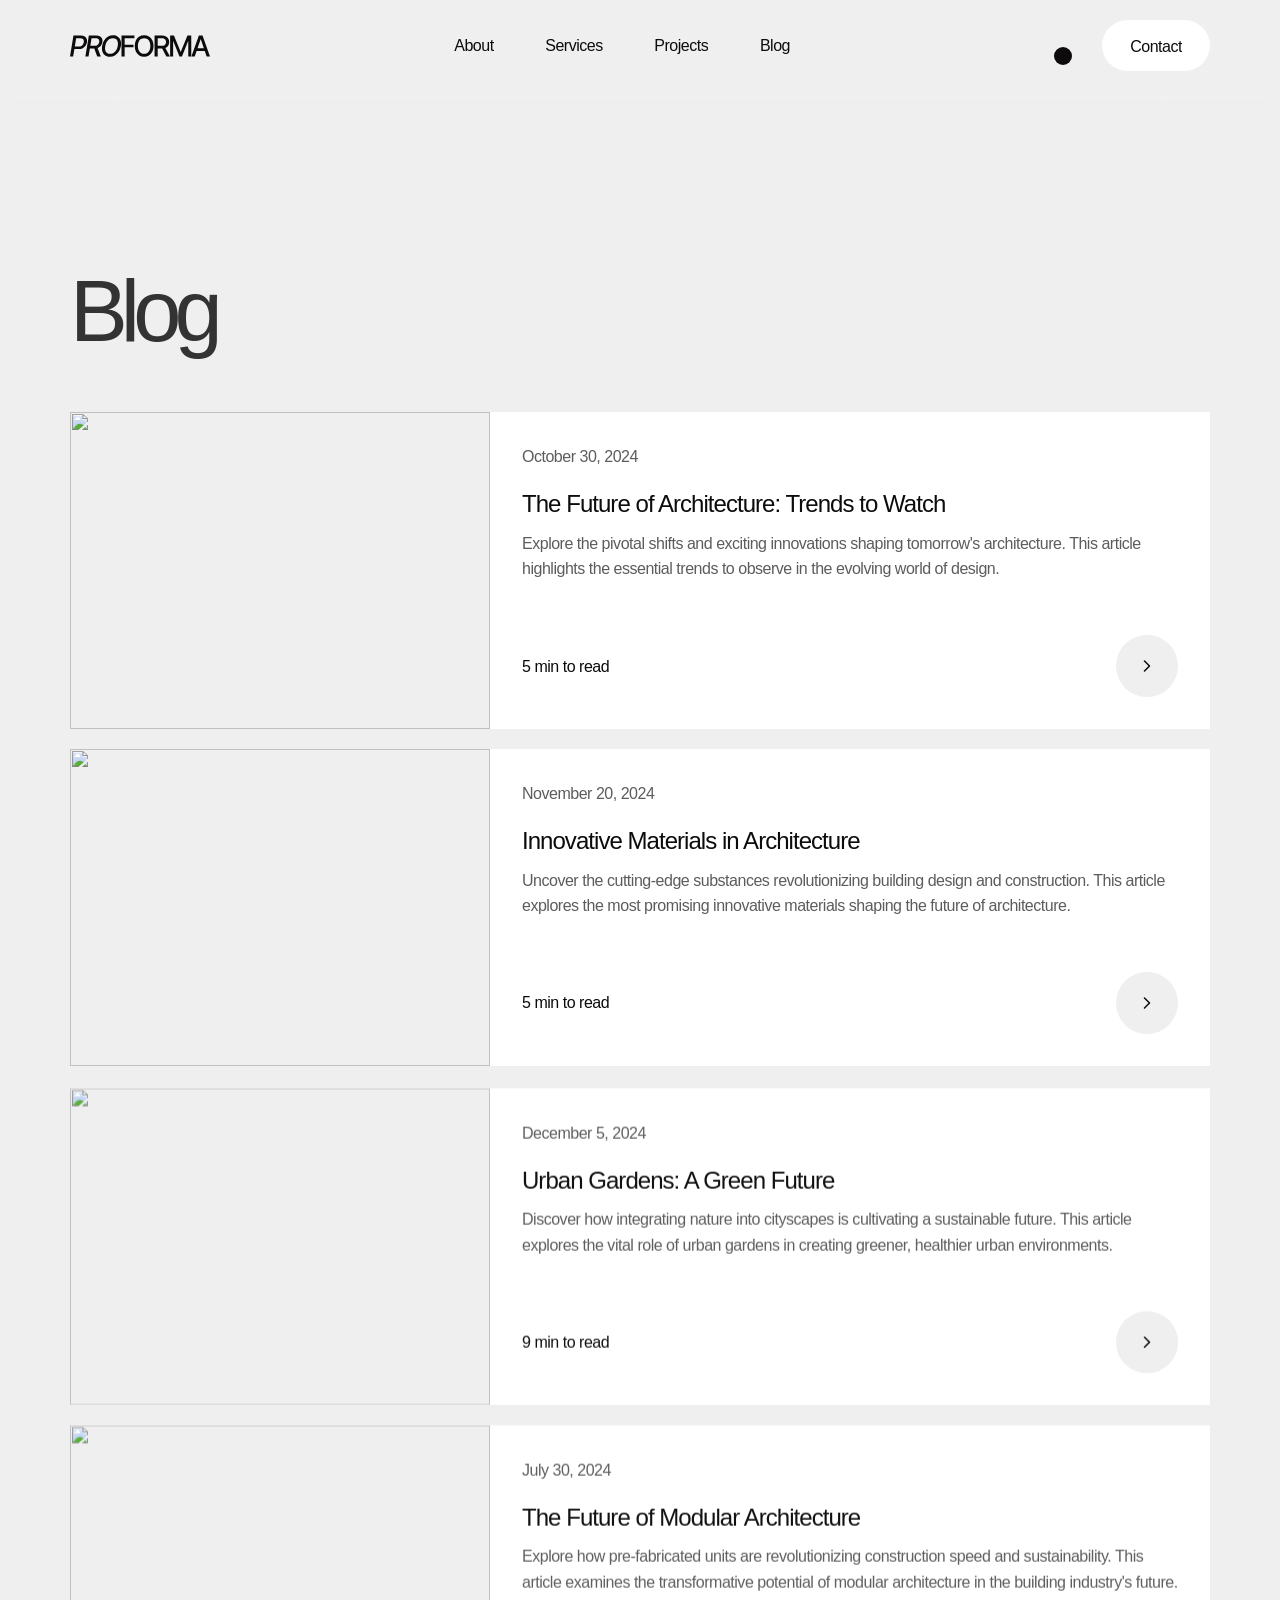
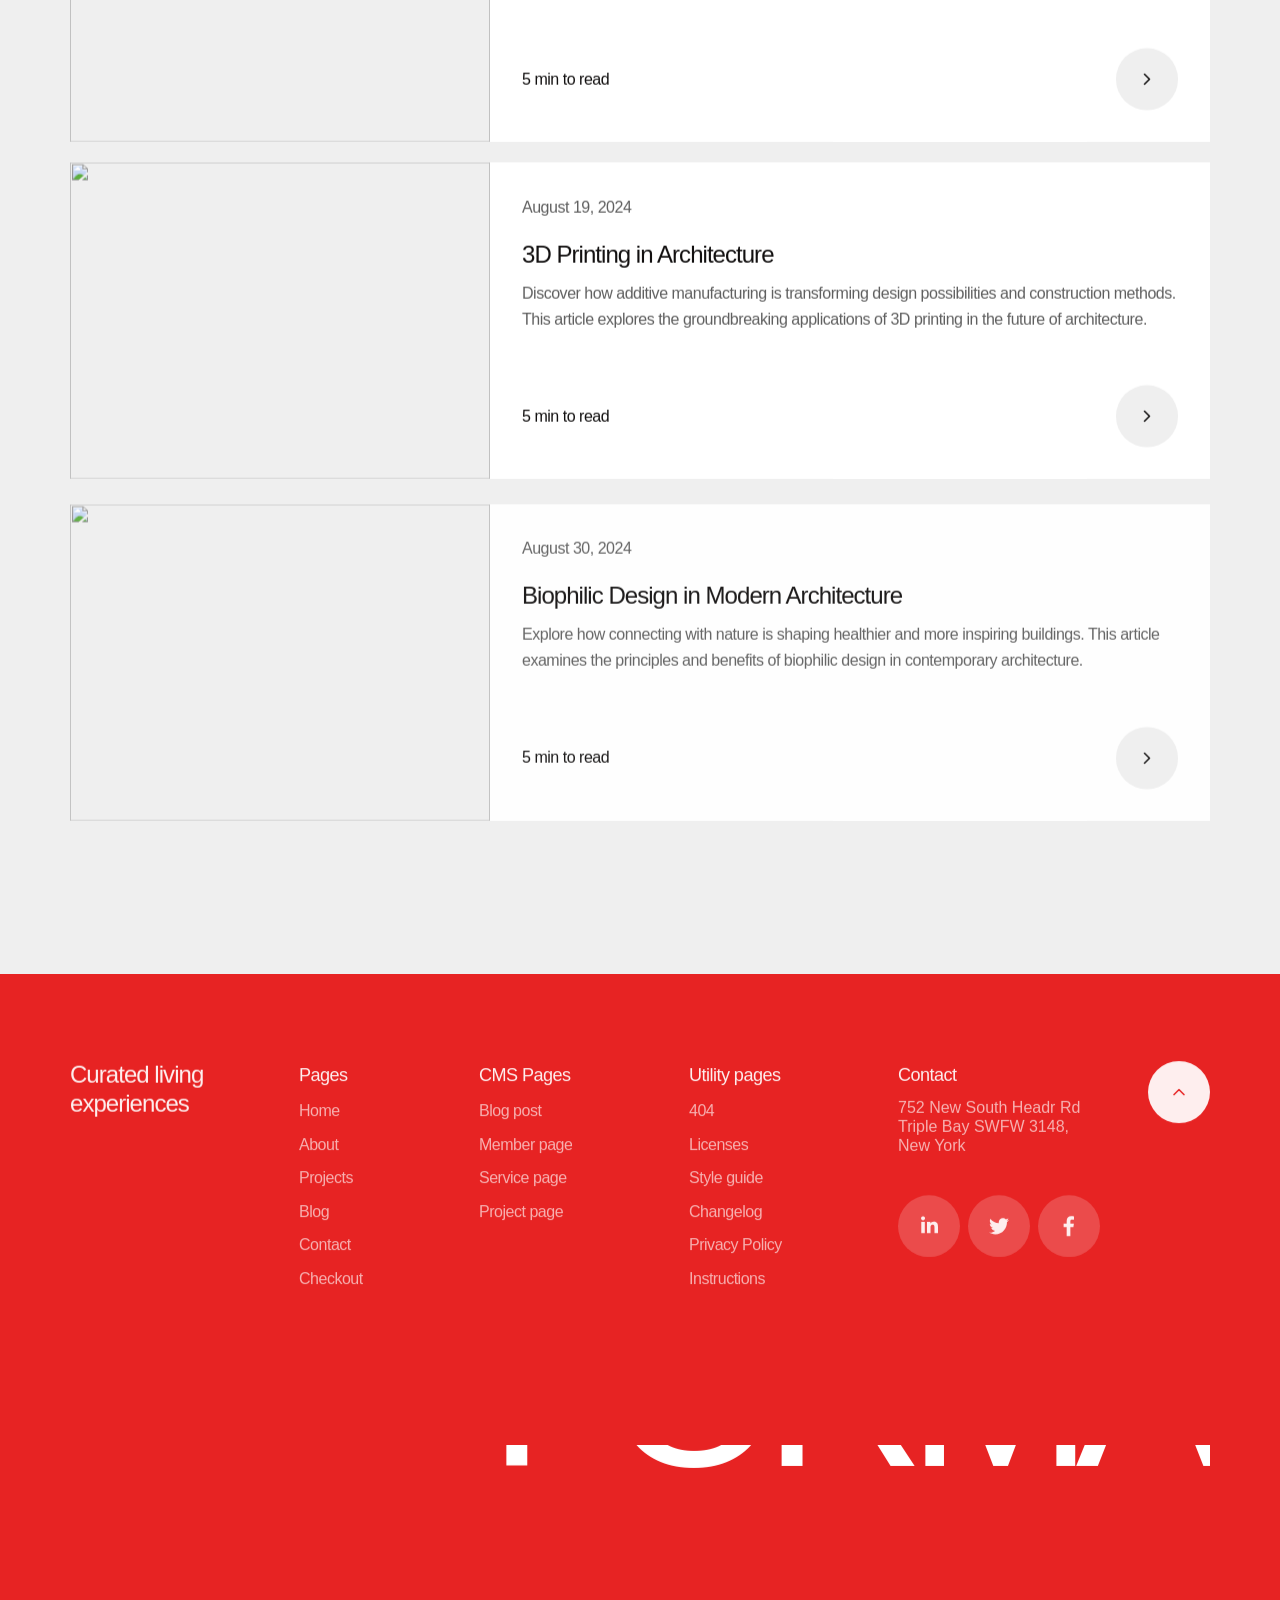
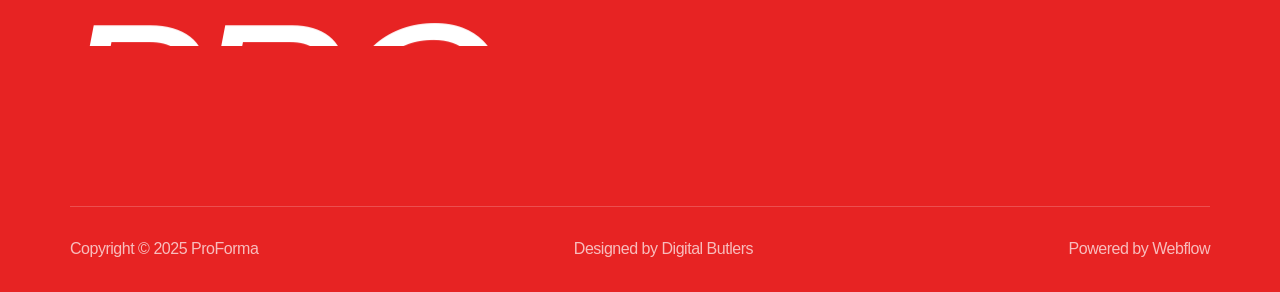
==== blog.html @ b8405033 "first commit" ====
<!DOCTYPE html><!-- Handled by Exflow.site --><html data-wf-page="678e13e45ba439bab9c09c2c" data-wf-site="67409478e7d06cee556594cb" lang="en"><head><meta charset="utf-8"/><title>Blog | ProForma DB - Webflow Ecommerce website template</title><meta content="Explore ProForma&#x27;s blog: dive into the world of architecture and interior design with our expert insights, articles, and tips. Find inspiration for creating your ideal space." name="description"/><meta content="Blog | ProForma DB - Webflow Ecommerce website template" property="og:title"/><meta content="Explore ProForma&#x27;s blog: dive into the world of architecture and interior design with our expert insights, articles, and tips. Find inspiration for creating your ideal space." property="og:description"/><meta content="https://cdn.prod.website-files.com/67409478e7d06cee556594cb/68cc054f35847d9ad9539ee2_Blog.png" property="og:image"/><meta content="Blog | ProForma DB - Webflow Ecommerce website template" property="twitter:title"/><meta content="Explore ProForma&#x27;s blog: dive into the world of architecture and interior design with our expert insights, articles, and tips. Find inspiration for creating your ideal space." property="twitter:description"/><meta property="og:type" content="website"/><meta content="summary_large_image" name="twitter:card"/><meta content="width=device-width, initial-scale=1" name="viewport"/><meta content="Webflow" name="generator"/><link href="css/proforma-db.webflow.shared.90198ef82.css" rel="stylesheet" type="text/css"/><style>html.w-mod-js:not(.w-mod-ix3) :is(.blog-posts-item, .about-card, .projects-item, .gallery-image-wrapper, .contact-card, .progects-tabs-item) {visibility: hidden !important;}</style><link href="https://fonts.googleapis.com" rel="preconnect"/><link href="https://fonts.gstatic.com" rel="preconnect" /><script src="https://ajax.googleapis.com/ajax/libs/webfont/1.6.26/webfont.js" type="text/javascript"></script><script type="text/javascript">WebFont.load({  google: {    families: ["Poppins:100,200,regular,italic,500,600,700","Inter:regular,500,italic,500italic"]  }});</script><script type="text/javascript">!function(o,c){var n=c.documentElement,t=" w-mod-";n.className+=t+"js",("ontouchstart"in o||o.DocumentTouch&&c instanceof DocumentTouch)&&(n.className+=t+"touch")}(window,document);</script><link href="https://cdn.prod.website-files.com/67409478e7d06cee556594cb/68d3eb33ae0a31ec18520a85_favicon.png" rel="shortcut icon" type="image/x-icon"/><link href="https://cdn.prod.website-files.com/67409478e7d06cee556594cb/68d3eb3468ed83cc11b43537_webclip.png" rel="apple-touch-icon"/><script type="text/javascript">window.__WEBFLOW_CURRENCY_SETTINGS = {"currencyCode":"USD","symbol":"$","decimal":".","fractionDigits":2,"group":",","template":"{{wf {\"path\":\"symbol\",\"type\":\"PlainText\"} }} {{wf {\"path\":\"amount\",\"type\":\"CommercePrice\"} }} {{wf {\"path\":\"currencyCode\",\"type\":\"PlainText\"} }}","hideDecimalForWholeNumbers":false};</script></head><body class="body"><div class="header header-dark-without-color"><div class="container container-header-inner"><div class="content-horizontal-flex-left header-content"><a href="/" class="header-logo-black w-inline-block"><div data-w-id="5fe4fe45-9efe-ce2a-b2d7-127deb7dd1ca" class="logo-dark-desktop w-embed"><svg width="140" height="22" viewBox="0 0 140 22" fill="none" xmlns="http://www.w3.org/2000/svg">
<path d="M0 21.4091L3.45615 0.590899H10.8767C12.4896 0.590899 13.7772 0.885688 14.7395 1.47527C15.7085 2.06484 16.3727 2.86789 16.7318 3.88441C17.0978 4.90092 17.1757 6.04958 16.9656 7.33039C16.7488 8.6112 16.288 9.76325 15.5832 10.7865C14.8852 11.8031 13.9534 12.6095 12.7878 13.2058C11.6222 13.7954 10.2363 14.0902 8.63021 14.0902H3.51714L3.95424 11.4269H8.77252C9.79581 11.4269 10.6565 11.2508 11.3545 10.8984C12.0593 10.5392 12.6116 10.0513 13.0114 9.43458C13.4112 8.81112 13.6721 8.10972 13.7941 7.33039C13.9229 6.53751 13.889 5.8395 13.6925 5.23637C13.4959 4.62646 13.1063 4.1487 12.5235 3.80309C11.9474 3.45747 11.141 3.28466 10.1042 3.28466H6.16008L3.14103 21.4091H0Z" fill="#0D0B0B"/>
<path d="M15.3916 21.4091L18.8477 0.590899H26.2683C27.8811 0.590899 29.1721 0.868746 30.1412 1.42444C31.117 1.97336 31.7879 2.73913 32.1539 3.72176C32.5266 4.69762 32.6079 5.82934 32.3978 7.11692C32.181 8.39095 31.7236 9.50912 31.0256 10.4714C30.3343 11.4337 29.4093 12.1859 28.2505 12.7281C27.0984 13.2635 25.716 13.5311 24.1031 13.5311H18.4818L18.9494 10.8272H24.2861C25.3094 10.8272 26.1632 10.6815 26.8477 10.3901C27.5321 10.0987 28.0675 9.67515 28.4538 9.11946C28.8468 8.56376 29.1043 7.89625 29.2263 7.11692C29.3551 6.32404 29.3178 5.64298 29.1145 5.07373C28.9112 4.4977 28.5148 4.05721 27.9252 3.75226C27.3356 3.44053 26.5258 3.28466 25.4957 3.28466H21.5516L18.5326 21.4091H15.3916ZM27.2238 12.0165L30.8121 21.4091H27.234L23.7371 12.0165H27.2238Z" fill="#0D0B0B"/>
<path d="M50.844 11.2033C50.4781 13.3922 49.7665 15.2694 48.7094 16.8348C47.659 18.4002 46.3714 19.6031 44.8466 20.4434C43.3286 21.277 41.6886 21.6937 39.9267 21.6937C38.0902 21.6937 36.5213 21.2566 35.2202 20.3824C33.9258 19.5015 32.9974 18.2511 32.4349 16.6315C31.8725 15.0051 31.7776 13.0669 32.1503 10.817C32.5163 8.62814 33.2244 6.75098 34.2748 5.18555C35.332 3.61334 36.623 2.40707 38.1478 1.56675C39.6793 0.726434 41.3328 0.306274 43.1084 0.306274C44.9313 0.306274 46.4866 0.746764 47.7742 1.62774C49.0685 2.50195 49.9969 3.75565 50.5594 5.38885C51.1219 7.01527 51.2168 8.95343 50.844 11.2033ZM47.7843 10.817C48.0622 9.15673 48.0283 7.76072 47.6827 6.629C47.3438 5.4905 46.7644 4.62985 45.9444 4.04705C45.1244 3.46425 44.135 3.17285 42.9762 3.17285C41.7428 3.17285 40.5874 3.48458 39.5099 4.10804C38.4392 4.7315 37.5243 5.63959 36.7653 6.8323C36.0063 8.02501 35.4879 9.48201 35.21 11.2033C34.9254 12.8636 34.9559 14.2596 35.3015 15.3914C35.6471 16.5231 36.2299 17.3803 37.0499 17.9631C37.8767 18.5392 38.8695 18.8272 40.0283 18.8272C41.2549 18.8272 42.4036 18.5188 43.4743 17.9021C44.5518 17.2787 45.4701 16.374 46.2291 15.1881C46.9881 13.9953 47.5065 12.5383 47.7843 10.817Z" fill="#0D0B0B"/>
<path d="M51.5012 21.4091V0.590899H64.4109V3.29483H54.6422V9.63788H63.4859V12.3316H54.6422V21.4091H51.5012Z" fill="#0D0B0B"/>
<path d="M83.495 11C83.495 13.2228 83.0884 15.1338 82.2752 16.7332C81.462 18.3257 80.3472 19.5523 78.9308 20.4129C77.5213 21.2668 75.9186 21.6937 74.1227 21.6937C72.3201 21.6937 70.7106 21.2668 69.2943 20.4129C67.8847 19.5523 66.7733 18.3223 65.9601 16.723C65.1469 15.1237 64.7403 13.216 64.7403 11C64.7403 8.77723 65.1469 6.86957 65.9601 5.27703C66.7733 3.67771 67.8847 2.45112 69.2943 1.59725C70.7106 0.736599 72.3201 0.306274 74.1227 0.306274C75.9186 0.306274 77.5213 0.736599 78.9308 1.59725C80.3472 2.45112 81.462 3.67771 82.2752 5.27703C83.0884 6.86957 83.495 8.77723 83.495 11ZM80.3845 11C80.3845 9.30582 80.11 7.87931 79.5611 6.72048C79.0189 5.55488 78.2735 4.6739 77.3247 4.07754C76.3828 3.47441 75.3154 3.17285 74.1227 3.17285C72.9232 3.17285 71.8525 3.47441 70.9105 4.07754C69.9686 4.6739 69.2231 5.55488 68.6742 6.72048C68.1321 7.87931 67.861 9.30582 67.861 11C67.861 12.6942 68.1321 14.1241 68.6742 15.2897C69.2231 16.4485 69.9686 17.3295 70.9105 17.9326C71.8525 18.529 72.9232 18.8272 74.1227 18.8272C75.3154 18.8272 76.3828 18.529 77.3247 17.9326C78.2735 17.3295 79.0189 16.4485 79.5611 15.2897C80.11 14.1241 80.3845 12.6942 80.3845 11Z" fill="#0D0B0B"/>
<path d="M84.5486 21.4091V0.590899H91.9692C93.582 0.590899 94.9204 0.868746 95.9844 1.42444C97.0551 1.98014 97.8548 2.7493 98.3834 3.73193C98.912 4.70778 99.1763 5.83611 99.1763 7.11692C99.1763 8.39095 98.9086 9.51251 98.3732 10.4816C97.8446 11.4439 97.045 12.1927 95.9742 12.7281C94.9103 13.2635 93.5719 13.5311 91.959 13.5311H86.3377V10.8272H91.6744C92.6909 10.8272 93.5177 10.6815 94.1547 10.3901C94.7985 10.0987 95.2695 9.67515 95.5676 9.11946C95.8658 8.56376 96.0149 7.89625 96.0149 7.11692C96.0149 6.33082 95.8624 5.64975 95.5575 5.07373C95.2593 4.4977 94.7883 4.05721 94.1445 3.75226C93.5075 3.44053 92.6706 3.28466 91.6337 3.28466H87.6896V21.4091H84.5486ZM94.8256 12.0165L99.9691 21.4091H96.391L91.3491 12.0165H94.8256Z" fill="#0D0B0B"/>
<path d="M100.136 0.590899H103.948L110.575 16.7738H110.819L117.447 0.590899H121.259V21.4091H118.27V6.34437H118.077L111.938 21.3786H109.457L103.318 6.33421H103.124V21.4091H100.136V0.590899Z" fill="#0D0B0B"/>
<path d="M124.722 21.4091H121.388L128.879 0.590899H132.508L140 21.4091H136.666L130.78 4.37233H130.618L124.722 21.4091ZM125.281 13.2567H136.097V15.8996H125.281V13.2567Z" fill="#0D0B0B"/>
</svg></div><div data-w-id="78f4887c-2a87-e93b-c670-c245dfd58cdc" class="logo-white-mobile w-embed"><svg width="140" height="22" viewBox="0 0 140 22" fill="none" xmlns="http://www.w3.org/2000/svg">
<path d="M0 21.4091L3.45615 0.590899H10.8767C12.4896 0.590899 13.7772 0.885688 14.7395 1.47527C15.7085 2.06484 16.3727 2.86789 16.7318 3.88441C17.0978 4.90092 17.1757 6.04958 16.9656 7.33039C16.7488 8.6112 16.288 9.76325 15.5832 10.7865C14.8852 11.8031 13.9534 12.6095 12.7878 13.2058C11.6222 13.7954 10.2363 14.0902 8.63021 14.0902H3.51714L3.95424 11.4269H8.77252C9.79581 11.4269 10.6565 11.2508 11.3545 10.8984C12.0593 10.5392 12.6116 10.0513 13.0114 9.43458C13.4112 8.81112 13.6721 8.10972 13.7941 7.33039C13.9229 6.53751 13.889 5.8395 13.6925 5.23637C13.4959 4.62646 13.1063 4.1487 12.5235 3.80309C11.9474 3.45747 11.141 3.28466 10.1042 3.28466H6.16008L3.14103 21.4091H0Z" fill="white"/>
<path d="M15.3916 21.4091L18.8477 0.590899H26.2683C27.8811 0.590899 29.1721 0.868746 30.1412 1.42444C31.117 1.97336 31.7879 2.73913 32.1539 3.72176C32.5266 4.69762 32.6079 5.82934 32.3978 7.11692C32.181 8.39095 31.7236 9.50912 31.0256 10.4714C30.3343 11.4337 29.4093 12.1859 28.2505 12.7281C27.0984 13.2635 25.716 13.5311 24.1031 13.5311H18.4818L18.9494 10.8272H24.2861C25.3094 10.8272 26.1632 10.6815 26.8477 10.3901C27.5321 10.0987 28.0675 9.67515 28.4538 9.11946C28.8468 8.56376 29.1043 7.89625 29.2263 7.11692C29.3551 6.32404 29.3178 5.64298 29.1145 5.07373C28.9112 4.4977 28.5148 4.05721 27.9252 3.75226C27.3356 3.44053 26.5258 3.28466 25.4957 3.28466H21.5516L18.5326 21.4091H15.3916ZM27.2238 12.0165L30.8121 21.4091H27.234L23.7371 12.0165H27.2238Z" fill="white"/>
<path d="M50.844 11.2033C50.4781 13.3922 49.7665 15.2694 48.7094 16.8348C47.659 18.4002 46.3714 19.6031 44.8466 20.4434C43.3286 21.277 41.6886 21.6937 39.9267 21.6937C38.0902 21.6937 36.5213 21.2566 35.2202 20.3824C33.9258 19.5015 32.9974 18.2511 32.4349 16.6315C31.8725 15.0051 31.7776 13.0669 32.1503 10.817C32.5163 8.62814 33.2244 6.75098 34.2748 5.18555C35.332 3.61334 36.623 2.40707 38.1478 1.56675C39.6793 0.726434 41.3328 0.306274 43.1084 0.306274C44.9313 0.306274 46.4866 0.746764 47.7742 1.62774C49.0685 2.50195 49.9969 3.75565 50.5594 5.38885C51.1219 7.01527 51.2168 8.95343 50.844 11.2033ZM47.7843 10.817C48.0622 9.15673 48.0283 7.76072 47.6827 6.629C47.3438 5.4905 46.7644 4.62985 45.9444 4.04705C45.1244 3.46425 44.135 3.17285 42.9762 3.17285C41.7428 3.17285 40.5874 3.48458 39.5099 4.10804C38.4392 4.7315 37.5243 5.63959 36.7653 6.8323C36.0063 8.02501 35.4879 9.48201 35.21 11.2033C34.9254 12.8636 34.9559 14.2596 35.3015 15.3914C35.6471 16.5231 36.2299 17.3803 37.0499 17.9631C37.8767 18.5392 38.8695 18.8272 40.0283 18.8272C41.2549 18.8272 42.4036 18.5188 43.4743 17.9021C44.5518 17.2787 45.4701 16.374 46.2291 15.1881C46.9881 13.9953 47.5065 12.5383 47.7843 10.817Z" fill="white"/>
<path d="M51.5012 21.4091V0.590899H64.4109V3.29483H54.6422V9.63788H63.4859V12.3316H54.6422V21.4091H51.5012Z" fill="white"/>
<path d="M83.495 11C83.495 13.2228 83.0884 15.1338 82.2752 16.7332C81.462 18.3257 80.3472 19.5523 78.9308 20.4129C77.5213 21.2668 75.9186 21.6937 74.1227 21.6937C72.3201 21.6937 70.7106 21.2668 69.2943 20.4129C67.8847 19.5523 66.7733 18.3223 65.9601 16.723C65.1469 15.1237 64.7403 13.216 64.7403 11C64.7403 8.77723 65.1469 6.86957 65.9601 5.27703C66.7733 3.67771 67.8847 2.45112 69.2943 1.59725C70.7106 0.736599 72.3201 0.306274 74.1227 0.306274C75.9186 0.306274 77.5213 0.736599 78.9308 1.59725C80.3472 2.45112 81.462 3.67771 82.2752 5.27703C83.0884 6.86957 83.495 8.77723 83.495 11ZM80.3845 11C80.3845 9.30582 80.11 7.87931 79.5611 6.72048C79.0189 5.55488 78.2735 4.6739 77.3247 4.07754C76.3828 3.47441 75.3154 3.17285 74.1227 3.17285C72.9232 3.17285 71.8525 3.47441 70.9105 4.07754C69.9686 4.6739 69.2231 5.55488 68.6742 6.72048C68.1321 7.87931 67.861 9.30582 67.861 11C67.861 12.6942 68.1321 14.1241 68.6742 15.2897C69.2231 16.4485 69.9686 17.3295 70.9105 17.9326C71.8525 18.529 72.9232 18.8272 74.1227 18.8272C75.3154 18.8272 76.3828 18.529 77.3247 17.9326C78.2735 17.3295 79.0189 16.4485 79.5611 15.2897C80.11 14.1241 80.3845 12.6942 80.3845 11Z" fill="white"/>
<path d="M84.5486 21.4091V0.590899H91.9692C93.582 0.590899 94.9204 0.868746 95.9844 1.42444C97.0551 1.98014 97.8548 2.7493 98.3834 3.73193C98.912 4.70778 99.1763 5.83611 99.1763 7.11692C99.1763 8.39095 98.9086 9.51251 98.3732 10.4816C97.8446 11.4439 97.045 12.1927 95.9742 12.7281C94.9103 13.2635 93.5719 13.5311 91.959 13.5311H86.3377V10.8272H91.6744C92.6909 10.8272 93.5177 10.6815 94.1547 10.3901C94.7985 10.0987 95.2695 9.67515 95.5676 9.11946C95.8658 8.56376 96.0149 7.89625 96.0149 7.11692C96.0149 6.33082 95.8624 5.64975 95.5575 5.07373C95.2593 4.4977 94.7883 4.05721 94.1445 3.75226C93.5075 3.44053 92.6706 3.28466 91.6337 3.28466H87.6896V21.4091H84.5486ZM94.8256 12.0165L99.9691 21.4091H96.391L91.3491 12.0165H94.8256Z" fill="white"/>
<path d="M100.136 0.590899H103.948L110.575 16.7738H110.819L117.447 0.590899H121.259V21.4091H118.27V6.34437H118.077L111.938 21.3786H109.457L103.318 6.33421H103.124V21.4091H100.136V0.590899Z" fill="white"/>
<path d="M124.722 21.4091H121.388L128.879 0.590899H132.508L140 21.4091H136.666L130.78 4.37233H130.618L124.722 21.4091ZM125.281 13.2567H136.097V15.8996H125.281V13.2567Z" fill="white"/>
</svg></div></a><nav class="header-navigation"><ul role="list" class="header-list-black w-list-unstyled"><li class="header-item-black"><a href="/about-us" data-w-id="8104249b-ffb5-a43b-1b6a-8bbc064c31e9" class="nav-link nav-link-dark w-inline-block"><div class="navigation-link"><div class="nav-link-text upper">About</div><div class="nav-link-text lower">About</div><div class="nav-link-text mobile-menu-size">About</div></div></a></li><li class="header-item-black"><a href="/#services" data-w-id="8104249b-ffb5-a43b-1b6a-8bbc064c31f0" class="nav-link nav-link-dark w-inline-block"><div class="navigation-link"><div class="nav-link-text upper">Services</div><div class="nav-link-text lower">Services</div><div class="nav-link-text mobile-menu-size">Services</div></div></a></li><li class="header-item-black"><a href="/projects" data-w-id="8104249b-ffb5-a43b-1b6a-8bbc064c31f7" class="nav-link nav-link-dark w-inline-block"><div class="navigation-link"><div class="nav-link-text upper">Projects</div><div class="nav-link-text lower">Projects</div><div class="nav-link-text mobile-menu-size">Projects</div></div></a></li><li class="header-item-black"><a href="/blog" data-w-id="8104249b-ffb5-a43b-1b6a-8bbc064c31fe" aria-current="page" class="nav-link nav-link-dark w-inline-block w--current"><div class="navigation-link"><div class="nav-link-text upper">Blog</div><div class="nav-link-text lower">Blog</div><div class="nav-link-text mobile-menu-size">Blog</div></div></a></li><li class="header-item-black header-button-wrapper desktop-hidden"><a data-w-id="2fbbacb6-f81a-98c1-198c-7c89f5bf3dff" href="/contact" class="button-white button-white-with-top-margin w-inline-block"><div class="button-white-text"><div class="btn-text">Contact</div></div></a></li></ul></nav><div class="cart-flex-wrapper"><div data-open-product="" data-wf-cart-type="rightSidebar" data-wf-cart-query="query Dynamo3 {
  database {
    id
    commerceOrder {
      comment
      extraItems {
        name
        pluginId
        pluginName
        price {
          decimalValue
          string
          unit
          value
        }
      }
      id
      startedOn
      statusFlags {
        hasDownloads
        hasSubscription
        isFreeOrder
        requiresShipping
      }
      subtotal {
        decimalValue
        string
        unit
        value
      }
      total {
        decimalValue
        string
        unit
        value
      }
      updatedOn
      userItems {
        count
        id
        product {
          id
          cmsLocaleId
          draft
          archived
          f_ec_product_type_2dr10dr: productType {
            id
            name
          }
          f_name_: name
          f_sku_properties_3dr: skuProperties {
            id
            name
            enum {
              id
              name
              slug
            }
          }
        }
        rowTotal {
          decimalValue
          string
          unit
          value
        }
        sku {
          cmsLocaleId
          draft
          archived
          f_sku_values_3dr: skuValues {
            property {
              id
            }
            value {
              id
            }
          }
          id
        }
        subscriptionFrequency
        subscriptionInterval
        subscriptionTrial
      }
      userItemsCount
    }
  }
  site {
    commerce {
      id
      businessAddress {
        country
      }
      defaultCountry
      defaultCurrency
      quickCheckoutEnabled
    }
  }
}" data-wf-page-link-href-prefix="" data-wf-cart-easing="ease-in-out" class="w-commerce-commercecartwrapper cart" data-node-type="commerce-cart-wrapper"><a class="w-commerce-commercecartopenlink cart-open w-inline-block" role="button" aria-haspopup="dialog" aria-label="Open cart" data-node-type="commerce-cart-open-link" href="#"><svg data-w-id="4c26b552-e594-9a14-26f2-5e74facf0095" class="w-commerce-commercecartopenlinkicon icon-dark" width="17px" height="17px" viewBox="0 0 17 17"><g stroke="none" stroke-width="1" fill="none" fill-rule="evenodd"><path d="M2.60592789,2 L0,2 L0,0 L4.39407211,0 L4.84288393,4 L16,4 L16,9.93844589 L3.76940945,12.3694378 L2.60592789,2 Z M15.5,17 C14.6715729,17 14,16.3284271 14,15.5 C14,14.6715729 14.6715729,14 15.5,14 C16.3284271,14 17,14.6715729 17,15.5 C17,16.3284271 16.3284271,17 15.5,17 Z M5.5,17 C4.67157288,17 4,16.3284271 4,15.5 C4,14.6715729 4.67157288,14 5.5,14 C6.32842712,14 7,14.6715729 7,15.5 C7,16.3284271 6.32842712,17 5.5,17 Z" fill="currentColor" fill-rule="nonzero"></path></g></svg><svg data-w-id="db94f8ca-3f40-4032-1052-21e33e1562e4" class="w-commerce-commercecartopenlinkicon icon desktop-hidden" width="17px" height="17px" viewBox="0 0 17 17"><g stroke="none" stroke-width="1" fill="none" fill-rule="evenodd"><path d="M2.60592789,2 L0,2 L0,0 L4.39407211,0 L4.84288393,4 L16,4 L16,9.93844589 L3.76940945,12.3694378 L2.60592789,2 Z M15.5,17 C14.6715729,17 14,16.3284271 14,15.5 C14,14.6715729 14.6715729,14 15.5,14 C16.3284271,14 17,14.6715729 17,15.5 C17,16.3284271 16.3284271,17 15.5,17 Z M5.5,17 C4.67157288,17 4,16.3284271 4,15.5 C4,14.6715729 4.67157288,14 5.5,14 C6.32842712,14 7,14.6715729 7,15.5 C7,16.3284271 6.32842712,17 5.5,17 Z" fill="currentColor" fill-rule="nonzero"></path></g></svg><div data-wf-bindings="%5B%7B%22innerHTML%22%3A%7B%22type%22%3A%22Number%22%2C%22filter%22%3A%7B%22type%22%3A%22numberPrecision%22%2C%22params%22%3A%5B%220%22%2C%22numberPrecision%22%5D%7D%2C%22dataPath%22%3A%22database.commerceOrder.userItemsCount%22%7D%7D%5D" data-w-id="4c26b552-e594-9a14-26f2-5e74facf0096" class="w-commerce-commercecartopenlinkcount cart-quantity-dark">0</div></a><div style="display:none" class="w-commerce-commercecartcontainerwrapper w-commerce-commercecartcontainerwrapper--cartType-rightSidebar services-cart" data-node-type="commerce-cart-container-wrapper"><div data-node-type="commerce-cart-container" role="dialog" class="w-commerce-commercecartcontainer cart-container"><div class="w-commerce-commercecartheader cart-header"><div class="heading-m">Cart</div><a class="w-commerce-commercecartcloselink close-button w-inline-block" role="button" aria-label="Close cart" data-node-type="commerce-cart-close-link"><div class="service-close-button"></div></a></div><div class="w-commerce-commercecartformwrapper"><form style="display:none" class="w-commerce-commercecartform" data-node-type="commerce-cart-form"><script type="text/x-wf-template" id="wf-template-4c26b552-e594-9a14-26f2-5e74facf00a0">%3Cdiv%20class%3D%22w-commerce-commercecartitem%20cart-item%22%3E%3Cdiv%20class%3D%22w-commerce-commercecartiteminfo%20flex-block%22%3E%3Cdiv%20data-wf-bindings%3D%22%255B%257B%2522innerHTML%2522%253A%257B%2522type%2522%253A%2522PlainText%2522%252C%2522filter%2522%253A%257B%2522type%2522%253A%2522identity%2522%252C%2522params%2522%253A%255B%255D%257D%252C%2522dataPath%2522%253A%2522database.commerceOrder.userItems%255B%255D.product.f_name_%2522%257D%257D%255D%22%20class%3D%22w-commerce-commercecartproductname%20heading-s%20w-dyn-bind-empty%22%3E%3C%2Fdiv%3E%3Cscript%20type%3D%22text%2Fx-wf-template%22%20id%3D%22wf-template-4c26b552-e594-9a14-26f2-5e74facf00a4%22%3E%253Cli%253E%253Cspan%2520data-wf-bindings%253D%2522%25255B%25257B%252522innerHTML%252522%25253A%25257B%252522type%252522%25253A%252522PlainText%252522%25252C%252522filter%252522%25253A%25257B%252522type%252522%25253A%252522identity%252522%25252C%252522params%252522%25253A%25255B%25255D%25257D%25252C%252522dataPath%252522%25253A%252522database.commerceOrder.userItems%25255B%25255D.product.f_sku_properties_3dr%25255B%25255D.name%252522%25257D%25257D%25255D%2522%2520class%253D%2522w-dyn-bind-empty%2522%253E%253C%252Fspan%253E%253Cspan%253E%253A%2520%253C%252Fspan%253E%253Cspan%2520data-wf-bindings%253D%2522%25255B%25257B%252522innerHTML%252522%25253A%25257B%252522type%252522%25253A%252522CommercePropValues%252522%25252C%252522filter%252522%25253A%25257B%252522type%252522%25253A%252522identity%252522%25252C%252522params%252522%25253A%25255B%25255D%25257D%25252C%252522dataPath%252522%25253A%252522database.commerceOrder.userItems%25255B%25255D.product.f_sku_properties_3dr%25255B%25255D%252522%25257D%25257D%25255D%2522%2520class%253D%2522w-dyn-bind-empty%2522%253E%253C%252Fspan%253E%253C%252Fli%253E%3C%2Fscript%3E%3Cul%20data-wf-bindings%3D%22%255B%257B%2522optionSets%2522%253A%257B%2522type%2522%253A%2522CommercePropTable%2522%252C%2522filter%2522%253A%257B%2522type%2522%253A%2522identity%2522%252C%2522params%2522%253A%255B%255D%257D%252C%2522dataPath%2522%253A%2522database.commerceOrder.userItems%255B%255D.product.f_sku_properties_3dr%5B%5D%2522%257D%257D%252C%257B%2522optionValues%2522%253A%257B%2522type%2522%253A%2522CommercePropValues%2522%252C%2522filter%2522%253A%257B%2522type%2522%253A%2522identity%2522%252C%2522params%2522%253A%255B%255D%257D%252C%2522dataPath%2522%253A%2522database.commerceOrder.userItems%255B%255D.sku.f_sku_values_3dr%2522%257D%257D%255D%22%20class%3D%22w-commerce-commercecartoptionlist%22%20data-wf-collection%3D%22database.commerceOrder.userItems%255B%255D.product.f_sku_properties_3dr%22%20data-wf-template-id%3D%22wf-template-4c26b552-e594-9a14-26f2-5e74facf00a4%22%3E%3Cli%3E%3Cspan%20data-wf-bindings%3D%22%255B%257B%2522innerHTML%2522%253A%257B%2522type%2522%253A%2522PlainText%2522%252C%2522filter%2522%253A%257B%2522type%2522%253A%2522identity%2522%252C%2522params%2522%253A%255B%255D%257D%252C%2522dataPath%2522%253A%2522database.commerceOrder.userItems%255B%255D.product.f_sku_properties_3dr%255B%255D.name%2522%257D%257D%255D%22%20class%3D%22w-dyn-bind-empty%22%3E%3C%2Fspan%3E%3Cspan%3E%3A%20%3C%2Fspan%3E%3Cspan%20data-wf-bindings%3D%22%255B%257B%2522innerHTML%2522%253A%257B%2522type%2522%253A%2522CommercePropValues%2522%252C%2522filter%2522%253A%257B%2522type%2522%253A%2522identity%2522%252C%2522params%2522%253A%255B%255D%257D%252C%2522dataPath%2522%253A%2522database.commerceOrder.userItems%255B%255D.product.f_sku_properties_3dr%255B%255D%2522%257D%257D%255D%22%20class%3D%22w-dyn-bind-empty%22%3E%3C%2Fspan%3E%3C%2Fli%3E%3C%2Ful%3E%3Cinput%20aria-label%3D%22Update%20quantity%22%20data-wf-bindings%3D%22%255B%257B%2522value%2522%253A%257B%2522type%2522%253A%2522Number%2522%252C%2522filter%2522%253A%257B%2522type%2522%253A%2522numberPrecision%2522%252C%2522params%2522%253A%255B%25220%2522%252C%2522numberPrecision%2522%255D%257D%252C%2522dataPath%2522%253A%2522database.commerceOrder.userItems%255B%255D.count%2522%257D%257D%252C%257B%2522data-commerce-sku-id%2522%253A%257B%2522type%2522%253A%2522ItemRef%2522%252C%2522filter%2522%253A%257B%2522type%2522%253A%2522identity%2522%252C%2522params%2522%253A%255B%255D%257D%252C%2522dataPath%2522%253A%2522database.commerceOrder.userItems%255B%255D.sku.id%2522%257D%257D%255D%22%20data-wf-conditions%3D%22%257B%2522condition%2522%253A%257B%2522fields%2522%253A%257B%2522product%253Aec-product-type%2522%253A%257B%2522ne%2522%253A%2522e348fd487d0102946c9179d2a94bb613%2522%252C%2522type%2522%253A%2522Option%2522%257D%257D%257D%252C%2522dataPath%2522%253A%2522database.commerceOrder.userItems%255B%255D%2522%257D%22%20class%3D%22w-commerce-commercecartquantity%20cart-quantity-black%22%20required%3D%22%22%20pattern%3D%22%5E%5B0-9%5D%2B%24%22%20inputMode%3D%22numeric%22%20type%3D%22number%22%20name%3D%22quantity%22%20autoComplete%3D%22off%22%20data-wf-cart-action%3D%22update-item-quantity%22%20data-commerce-sku-id%3D%22%22%20value%3D%221%22%2F%3E%3C%2Fdiv%3E%3Ca%20href%3D%22%23%22%20role%3D%22button%22%20data-wf-bindings%3D%22%255B%257B%2522data-commerce-sku-id%2522%253A%257B%2522type%2522%253A%2522ItemRef%2522%252C%2522filter%2522%253A%257B%2522type%2522%253A%2522identity%2522%252C%2522params%2522%253A%255B%255D%257D%252C%2522dataPath%2522%253A%2522database.commerceOrder.userItems%255B%255D.sku.id%2522%257D%257D%255D%22%20class%3D%22remove-button%20w-inline-block%22%20data-wf-cart-action%3D%22remove-item%22%20data-commerce-sku-id%3D%22%22%20aria-label%3D%22Remove%20item%20from%20cart%22%3E%3Cimg%20src%3D%22https%3A%2F%2Fcdn.prod.website-files.com%2F67409478e7d06cee556594cb%2F67e4114e1cfd16cbc43a9ec3_Frame%2520117.svg%22%20loading%3D%22lazy%22%20alt%3D%22icon%22%2F%3E%3C%2Fa%3E%3C%2Fdiv%3E</script><div class="w-commerce-commercecartlist cart-list" data-wf-collection="database.commerceOrder.userItems" data-wf-template-id="wf-template-4c26b552-e594-9a14-26f2-5e74facf00a0"><div class="w-commerce-commercecartitem cart-item"><div class="w-commerce-commercecartiteminfo flex-block"><div data-wf-bindings="%5B%7B%22innerHTML%22%3A%7B%22type%22%3A%22PlainText%22%2C%22filter%22%3A%7B%22type%22%3A%22identity%22%2C%22params%22%3A%5B%5D%7D%2C%22dataPath%22%3A%22database.commerceOrder.userItems%5B%5D.product.f_name_%22%7D%7D%5D" class="w-commerce-commercecartproductname heading-s w-dyn-bind-empty"></div><script type="text/x-wf-template" id="wf-template-4c26b552-e594-9a14-26f2-5e74facf00a4">%3Cli%3E%3Cspan%20data-wf-bindings%3D%22%255B%257B%2522innerHTML%2522%253A%257B%2522type%2522%253A%2522PlainText%2522%252C%2522filter%2522%253A%257B%2522type%2522%253A%2522identity%2522%252C%2522params%2522%253A%255B%255D%257D%252C%2522dataPath%2522%253A%2522database.commerceOrder.userItems%255B%255D.product.f_sku_properties_3dr%255B%255D.name%2522%257D%257D%255D%22%20class%3D%22w-dyn-bind-empty%22%3E%3C%2Fspan%3E%3Cspan%3E%3A%20%3C%2Fspan%3E%3Cspan%20data-wf-bindings%3D%22%255B%257B%2522innerHTML%2522%253A%257B%2522type%2522%253A%2522CommercePropValues%2522%252C%2522filter%2522%253A%257B%2522type%2522%253A%2522identity%2522%252C%2522params%2522%253A%255B%255D%257D%252C%2522dataPath%2522%253A%2522database.commerceOrder.userItems%255B%255D.product.f_sku_properties_3dr%255B%255D%2522%257D%257D%255D%22%20class%3D%22w-dyn-bind-empty%22%3E%3C%2Fspan%3E%3C%2Fli%3E</script><ul data-wf-bindings="%5B%7B%22optionSets%22%3A%7B%22type%22%3A%22CommercePropTable%22%2C%22filter%22%3A%7B%22type%22%3A%22identity%22%2C%22params%22%3A%5B%5D%7D%2C%22dataPath%22%3A%22database.commerceOrder.userItems%5B%5D.product.f_sku_properties_3dr[]%22%7D%7D%2C%7B%22optionValues%22%3A%7B%22type%22%3A%22CommercePropValues%22%2C%22filter%22%3A%7B%22type%22%3A%22identity%22%2C%22params%22%3A%5B%5D%7D%2C%22dataPath%22%3A%22database.commerceOrder.userItems%5B%5D.sku.f_sku_values_3dr%22%7D%7D%5D" class="w-commerce-commercecartoptionlist" data-wf-collection="database.commerceOrder.userItems%5B%5D.product.f_sku_properties_3dr" data-wf-template-id="wf-template-4c26b552-e594-9a14-26f2-5e74facf00a4"><li><span data-wf-bindings="%5B%7B%22innerHTML%22%3A%7B%22type%22%3A%22PlainText%22%2C%22filter%22%3A%7B%22type%22%3A%22identity%22%2C%22params%22%3A%5B%5D%7D%2C%22dataPath%22%3A%22database.commerceOrder.userItems%5B%5D.product.f_sku_properties_3dr%5B%5D.name%22%7D%7D%5D" class="w-dyn-bind-empty"></span><span>: </span><span data-wf-bindings="%5B%7B%22innerHTML%22%3A%7B%22type%22%3A%22CommercePropValues%22%2C%22filter%22%3A%7B%22type%22%3A%22identity%22%2C%22params%22%3A%5B%5D%7D%2C%22dataPath%22%3A%22database.commerceOrder.userItems%5B%5D.product.f_sku_properties_3dr%5B%5D%22%7D%7D%5D" class="w-dyn-bind-empty"></span></li></ul><input aria-label="Update quantity" data-wf-bindings="%5B%7B%22value%22%3A%7B%22type%22%3A%22Number%22%2C%22filter%22%3A%7B%22type%22%3A%22numberPrecision%22%2C%22params%22%3A%5B%220%22%2C%22numberPrecision%22%5D%7D%2C%22dataPath%22%3A%22database.commerceOrder.userItems%5B%5D.count%22%7D%7D%2C%7B%22data-commerce-sku-id%22%3A%7B%22type%22%3A%22ItemRef%22%2C%22filter%22%3A%7B%22type%22%3A%22identity%22%2C%22params%22%3A%5B%5D%7D%2C%22dataPath%22%3A%22database.commerceOrder.userItems%5B%5D.sku.id%22%7D%7D%5D" data-wf-conditions="%7B%22condition%22%3A%7B%22fields%22%3A%7B%22product%3Aec-product-type%22%3A%7B%22ne%22%3A%22e348fd487d0102946c9179d2a94bb613%22%2C%22type%22%3A%22Option%22%7D%7D%7D%2C%22dataPath%22%3A%22database.commerceOrder.userItems%5B%5D%22%7D" class="w-commerce-commercecartquantity cart-quantity-black" required="" pattern="^[0-9]+$" inputMode="numeric" type="number" name="quantity" autoComplete="off" data-wf-cart-action="update-item-quantity" data-commerce-sku-id="" value="1"/></div><a href="#" role="button" data-wf-bindings="%5B%7B%22data-commerce-sku-id%22%3A%7B%22type%22%3A%22ItemRef%22%2C%22filter%22%3A%7B%22type%22%3A%22identity%22%2C%22params%22%3A%5B%5D%7D%2C%22dataPath%22%3A%22database.commerceOrder.userItems%5B%5D.sku.id%22%7D%7D%5D" class="remove-button w-inline-block" data-wf-cart-action="remove-item" data-commerce-sku-id="" aria-label="Remove item from cart"><img src="https://cdn.prod.website-files.com/67409478e7d06cee556594cb/67e4114e1cfd16cbc43a9ec3_Frame%20117.svg" loading="lazy" alt="icon"/></a></div></div><div class="w-commerce-commercecartfooter cart-footer"><div aria-atomic="true" aria-live="polite" class="w-commerce-commercecartlineitem cart-line-item"><div class="heading-m">Total</div><div data-wf-bindings="%5B%7B%22innerHTML%22%3A%7B%22type%22%3A%22CommercePrice%22%2C%22filter%22%3A%7B%22type%22%3A%22price%22%2C%22params%22%3A%5B%5D%7D%2C%22dataPath%22%3A%22database.commerceOrder.subtotal%22%7D%7D%5D" class="w-commerce-commercecartordervalue heading-m"></div></div><div class="checkout-actions"><div data-node-type="commerce-cart-quick-checkout-actions" style="display:none"><a data-node-type="commerce-cart-apple-pay-button" role="button" aria-label="Apple Pay" aria-haspopup="dialog" style="background-image:-webkit-named-image(apple-pay-logo-white);background-size:100% 50%;background-position:50% 50%;background-repeat:no-repeat" class="w-commerce-commercecartapplepaybutton" tabindex="0"><div></div></a><a data-node-type="commerce-cart-quick-checkout-button" role="button" tabindex="0" aria-haspopup="dialog" style="display:none" class="w-commerce-commercecartquickcheckoutbutton"><svg class="w-commerce-commercequickcheckoutgoogleicon" xmlns="http://www.w3.org/2000/svg" xmlns:xlink="http://www.w3.org/1999/xlink" width="16" height="16" viewBox="0 0 16 16"><defs><polygon id="google-mark-a" points="0 .329 3.494 .329 3.494 7.649 0 7.649"></polygon><polygon id="google-mark-c" points=".894 0 13.169 0 13.169 6.443 .894 6.443"></polygon></defs><g fill="none" fill-rule="evenodd"><path fill="#4285F4" d="M10.5967,12.0469 L10.5967,14.0649 L13.1167,14.0649 C14.6047,12.6759 15.4577,10.6209 15.4577,8.1779 C15.4577,7.6339 15.4137,7.0889 15.3257,6.5559 L7.8887,6.5559 L7.8887,9.6329 L12.1507,9.6329 C11.9767,10.6119 11.4147,11.4899 10.5967,12.0469"></path><path fill="#34A853" d="M7.8887,16 C10.0137,16 11.8107,15.289 13.1147,14.067 C13.1147,14.066 13.1157,14.065 13.1167,14.064 L10.5967,12.047 C10.5877,12.053 10.5807,12.061 10.5727,12.067 C9.8607,12.556 8.9507,12.833 7.8887,12.833 C5.8577,12.833 4.1387,11.457 3.4937,9.605 L0.8747,9.605 L0.8747,11.648 C2.2197,14.319 4.9287,16 7.8887,16"></path><g transform="translate(0 4)"><mask id="google-mark-b" fill="#fff"><use xlink:href="#google-mark-a"></use></mask><path fill="#FBBC04" d="M3.4639,5.5337 C3.1369,4.5477 3.1359,3.4727 3.4609,2.4757 L3.4639,2.4777 C3.4679,2.4657 3.4749,2.4547 3.4789,2.4427 L3.4939,0.3287 L0.8939,0.3287 C0.8799,0.3577 0.8599,0.3827 0.8459,0.4117 C-0.2821,2.6667 -0.2821,5.3337 0.8459,7.5887 L0.8459,7.5997 C0.8549,7.6167 0.8659,7.6317 0.8749,7.6487 L3.4939,5.6057 C3.4849,5.5807 3.4729,5.5587 3.4639,5.5337" mask="url(#google-mark-b)"></path></g><mask id="google-mark-d" fill="#fff"><use xlink:href="#google-mark-c"></use></mask><path fill="#EA4335" d="M0.894,4.3291 L3.478,6.4431 C4.113,4.5611 5.843,3.1671 7.889,3.1671 C9.018,3.1451 10.102,3.5781 10.912,4.3671 L13.169,2.0781 C11.733,0.7231 9.85,-0.0219 7.889,0.0001 C4.941,0.0001 2.245,1.6791 0.894,4.3291" mask="url(#google-mark-d)"></path></g></svg><svg class="w-commerce-commercequickcheckoutmicrosofticon" xmlns="http://www.w3.org/2000/svg" width="16" height="16" viewBox="0 0 16 16"><g fill="none" fill-rule="evenodd"><polygon fill="#F05022" points="7 7 1 7 1 1 7 1"></polygon><polygon fill="#7DB902" points="15 7 9 7 9 1 15 1"></polygon><polygon fill="#00A4EE" points="7 15 1 15 1 9 7 9"></polygon><polygon fill="#FFB700" points="15 15 9 15 9 9 15 9"></polygon></g></svg><div>Pay with browser.</div></a></div><a href="/checkout" value="Checkout now" class="w-commerce-commercecartcheckoutbutton button-white" data-loading-text="Hang Tight..." data-node-type="cart-checkout-button">Checkout now</a></div></div></form><div class="w-commerce-commercecartemptystate"><div aria-label="This cart is empty" aria-live="polite">No items found.</div></div><div aria-live="assertive" style="display:none" data-node-type="commerce-cart-error" class="w-commerce-commercecarterrorstate error-state-card"><div class="w-cart-error-msg" data-w-cart-quantity-error="Product is not available in this quantity." data-w-cart-general-error="Something went wrong when adding this item to the cart." data-w-cart-checkout-error="Checkout is disabled on this site." data-w-cart-cart_order_min-error="The order minimum was not met. Add more items to your cart to continue." data-w-cart-subscription_error-error="Before you purchase, please use your email invite to verify your address so we can send order updates.">Product is not available in this quantity.</div></div></div></div></div></div></div><div class="burger-wrapper tablet-visible"><button data-w-id="8104249b-ffb5-a43b-1b6a-8bbc064c320d" type="button" aria-label="open menu" class="burger"><span class="burger-line burger-line-top burger-line-top-dark"></span><span class="burger-line burger-line-middle burger-line-middle-dark"></span><span class="burger-line burger-line-bottom burger-line-bottom-dark"></span></button><button type="button" aria-label="close menu" class="burger-close"></button></div><div class="header-blur-background hidden"></div><a data-w-id="534a1712-f052-8e3e-f317-0954a80a199e" href="/contact" class="button-white mobile-hidden w-inline-block"><div class="button-text-wrapper"><div class="btn-text upper">Contact</div><div class="btn-text lower">Contact</div></div></a></div></div></div><div class="main"><section id="hero" class="section section-margin section-long-bottom"><div class="container"><div class="content-vertical-left full-width"><h1 data-w-id="bb14b44a-d21c-d73c-c0a2-82a7684093e5" style="opacity:0">Blog</h1><div class="blog-content-flex-wrapper"><div class="w-dyn-list"><div role="list" class="blog-collection-list w-dyn-items"><div data-roll-animation="fade-in" data-w-id="1c466403-632e-4a8e-9014-e5acaf9a848d" style="opacity:0" role="listitem" class="blog-collection-item w-dyn-item"><a aria-label="blog card" data-w-id="176e59bb-96de-b9a7-3358-ec53bb3bbda5" href="/blog/the-future-of-architecture-trends-to-watch" class="blog-card-wrapper w-inline-block"><div id="w-node-_512589b0-e0dd-24c7-23c4-b070b28b7745-b9c09c2c" class="blog-card-image-wrapper"><img src="https://cdn.prod.website-files.com/676011e38753f7d22eefbfdf/6874b1f87d199e1c9937c4d7_0021.webp" loading="lazy" alt="" class="image-full-width"/></div><div id="w-node-_7d42d0e1-e71e-0d17-0588-724aed76ddbc-b9c09c2c" class="blog-card-content-wrapper"><div class="blog-card-content"><div class="text-gray"><div class="text-s">October 30, 2024</div></div><div class="heading-block-with-top-padding"><div class="heading-s">The Future of Architecture: Trends to Watch</div></div><div class="text-overflow-wrapper"><div class="text-gray"><div class="text-s">Explore the pivotal shifts and exciting innovations shaping tomorrow&#x27;s architecture. This article highlights the essential trends to observe in the evolving world of design.</div></div></div></div><div class="blog-card-inner"><div class="text-s"> 5 min to read</div><div class="round-button"><div class="arrow w-embed"><svg width="8" height="12" viewBox="0 0 8 12" fill="none" xmlns="http://www.w3.org/2000/svg">
<path d="M1.5 11L6.5 6L1.5 1" stroke="currentColor" stroke-width="1.5" stroke-linecap="round" stroke-linejoin="round"/>
</svg></div></div></div></div></a></div><div data-roll-animation="fade-in" data-w-id="1c466403-632e-4a8e-9014-e5acaf9a848d" style="opacity:0" role="listitem" class="blog-collection-item w-dyn-item"><a aria-label="blog card" data-w-id="176e59bb-96de-b9a7-3358-ec53bb3bbda5" href="/blog/innovative-materials-in-architecture" class="blog-card-wrapper w-inline-block"><div id="w-node-_512589b0-e0dd-24c7-23c4-b070b28b7745-b9c09c2c" class="blog-card-image-wrapper"><img src="https://cdn.prod.website-files.com/676011e38753f7d22eefbfdf/6874b21e2f8c8e53bbed046c_0011.webp" loading="lazy" alt="" sizes="100vw" srcset="https://cdn.prod.website-files.com/676011e38753f7d22eefbfdf/6874b21e2f8c8e53bbed046c_0011-p-500.webp 500w, https://cdn.prod.website-files.com/676011e38753f7d22eefbfdf/6874b21e2f8c8e53bbed046c_0011-p-800.webp 800w, https://cdn.prod.website-files.com/676011e38753f7d22eefbfdf/6874b21e2f8c8e53bbed046c_0011-p-1080.webp 1080w, https://cdn.prod.website-files.com/676011e38753f7d22eefbfdf/6874b21e2f8c8e53bbed046c_0011-p-1600.webp 1600w, https://cdn.prod.website-files.com/676011e38753f7d22eefbfdf/6874b21e2f8c8e53bbed046c_0011-p-2000.webp 2000w, https://cdn.prod.website-files.com/676011e38753f7d22eefbfdf/6874b21e2f8c8e53bbed046c_0011.webp 2464w" class="image-full-width"/></div><div id="w-node-_7d42d0e1-e71e-0d17-0588-724aed76ddbc-b9c09c2c" class="blog-card-content-wrapper"><div class="blog-card-content"><div class="text-gray"><div class="text-s">November 20, 2024</div></div><div class="heading-block-with-top-padding"><div class="heading-s">Innovative Materials in Architecture</div></div><div class="text-overflow-wrapper"><div class="text-gray"><div class="text-s">Uncover the cutting-edge substances revolutionizing building design and construction. This article explores the most promising innovative materials shaping the future of architecture.</div></div></div></div><div class="blog-card-inner"><div class="text-s"> 5 min to read</div><div class="round-button"><div class="arrow w-embed"><svg width="8" height="12" viewBox="0 0 8 12" fill="none" xmlns="http://www.w3.org/2000/svg">
<path d="M1.5 11L6.5 6L1.5 1" stroke="currentColor" stroke-width="1.5" stroke-linecap="round" stroke-linejoin="round"/>
</svg></div></div></div></div></a></div><div data-roll-animation="fade-in" data-w-id="1c466403-632e-4a8e-9014-e5acaf9a848d" style="opacity:0" role="listitem" class="blog-collection-item w-dyn-item"><a aria-label="blog card" data-w-id="176e59bb-96de-b9a7-3358-ec53bb3bbda5" href="/blog/urban-gardens-a-green-future" class="blog-card-wrapper w-inline-block"><div id="w-node-_512589b0-e0dd-24c7-23c4-b070b28b7745-b9c09c2c" class="blog-card-image-wrapper"><img src="https://cdn.prod.website-files.com/676011e38753f7d22eefbfdf/6874b2995ed7074873d575a3_0041.webp" loading="lazy" alt="" sizes="100vw" srcset="https://cdn.prod.website-files.com/676011e38753f7d22eefbfdf/6874b2995ed7074873d575a3_0041-p-500.webp 500w, https://cdn.prod.website-files.com/676011e38753f7d22eefbfdf/6874b2995ed7074873d575a3_0041-p-800.webp 800w, https://cdn.prod.website-files.com/676011e38753f7d22eefbfdf/6874b2995ed7074873d575a3_0041-p-1080.webp 1080w, https://cdn.prod.website-files.com/676011e38753f7d22eefbfdf/6874b2995ed7074873d575a3_0041-p-1600.webp 1600w, https://cdn.prod.website-files.com/676011e38753f7d22eefbfdf/6874b2995ed7074873d575a3_0041-p-2000.webp 2000w, https://cdn.prod.website-files.com/676011e38753f7d22eefbfdf/6874b2995ed7074873d575a3_0041.webp 2464w" class="image-full-width"/></div><div id="w-node-_7d42d0e1-e71e-0d17-0588-724aed76ddbc-b9c09c2c" class="blog-card-content-wrapper"><div class="blog-card-content"><div class="text-gray"><div class="text-s">December 5, 2024</div></div><div class="heading-block-with-top-padding"><div class="heading-s">Urban Gardens: A Green Future</div></div><div class="text-overflow-wrapper"><div class="text-gray"><div class="text-s">Discover how integrating nature into cityscapes is cultivating a sustainable future. This article explores the vital role of urban gardens in creating greener, healthier urban environments.</div></div></div></div><div class="blog-card-inner"><div class="text-s"> 9 min to read</div><div class="round-button"><div class="arrow w-embed"><svg width="8" height="12" viewBox="0 0 8 12" fill="none" xmlns="http://www.w3.org/2000/svg">
<path d="M1.5 11L6.5 6L1.5 1" stroke="currentColor" stroke-width="1.5" stroke-linecap="round" stroke-linejoin="round"/>
</svg></div></div></div></div></a></div><div data-roll-animation="fade-in" data-w-id="1c466403-632e-4a8e-9014-e5acaf9a848d" style="opacity:0" role="listitem" class="blog-collection-item w-dyn-item"><a aria-label="blog card" data-w-id="176e59bb-96de-b9a7-3358-ec53bb3bbda5" href="/blog/the-future-of-modular-architecture" class="blog-card-wrapper w-inline-block"><div id="w-node-_512589b0-e0dd-24c7-23c4-b070b28b7745-b9c09c2c" class="blog-card-image-wrapper"><img src="https://cdn.prod.website-files.com/676011e38753f7d22eefbfdf/6874b2745001139fbf8e5b4b_0031.webp" loading="lazy" alt="" sizes="100vw" srcset="https://cdn.prod.website-files.com/676011e38753f7d22eefbfdf/6874b2745001139fbf8e5b4b_0031-p-500.webp 500w, https://cdn.prod.website-files.com/676011e38753f7d22eefbfdf/6874b2745001139fbf8e5b4b_0031-p-800.webp 800w, https://cdn.prod.website-files.com/676011e38753f7d22eefbfdf/6874b2745001139fbf8e5b4b_0031-p-1080.webp 1080w, https://cdn.prod.website-files.com/676011e38753f7d22eefbfdf/6874b2745001139fbf8e5b4b_0031-p-1600.webp 1600w, https://cdn.prod.website-files.com/676011e38753f7d22eefbfdf/6874b2745001139fbf8e5b4b_0031-p-2000.webp 2000w, https://cdn.prod.website-files.com/676011e38753f7d22eefbfdf/6874b2745001139fbf8e5b4b_0031.webp 2496w" class="image-full-width"/></div><div id="w-node-_7d42d0e1-e71e-0d17-0588-724aed76ddbc-b9c09c2c" class="blog-card-content-wrapper"><div class="blog-card-content"><div class="text-gray"><div class="text-s">July 30, 2024</div></div><div class="heading-block-with-top-padding"><div class="heading-s">The Future of Modular Architecture</div></div><div class="text-overflow-wrapper"><div class="text-gray"><div class="text-s">Explore how pre-fabricated units are revolutionizing construction speed and sustainability. This article examines the transformative potential of modular architecture in the building industry&#x27;s future.</div></div></div></div><div class="blog-card-inner"><div class="text-s"> 5 min to read</div><div class="round-button"><div class="arrow w-embed"><svg width="8" height="12" viewBox="0 0 8 12" fill="none" xmlns="http://www.w3.org/2000/svg">
<path d="M1.5 11L6.5 6L1.5 1" stroke="currentColor" stroke-width="1.5" stroke-linecap="round" stroke-linejoin="round"/>
</svg></div></div></div></div></a></div><div data-roll-animation="fade-in" data-w-id="1c466403-632e-4a8e-9014-e5acaf9a848d" style="opacity:0" role="listitem" class="blog-collection-item w-dyn-item"><a aria-label="blog card" data-w-id="176e59bb-96de-b9a7-3358-ec53bb3bbda5" href="/blog/3d-printing-in-architecture" class="blog-card-wrapper w-inline-block"><div id="w-node-_512589b0-e0dd-24c7-23c4-b070b28b7745-b9c09c2c" class="blog-card-image-wrapper"><img src="https://cdn.prod.website-files.com/676011e38753f7d22eefbfdf/68763f07a8769168f2894756_00111.webp" loading="lazy" alt="" sizes="100vw" srcset="https://cdn.prod.website-files.com/676011e38753f7d22eefbfdf/68763f07a8769168f2894756_00111-p-500.webp 500w, https://cdn.prod.website-files.com/676011e38753f7d22eefbfdf/68763f07a8769168f2894756_00111-p-800.webp 800w, https://cdn.prod.website-files.com/676011e38753f7d22eefbfdf/68763f07a8769168f2894756_00111-p-1080.webp 1080w, https://cdn.prod.website-files.com/676011e38753f7d22eefbfdf/68763f07a8769168f2894756_00111-p-1600.webp 1600w, https://cdn.prod.website-files.com/676011e38753f7d22eefbfdf/68763f07a8769168f2894756_00111-p-2000.webp 2000w, https://cdn.prod.website-files.com/676011e38753f7d22eefbfdf/68763f07a8769168f2894756_00111.webp 2464w" class="image-full-width"/></div><div id="w-node-_7d42d0e1-e71e-0d17-0588-724aed76ddbc-b9c09c2c" class="blog-card-content-wrapper"><div class="blog-card-content"><div class="text-gray"><div class="text-s">August 19, 2024</div></div><div class="heading-block-with-top-padding"><div class="heading-s">3D Printing in Architecture</div></div><div class="text-overflow-wrapper"><div class="text-gray"><div class="text-s">Discover how additive manufacturing is transforming design possibilities and construction methods. This article explores the groundbreaking applications of 3D printing in the future of architecture.</div></div></div></div><div class="blog-card-inner"><div class="text-s"> 5 min to read</div><div class="round-button"><div class="arrow w-embed"><svg width="8" height="12" viewBox="0 0 8 12" fill="none" xmlns="http://www.w3.org/2000/svg">
<path d="M1.5 11L6.5 6L1.5 1" stroke="currentColor" stroke-width="1.5" stroke-linecap="round" stroke-linejoin="round"/>
</svg></div></div></div></div></a></div><div data-roll-animation="fade-in" data-w-id="1c466403-632e-4a8e-9014-e5acaf9a848d" style="opacity:0" role="listitem" class="blog-collection-item w-dyn-item"><a aria-label="blog card" data-w-id="176e59bb-96de-b9a7-3358-ec53bb3bbda5" href="/blog/biophilic-design-in-modern-architecture" class="blog-card-wrapper w-inline-block"><div id="w-node-_512589b0-e0dd-24c7-23c4-b070b28b7745-b9c09c2c" class="blog-card-image-wrapper"><img src="https://cdn.prod.website-files.com/676011e38753f7d22eefbfdf/6874b32a60dd7413c3d21e87_0061.webp" loading="lazy" alt="" sizes="100vw" srcset="https://cdn.prod.website-files.com/676011e38753f7d22eefbfdf/6874b32a60dd7413c3d21e87_0061-p-500.webp 500w, https://cdn.prod.website-files.com/676011e38753f7d22eefbfdf/6874b32a60dd7413c3d21e87_0061-p-800.webp 800w, https://cdn.prod.website-files.com/676011e38753f7d22eefbfdf/6874b32a60dd7413c3d21e87_0061-p-1080.webp 1080w, https://cdn.prod.website-files.com/676011e38753f7d22eefbfdf/6874b32a60dd7413c3d21e87_0061-p-1600.webp 1600w, https://cdn.prod.website-files.com/676011e38753f7d22eefbfdf/6874b32a60dd7413c3d21e87_0061-p-2000.webp 2000w, https://cdn.prod.website-files.com/676011e38753f7d22eefbfdf/6874b32a60dd7413c3d21e87_0061.webp 2496w" class="image-full-width"/></div><div id="w-node-_7d42d0e1-e71e-0d17-0588-724aed76ddbc-b9c09c2c" class="blog-card-content-wrapper"><div class="blog-card-content"><div class="text-gray"><div class="text-s">August 30, 2024</div></div><div class="heading-block-with-top-padding"><div class="heading-s">Biophilic Design in Modern Architecture</div></div><div class="text-overflow-wrapper"><div class="text-gray"><div class="text-s">Explore how connecting with nature is shaping healthier and more inspiring buildings. This article examines the principles and benefits of biophilic design in contemporary architecture.</div></div></div></div><div class="blog-card-inner"><div class="text-s"> 5 min to read</div><div class="round-button"><div class="arrow w-embed"><svg width="8" height="12" viewBox="0 0 8 12" fill="none" xmlns="http://www.w3.org/2000/svg">
<path d="M1.5 11L6.5 6L1.5 1" stroke="currentColor" stroke-width="1.5" stroke-linecap="round" stroke-linejoin="round"/>
</svg></div></div></div></div></a></div></div></div></div></div></div></section></div><footer class="footer-dark"><div class="container"><div class="footer-wrapper"><div data-w-id="fc6da1df-19e8-74af-4cd6-25cc9585d182" class="footer-brand"><div class="logo-footer">Curated living experiences</div></div><div id="w-node-fc6da1df-19e8-74af-4cd6-25cc9585d187-9585d17f" class="footer-content"><div id="w-node-fc6da1df-19e8-74af-4cd6-25cc9585d188-9585d17f" data-w-id="fc6da1df-19e8-74af-4cd6-25cc9585d188" class="footer-block"><div class="text-white"><div class="text-m">Pages</div></div><a data-w-id="db322f48-2f23-09d6-d09f-b7b811dc6d54" href="/" class="footer-link w-inline-block"><div class="nav-link-text upper mobile-visible">Home</div><div class="nav-link-text lower">Home</div></a><a data-w-id="97e2a259-96b8-570c-baa6-52f69743e600" href="/about-us" class="footer-link w-inline-block"><div class="nav-link-text upper mobile-visible">About</div><div class="nav-link-text lower">About</div></a><a data-w-id="4c916a70-5a82-558c-a210-0459777aa03e" href="/projects" class="footer-link w-inline-block"><div class="nav-link-text upper mobile-visible">Projects</div><div class="nav-link-text lower">Projects</div></a><a data-w-id="eabe04e6-d3b3-c434-027a-9ed272998fd5" href="/blog" aria-current="page" class="footer-link w-inline-block w--current"><div class="nav-link-text upper mobile-visible">Blog</div><div class="nav-link-text lower">Blog</div></a><a data-w-id="0d376108-b82b-8050-9881-839ab6a524cc" href="/contact" class="footer-link w-inline-block"><div class="nav-link-text upper mobile-visible">Contact</div><div class="nav-link-text lower">Contact</div></a><a data-w-id="b12c76c2-1134-2367-74c5-651a78a998ab" href="/checkout" class="footer-link w-inline-block"><div class="nav-link-text upper mobile-visible">Checkout</div><div class="nav-link-text lower">Checkout</div></a></div><div id="w-node-fc6da1df-19e8-74af-4cd6-25cc9585d197-9585d17f" data-w-id="fc6da1df-19e8-74af-4cd6-25cc9585d197" class="footer-block"><div class="text-white"><div class="text-m">CMS Pages</div></div><a data-w-id="e8bee4e6-5b22-96da-7260-2d72c507b5c7" href="/blog/the-future-of-architecture-trends-to-watch" class="footer-link w-inline-block"><div class="nav-link-text upper mobile-visible">Blog post</div><div class="nav-link-text lower">Blog post</div></a><a data-w-id="5649e10c-5a72-1e57-f6b3-a65caa2a93bf" href="/teams/customer-manager" class="footer-link w-inline-block"><div class="nav-link-text upper mobile-visible">Member page</div><div class="nav-link-text lower">Member page</div></a><a data-w-id="8b1dfa91-98f2-e2b5-b2ce-f69af243aaa3" href="/product/space-planning" class="footer-link w-inline-block"><div class="nav-link-text upper mobile-visible">Service page</div><div class="nav-link-text lower">Service page</div></a><a data-w-id="988fbe74-ce01-426d-71ef-949542a86ddd" href="/project/the-garden-initiative" class="footer-link w-inline-block"><div class="nav-link-text upper mobile-visible">Project page</div><div class="nav-link-text lower">Project page</div></a></div><div data-w-id="d6c8f2ef-8989-c432-fcae-7f41c54c9bba" class="footer-block"><div class="text-white"><div class="text-m">Utility pages</div></div><a data-w-id="d6c8f2ef-8989-c432-fcae-7f41c54c9bbd" href="/404" class="footer-link w-inline-block"><div class="nav-link-text upper mobile-visible">404</div><div class="nav-link-text lower">404</div></a><a data-w-id="d6c8f2ef-8989-c432-fcae-7f41c54c9bc2" href="/licenses" class="footer-link w-inline-block"><div class="nav-link-text upper mobile-visible">Licenses</div><div class="nav-link-text lower">Licenses</div></a><a data-w-id="d6c8f2ef-8989-c432-fcae-7f41c54c9bc7" href="/style-guide" class="footer-link w-inline-block"><div class="nav-link-text upper mobile-visible">Style guide</div><div class="nav-link-text lower">Style guide</div></a><a data-w-id="d6c8f2ef-8989-c432-fcae-7f41c54c9bcc" href="/changelog" class="footer-link w-inline-block"><div class="nav-link-text upper mobile-visible">Changelog</div><div class="nav-link-text lower">Changelog</div></a><a data-w-id="d6c8f2ef-8989-c432-fcae-7f41c54c9bd1" href="/privacy-policy" class="footer-link w-inline-block"><div class="nav-link-text upper mobile-visible">Privacy Policy</div><div class="nav-link-text lower">Privacy Policy</div></a><a data-w-id="5db0b405-4d79-489c-faaa-b15790c3b16f" href="/instructions" class="footer-link w-inline-block"><div class="nav-link-text upper mobile-visible">Instructions</div><div class="nav-link-text lower">Instructions</div></a></div><div data-w-id="fc6da1df-19e8-74af-4cd6-25cc9585d1a2" class="footer-block"><div class="text-white"><div class="text-m">Contact</div></div><div class="footer-link">752 New South Headr Rd<br/>Triple Bay SWFW 3148,  <br/>New York<br/>‍</div><div class="footer-social-block"><a href="https://www.linkedin.com/company/digitalbutlers/" target="_blank" class="footer-social-link w-inline-block"><div class="svg w-embed"><svg width="20" height="20" viewBox="0 0 20 20" fill="none" xmlns="http://www.w3.org/2000/svg">
<path d="M5.80527 17H2.2808V5.64997H5.80527V17ZM4.04114 4.10172C2.91413 4.10172 2 3.16822 2 2.04118C2 1.49983 2.21505 0.980645 2.59784 0.597849C2.98062 0.215053 3.49979 0 4.04114 0C4.58248 0 5.10165 0.215053 5.48444 0.597849C5.86723 0.980645 6.08228 1.49983 6.08228 2.04118C6.08228 3.16822 5.16777 4.10172 4.04114 4.10172ZM18.9962 17H15.4793V11.4749C15.4793 10.1581 15.4528 8.46945 13.6469 8.46945C11.8145 8.46945 11.5337 9.90006 11.5337 11.38V17H8.01299V5.64997H11.3933V7.19822H11.4426C11.9131 6.30646 13.0625 5.36537 14.7773 5.36537C18.3443 5.36537 19 7.7143 19 10.7653V17H18.9962Z" fill="currentColor"/>
</svg></div></a><a href="https://twitter.com/Digital_Butlers" target="_blank" class="footer-social-link w-inline-block"><div class="svg w-embed"><svg width="20" height="20" viewBox="0 0 20 20" fill="none" xmlns="http://www.w3.org/2000/svg">
<path d="M17.9441 5.92613C17.9568 6.10379 17.9568 6.28148 17.9568 6.45914C17.9568 11.8779 13.8325 18.1216 6.29441 18.1216C3.97207 18.1216 1.81473 17.4489 0 16.2815C0.329961 16.3195 0.647187 16.3322 0.989844 16.3322C2.90605 16.3322 4.67004 15.685 6.07867 14.581C4.27664 14.5429 2.76648 13.3627 2.24617 11.7383C2.5 11.7764 2.75379 11.8018 3.02031 11.8018C3.38832 11.8018 3.75637 11.751 4.09898 11.6622C2.22082 11.2814 0.812148 9.63172 0.812148 7.63934V7.58859C1.35781 7.89316 1.99238 8.08352 2.66492 8.10887C1.56086 7.37281 0.837539 6.11648 0.837539 4.69516C0.837539 3.93375 1.04055 3.23578 1.3959 2.62664C3.41367 5.11395 6.44668 6.73828 9.84766 6.91598C9.78422 6.61141 9.74613 6.29418 9.74613 5.97691C9.74613 3.71801 11.5736 1.87793 13.8451 1.87793C15.0253 1.87793 16.0913 2.37285 16.84 3.17234C17.7664 2.99469 18.6547 2.65203 19.4416 2.1825C19.137 3.1343 18.4898 3.93379 17.6395 4.44137C18.4644 4.35258 19.2639 4.1241 19.9999 3.80687C19.4416 4.61902 18.7436 5.34234 17.9441 5.92613Z" fill="currentColor"/>
</svg></div></a><a href="https://www.facebook.com/people/Digital-Butlers-Studio/100090264223869/" target="_blank" class="footer-social-link w-inline-block"><div class="svg w-embed"><svg width="24" height="24" viewBox="0 0 24 24" fill="none" xmlns="http://www.w3.org/2000/svg">
<path d="M15.1194 5.32003H16.9994V2.14003C16.0891 2.04538 15.1745 1.99865 14.2594 2.00003C11.5394 2.00003 9.67938 3.66003 9.67938 6.70003V9.32003H6.60938V12.88H9.67938V22H13.3594V12.88H16.4194L16.8794 9.32003H13.3594V7.05003C13.3594 6.00003 13.6394 5.32003 15.1194 5.32003Z" fill="currentColor"/>
</svg></div></a></div></div><a aria-label="" data-w-id="b985d35f-2682-80bb-8b36-d251bb2a659e" href="#hero" class="link-to-top desktop-hidden w-inline-block"><div class="code-embed w-embed"><svg width="12" height="8" viewBox="0 0 12 8" fill="none" xmlns="http://www.w3.org/2000/svg">
<path d="M11 6.5L6 1.5L1 6.5" stroke="currentColor" stroke-width="1.5" stroke-linecap="round" stroke-linejoin="round"/>
</svg></div></a></div><a aria-label="" data-w-id="fc6da1df-19e8-74af-4cd6-25cc9585d1ae" href="#hero" class="link-to-top mobile-hidden w-inline-block"><div class="code-embed w-embed"><svg width="12" height="8" viewBox="0 0 12 8" fill="none" xmlns="http://www.w3.org/2000/svg">
<path d="M11 6.5L6 1.5L1 6.5" stroke="currentColor" stroke-width="1.5" stroke-linecap="round" stroke-linejoin="round"/>
</svg></div></a></div><div class="footer-logo-wrapper"><div data-w-id="5b270bc5-e1e3-6a2c-aea9-4ea8d0bc7d2c" class="footer-logo"><div class="footer-logo-text one"><em class="italic-text">pro</em></div><div class="footer-logo-text two">forma</div></div></div><div class="footer-divider"></div><div class="footer-wrapper mobile-copiwrite"><div id="w-node-fc6da1df-19e8-74af-4cd6-25cc9585d1b7-9585d17f" class="footer-copyright-center">Copyright © 2025 ProForma</div><div id="w-node-fc6da1df-19e8-74af-4cd6-25cc9585d1b9-9585d17f" class="copyright-wrapper-left"><div class="footer-copyright-center">Designed by </div><a data-w-id="2acd32f9-01d5-3afc-323c-f62bcdedf132" href="https://www.digitalbutlers.team/?utm_source=template&amp;utm_medium=site&amp;utm_campaign=arhispace+db" class="footer-link copyright w-inline-block"><div class="nav-link-text upper mobile-visible">Digital Butlers</div><div class="nav-link-text lower">Digital Butlers</div></a></div><div id="w-node-c2440809-85ee-9325-36a4-63a715b9eef1-9585d17f" class="copyright-wrapper-right"><div class="footer-copyright-center left">Powered by </div><a data-w-id="0e6eb9d1-aaaf-0006-53f0-37b642b430a0" href="https://webflow.com/" class="footer-link copyright w-inline-block"><div class="nav-link-text upper mobile-visible">Webflow</div><div class="nav-link-text lower">Webflow</div></a></div></div></div></footer><script src="js/jquery.js?site=67409478e7d06cee556594cb" type="text/javascript"  ></script><script src="js/webflow.schunk.0e77e8610c42c2bf.js" type="text/javascript"></script><script src="js/webflow.schunk.0ffefc9e7e1d66c9.js" type="text/javascript"></script><script src="js/webflow-script.js" type="text/javascript"></script><script src="js/gsap.min.js" type="text/javascript"></script><script src="js/scrolltrigger.min.js" type="text/javascript"></script><script src="js/splittext.min.js" type="text/javascript"></script><script type="text/javascript">gsap.registerPlugin(ScrollTrigger,SplitText);</script></body></html>
---- css/proforma-db.webflow.shared.90198ef82.css ----
html {
  -webkit-text-size-adjust: 100%;
  -ms-text-size-adjust: 100%;
  font-family: sans-serif;
}

body {
  margin: 0;
}

article, aside, details, figcaption, figure, footer, header, hgroup, main, menu, nav, section, summary {
  display: block;
}

audio, canvas, progress, video {
  vertical-align: baseline;
  display: inline-block;
}

audio:not([controls]) {
  height: 0;
  display: none;
}

[hidden], template {
  display: none;
}

a {
  background-color: #0000;
}

a:active, a:hover {
  outline: 0;
}

abbr[title] {
  border-bottom: 1px dotted;
}

b, strong {
  font-weight: bold;
}

dfn {
  font-style: italic;
}

h1 {
  margin: .67em 0;
  font-size: 2em;
}

mark {
  color: #000;
  background: #ff0;
}

small {
  font-size: 80%;
}

sub, sup {
  vertical-align: baseline;
  font-size: 75%;
  line-height: 0;
  position: relative;
}

sup {
  top: -.5em;
}

sub {
  bottom: -.25em;
}

img {
  border: 0;
}

svg:not(:root) {
  overflow: hidden;
}

hr {
  box-sizing: content-box;
  height: 0;
}

pre {
  overflow: auto;
}

code, kbd, pre, samp {
  font-family: monospace;
  font-size: 1em;
}

button, input, optgroup, select, textarea {
  color: inherit;
  font: inherit;
  margin: 0;
}

button {
  overflow: visible;
}

button, select {
  text-transform: none;
}

button, html input[type="button"], input[type="reset"] {
  -webkit-appearance: button;
  cursor: pointer;
}

button[disabled], html input[disabled] {
  cursor: default;
}

button::-moz-focus-inner, input::-moz-focus-inner {
  border: 0;
  padding: 0;
}

input {
  line-height: normal;
}

input[type="checkbox"], input[type="radio"] {
  box-sizing: border-box;
  padding: 0;
}

input[type="number"]::-webkit-inner-spin-button, input[type="number"]::-webkit-outer-spin-button {
  height: auto;
}

input[type="search"] {
  -webkit-appearance: none;
}

input[type="search"]::-webkit-search-cancel-button, input[type="search"]::-webkit-search-decoration {
  -webkit-appearance: none;
}

legend {
  border: 0;
  padding: 0;
}

textarea {
  overflow: auto;
}

optgroup {
  font-weight: bold;
}

table {
  border-collapse: collapse;
  border-spacing: 0;
}

td, th {
  padding: 0;
}

@font-face {
  font-family: webflow-icons;
  src: url("[data-uri]") format("truetype");
  font-weight: normal;
  font-style: normal;
}

[class^="w-icon-"], [class*=" w-icon-"] {
  speak: none;
  font-variant: normal;
  text-transform: none;
  -webkit-font-smoothing: antialiased;
  -moz-osx-font-smoothing: grayscale;
  font-style: normal;
  font-weight: normal;
  line-height: 1;
  font-family: webflow-icons !important;
}

.w-icon-slider-right:before {
  content: "";
}

.w-icon-slider-left:before {
  content: "";
}

.w-icon-nav-menu:before {
  content: "";
}

.w-icon-arrow-down:before, .w-icon-dropdown-toggle:before {
  content: "";
}

.w-icon-file-upload-remove:before {
  content: "";
}

.w-icon-file-upload-icon:before {
  content: "";
}

* {
  box-sizing: border-box;
}

html {
  height: 100%;
}

body {
  color: #333;
  background-color: #fff;
  min-height: 100%;
  margin: 0;
  font-family: Arial, sans-serif;
  font-size: 14px;
  line-height: 20px;
}

img {
  vertical-align: middle;
  max-width: 100%;
  display: inline-block;
}

html.w-mod-touch * {
  background-attachment: scroll !important;
}

.w-block {
  display: block;
}

.w-inline-block {
  max-width: 100%;
  display: inline-block;
}

.w-clearfix:before, .w-clearfix:after {
  content: " ";
  grid-area: 1 / 1 / 2 / 2;
  display: table;
}

.w-clearfix:after {
  clear: both;
}

.w-hidden {
  display: none;
}

.w-button {
  color: #fff;
  line-height: inherit;
  cursor: pointer;
  background-color: #3898ec;
  border: 0;
  border-radius: 0;
  padding: 9px 15px;
  text-decoration: none;
  display: inline-block;
}

input.w-button {
  -webkit-appearance: button;
}

html[data-w-dynpage] [data-w-cloak] {
  color: #0000 !important;
}

.w-code-block {
  margin: unset;
}

pre.w-code-block code {
  all: inherit;
}

.w-optimization {
  display: contents;
}

.w-webflow-badge, .w-webflow-badge > img {
  box-sizing: unset;
  width: unset;
  height: unset;
  max-height: unset;
  max-width: unset;
  min-height: unset;
  min-width: unset;
  margin: unset;
  padding: unset;
  float: unset;
  clear: unset;
  border: unset;
  border-radius: unset;
  background: unset;
  background-image: unset;
  background-position: unset;
  background-size: unset;
  background-repeat: unset;
  background-origin: unset;
  background-clip: unset;
  background-attachment: unset;
  background-color: unset;
  box-shadow: unset;
  transform: unset;
  direction: unset;
  font-family: unset;
  font-weight: unset;
  color: unset;
  font-size: unset;
  line-height: unset;
  font-style: unset;
  font-variant: unset;
  text-align: unset;
  letter-spacing: unset;
  -webkit-text-decoration: unset;
  text-decoration: unset;
  text-indent: unset;
  text-transform: unset;
  list-style-type: unset;
  text-shadow: unset;
  vertical-align: unset;
  cursor: unset;
  white-space: unset;
  word-break: unset;
  word-spacing: unset;
  word-wrap: unset;
  transition: unset;
}

.w-webflow-badge {
  white-space: nowrap;
  cursor: pointer;
  box-shadow: 0 0 0 1px #0000001a, 0 1px 3px #0000001a;
  visibility: visible !important;
  opacity: 1 !important;
  z-index: 2147483647 !important;
  color: #aaadb0 !important;
  overflow: unset !important;
  background-color: #fff !important;
  border-radius: 3px !important;
  width: auto !important;
  height: auto !important;
  margin: 0 !important;
  padding: 6px !important;
  font-size: 12px !important;
  line-height: 14px !important;
  text-decoration: none !important;
  display: inline-block !important;
  position: fixed !important;
  inset: auto 12px 12px auto !important;
  transform: none !important;
}

.w-webflow-badge > img {
  position: unset;
  visibility: unset !important;
  opacity: 1 !important;
  vertical-align: middle !important;
  display: inline-block !important;
}

h1, h2, h3, h4, h5, h6 {
  margin-bottom: 10px;
  font-weight: bold;
}

h1 {
  margin-top: 20px;
  font-size: 38px;
  line-height: 44px;
}

h2 {
  margin-top: 20px;
  font-size: 32px;
  line-height: 36px;
}

h3 {
  margin-top: 20px;
  font-size: 24px;
  line-height: 30px;
}

h4 {
  margin-top: 10px;
  font-size: 18px;
  line-height: 24px;
}

h5 {
  margin-top: 10px;
  font-size: 14px;
  line-height: 20px;
}

h6 {
  margin-top: 10px;
  font-size: 12px;
  line-height: 18px;
}

p {
  margin-top: 0;
  margin-bottom: 10px;
}

blockquote {
  border-left: 5px solid #e2e2e2;
  margin: 0 0 10px;
  padding: 10px 20px;
  font-size: 18px;
  line-height: 22px;
}

figure {
  margin: 0 0 10px;
}

figcaption {
  text-align: center;
  margin-top: 5px;
}

ul, ol {
  margin-top: 0;
  margin-bottom: 10px;
  padding-left: 40px;
}

.w-list-unstyled {
  padding-left: 0;
  list-style: none;
}

.w-embed:before, .w-embed:after {
  content: " ";
  grid-area: 1 / 1 / 2 / 2;
  display: table;
}

.w-embed:after {
  clear: both;
}

.w-video {
  width: 100%;
  padding: 0;
  position: relative;
}

.w-video iframe, .w-video object, .w-video embed {
  border: none;
  width: 100%;
  height: 100%;
  position: absolute;
  top: 0;
  left: 0;
}

fieldset {
  border: 0;
  margin: 0;
  padding: 0;
}

button, [type="button"], [type="reset"] {
  cursor: pointer;
  -webkit-appearance: button;
  border: 0;
}

.w-form {
  margin: 0 0 15px;
}

.w-form-done {
  text-align: center;
  background-color: #ddd;
  padding: 20px;
  display: none;
}

.w-form-fail {
  background-color: #ffdede;
  margin-top: 10px;
  padding: 10px;
  display: none;
}

label {
  margin-bottom: 5px;
  font-weight: bold;
  display: block;
}

.w-input, .w-select {
  color: #333;
  vertical-align: middle;
  background-color: #fff;
  border: 1px solid #ccc;
  width: 100%;
  height: 38px;
  margin-bottom: 10px;
  padding: 8px 12px;
  font-size: 14px;
  line-height: 1.42857;
  display: block;
}

.w-input::placeholder, .w-select::placeholder {
  color: #999;
}

.w-input:focus, .w-select:focus {
  border-color: #3898ec;
  outline: 0;
}

.w-input[disabled], .w-select[disabled], .w-input[readonly], .w-select[readonly], fieldset[disabled] .w-input, fieldset[disabled] .w-select {
  cursor: not-allowed;
}

.w-input[disabled]:not(.w-input-disabled), .w-select[disabled]:not(.w-input-disabled), .w-input[readonly], .w-select[readonly], fieldset[disabled]:not(.w-input-disabled) .w-input, fieldset[disabled]:not(.w-input-disabled) .w-select {
  background-color: #eee;
}

textarea.w-input, textarea.w-select {
  height: auto;
}

.w-select {
  background-color: #f3f3f3;
}

.w-select[multiple] {
  height: auto;
}

.w-form-label {
  cursor: pointer;
  margin-bottom: 0;
  font-weight: normal;
  display: inline-block;
}

.w-radio {
  margin-bottom: 5px;
  padding-left: 20px;
  display: block;
}

.w-radio:before, .w-radio:after {
  content: " ";
  grid-area: 1 / 1 / 2 / 2;
  display: table;
}

.w-radio:after {
  clear: both;
}

.w-radio-input {
  float: left;
  margin: 3px 0 0 -20px;
  line-height: normal;
}

.w-file-upload {
  margin-bottom: 10px;
  display: block;
}

.w-file-upload-input {
  opacity: 0;
  z-index: -100;
  width: .1px;
  height: .1px;
  position: absolute;
  overflow: hidden;
}

.w-file-upload-default, .w-file-upload-uploading, .w-file-upload-success {
  color: #333;
  display: inline-block;
}

.w-file-upload-error {
  margin-top: 10px;
  display: block;
}

.w-file-upload-default.w-hidden, .w-file-upload-uploading.w-hidden, .w-file-upload-error.w-hidden, .w-file-upload-success.w-hidden {
  display: none;
}

.w-file-upload-uploading-btn {
  cursor: pointer;
  background-color: #fafafa;
  border: 1px solid #ccc;
  margin: 0;
  padding: 8px 12px;
  font-size: 14px;
  font-weight: normal;
  display: flex;
}

.w-file-upload-file {
  background-color: #fafafa;
  border: 1px solid #ccc;
  flex-grow: 1;
  justify-content: space-between;
  margin: 0;
  padding: 8px 9px 8px 11px;
  display: flex;
}

.w-file-upload-file-name {
  font-size: 14px;
  font-weight: normal;
  display: block;
}

.w-file-remove-link {
  cursor: pointer;
  width: auto;
  height: auto;
  margin-top: 3px;
  margin-left: 10px;
  padding: 3px;
  display: block;
}

.w-icon-file-upload-remove {
  margin: auto;
  font-size: 10px;
}

.w-file-upload-error-msg {
  color: #ea384c;
  padding: 2px 0;
  display: inline-block;
}

.w-file-upload-info {
  padding: 0 12px;
  line-height: 38px;
  display: inline-block;
}

.w-file-upload-label {
  cursor: pointer;
  background-color: #fafafa;
  border: 1px solid #ccc;
  margin: 0;
  padding: 8px 12px;
  font-size: 14px;
  font-weight: normal;
  display: inline-block;
}

.w-icon-file-upload-icon, .w-icon-file-upload-uploading {
  width: 20px;
  margin-right: 8px;
  display: inline-block;
}

.w-icon-file-upload-uploading {
  height: 20px;
}

.w-container {
  max-width: 940px;
  margin-left: auto;
  margin-right: auto;
}

.w-container:before, .w-container:after {
  content: " ";
  grid-area: 1 / 1 / 2 / 2;
  display: table;
}

.w-container:after {
  clear: both;
}

.w-container .w-row {
  margin-left: -10px;
  margin-right: -10px;
}

.w-row:before, .w-row:after {
  content: " ";
  grid-area: 1 / 1 / 2 / 2;
  display: table;
}

.w-row:after {
  clear: both;
}

.w-row .w-row {
  margin-left: 0;
  margin-right: 0;
}

.w-col {
  float: left;
  width: 100%;
  min-height: 1px;
  padding-left: 10px;
  padding-right: 10px;
  position: relative;
}

.w-col .w-col {
  padding-left: 0;
  padding-right: 0;
}

.w-col-1 {
  width: 8.33333%;
}

.w-col-2 {
  width: 16.6667%;
}

.w-col-3 {
  width: 25%;
}

.w-col-4 {
  width: 33.3333%;
}

.w-col-5 {
  width: 41.6667%;
}

.w-col-6 {
  width: 50%;
}

.w-col-7 {
  width: 58.3333%;
}

.w-col-8 {
  width: 66.6667%;
}

.w-col-9 {
  width: 75%;
}

.w-col-10 {
  width: 83.3333%;
}

.w-col-11 {
  width: 91.6667%;
}

.w-col-12 {
  width: 100%;
}

.w-hidden-main {
  display: none !important;
}

@media screen and (max-width: 991px) {
  .w-container {
    max-width: 728px;
  }

  .w-hidden-main {
    display: inherit !important;
  }

  .w-hidden-medium {
    display: none !important;
  }

  .w-col-medium-1 {
    width: 8.33333%;
  }

  .w-col-medium-2 {
    width: 16.6667%;
  }

  .w-col-medium-3 {
    width: 25%;
  }

  .w-col-medium-4 {
    width: 33.3333%;
  }

  .w-col-medium-5 {
    width: 41.6667%;
  }

  .w-col-medium-6 {
    width: 50%;
  }

  .w-col-medium-7 {
    width: 58.3333%;
  }

  .w-col-medium-8 {
    width: 66.6667%;
  }

  .w-col-medium-9 {
    width: 75%;
  }

  .w-col-medium-10 {
    width: 83.3333%;
  }

  .w-col-medium-11 {
    width: 91.6667%;
  }

  .w-col-medium-12 {
    width: 100%;
  }

  .w-col-stack {
    width: 100%;
    left: auto;
    right: auto;
  }
}

@media screen and (max-width: 767px) {
  .w-hidden-main, .w-hidden-medium {
    display: inherit !important;
  }

  .w-hidden-small {
    display: none !important;
  }

  .w-row, .w-container .w-row {
    margin-left: 0;
    margin-right: 0;
  }

  .w-col {
    width: 100%;
    left: auto;
    right: auto;
  }

  .w-col-small-1 {
    width: 8.33333%;
  }

  .w-col-small-2 {
    width: 16.6667%;
  }

  .w-col-small-3 {
    width: 25%;
  }

  .w-col-small-4 {
    width: 33.3333%;
  }

  .w-col-small-5 {
    width: 41.6667%;
  }

  .w-col-small-6 {
    width: 50%;
  }

  .w-col-small-7 {
    width: 58.3333%;
  }

  .w-col-small-8 {
    width: 66.6667%;
  }

  .w-col-small-9 {
    width: 75%;
  }

  .w-col-small-10 {
    width: 83.3333%;
  }

  .w-col-small-11 {
    width: 91.6667%;
  }

  .w-col-small-12 {
    width: 100%;
  }
}

@media screen and (max-width: 479px) {
  .w-container {
    max-width: none;
  }

  .w-hidden-main, .w-hidden-medium, .w-hidden-small {
    display: inherit !important;
  }

  .w-hidden-tiny {
    display: none !important;
  }

  .w-col {
    width: 100%;
  }

  .w-col-tiny-1 {
    width: 8.33333%;
  }

  .w-col-tiny-2 {
    width: 16.6667%;
  }

  .w-col-tiny-3 {
    width: 25%;
  }

  .w-col-tiny-4 {
    width: 33.3333%;
  }

  .w-col-tiny-5 {
    width: 41.6667%;
  }

  .w-col-tiny-6 {
    width: 50%;
  }

  .w-col-tiny-7 {
    width: 58.3333%;
  }

  .w-col-tiny-8 {
    width: 66.6667%;
  }

  .w-col-tiny-9 {
    width: 75%;
  }

  .w-col-tiny-10 {
    width: 83.3333%;
  }

  .w-col-tiny-11 {
    width: 91.6667%;
  }

  .w-col-tiny-12 {
    width: 100%;
  }
}

.w-widget {
  position: relative;
}

.w-widget-map {
  width: 100%;
  height: 400px;
}

.w-widget-map label {
  width: auto;
  display: inline;
}

.w-widget-map img {
  max-width: inherit;
}

.w-widget-map .gm-style-iw {
  text-align: center;
}

.w-widget-map .gm-style-iw > button {
  display: none !important;
}

.w-widget-twitter {
  overflow: hidden;
}

.w-widget-twitter-count-shim {
  vertical-align: top;
  text-align: center;
  background: #fff;
  border: 1px solid #758696;
  border-radius: 3px;
  width: 28px;
  height: 20px;
  display: inline-block;
  position: relative;
}

.w-widget-twitter-count-shim * {
  pointer-events: none;
  -webkit-user-select: none;
  user-select: none;
}

.w-widget-twitter-count-shim .w-widget-twitter-count-inner {
  text-align: center;
  color: #999;
  font-family: serif;
  font-size: 15px;
  line-height: 12px;
  position: relative;
}

.w-widget-twitter-count-shim .w-widget-twitter-count-clear {
  display: block;
  position: relative;
}

.w-widget-twitter-count-shim.w--large {
  width: 36px;
  height: 28px;
}

.w-widget-twitter-count-shim.w--large .w-widget-twitter-count-inner {
  font-size: 18px;
  line-height: 18px;
}

.w-widget-twitter-count-shim:not(.w--vertical) {
  margin-left: 5px;
  margin-right: 8px;
}

.w-widget-twitter-count-shim:not(.w--vertical).w--large {
  margin-left: 6px;
}

.w-widget-twitter-count-shim:not(.w--vertical):before, .w-widget-twitter-count-shim:not(.w--vertical):after {
  content: " ";
  pointer-events: none;
  border: solid #0000;
  width: 0;
  height: 0;
  position: absolute;
  top: 50%;
  left: 0;
}

.w-widget-twitter-count-shim:not(.w--vertical):before {
  border-width: 4px;
  border-color: #75869600 #5d6c7b #75869600 #75869600;
  margin-top: -4px;
  margin-left: -9px;
}

.w-widget-twitter-count-shim:not(.w--vertical).w--large:before {
  border-width: 5px;
  margin-top: -5px;
  margin-left: -10px;
}

.w-widget-twitter-count-shim:not(.w--vertical):after {
  border-width: 4px;
  border-color: #fff0 #fff #fff0 #fff0;
  margin-top: -4px;
  margin-left: -8px;
}

.w-widget-twitter-count-shim:not(.w--vertical).w--large:after {
  border-width: 5px;
  margin-top: -5px;
  margin-left: -9px;
}

.w-widget-twitter-count-shim.w--vertical {
  width: 61px;
  height: 33px;
  margin-bottom: 8px;
}

.w-widget-twitter-count-shim.w--vertical:before, .w-widget-twitter-count-shim.w--vertical:after {
  content: " ";
  pointer-events: none;
  border: solid #0000;
  width: 0;
  height: 0;
  position: absolute;
  top: 100%;
  left: 50%;
}

.w-widget-twitter-count-shim.w--vertical:before {
  border-width: 5px;
  border-color: #5d6c7b #75869600 #75869600;
  margin-left: -5px;
}

.w-widget-twitter-count-shim.w--vertical:after {
  border-width: 4px;
  border-color: #fff #fff0 #fff0;
  margin-left: -4px;
}

.w-widget-twitter-count-shim.w--vertical .w-widget-twitter-count-inner {
  font-size: 18px;
  line-height: 22px;
}

.w-widget-twitter-count-shim.w--vertical.w--large {
  width: 76px;
}

.w-background-video {
  color: #fff;
  height: 500px;
  position: relative;
  overflow: hidden;
}

.w-background-video > video {
  object-fit: cover;
  z-index: -100;
  background-position: 50%;
  background-size: cover;
  width: 100%;
  height: 100%;
  margin: auto;
  position: absolute;
  inset: -100%;
}

.w-background-video > video::-webkit-media-controls-start-playback-button {
  -webkit-appearance: none;
  display: none !important;
}

.w-background-video--control {
  background-color: #0000;
  padding: 0;
  position: absolute;
  bottom: 1em;
  right: 1em;
}

.w-background-video--control > [hidden] {
  display: none !important;
}

.w-slider {
  text-align: center;
  clear: both;
  -webkit-tap-highlight-color: #0000;
  tap-highlight-color: #0000;
  background: #ddd;
  height: 300px;
  position: relative;
}

.w-slider-mask {
  z-index: 1;
  white-space: nowrap;
  height: 100%;
  display: block;
  position: relative;
  left: 0;
  right: 0;
  overflow: hidden;
}

.w-slide {
  vertical-align: top;
  white-space: normal;
  text-align: left;
  width: 100%;
  height: 100%;
  display: inline-block;
  position: relative;
}

.w-slider-nav {
  z-index: 2;
  text-align: center;
  -webkit-tap-highlight-color: #0000;
  tap-highlight-color: #0000;
  height: 40px;
  margin: auto;
  padding-top: 10px;
  position: absolute;
  inset: auto 0 0;
}

.w-slider-nav.w-round > div {
  border-radius: 100%;
}

.w-slider-nav.w-num > div {
  font-size: inherit;
  line-height: inherit;
  width: auto;
  height: auto;
  padding: .2em .5em;
}

.w-slider-nav.w-shadow > div {
  box-shadow: 0 0 3px #3336;
}

.w-slider-nav-invert {
  color: #fff;
}

.w-slider-nav-invert > div {
  background-color: #2226;
}

.w-slider-nav-invert > div.w-active {
  background-color: #222;
}

.w-slider-dot {
  cursor: pointer;
  background-color: #fff6;
  width: 1em;
  height: 1em;
  margin: 0 3px .5em;
  transition: background-color .1s, color .1s;
  display: inline-block;
  position: relative;
}

.w-slider-dot.w-active {
  background-color: #fff;
}

.w-slider-dot:focus {
  outline: none;
  box-shadow: 0 0 0 2px #fff;
}

.w-slider-dot:focus.w-active {
  box-shadow: none;
}

.w-slider-arrow-left, .w-slider-arrow-right {
  cursor: pointer;
  color: #fff;
  -webkit-tap-highlight-color: #0000;
  tap-highlight-color: #0000;
  -webkit-user-select: none;
  user-select: none;
  width: 80px;
  margin: auto;
  font-size: 40px;
  position: absolute;
  inset: 0;
  overflow: hidden;
}

.w-slider-arrow-left [class^="w-icon-"], .w-slider-arrow-right [class^="w-icon-"], .w-slider-arrow-left [class*=" w-icon-"], .w-slider-arrow-right [class*=" w-icon-"] {
  position: absolute;
}

.w-slider-arrow-left:focus, .w-slider-arrow-right:focus {
  outline: 0;
}

.w-slider-arrow-left {
  z-index: 3;
  right: auto;
}

.w-slider-arrow-right {
  z-index: 4;
  left: auto;
}

.w-icon-slider-left, .w-icon-slider-right {
  width: 1em;
  height: 1em;
  margin: auto;
  inset: 0;
}

.w-slider-aria-label {
  clip: rect(0 0 0 0);
  border: 0;
  width: 1px;
  height: 1px;
  margin: -1px;
  padding: 0;
  position: absolute;
  overflow: hidden;
}

.w-slider-force-show {
  display: block !important;
}

.w-dropdown {
  text-align: left;
  z-index: 900;
  margin-left: auto;
  margin-right: auto;
  display: inline-block;
  position: relative;
}

.w-dropdown-btn, .w-dropdown-toggle, .w-dropdown-link {
  vertical-align: top;
  color: #222;
  text-align: left;
  white-space: nowrap;
  margin-left: auto;
  margin-right: auto;
  padding: 20px;
  text-decoration: none;
  position: relative;
}

.w-dropdown-toggle {
  -webkit-user-select: none;
  user-select: none;
  cursor: pointer;
  padding-right: 40px;
  display: inline-block;
}

.w-dropdown-toggle:focus {
  outline: 0;
}

.w-icon-dropdown-toggle {
  width: 1em;
  height: 1em;
  margin: auto 20px auto auto;
  position: absolute;
  top: 0;
  bottom: 0;
  right: 0;
}

.w-dropdown-list {
  background: #ddd;
  min-width: 100%;
  display: none;
  position: absolute;
}

.w-dropdown-list.w--open {
  display: block;
}

.w-dropdown-link {
  color: #222;
  padding: 10px 20px;
  display: block;
}

.w-dropdown-link.w--current {
  color: #0082f3;
}

.w-dropdown-link:focus {
  outline: 0;
}

@media screen and (max-width: 767px) {
  .w-nav-brand {
    padding-left: 10px;
  }
}

.w-lightbox-backdrop {
  cursor: auto;
  letter-spacing: normal;
  text-indent: 0;
  text-shadow: none;
  text-transform: none;
  visibility: visible;
  white-space: normal;
  word-break: normal;
  word-spacing: normal;
  word-wrap: normal;
  color: #fff;
  text-align: center;
  z-index: 2000;
  opacity: 0;
  -webkit-user-select: none;
  -moz-user-select: none;
  -webkit-tap-highlight-color: transparent;
  background: #000000e6;
  outline: 0;
  font-family: Helvetica Neue, Helvetica, Ubuntu, Segoe UI, Verdana, sans-serif;
  font-size: 17px;
  font-style: normal;
  font-weight: 300;
  line-height: 1.2;
  list-style: disc;
  position: fixed;
  inset: 0;
  -webkit-transform: translate(0);
}

.w-lightbox-backdrop, .w-lightbox-container {
  -webkit-overflow-scrolling: touch;
  height: 100%;
  overflow: auto;
}

.w-lightbox-content {
  height: 100vh;
  position: relative;
  overflow: hidden;
}

.w-lightbox-view {
  opacity: 0;
  width: 100vw;
  height: 100vh;
  position: absolute;
}

.w-lightbox-view:before {
  content: "";
  height: 100vh;
}

.w-lightbox-group, .w-lightbox-group .w-lightbox-view, .w-lightbox-group .w-lightbox-view:before {
  height: 86vh;
}

.w-lightbox-frame, .w-lightbox-view:before {
  vertical-align: middle;
  display: inline-block;
}

.w-lightbox-figure {
  margin: 0;
  position: relative;
}

.w-lightbox-group .w-lightbox-figure {
  cursor: pointer;
}

.w-lightbox-img {
  width: auto;
  max-width: none;
  height: auto;
}

.w-lightbox-image {
  float: none;
  max-width: 100vw;
  max-height: 100vh;
  display: block;
}

.w-lightbox-group .w-lightbox-image {
  max-height: 86vh;
}

.w-lightbox-caption {
  text-align: left;
  text-overflow: ellipsis;
  white-space: nowrap;
  background: #0006;
  padding: .5em 1em;
  position: absolute;
  bottom: 0;
  left: 0;
  right: 0;
  overflow: hidden;
}

.w-lightbox-embed {
  width: 100%;
  height: 100%;
  position: absolute;
  inset: 0;
}

.w-lightbox-control {
  cursor: pointer;
  background-position: center;
  background-repeat: no-repeat;
  background-size: 24px;
  width: 4em;
  transition: all .3s;
  position: absolute;
  top: 0;
}

.w-lightbox-left {
  background-image: url("[data-uri]");
  display: none;
  bottom: 0;
  left: 0;
}

.w-lightbox-right {
  background-image: url("[data-uri]");
  display: none;
  bottom: 0;
  right: 0;
}

.w-lightbox-close {
  background-image: url("[data-uri]");
  background-size: 18px;
  height: 2.6em;
  right: 0;
}

.w-lightbox-strip {
  white-space: nowrap;
  padding: 0 1vh;
  line-height: 0;
  position: absolute;
  bottom: 0;
  left: 0;
  right: 0;
  overflow: auto hidden;
}

.w-lightbox-item {
  box-sizing: content-box;
  cursor: pointer;
  width: 10vh;
  padding: 2vh 1vh;
  display: inline-block;
  -webkit-transform: translate3d(0, 0, 0);
}

.w-lightbox-active {
  opacity: .3;
}

.w-lightbox-thumbnail {
  background: #222;
  height: 10vh;
  position: relative;
  overflow: hidden;
}

.w-lightbox-thumbnail-image {
  position: absolute;
  top: 0;
  left: 0;
}

.w-lightbox-thumbnail .w-lightbox-tall {
  width: 100%;
  top: 50%;
  transform: translate(0, -50%);
}

.w-lightbox-thumbnail .w-lightbox-wide {
  height: 100%;
  left: 50%;
  transform: translate(-50%);
}

.w-lightbox-spinner {
  box-sizing: border-box;
  border: 5px solid #0006;
  border-radius: 50%;
  width: 40px;
  height: 40px;
  margin-top: -20px;
  margin-left: -20px;
  animation: .8s linear infinite spin;
  position: absolute;
  top: 50%;
  left: 50%;
}

.w-lightbox-spinner:after {
  content: "";
  border: 3px solid #0000;
  border-bottom-color: #fff;
  border-radius: 50%;
  position: absolute;
  inset: -4px;
}

.w-lightbox-hide {
  display: none;
}

.w-lightbox-noscroll {
  overflow: hidden;
}

@media (min-width: 768px) {
  .w-lightbox-content {
    height: 96vh;
    margin-top: 2vh;
  }

  .w-lightbox-view, .w-lightbox-view:before {
    height: 96vh;
  }

  .w-lightbox-group, .w-lightbox-group .w-lightbox-view, .w-lightbox-group .w-lightbox-view:before {
    height: 84vh;
  }

  .w-lightbox-image {
    max-width: 96vw;
    max-height: 96vh;
  }

  .w-lightbox-group .w-lightbox-image {
    max-width: 82.3vw;
    max-height: 84vh;
  }

  .w-lightbox-left, .w-lightbox-right {
    opacity: .5;
    display: block;
  }

  .w-lightbox-close {
    opacity: .8;
  }

  .w-lightbox-control:hover {
    opacity: 1;
  }
}

.w-lightbox-inactive, .w-lightbox-inactive:hover {
  opacity: 0;
}

.w-richtext:before, .w-richtext:after {
  content: " ";
  grid-area: 1 / 1 / 2 / 2;
  display: table;
}

.w-richtext:after {
  clear: both;
}

.w-richtext[contenteditable="true"]:before, .w-richtext[contenteditable="true"]:after {
  white-space: initial;
}

.w-richtext ol, .w-richtext ul {
  overflow: hidden;
}

.w-richtext .w-richtext-figure-selected.w-richtext-figure-type-video div:after, .w-richtext .w-richtext-figure-selected[data-rt-type="video"] div:after, .w-richtext .w-richtext-figure-selected.w-richtext-figure-type-image div, .w-richtext .w-richtext-figure-selected[data-rt-type="image"] div {
  outline: 2px solid #2895f7;
}

.w-richtext figure.w-richtext-figure-type-video > div:after, .w-richtext figure[data-rt-type="video"] > div:after {
  content: "";
  display: none;
  position: absolute;
  inset: 0;
}

.w-richtext figure {
  max-width: 60%;
  position: relative;
}

.w-richtext figure > div:before {
  cursor: default !important;
}

.w-richtext figure img {
  width: 100%;
}

.w-richtext figure figcaption.w-richtext-figcaption-placeholder {
  opacity: .6;
}

.w-richtext figure div {
  color: #0000;
  font-size: 0;
}

.w-richtext figure.w-richtext-figure-type-image, .w-richtext figure[data-rt-type="image"] {
  display: table;
}

.w-richtext figure.w-richtext-figure-type-image > div, .w-richtext figure[data-rt-type="image"] > div {
  display: inline-block;
}

.w-richtext figure.w-richtext-figure-type-image > figcaption, .w-richtext figure[data-rt-type="image"] > figcaption {
  caption-side: bottom;
  display: table-caption;
}

.w-richtext figure.w-richtext-figure-type-video, .w-richtext figure[data-rt-type="video"] {
  width: 60%;
  height: 0;
}

.w-richtext figure.w-richtext-figure-type-video iframe, .w-richtext figure[data-rt-type="video"] iframe {
  width: 100%;
  height: 100%;
  position: absolute;
  top: 0;
  left: 0;
}

.w-richtext figure.w-richtext-figure-type-video > div, .w-richtext figure[data-rt-type="video"] > div {
  width: 100%;
}

.w-richtext figure.w-richtext-align-center {
  clear: both;
  margin-left: auto;
  margin-right: auto;
}

.w-richtext figure.w-richtext-align-center.w-richtext-figure-type-image > div, .w-richtext figure.w-richtext-align-center[data-rt-type="image"] > div {
  max-width: 100%;
}

.w-richtext figure.w-richtext-align-normal {
  clear: both;
}

.w-richtext figure.w-richtext-align-fullwidth {
  text-align: center;
  clear: both;
  width: 100%;
  max-width: 100%;
  margin-left: auto;
  margin-right: auto;
  display: block;
}

.w-richtext figure.w-richtext-align-fullwidth > div {
  padding-bottom: inherit;
  display: inline-block;
}

.w-richtext figure.w-richtext-align-fullwidth > figcaption {
  display: block;
}

.w-richtext figure.w-richtext-align-floatleft {
  float: left;
  clear: none;
  margin-right: 15px;
}

.w-richtext figure.w-richtext-align-floatright {
  float: right;
  clear: none;
  margin-left: 15px;
}

.w-nav {
  z-index: 1000;
  background: #ddd;
  position: relative;
}

.w-nav:before, .w-nav:after {
  content: " ";
  grid-area: 1 / 1 / 2 / 2;
  display: table;
}

.w-nav:after {
  clear: both;
}

.w-nav-brand {
  float: left;
  color: #333;
  text-decoration: none;
  position: relative;
}

.w-nav-link {
  vertical-align: top;
  color: #222;
  text-align: left;
  margin-left: auto;
  margin-right: auto;
  padding: 20px;
  text-decoration: none;
  display: inline-block;
  position: relative;
}

.w-nav-link.w--current {
  color: #0082f3;
}

.w-nav-menu {
  float: right;
  position: relative;
}

[data-nav-menu-open] {
  text-align: center;
  background: #c8c8c8;
  min-width: 200px;
  position: absolute;
  top: 100%;
  left: 0;
  right: 0;
  overflow: visible;
  display: block !important;
}

.w--nav-link-open {
  display: block;
  position: relative;
}

.w-nav-overlay {
  width: 100%;
  display: none;
  position: absolute;
  top: 100%;
  left: 0;
  right: 0;
  overflow: hidden;
}

.w-nav-overlay [data-nav-menu-open] {
  top: 0;
}

.w-nav[data-animation="over-left"] .w-nav-overlay {
  width: auto;
}

.w-nav[data-animation="over-left"] .w-nav-overlay, .w-nav[data-animation="over-left"] [data-nav-menu-open] {
  z-index: 1;
  top: 0;
  right: auto;
}

.w-nav[data-animation="over-right"] .w-nav-overlay {
  width: auto;
}

.w-nav[data-animation="over-right"] .w-nav-overlay, .w-nav[data-animation="over-right"] [data-nav-menu-open] {
  z-index: 1;
  top: 0;
  left: auto;
}

.w-nav-button {
  float: right;
  cursor: pointer;
  -webkit-tap-highlight-color: #0000;
  tap-highlight-color: #0000;
  -webkit-user-select: none;
  user-select: none;
  padding: 18px;
  font-size: 24px;
  display: none;
  position: relative;
}

.w-nav-button:focus {
  outline: 0;
}

.w-nav-button.w--open {
  color: #fff;
  background-color: #c8c8c8;
}

.w-nav[data-collapse="all"] .w-nav-menu {
  display: none;
}

.w-nav[data-collapse="all"] .w-nav-button, .w--nav-dropdown-open, .w--nav-dropdown-toggle-open {
  display: block;
}

.w--nav-dropdown-list-open {
  position: static;
}

@media screen and (max-width: 991px) {
  .w-nav[data-collapse="medium"] .w-nav-menu {
    display: none;
  }

  .w-nav[data-collapse="medium"] .w-nav-button {
    display: block;
  }
}

@media screen and (max-width: 767px) {
  .w-nav[data-collapse="small"] .w-nav-menu {
    display: none;
  }

  .w-nav[data-collapse="small"] .w-nav-button {
    display: block;
  }

  .w-nav-brand {
    padding-left: 10px;
  }
}

@media screen and (max-width: 479px) {
  .w-nav[data-collapse="tiny"] .w-nav-menu {
    display: none;
  }

  .w-nav[data-collapse="tiny"] .w-nav-button {
    display: block;
  }
}

.w-tabs {
  position: relative;
}

.w-tabs:before, .w-tabs:after {
  content: " ";
  grid-area: 1 / 1 / 2 / 2;
  display: table;
}

.w-tabs:after {
  clear: both;
}

.w-tab-menu {
  position: relative;
}

.w-tab-link {
  vertical-align: top;
  text-align: left;
  cursor: pointer;
  color: #222;
  background-color: #ddd;
  padding: 9px 30px;
  text-decoration: none;
  display: inline-block;
  position: relative;
}

.w-tab-link.w--current {
  background-color: #c8c8c8;
}

.w-tab-link:focus {
  outline: 0;
}

.w-tab-content {
  display: block;
  position: relative;
  overflow: hidden;
}

.w-tab-pane {
  display: none;
  position: relative;
}

.w--tab-active {
  display: block;
}

@media screen and (max-width: 479px) {
  .w-tab-link {
    display: block;
  }
}

.w-ix-emptyfix:after {
  content: "";
}

@keyframes spin {
  0% {
    transform: rotate(0);
  }

  100% {
    transform: rotate(360deg);
  }
}

.w-dyn-empty {
  background-color: #ddd;
  padding: 10px;
}

.w-dyn-hide, .w-dyn-bind-empty, .w-condition-invisible {
  display: none !important;
}

.wf-layout-layout {
  display: grid;
}

:root {
  --palette-2--gray-50: #efefef;
  --fonts--poppins: Poppins, sans-serif;
  --text-size--text-s: 1rem;
  --line-height--line-height-1-2: 120%;
  --fonts--normal: 400;
  --text-size--h1-xl: clamp(3rem, 2.194rem + 4.03vw, 6.88rem);
  --line-height--line-height-0-95: 95%;
  --letter-spacing--letter-spacing-8: -.08em;
  --text-size--h2-l: 4.375rem;
  --line-height--line-height-1-1: 110%;
  --letter-spacing--letter-spacing-6: -.06em;
  --text-size--h4-s: 1.5rem;
  --letter-spacing--letter-spacing-4: -.04em;
  --line-height--line-height-1-6: 160%;
  --palette-4--white-default: white;
  --palette-3--black-default: #0d0b0b;
  --indentation--section: 5rem;
  --indentation--slong: 10rem;
  --indentation--s7-5: 7.5rem;
  --indentation--sm: 16.88rem;
  --palette-3--black-light-50: #00000080;
  --sv: 6.25rem;
  --indentation--szero: 0rem;
  --palette-1--accent-red: #e72323;
  --indentation--70: 70%;
  --palette-4--white-20: #fff3;
  --letter-spacing--letter-spacing-3: -.03em;
  --indentation--2rem: 2rem;
  --palette-2--grey-transparent: #efefef80;
  --palette-2--gray-100: #dbdbdb;
  --palette-2--gray-200: #bdbdbd;
  --palette-2--gray-300: #5c5c5c;
  --text-size--h404: clamp(11rem, 8.048rem + 14.76vw, 18.75rem);
  --letter-spacing--letter-spacing-2: -.02em;
  --palette-1--transparent: #fff0;
  --palette-4--white-50: #ffffff80;
  --text-size--text-m: 1.13rem;
  --palette-1--dark-red: #b91c1c;
  --palette-1--burgundi-red: #8b1515;
  --text-size--h3-m: 2.25rem;
  --line-height--line-height-0-9: 90%;
  --palette-3--black-light-20: #0d0b0d33;
  --palette-4--white-80: #fffc;
  --palette-4--white-70: #ffffffb3;
  --palette-4--white-40: #fff6;
  --fonts--medium: 500;
  --palette-3--black-light-30: #0d0b0d4d;
}

.w-commerce-commercecartwrapper {
  display: inline-block;
  position: relative;
}

.w-commerce-commercecartopenlink {
  color: #fff;
  cursor: pointer;
  -webkit-appearance: none;
  appearance: none;
  background-color: #3898ec;
  border-width: 0;
  border-radius: 0;
  align-items: center;
  padding: 9px 15px;
  text-decoration: none;
  display: flex;
}

.w-commerce-commercecartopenlinkicon {
  margin-right: 8px;
}

.w-commerce-commercecartopenlinkcount {
  color: #3898ec;
  text-align: center;
  background-color: #fff;
  border-radius: 9px;
  min-width: 18px;
  height: 18px;
  margin-left: 8px;
  padding-left: 6px;
  padding-right: 6px;
  font-size: 11px;
  font-weight: 700;
  line-height: 18px;
  display: inline-block;
}

.w-commerce-commercecartcontainerwrapper {
  z-index: 1001;
  background-color: #000c;
  position: fixed;
  inset: 0;
}

.w-commerce-commercecartcontainerwrapper--cartType-modal {
  flex-direction: column;
  justify-content: center;
  align-items: center;
  display: flex;
}

.w-commerce-commercecartcontainerwrapper--cartType-leftSidebar {
  flex-direction: row;
  justify-content: flex-start;
  align-items: stretch;
  display: flex;
}

.w-commerce-commercecartcontainerwrapper--cartType-rightSidebar {
  flex-direction: row;
  justify-content: flex-end;
  align-items: stretch;
  display: flex;
}

.w-commerce-commercecartcontainerwrapper--cartType-leftDropdown {
  background-color: #0000;
  position: absolute;
  inset: 100% auto auto 0;
}

.w-commerce-commercecartcontainerwrapper--cartType-rightDropdown {
  background-color: #0000;
  position: absolute;
  inset: 100% 0 auto auto;
}

.w-commerce-commercecartcontainer {
  background-color: #fff;
  flex-direction: column;
  width: 100%;
  min-width: 320px;
  max-width: 480px;
  display: flex;
  overflow: auto;
  box-shadow: 0 5px 25px #00000040;
}

.w-commerce-commercecartheader {
  border-bottom: 1px solid #e6e6e6;
  flex: none;
  justify-content: space-between;
  align-items: center;
  padding: 16px 24px;
  display: flex;
  position: relative;
}

.w-commerce-commercecartcloselink {
  width: 16px;
  height: 16px;
}

.w-commerce-commercecartformwrapper {
  flex-direction: column;
  flex: 1;
  display: flex;
}

.w-commerce-commercecartform {
  flex-direction: column;
  flex: 1;
  justify-content: flex-start;
  display: flex;
}

.w-commerce-commercecartlist {
  -webkit-overflow-scrolling: touch;
  flex: 1;
  padding: 12px 24px;
  overflow: auto;
}

.w-commerce-commercecartitem {
  align-items: flex-start;
  padding-top: 12px;
  padding-bottom: 12px;
  display: flex;
}

.w-commerce-commercecartiteminfo {
  flex-direction: column;
  flex: 1;
  margin-left: 16px;
  margin-right: 16px;
  display: flex;
}

.w-commerce-commercecartproductname {
  font-weight: 700;
}

.w-commerce-commercecartoptionlist {
  margin-bottom: 0;
  padding-left: 0;
  text-decoration: none;
  list-style-type: none;
}

.w-commerce-commercecartquantity {
  -webkit-appearance: none;
  appearance: none;
  background-color: #fafafa;
  border: 1px solid #ddd;
  border-radius: 3px;
  width: 60px;
  height: 38px;
  margin-bottom: 10px;
  padding: 8px 6px 8px 12px;
  line-height: 20px;
  display: block;
}

.w-commerce-commercecartquantity::placeholder {
  color: #999;
}

.w-commerce-commercecartquantity:focus {
  border-color: #3898ec;
  outline-style: none;
}

.w-commerce-commercecartfooter {
  border-top: 1px solid #e6e6e6;
  flex-direction: column;
  flex: none;
  padding: 16px 24px 24px;
  display: flex;
}

.w-commerce-commercecartlineitem {
  flex: none;
  justify-content: space-between;
  align-items: baseline;
  margin-bottom: 16px;
  display: flex;
}

.w-commerce-commercecartordervalue {
  font-weight: 700;
}

.w-commerce-commercecartapplepaybutton {
  color: #fff;
  cursor: pointer;
  -webkit-appearance: none;
  appearance: none;
  background-color: #000;
  border-width: 0;
  border-radius: 2px;
  align-items: center;
  height: 38px;
  min-height: 30px;
  margin-bottom: 8px;
  padding: 0;
  text-decoration: none;
  display: flex;
}

.w-commerce-commercecartapplepayicon {
  width: 100%;
  height: 50%;
  min-height: 20px;
}

.w-commerce-commercecartquickcheckoutbutton {
  color: #fff;
  cursor: pointer;
  -webkit-appearance: none;
  appearance: none;
  background-color: #000;
  border-width: 0;
  border-radius: 2px;
  justify-content: center;
  align-items: center;
  height: 38px;
  margin-bottom: 8px;
  padding: 0 15px;
  text-decoration: none;
  display: flex;
}

.w-commerce-commercequickcheckoutgoogleicon, .w-commerce-commercequickcheckoutmicrosofticon {
  margin-right: 8px;
  display: block;
}

.w-commerce-commercecartcheckoutbutton {
  color: #fff;
  cursor: pointer;
  -webkit-appearance: none;
  appearance: none;
  text-align: center;
  background-color: #3898ec;
  border-width: 0;
  border-radius: 2px;
  align-items: center;
  padding: 9px 15px;
  text-decoration: none;
  display: block;
}

.w-commerce-commercecartemptystate {
  flex: 1;
  justify-content: center;
  align-items: center;
  padding-top: 100px;
  padding-bottom: 100px;
  display: flex;
}

.w-commerce-commercecarterrorstate {
  background-color: #ffdede;
  flex: none;
  margin: 0 24px 24px;
  padding: 10px;
}

.w-commerce-commerceaddtocartform {
  margin: 0 0 15px;
}

.w-commerce-commerceaddtocartoptionpillgroup {
  margin-bottom: 10px;
  display: flex;
}

.w-commerce-commerceaddtocartoptionpill {
  color: #000;
  cursor: pointer;
  background-color: #fff;
  border: 1px solid #000;
  margin-right: 10px;
  padding: 8px 15px;
}

.w-commerce-commerceaddtocartoptionpill.w--ecommerce-pill-selected {
  color: #fff;
  background-color: #000;
}

.w-commerce-commerceaddtocartoptionpill.w--ecommerce-pill-disabled {
  color: #666;
  cursor: not-allowed;
  background-color: #e6e6e6;
  border-color: #e6e6e6;
  outline-style: none;
}

.w-commerce-commerceaddtocartquantityinput {
  -webkit-appearance: none;
  appearance: none;
  background-color: #fafafa;
  border: 1px solid #ddd;
  border-radius: 3px;
  width: 60px;
  height: 38px;
  margin-bottom: 10px;
  padding: 8px 6px 8px 12px;
  line-height: 20px;
  display: block;
}

.w-commerce-commerceaddtocartquantityinput::placeholder {
  color: #999;
}

.w-commerce-commerceaddtocartquantityinput:focus {
  border-color: #3898ec;
  outline-style: none;
}

.w-commerce-commerceaddtocartbutton {
  color: #fff;
  cursor: pointer;
  -webkit-appearance: none;
  appearance: none;
  background-color: #3898ec;
  border-width: 0;
  border-radius: 0;
  align-items: center;
  padding: 9px 15px;
  text-decoration: none;
  display: flex;
}

.w-commerce-commerceaddtocartbutton.w--ecommerce-add-to-cart-disabled {
  color: #666;
  cursor: not-allowed;
  background-color: #e6e6e6;
  border-color: #e6e6e6;
  outline-style: none;
}

.w-commerce-commerceaddtocartoutofstock {
  background-color: #ddd;
  margin-top: 10px;
  padding: 10px;
}

.w-commerce-commerceaddtocarterror {
  background-color: #ffdede;
  margin-top: 10px;
  padding: 10px;
}

.w-commerce-commercecheckoutformcontainer {
  background-color: #f5f5f5;
  width: 100%;
  min-height: 100vh;
  padding: 20px;
}

.w-commerce-commercelayoutmain {
  flex: 0 800px;
  margin-right: 20px;
}

.w-commerce-commercecheckoutcustomerinfowrapper {
  margin-bottom: 20px;
}

.w-commerce-commercecheckoutblockheader {
  background-color: #fff;
  border: 1px solid #e6e6e6;
  justify-content: space-between;
  align-items: baseline;
  padding: 4px 20px;
  display: flex;
}

.w-commerce-commercecheckoutblockcontent {
  background-color: #fff;
  border-bottom: 1px solid #e6e6e6;
  border-left: 1px solid #e6e6e6;
  border-right: 1px solid #e6e6e6;
  padding: 20px;
}

.w-commerce-commercecheckoutlabel {
  margin-bottom: 8px;
}

.w-commerce-commercecheckoutemailinput {
  -webkit-appearance: none;
  appearance: none;
  background-color: #fafafa;
  border: 1px solid #ddd;
  border-radius: 3px;
  width: 100%;
  height: 38px;
  margin-bottom: 0;
  padding: 8px 12px;
  line-height: 20px;
  display: block;
}

.w-commerce-commercecheckoutemailinput::placeholder {
  color: #999;
}

.w-commerce-commercecheckoutemailinput:focus {
  border-color: #3898ec;
  outline-style: none;
}

.w-commerce-commercecheckoutshippingaddresswrapper {
  margin-bottom: 20px;
}

.w-commerce-commercecheckoutshippingfullname {
  -webkit-appearance: none;
  appearance: none;
  background-color: #fafafa;
  border: 1px solid #ddd;
  border-radius: 3px;
  width: 100%;
  height: 38px;
  margin-bottom: 16px;
  padding: 8px 12px;
  line-height: 20px;
  display: block;
}

.w-commerce-commercecheckoutshippingfullname::placeholder {
  color: #999;
}

.w-commerce-commercecheckoutshippingfullname:focus {
  border-color: #3898ec;
  outline-style: none;
}

.w-commerce-commercecheckoutshippingstreetaddress {
  -webkit-appearance: none;
  appearance: none;
  background-color: #fafafa;
  border: 1px solid #ddd;
  border-radius: 3px;
  width: 100%;
  height: 38px;
  margin-bottom: 16px;
  padding: 8px 12px;
  line-height: 20px;
  display: block;
}

.w-commerce-commercecheckoutshippingstreetaddress::placeholder {
  color: #999;
}

.w-commerce-commercecheckoutshippingstreetaddress:focus {
  border-color: #3898ec;
  outline-style: none;
}

.w-commerce-commercecheckoutshippingstreetaddressoptional {
  -webkit-appearance: none;
  appearance: none;
  background-color: #fafafa;
  border: 1px solid #ddd;
  border-radius: 3px;
  width: 100%;
  height: 38px;
  margin-bottom: 16px;
  padding: 8px 12px;
  line-height: 20px;
  display: block;
}

.w-commerce-commercecheckoutshippingstreetaddressoptional::placeholder {
  color: #999;
}

.w-commerce-commercecheckoutshippingstreetaddressoptional:focus {
  border-color: #3898ec;
  outline-style: none;
}

.w-commerce-commercecheckoutrow {
  margin-left: -8px;
  margin-right: -8px;
  display: flex;
}

.w-commerce-commercecheckoutcolumn {
  flex: 1;
  padding-left: 8px;
  padding-right: 8px;
}

.w-commerce-commercecheckoutshippingcity {
  -webkit-appearance: none;
  appearance: none;
  background-color: #fafafa;
  border: 1px solid #ddd;
  border-radius: 3px;
  width: 100%;
  height: 38px;
  margin-bottom: 16px;
  padding: 8px 12px;
  line-height: 20px;
  display: block;
}

.w-commerce-commercecheckoutshippingcity::placeholder {
  color: #999;
}

.w-commerce-commercecheckoutshippingcity:focus {
  border-color: #3898ec;
  outline-style: none;
}

.w-commerce-commercecheckoutshippingstateprovince {
  -webkit-appearance: none;
  appearance: none;
  background-color: #fafafa;
  border: 1px solid #ddd;
  border-radius: 3px;
  width: 100%;
  height: 38px;
  margin-bottom: 16px;
  padding: 8px 12px;
  line-height: 20px;
  display: block;
}

.w-commerce-commercecheckoutshippingstateprovince::placeholder {
  color: #999;
}

.w-commerce-commercecheckoutshippingstateprovince:focus {
  border-color: #3898ec;
  outline-style: none;
}

.w-commerce-commercecheckoutshippingzippostalcode {
  -webkit-appearance: none;
  appearance: none;
  background-color: #fafafa;
  border: 1px solid #ddd;
  border-radius: 3px;
  width: 100%;
  height: 38px;
  margin-bottom: 16px;
  padding: 8px 12px;
  line-height: 20px;
  display: block;
}

.w-commerce-commercecheckoutshippingzippostalcode::placeholder {
  color: #999;
}

.w-commerce-commercecheckoutshippingzippostalcode:focus {
  border-color: #3898ec;
  outline-style: none;
}

.w-commerce-commercecheckoutshippingcountryselector {
  -webkit-appearance: none;
  appearance: none;
  background-color: #fafafa;
  border: 1px solid #ddd;
  border-radius: 3px;
  width: 100%;
  height: 38px;
  margin-bottom: 0;
  padding: 8px 12px;
  line-height: 20px;
  display: block;
}

.w-commerce-commercecheckoutshippingcountryselector::placeholder {
  color: #999;
}

.w-commerce-commercecheckoutshippingcountryselector:focus {
  border-color: #3898ec;
  outline-style: none;
}

.w-commerce-commercecheckoutshippingmethodswrapper {
  margin-bottom: 20px;
}

.w-commerce-commercecheckoutshippingmethodslist {
  border-left: 1px solid #e6e6e6;
  border-right: 1px solid #e6e6e6;
}

.w-commerce-commercecheckoutshippingmethoditem {
  background-color: #fff;
  border-bottom: 1px solid #e6e6e6;
  flex-direction: row;
  align-items: baseline;
  margin-bottom: 0;
  padding: 16px;
  font-weight: 400;
  display: flex;
}

.w-commerce-commercecheckoutshippingmethoddescriptionblock {
  flex-direction: column;
  flex-grow: 1;
  margin-left: 12px;
  margin-right: 12px;
  display: flex;
}

.w-commerce-commerceboldtextblock {
  font-weight: 700;
}

.w-commerce-commercecheckoutshippingmethodsemptystate {
  text-align: center;
  background-color: #fff;
  border-bottom: 1px solid #e6e6e6;
  border-left: 1px solid #e6e6e6;
  border-right: 1px solid #e6e6e6;
  padding: 64px 16px;
}

.w-commerce-commercecheckoutpaymentinfowrapper {
  margin-bottom: 20px;
}

.w-commerce-commercecheckoutcardnumber {
  -webkit-appearance: none;
  appearance: none;
  cursor: text;
  background-color: #fafafa;
  border: 1px solid #ddd;
  border-radius: 3px;
  width: 100%;
  height: 38px;
  margin-bottom: 16px;
  padding: 8px 12px;
  line-height: 20px;
  display: block;
}

.w-commerce-commercecheckoutcardnumber::placeholder {
  color: #999;
}

.w-commerce-commercecheckoutcardnumber:focus, .w-commerce-commercecheckoutcardnumber.-wfp-focus {
  border-color: #3898ec;
  outline-style: none;
}

.w-commerce-commercecheckoutcardexpirationdate {
  -webkit-appearance: none;
  appearance: none;
  cursor: text;
  background-color: #fafafa;
  border: 1px solid #ddd;
  border-radius: 3px;
  width: 100%;
  height: 38px;
  margin-bottom: 16px;
  padding: 8px 12px;
  line-height: 20px;
  display: block;
}

.w-commerce-commercecheckoutcardexpirationdate::placeholder {
  color: #999;
}

.w-commerce-commercecheckoutcardexpirationdate:focus, .w-commerce-commercecheckoutcardexpirationdate.-wfp-focus {
  border-color: #3898ec;
  outline-style: none;
}

.w-commerce-commercecheckoutcardsecuritycode {
  -webkit-appearance: none;
  appearance: none;
  cursor: text;
  background-color: #fafafa;
  border: 1px solid #ddd;
  border-radius: 3px;
  width: 100%;
  height: 38px;
  margin-bottom: 16px;
  padding: 8px 12px;
  line-height: 20px;
  display: block;
}

.w-commerce-commercecheckoutcardsecuritycode::placeholder {
  color: #999;
}

.w-commerce-commercecheckoutcardsecuritycode:focus, .w-commerce-commercecheckoutcardsecuritycode.-wfp-focus {
  border-color: #3898ec;
  outline-style: none;
}

.w-commerce-commercecheckoutbillingaddresstogglewrapper {
  flex-direction: row;
  display: flex;
}

.w-commerce-commercecheckoutbillingaddresstogglecheckbox {
  margin-top: 4px;
}

.w-commerce-commercecheckoutbillingaddresstogglelabel {
  margin-left: 8px;
  font-weight: 400;
}

.w-commerce-commercecheckoutbillingaddresswrapper {
  margin-top: 16px;
  margin-bottom: 20px;
}

.w-commerce-commercecheckoutbillingfullname {
  -webkit-appearance: none;
  appearance: none;
  background-color: #fafafa;
  border: 1px solid #ddd;
  border-radius: 3px;
  width: 100%;
  height: 38px;
  margin-bottom: 16px;
  padding: 8px 12px;
  line-height: 20px;
  display: block;
}

.w-commerce-commercecheckoutbillingfullname::placeholder {
  color: #999;
}

.w-commerce-commercecheckoutbillingfullname:focus {
  border-color: #3898ec;
  outline-style: none;
}

.w-commerce-commercecheckoutbillingstreetaddress {
  -webkit-appearance: none;
  appearance: none;
  background-color: #fafafa;
  border: 1px solid #ddd;
  border-radius: 3px;
  width: 100%;
  height: 38px;
  margin-bottom: 16px;
  padding: 8px 12px;
  line-height: 20px;
  display: block;
}

.w-commerce-commercecheckoutbillingstreetaddress::placeholder {
  color: #999;
}

.w-commerce-commercecheckoutbillingstreetaddress:focus {
  border-color: #3898ec;
  outline-style: none;
}

.w-commerce-commercecheckoutbillingstreetaddressoptional {
  -webkit-appearance: none;
  appearance: none;
  background-color: #fafafa;
  border: 1px solid #ddd;
  border-radius: 3px;
  width: 100%;
  height: 38px;
  margin-bottom: 16px;
  padding: 8px 12px;
  line-height: 20px;
  display: block;
}

.w-commerce-commercecheckoutbillingstreetaddressoptional::placeholder {
  color: #999;
}

.w-commerce-commercecheckoutbillingstreetaddressoptional:focus {
  border-color: #3898ec;
  outline-style: none;
}

.w-commerce-commercecheckoutbillingcity {
  -webkit-appearance: none;
  appearance: none;
  background-color: #fafafa;
  border: 1px solid #ddd;
  border-radius: 3px;
  width: 100%;
  height: 38px;
  margin-bottom: 16px;
  padding: 8px 12px;
  line-height: 20px;
  display: block;
}

.w-commerce-commercecheckoutbillingcity::placeholder {
  color: #999;
}

.w-commerce-commercecheckoutbillingcity:focus {
  border-color: #3898ec;
  outline-style: none;
}

.w-commerce-commercecheckoutbillingstateprovince {
  -webkit-appearance: none;
  appearance: none;
  background-color: #fafafa;
  border: 1px solid #ddd;
  border-radius: 3px;
  width: 100%;
  height: 38px;
  margin-bottom: 16px;
  padding: 8px 12px;
  line-height: 20px;
  display: block;
}

.w-commerce-commercecheckoutbillingstateprovince::placeholder {
  color: #999;
}

.w-commerce-commercecheckoutbillingstateprovince:focus {
  border-color: #3898ec;
  outline-style: none;
}

.w-commerce-commercecheckoutbillingzippostalcode {
  -webkit-appearance: none;
  appearance: none;
  background-color: #fafafa;
  border: 1px solid #ddd;
  border-radius: 3px;
  width: 100%;
  height: 38px;
  margin-bottom: 16px;
  padding: 8px 12px;
  line-height: 20px;
  display: block;
}

.w-commerce-commercecheckoutbillingzippostalcode::placeholder {
  color: #999;
}

.w-commerce-commercecheckoutbillingzippostalcode:focus {
  border-color: #3898ec;
  outline-style: none;
}

.w-commerce-commercecheckoutbillingcountryselector {
  -webkit-appearance: none;
  appearance: none;
  background-color: #fafafa;
  border: 1px solid #ddd;
  border-radius: 3px;
  width: 100%;
  height: 38px;
  margin-bottom: 0;
  padding: 8px 12px;
  line-height: 20px;
  display: block;
}

.w-commerce-commercecheckoutbillingcountryselector::placeholder {
  color: #999;
}

.w-commerce-commercecheckoutbillingcountryselector:focus {
  border-color: #3898ec;
  outline-style: none;
}

.w-commerce-commercelayoutsidebar {
  flex: 0 0 320px;
  position: sticky;
  top: 20px;
}

.w-commerce-commercecheckoutorderitemswrapper {
  margin-bottom: 20px;
}

.w-commerce-commercecheckoutsummaryblockheader {
  background-color: #fff;
  border: 1px solid #e6e6e6;
  justify-content: space-between;
  align-items: baseline;
  padding: 4px 20px;
  display: flex;
}

.w-commerce-commercecheckoutorderitemslist {
  margin-bottom: -20px;
}

.w-commerce-commercecheckoutorderitem {
  margin-bottom: 20px;
  display: flex;
}

.w-commerce-commercecheckoutorderitemdescriptionwrapper {
  flex-grow: 1;
  margin-left: 16px;
  margin-right: 16px;
}

.w-commerce-commercecheckoutorderitemoptionlist {
  margin-bottom: 0;
  padding-left: 0;
  text-decoration: none;
  list-style-type: none;
}

.w-commerce-commercecheckoutordersummarywrapper {
  margin-bottom: 20px;
}

.w-commerce-commercecheckoutdiscounts {
  background-color: #fff;
  border: 1px solid #e6e6e6;
  flex-wrap: wrap;
  padding: 20px;
  display: flex;
}

.w-commerce-commercecheckoutdiscountsinput {
  -webkit-appearance: none;
  appearance: none;
  background-color: #fafafa;
  border: 1px solid #ddd;
  border-radius: 3px;
  flex: 1;
  width: auto;
  min-width: 0;
  height: 38px;
  margin-bottom: 0;
  padding: 8px 12px;
  line-height: 20px;
  display: block;
}

.w-commerce-commercecheckoutdiscountsinput::placeholder {
  color: #999;
}

.w-commerce-commercecheckoutdiscountsinput:focus {
  border-color: #3898ec;
  outline-style: none;
}

.w-commerce-commercecheckoutdiscountsbutton {
  color: #fff;
  cursor: pointer;
  -webkit-appearance: none;
  appearance: none;
  background-color: #3898ec;
  border-width: 0;
  border-radius: 3px;
  flex-grow: 0;
  flex-shrink: 0;
  align-items: center;
  height: 38px;
  margin-left: 8px;
  padding: 9px 15px;
  text-decoration: none;
  display: flex;
}

.w-commerce-commercecheckoutordersummaryextraitemslistitem, .w-commerce-commercecheckoutsummarylineitem {
  flex-direction: row;
  justify-content: space-between;
  margin-bottom: 8px;
  display: flex;
}

.w-commerce-commercecheckoutsummarytotal {
  font-weight: 700;
}

.w-commerce-commercecheckouterrorstate {
  background-color: #ffdede;
  margin-top: 16px;
  margin-bottom: 16px;
  padding: 10px 16px;
}

.w-commerce-commercecheckoutplaceorderbutton {
  color: #fff;
  cursor: pointer;
  -webkit-appearance: none;
  appearance: none;
  text-align: center;
  background-color: #3898ec;
  border-width: 0;
  border-radius: 3px;
  align-items: center;
  margin-bottom: 20px;
  padding: 9px 15px;
  text-decoration: none;
  display: block;
}

.w-commerce-commercepaypalcheckoutformcontainer {
  background-color: #f5f5f5;
  width: 100%;
  min-height: 100vh;
  padding: 20px;
}

.w-commerce-commercecheckoutcustomerinfosummarywrapper {
  margin-bottom: 20px;
}

.w-commerce-commercecheckoutsummarylabel, .w-commerce-commercecheckoutsummaryitem {
  margin-bottom: 8px;
}

.w-commerce-commercecheckoutsummaryflexboxdiv {
  flex-direction: row;
  justify-content: flex-start;
  display: flex;
}

.w-commerce-commercecheckoutsummarytextspacingondiv {
  margin-right: .33em;
}

.w-commerce-commercecheckoutpaymentsummarywrapper {
  margin-bottom: 20px;
}

.w-commerce-commercepaypalcheckouterrorstate {
  background-color: #ffdede;
  margin-top: 16px;
  margin-bottom: 16px;
  padding: 10px 16px;
}

.w-commerce-commerceorderconfirmationcontainer {
  background-color: #f5f5f5;
  width: 100%;
  min-height: 100vh;
  padding: 20px;
}

.w-commerce-commercecheckoutorderitemquantitywrapper {
  white-space: pre-wrap;
  display: flex;
}

@media screen and (max-width: 767px) {
  .w-commerce-commercelayoutmain {
    flex-basis: auto;
    margin-right: 0;
  }

  .w-commerce-commercelayoutsidebar {
    flex-basis: auto;
  }
}

@media screen and (max-width: 479px) {
  .w-commerce-commercecartcontainerwrapper--cartType-modal {
    flex-direction: row;
    justify-content: center;
    align-items: stretch;
  }

  .w-commerce-commercecartcontainerwrapper--cartType-leftDropdown, .w-commerce-commercecartcontainerwrapper--cartType-rightDropdown {
    flex-direction: row;
    justify-content: center;
    align-items: stretch;
    display: flex;
    position: fixed;
    inset: 0;
  }

  .w-commerce-commercecartquantity, .w-commerce-commerceaddtocartquantityinput, .w-commerce-commercecheckoutemailinput, .w-commerce-commercecheckoutshippingfullname, .w-commerce-commercecheckoutshippingstreetaddress, .w-commerce-commercecheckoutshippingstreetaddressoptional {
    font-size: 16px;
  }

  .w-commerce-commercecheckoutrow {
    flex-direction: column;
  }

  .w-commerce-commercecheckoutshippingcity, .w-commerce-commercecheckoutshippingstateprovince, .w-commerce-commercecheckoutshippingzippostalcode, .w-commerce-commercecheckoutshippingcountryselector, .w-commerce-commercecheckoutcardnumber, .w-commerce-commercecheckoutcardexpirationdate, .w-commerce-commercecheckoutcardsecuritycode, .w-commerce-commercecheckoutbillingfullname, .w-commerce-commercecheckoutbillingstreetaddress, .w-commerce-commercecheckoutbillingstreetaddressoptional, .w-commerce-commercecheckoutbillingcity, .w-commerce-commercecheckoutbillingstateprovince, .w-commerce-commercecheckoutbillingzippostalcode, .w-commerce-commercecheckoutbillingcountryselector, .w-commerce-commercecheckoutdiscountsinput {
    font-size: 16px;
  }
}

body {
  background-color: var(--palette-2--gray-50);
  font-family: var(--fonts--poppins);
  font-size: var(--text-size--text-s);
  line-height: var(--line-height--line-height-1-2);
  font-weight: var(--fonts--normal);
  flex-flow: column;
  justify-content: flex-start;
  align-items: stretch;
  display: flex;
}

h1 {
  font-size: var(--text-size--h1-xl);
  line-height: var(--line-height--line-height-0-95);
  font-weight: var(--fonts--normal);
  letter-spacing: var(--letter-spacing--letter-spacing-8);
  margin-top: 0;
  margin-bottom: 0;
}

h2 {
  font-family: var(--fonts--poppins);
  font-size: var(--text-size--h2-l);
  line-height: var(--line-height--line-height-1-1);
  font-weight: var(--fonts--normal);
  letter-spacing: var(--letter-spacing--letter-spacing-6);
  margin-top: 0;
  margin-bottom: 0;
}

h3 {
  letter-spacing: -.04em;
  margin-top: 20px;
  margin-bottom: 10px;
  font-size: 2.25rem;
  font-weight: 400;
  line-height: 1.1em;
}

h4 {
  font-size: var(--text-size--h4-s);
  line-height: var(--line-height--line-height-1-2);
  font-weight: var(--fonts--normal);
  letter-spacing: var(--letter-spacing--letter-spacing-4);
  margin-top: 0;
  margin-bottom: 0;
}

p {
  line-height: var(--line-height--line-height-1-6);
  margin-bottom: 10px;
}

a {
  font-weight: var(--fonts--normal);
  text-decoration: none;
}

ul, ol {
  margin-top: 0;
  margin-bottom: 10px;
  padding-left: 40px;
}

blockquote {
  border-left: 5px solid #e2e2e2;
  margin-bottom: 10px;
  padding: 10px 20px;
  font-size: 18px;
  line-height: 22px;
}

.nav-menu {
  z-index: 10;
  background-color: #161616;
  align-items: stretch;
  height: 100vh;
  display: flex;
  position: fixed;
  inset: 0%;
  overflow: hidden;
}

.navbar {
  z-index: 10;
  background-color: #eef0f4;
  justify-content: center;
  align-items: stretch;
  padding-top: 1.75rem;
  padding-bottom: 1.75rem;
  display: flex;
  position: sticky;
  top: 0;
}

.container {
  width: 100%;
  max-width: 81.25rem;
  height: 100%;
  margin-left: auto;
  margin-right: auto;
  padding-left: 4.375rem;
  padding-right: 4.375rem;
}

.container.container-flex-center {
  justify-content: center;
  align-items: center;
  display: flex;
}

.container.container-relative {
  z-index: 1;
  z-index: 1;
  position: relative;
}

.nav-link {
  color: var(--palette-4--white-default);
  flex-flow: column;
  justify-content: center;
  align-items: center;
  margin-left: 5px;
  margin-right: 5px;
  padding-top: 0;
  padding-bottom: 0;
  text-decoration: none;
  display: flex;
  position: relative;
  overflow: hidden;
}

.nav-link:focus-visible, .nav-link[data-wf-focus-visible] {
  outline-color: var(--palette-4--white-default);
  outline-offset: 0px;
  outline-width: 1px;
  outline-style: solid;
}

.nav-link.nav-link-dark {
  color: var(--palette-3--black-default);
  mix-blend-mode: difference;
}

.section {
  z-index: 1;
  padding-top: var(--indentation--section);
  padding-bottom: var(--indentation--section);
  position: relative;
  overflow: hidden;
}

.section.hero-section {
  padding-top: var(--indentation--slong);
  padding-bottom: var(--indentation--s7-5);
  flex-flow: column;
  justify-content: flex-end;
  align-items: stretch;
  height: 100vh;
  display: flex;
}

.section.section-margin {
  padding-top: var(--indentation--sm);
  padding-bottom: var(--indentation--section);
  overflow: visible;
}

.section.section-margin.section-long-bottom {
  padding-bottom: var(--indentation--slong);
}

.section.section-inner {
  padding-top: 5rem;
  padding-bottom: 5rem;
}

.section.cta {
  z-index: 0;
  background-image: linear-gradient(to bottom, var(--palette-3--black-light-50), var(--palette-3--black-light-50)), url("https://cdn.prod.website-files.com/67409478e7d06cee556594cb/686fae0a49f3d6062a09c27f_cta.webp");
  background-position: 0 0, 50% 100%;
  background-repeat: repeat, no-repeat;
  background-size: auto, cover;
  background-attachment: scroll, fixed;
  justify-content: center;
  align-items: center;
  height: 50rem;
  display: flex;
}

.section.reviews {
  z-index: 0;
  background-image: linear-gradient(to bottom, var(--palette-3--black-light-50), var(--palette-3--black-light-50)), url("https://cdn.prod.website-files.com/67409478e7d06cee556594cb/6876462e38be354c9648481c_0001111.webp");
  background-position: 0 0, 50%;
  background-repeat: repeat, no-repeat;
  background-size: auto, cover;
  background-attachment: scroll, fixed;
  justify-content: center;
  align-items: center;
  height: 50rem;
  padding-top: 7.5rem;
  padding-bottom: 7.5rem;
  display: block;
}

.section.section-visible {
  padding-top: var(--sv);
  padding-bottom: var(--indentation--section);
  position: static;
  overflow: visible;
}

.section.advantages {
  z-index: 0;
  padding-top: var(--indentation--s7-5);
  padding-bottom: var(--indentation--s7-5);
  background-image: linear-gradient(to bottom, var(--palette-3--black-light-50), var(--palette-3--black-light-50)), url("https://cdn.prod.website-files.com/67409478e7d06cee556594cb/6876391540ae940b8926594d_red%20place.webp");
  background-position: 0 0, 50%;
  background-repeat: repeat, no-repeat;
  background-size: auto, cover;
  background-attachment: scroll, fixed;
  justify-content: center;
  align-items: center;
  display: block;
  overflow: clip;
}

.section.about {
  padding-top: var(--indentation--szero);
  padding-bottom: var(--indentation--szero);
  overflow: clip;
}

.section.no-top-padding {
  padding-top: 5px;
}

.section.section-long-bottom-pading {
  padding-bottom: var(--indentation--slong);
}

.section.section-long-top-padding {
  padding-top: var(--indentation--slong);
}

.section.section-long-padding {
  padding-top: var(--indentation--slong);
  padding-bottom: var(--indentation--slong);
}

.section.section-long-padding.section-desktop-visible {
  overflow: clip visible;
}

.section.hero-section-product {
  padding-top: var(--indentation--sm);
  flex-flow: column;
  justify-content: flex-end;
  align-items: stretch;
  height: 100vh;
  display: flex;
}

.section.hero-section-teams {
  padding-top: var(--indentation--slong);
  padding-bottom: var(--indentation--s7-5);
  flex-flow: column;
  justify-content: flex-end;
  align-items: stretch;
  height: 100vh;
  display: flex;
}

.hero-wrapper {
  z-index: 1;
  grid-column-gap: 2rem;
  grid-row-gap: 2rem;
  grid-template-rows: auto;
  grid-template-columns: 1fr 1fr;
  grid-auto-columns: 1fr;
  grid-auto-flow: column;
  height: 100%;
  display: grid;
  position: relative;
}

.hero-wrapper.hero-wrapper-flex {
  grid-column-gap: 2.5rem;
  grid-row-gap: 2.5rem;
  flex-flow: column;
  justify-content: flex-end;
  align-items: stretch;
  display: flex;
}

.hero-left-content {
  grid-column-gap: 2.5rem;
  grid-row-gap: 2.5rem;
  color: var(--palette-4--white-default);
  flex-flow: column;
  justify-content: flex-end;
  align-items: stretch;
  display: flex;
}

.footer-dark {
  background-color: var(--palette-1--accent-red);
  padding: 5rem 0 1.875rem;
  overflow: hidden;
}

.footer-wrapper {
  grid-column-gap: 3rem;
  grid-row-gap: 3rem;
  grid-template-rows: auto;
  grid-template-columns: 1fr 1fr 1fr 1fr 1fr;
  grid-auto-columns: 1fr;
  justify-content: space-between;
  align-items: flex-start;
  display: flex;
}

.footer-wrapper.mobile-copiwrite {
  justify-content: space-between;
}

.footer-brand {
  color: var(--palette-4--white-default);
  text-decoration: none;
  -webkit-text-decoration-color: var(--palette-4--white-default);
  text-decoration-color: var(--palette-4--white-default);
}

.footer-content {
  grid-column-gap: 4rem;
  grid-row-gap: 4rem;
  grid-template-rows: auto;
  grid-template-columns: max-content max-content max-content;
  grid-auto-columns: 1fr;
  justify-content: space-between;
  place-items: flex-start stretch;
  width: 100%;
  display: flex;
  overflow: visible;
}

.footer-block {
  grid-column-gap: .5rem;
  grid-row-gap: .5rem;
  flex-direction: column;
  justify-content: flex-start;
  align-items: flex-start;
  display: flex;
  position: relative;
}

.footer-link {
  opacity: var(--indentation--70);
  color: #fff;
  width: 100%;
  text-decoration: none;
  transition: opacity .3s linear;
  display: block;
  position: relative;
  overflow: hidden;
}

.footer-link:hover {
  opacity: 1;
}

.footer-link.copyright {
  flex: none;
  font-size: .88rem;
  line-height: 1.2rem;
}

.footer-social-block {
  grid-column-gap: 8px;
  grid-row-gap: 8px;
  grid-template: "."
  / 1fr 1fr 1fr;
  grid-auto-columns: 1fr;
  justify-content: flex-start;
  align-items: center;
  margin-top: 12px;
  display: grid;
}

.footer-social-block.footer-social-block-vertical {
  grid-template-columns: 1fr;
}

.footer-social-block.desktop-hidden {
  display: none;
}

.footer-social-link {
  background-color: var(--palette-4--white-20);
  color: var(--palette-4--white-default);
  border-radius: 50%;
  justify-content: center;
  align-items: center;
  width: 3.88rem;
  height: 3.88rem;
  text-decoration: none;
  transition: color .3s linear, background-color .3s linear;
  display: flex;
}

.footer-social-link:hover {
  background-color: var(--palette-4--white-default);
  color: var(--palette-1--accent-red);
}

.footer-social-link.footer-social-link-white {
  background-color: var(--palette-4--white-default);
  color: var(--palette-3--black-default);
}

.footer-social-link.footer-social-link-white:hover {
  background-color: var(--palette-3--black-default);
  color: var(--palette-4--white-default);
}

.footer-divider {
  background-color: var(--palette-4--white-20);
  width: 100%;
  height: 1px;
  margin-top: 4.375rem;
  margin-bottom: 1.8125rem;
}

.footer-copyright-center {
  opacity: .7;
  color: var(--palette-4--white-default);
  font-size: var(--text-size--text-s);
  line-height: var(--line-height--line-height-1-6);
  text-align: left;
  letter-spacing: var(--letter-spacing--letter-spacing-3);
  flex: none;
}

.footer-copyright-center.left {
  text-align: right;
}

.copyright-wrapper-left {
  grid-column-gap: 4px;
  grid-row-gap: 4px;
  justify-content: flex-start;
  align-items: center;
  display: flex;
}

.body {
  flex-flow: column;
  justify-content: flex-start;
  align-items: stretch;
  display: flex;
}

.body.not-found {
  background-color: var(--palette-3--black-default);
  justify-content: center;
  align-items: stretch;
}

.main {
  flex-flow: column;
}

.text {
  color: var(--palette-3--black-default);
  font-size: 1.13rem;
}

.text.text-s {
  color: currentColor;
  font-size: 1rem;
  text-decoration: none;
}

.text.text-services {
  margin-top: var(--indentation--2rem);
  color: var(--palette-3--black-default);
  font-size: var(--text-size--text-s);
  line-height: var(--line-height--line-height-1-6);
  letter-spacing: var(--letter-spacing--letter-spacing-3);
}

.logo-footer {
  font-size: var(--text-size--h4-s);
  line-height: var(--line-height--line-height-1-2);
  letter-spacing: -.04em;
}

.svg {
  justify-content: center;
  align-items: center;
  display: flex;
}

.link-to-top {
  background-color: var(--palette-4--white-default);
  color: var(--palette-1--accent-red);
  border-radius: 50%;
  flex: 0 auto;
  justify-content: center;
  align-items: center;
  width: 3.88rem;
  height: 3.88rem;
  transition: color .3s linear, background-color .3s linear;
  display: flex;
}

.link-to-top:hover {
  background-color: var(--palette-4--white-20);
  color: var(--palette-4--white-default);
}

.link-to-top.mobile-hidden {
  flex: none;
  justify-content: center;
  align-items: center;
}

.link-to-top.desktop-hidden {
  display: none;
}

.code-embed {
  justify-content: center;
  align-items: center;
  display: flex;
}

.header {
  z-index: 999;
  border-bottom: 1px solid var(--palette-4--white-20);
  background-color: var(--palette-3--black-light-50);
  -webkit-backdrop-filter: blur(50px);
  backdrop-filter: blur(50px);
  width: 100%;
  height: 6.1rem;
  position: fixed;
  inset: 0% 0% auto;
}

.header.header-dark-without-color {
  background-color: var(--palette-2--grey-transparent);
}

.buttons-style-wrapper {
  grid-column-gap: 1.5rem;
  grid-row-gap: 1.5rem;
  flex-flow: row;
  display: flex;
}

.typography-item-wrapper {
  border-top: 1px solid var(--palette-2--gray-100);
  padding-top: 2.5rem;
}

.color {
  background-color: #000;
  height: 19.25rem;
}

.color.colorgray-100 {
  background-color: var(--palette-2--gray-100);
}

.color.color-gray-200 {
  background-color: var(--palette-2--gray-200);
}

.color.color-primary {
  background-color: var(--palette-3--black-default);
}

.color.color-gray-50 {
  border: 1px solid var(--palette-2--gray-100);
  background-color: var(--palette-2--gray-50);
}

.color.color-gray-300 {
  background-color: var(--palette-2--gray-300);
}

.color.color-white {
  border: 1px solid var(--palette-2--gray-100);
  background-color: var(--palette-4--white-default);
}

.color.color-accent-red {
  background-color: var(--palette-1--accent-red);
}

.button-white-text {
  position: relative;
  overflow: hidden;
}

.content-vertical-left-wrapper {
  grid-column-gap: 5rem;
  grid-row-gap: 5rem;
  flex-flow: column;
  display: flex;
}

.color-info-card {
  grid-column-gap: 4px;
  grid-row-gap: 4px;
  flex-flow: column;
  padding: 1.5rem;
  display: flex;
}

.colors {
  grid-column-gap: .63rem;
  grid-row-gap: .63rem;
  grid-template-rows: auto;
  grid-template-columns: 1fr;
  grid-auto-columns: 1fr;
  grid-auto-flow: column;
  justify-content: space-between;
  width: 100%;
  display: grid;
}

.heading-wrapper-hero {
  padding-top: 3rem;
}

.content-vertical-left {
  grid-column-gap: 3rem;
  grid-row-gap: 3rem;
  flex-direction: column;
  flex: 1;
  justify-content: flex-start;
  align-items: flex-start;
  display: flex;
}

.content-vertical-left.full-width {
  grid-column-gap: 3.75rem;
  grid-row-gap: 3.75rem;
  align-items: stretch;
}

.content-vertical-left.content-vertical-left-top-padding {
  margin-top: 5rem;
}

.color-card {
  background-color: var(--palette-4--white-default);
  flex-direction: column;
  display: flex;
}

.typography {
  grid-column-gap: 2.5rem;
  grid-row-gap: 2.5rem;
  flex-flow: column;
  width: 100%;
  display: flex;
}

.heading.heading-not-found {
  font-size: var(--text-size--h404);
  line-height: var(--line-height--line-height-0-95);
  letter-spacing: var(--letter-spacing--letter-spacing-2);
}

.content-horizontal-left {
  justify-content: flex-start;
  align-items: center;
  display: flex;
}

.content-horizontal-left.content-horizontal-left-underlined-full-width {
  border-bottom: 1px solid var(--palette-2--gray-100);
  justify-content: space-between;
  align-items: flex-start;
  width: 100%;
  padding-bottom: 2.25rem;
}

.content-horizontal-left.content-horizontal-left-underlined-full-width.padding-and-underline-none {
  border-bottom-style: none;
  justify-content: space-between;
  align-items: flex-start;
  padding-bottom: 0;
}

.licenses-text-wrapper {
  max-width: 28.6875rem;
  padding-top: 2.5rem;
  padding-bottom: 5rem;
}

.content-vertical-left-licenses {
  grid-column-gap: 2.25rem;
  grid-row-gap: 2.25rem;
  flex-direction: column;
  flex: 1;
  justify-content: flex-start;
  align-items: flex-start;
  display: flex;
}

.text-inner-link {
  color: var(--palette-2--gray-300);
  font-size: var(--text-size--text-s);
  line-height: var(--line-height--line-height-1-6);
  text-decoration: none;
  transition: opacity .3s;
}

.text-inner-link:hover {
  color: var(--palette-3--black-default);
}

.content-vertical {
  flex-flow: column;
  justify-content: flex-start;
  align-items: flex-start;
  display: flex;
}

.content-vertical.content-vertical-changelog {
  grid-column-gap: 2.5rem;
  grid-row-gap: 2.5rem;
}

.licenses-text-flex {
  grid-column-gap: 8px;
  grid-row-gap: 8px;
  color: var(--palette-2--gray-300);
  flex-flow: column;
  width: 40vw;
  margin-left: auto;
  margin-right: 0;
  text-decoration: none;
  display: flex;
}

.changelog-wrapper {
  grid-column-gap: 20px;
  grid-row-gap: 20px;
  flex-flow: column;
  justify-content: flex-start;
  align-items: flex-start;
  display: flex;
}

.content-center {
  max-width: 53.13rem;
  margin-left: auto;
  margin-right: auto;
}

.button-transparent {
  border: 1px solid var(--palette-4--white-20);
  background-color: var(--palette-1--transparent);
  -webkit-backdrop-filter: blur(44px);
  backdrop-filter: blur(44px);
  color: var(--palette-4--white-default);
  border-radius: 6.25rem;
  justify-content: center;
  align-items: center;
  margin-bottom: 0;
  padding: .9rem 1.75rem 1rem;
  text-decoration: none;
  transition: color .3s linear, background-color .3s linear;
  display: flex;
}

.button-transparent:hover {
  background-color: var(--palette-4--white-default);
  color: var(--palette-3--black-default);
}

.btn-arrow {
  justify-content: center;
  align-items: center;
  display: flex;
}

.button-white {
  background-color: var(--palette-4--white-default);
  color: var(--palette-3--black-default);
  font-size: var(--text-size--text-s);
  line-height: var(--line-height--line-height-1-6);
  letter-spacing: var(--letter-spacing--letter-spacing-3);
  border-radius: 6.25rem;
  flex-flow: row;
  justify-content: center;
  align-items: center;
  padding: 1rem 1.75rem;
  text-decoration: none;
  transition: color .3s linear, background-color .3s linear;
  display: flex;
  position: relative;
}

.button-white:hover {
  background-color: var(--palette-3--black-default);
  color: var(--palette-4--white-default);
}

.button-white.mobile-hidden:hover {
  color: var(--palette-4--white-default);
}

.utility-page-wrap {
  justify-content: center;
  align-items: center;
  width: 100vw;
  max-width: 100%;
  max-height: 100%;
  display: flex;
}

.utility-page-content {
  color: var(--palette-4--white-default);
  text-align: center;
  flex-direction: column;
  justify-content: center;
  align-items: center;
  display: flex;
}

.utility-text {
  max-width: 22.13rem;
  margin-left: auto;
  margin-right: auto;
}

.button-not-found-wrapper {
  margin-top: 3.75rem;
}

.max-width-text-wrapper {
  max-width: 28.687rem;
}

.max-width-text-wrapper.color-white {
  color: var(--palette-4--white-default);
}

.button-wrapper {
  z-index: 111;
  display: flex;
}

.button-wrapper.button-wrapper-center {
  justify-content: center;
  align-items: center;
}

.logos-wrapper-three {
  flex-flow: row;
  flex: none;
  justify-content: flex-start;
  align-items: center;
  margin-left: auto;
  margin-right: auto;
  display: flex;
}

.logo-row-wrapper {
  grid-template-rows: auto auto;
  grid-template-columns: 1fr 1fr;
  grid-auto-columns: 1fr;
  justify-content: flex-start;
}

.logos-relative-wrapper {
  display: flex;
}

.logo-wrapper {
  height: 2.1875rem;
}

.autotabs-container {
  grid-column-gap: 3.75rem;
  grid-row-gap: 3.75rem;
  flex-flow: column;
  width: 100%;
  display: flex;
}

.nav-link-text {
  font-size: var(--text-size--text-s);
  line-height: var(--line-height--line-height-1-6);
  letter-spacing: var(--letter-spacing--letter-spacing-3);
}

.nav-link-text.upper:hover {
  transform: none;
}

.nav-link-text.lower {
  position: absolute;
  inset: 0%;
}

.nav-link-text.mobile-menu-size {
  display: none;
}

.btn-text {
  font-size: var(--text-size--text-s);
  line-height: var(--line-height--line-height-1-2);
}

.btn-text.lower {
  position: absolute;
}

.button-text-wrapper {
  flex-flow: column;
  justify-content: center;
  align-items: center;
  display: flex;
  position: relative;
  overflow: hidden;
}

.cta-wrapper {
  grid-column-gap: 3.75rem;
  grid-row-gap: 3.75rem;
  color: var(--palette-4--white-default);
  flex-flow: column;
  justify-content: center;
  align-items: center;
  display: flex;
}

.form {
  z-index: 1;
  background-color: var(--palette-4--white-default);
  border-radius: 50px;
  justify-content: space-between;
  align-items: center;
  padding-top: 4px;
  padding-bottom: 4px;
  padding-right: 4px;
  display: flex;
}

.cta-btn {
  z-index: 3;
  background-color: var(--palette-1--transparent);
  width: 100%;
  height: 100%;
  padding: 0;
  position: relative;
}

.cta-wrapper-flex {
  grid-column-gap: 1.25rem;
  grid-row-gap: 1.25rem;
  flex-flow: column;
  display: flex;
  position: relative;
}

.cta-text-center {
  text-align: center;
  max-width: 31.25rem;
  margin-left: auto;
  margin-right: auto;
}

.form-block {
  width: 26.25rem;
  height: 100%;
  margin-bottom: 0;
  padding-bottom: 0;
}

.text-field {
  background-color: var(--palette-1--transparent);
  font-size: var(--text-size--text-s);
  line-height: var(--line-height--line-height-0-95);
  border: 1px #000;
  width: 100%;
  height: 100%;
  margin-bottom: 0;
  padding-left: 1.5rem;
  padding-right: 0;
}

.text-field::placeholder {
  color: var(--palette-2--gray-300);
  line-height: 1em;
}

.arrow {
  z-index: 1;
  color: currentColor;
  justify-content: center;
  align-items: center;
  padding-left: 1px;
  display: flex;
  position: absolute;
  inset: 0%;
}

.cta-round-btn {
  z-index: 1;
  background-color: var(--palette-2--gray-50);
  color: var(--palette-3--black-default);
  border-radius: 100px;
  flex: none;
  width: 3.875rem;
  height: 3.875rem;
  transition: color .3s linear, background-color .3s linear;
  position: relative;
}

.cta-round-btn:hover {
  background-color: var(--palette-3--black-default);
  color: var(--palette-4--white-default);
}

.success-message {
  background-color: var(--palette-1--transparent);
  border-radius: 50px;
  font-size: 1.4rem;
}

.error-message {
  background-color: var(--palette-2--gray-50);
  color: var(--palette-1--accent-red);
  border-radius: 50px;
  width: 100%;
  padding-left: 20px;
  padding-right: 20px;
}

.logos-list-wrapper {
  flex-flow: row;
  align-items: center;
  display: flex;
}

.logos-list {
  grid-column-gap: 3.75rem;
  grid-row-gap: 3.75rem;
  justify-content: flex-start;
  align-items: center;
  margin-right: 3.75rem;
  display: flex;
}

.copyright-wrapper-right {
  grid-column-gap: 4px;
  grid-row-gap: 4px;
  justify-content: space-between;
  align-items: center;
  display: flex;
}

.servises-image {
  object-fit: cover;
  object-position: 0% 50%;
  width: 100%;
  height: 100%;
}

.tabs-content-wrapper {
  grid-column-gap: 2rem;
  grid-row-gap: 2rem;
  flex-flow: column;
  display: flex;
  position: relative;
}

.blog-content {
  grid-column-gap: 3.75rem;
  grid-row-gap: 3.75rem;
  flex-flow: column;
  display: flex;
}

.blog-content-card {
  grid-template-rows: auto auto;
  grid-template-columns: 1fr 1fr;
  grid-auto-columns: 1fr;
}

.blog-posts-list {
  grid-column-gap: 1rem;
  grid-row-gap: 1rem;
  grid-template-rows: minmax(auto, max-content);
  grid-template-columns: 1fr 1fr 1fr;
  grid-auto-columns: 1fr;
  display: grid;
}

.blog-post-image-wrapper {
  height: 23rem;
  overflow: hidden;
}

.blog-post-card {
  background-color: var(--palette-4--white-default);
  color: var(--palette-3--black-default);
  width: 100%;
  height: 100%;
  text-decoration: none;
}

.blog-posts-text-wrapper {
  grid-column-gap: .5rem;
  grid-row-gap: .5rem;
  flex-flow: column;
  margin: 2rem;
  display: flex;
}

.round-button-grey {
  background-color: var(--palette-2--gray-50);
  color: var(--palette-3--black-default);
  border-radius: 3.13rem;
  width: 3.88rem;
  height: 3.88rem;
  transition: color .3s, background-color .3s;
  position: relative;
}

.round-button-grey:hover {
  background-color: var(--palette-3--black-default);
  color: var(--palette-4--white-default);
}

.round-button-grey.grey {
  color: var(--palette-2--gray-300);
  flex: none;
}

.round-button-grey.grey:hover {
  color: var(--palette-4--white-default);
}

.blog-flex-horizontal-layout {
  justify-content: space-between;
  align-items: center;
  margin-top: .75rem;
  display: flex;
}

.image-full-width {
  object-fit: cover;
  object-position: 50% 50%;
  width: 100%;
  height: 100%;
}

.projects-content {
  grid-column-gap: 3.75rem;
  grid-row-gap: 3.75rem;
  flex-flow: column;
  display: flex;
}

.projects-content-cards {
  grid-template-rows: auto auto;
  grid-template-columns: 1fr 1fr;
  grid-auto-columns: 1fr;
  margin-bottom: -1.25rem;
}

.projects-list {
  grid-column-gap: 1rem;
  grid-row-gap: 1rem;
  grid-template-rows: auto auto;
  grid-template-columns: 1fr 1fr 1fr;
  grid-auto-columns: 1fr;
  grid-auto-flow: row;
  justify-items: stretch;
  display: grid;
}

.project-card {
  background-color: var(--palette-4--white-default);
  color: var(--palette-3--black-default);
  height: 100%;
  text-decoration: none;
}

.projects-image-wrapper {
  z-index: 0;
  height: 28rem;
  position: relative;
  overflow: hidden;
}

.projects-text-wrapper {
  grid-column-gap: 8px;
  grid-row-gap: 8px;
  flex-flow: column;
  margin: 32px;
  display: flex;
}

.cursor {
  width: 100vw;
  height: 100vh;
  position: fixed;
  inset: 0%;
}

.cursor.pointer-events-none {
  z-index: 20;
  pointer-events: none;
  cursor: none;
  display: none;
  overflow: hidden;
}

.link-cursor {
  z-index: 10;
  cursor: none;
  justify-content: center;
  align-items: center;
  width: 100%;
  height: 100%;
  display: flex;
  position: absolute;
}

.link-cursor-wrapper {
  background-color: var(--palette-4--white-default);
  cursor: none;
  border-radius: 50%;
  justify-content: center;
  align-items: center;
  width: 7.5rem;
  height: 7.5rem;
  display: flex;
  overflow: hidden;
  transform: scale(0);
}

.teams-content {
  text-align: center;
  margin-left: 0;
  margin-right: auto;
}

.teams-item {
  width: 23rem;
}

.teams-card {
  background-color: var(--palette-4--white-default);
  color: var(--palette-3--black-default);
  flex-flow: column;
  flex: 1;
  justify-content: flex-start;
  align-items: stretch;
  width: 100%;
  text-decoration: none;
  display: flex;
}

.image-inner {
  object-fit: cover;
  width: 100%;
  height: 100%;
}

.teams-image-wrapper {
  z-index: 0;
  height: 30rem;
  position: relative;
  overflow: hidden;
}

.teams-text-wrapper {
  grid-column-gap: 8px;
  grid-row-gap: 8px;
  text-align: left;
  flex-flow: column;
  justify-content: flex-start;
  align-items: stretch;
  display: flex;
}

.teams-text-button-wrapper {
  justify-content: space-between;
  align-items: center;
  padding: 2rem;
  display: flex;
}

.social-icon {
  z-index: 1;
  justify-content: center;
  align-items: center;
  display: flex;
  position: absolute;
  inset: 0%;
}

.grey-content {
  color: var(--palette-2--gray-300);
}

.dropdown {
  border-bottom: 1px solid var(--palette-2--gray-100);
  flex-direction: column;
  justify-content: center;
  align-items: center;
  width: 100%;
  height: 100%;
  transition: border-color .3s;
  display: flex;
}

.dropdown:hover {
  border-bottom-color: var(--palette-1--transparent);
  outline-color: var(--palette-4--white-default);
  outline-offset: 0px;
  outline-width: 1px;
  outline-style: solid;
}

.dropdown.top-line {
  border-top: 1px solid var(--palette-2--gray-100);
}

.dropdown.top-line:hover {
  border-top-color: var(--palette-1--transparent);
  color: var(--palette-3--black-default);
}

.dropdown-icon {
  background-color: var(--palette-4--white-default);
  border-radius: 50px;
  justify-content: center;
  align-items: center;
  width: 3.875rem;
  height: 3.875rem;
  display: flex;
}

.dropdown-text {
  font-size: var(--text-size--text-s);
  line-height: var(--line-height--line-height-1-6);
  color: currentColor;
  margin-top: 0;
  margin-bottom: 0;
}

.dropdown-list-inner {
  width: 60%;
  padding-bottom: 1.75rem;
}

.dropdown-list {
  background-color: #fff;
  height: 0;
  inset: 0% auto auto 0%;
  overflow: hidden;
}

.dropdown-list.w--open {
  height: auto;
  inset: 6rem auto auto 0%;
  overflow: hidden;
}

.dropdown-list.dropdown-list-relative {
  position: relative;
}

.dropdown-list.dropdown-list-relative.w--open {
  background-color: #0000;
  border-style: none;
  top: -2rem;
}

.container-vertical-flex {
  grid-column-gap: 3.75rem;
  grid-row-gap: 3.75rem;
  flex-flow: column;
  display: flex;
}

.line-static {
  background-color: var(--palette-3--black-default);
  width: 100%;
  height: 1px;
}

.line-vertical {
  background-color: var(--palette-3--black-default);
  width: 1px;
  height: 100%;
  margin-left: auto;
  margin-right: auto;
  position: absolute;
  inset: 0%;
}

.icon-plus {
  justify-content: center;
  align-items: center;
  width: .8125rem;
  height: .8125rem;
  display: flex;
  position: relative;
}

.content-grid {
  grid-column-gap: 1rem;
  grid-row-gap: 1rem;
  grid-template-rows: auto;
  grid-template-columns: 1fr 1fr;
  grid-auto-columns: 1fr;
  width: 100%;
  height: 100%;
  display: grid;
  position: relative;
}

.content-grid.mobile-flex {
  grid-template-rows: auto;
  place-items: start stretch;
}

.column-left {
  grid-column-gap: 3rem;
  grid-row-gap: 3rem;
  color: var(--palette-4--white-default);
  flex-flow: column;
  justify-content: center;
  align-items: stretch;
  max-width: 33.13rem;
  height: 100%;
  display: flex;
}

.column-left.gap-40 {
  grid-column-gap: 3rem;
  grid-row-gap: 3rem;
  justify-content: center;
  align-items: stretch;
}

.column-right {
  grid-column-gap: 1rem;
  grid-row-gap: 1rem;
  pointer-events: none;
  flex-flow: row;
  grid-template-rows: auto auto;
  grid-template-columns: 1fr 1fr;
  grid-auto-columns: 1fr;
  height: 35rem;
  display: grid;
}

.column-right.column-right-flex {
  grid-column-gap: 1.25rem;
  grid-row-gap: 1.25rem;
  flex-flow: column;
  grid-template-rows: auto auto;
  grid-template-columns: 1fr;
  height: 100%;
  max-height: 100%;
  display: flex;
}

.column-grid {
  grid-column-gap: 1.25rem;
  grid-row-gap: 1.25rem;
  color: var(--palette-3--black-default);
  flex-flow: column;
  justify-content: space-between;
  align-items: stretch;
  text-decoration: none;
  display: flex;
}

.review-card {
  grid-column-gap: 1.5rem;
  grid-row-gap: 1.5rem;
  background-color: var(--palette-4--white-default);
  flex-flow: column;
  flex: 0 auto;
  height: auto;
  padding: 2rem;
  display: flex;
}

.reviews-list {
  grid-column-gap: 1.25rem;
  grid-row-gap: 1.25rem;
  grid-template-rows: auto;
  grid-template-columns: 1fr;
  grid-auto-columns: 1fr;
  justify-items: stretch;
  display: grid;
}

.tabs-menu-right {
  grid-column-gap: 8px;
  grid-row-gap: 8px;
  justify-content: flex-end;
  align-items: flex-start;
  margin-bottom: 5rem;
  margin-left: auto;
  margin-right: 0;
  display: flex;
  overflow: auto;
}

.tabs-projects {
  flex-flow: column;
  align-items: stretch;
  margin-top: -4rem;
  display: flex;
}

.tab-linkprojects {
  background-color: var(--palette-4--white-50);
  color: var(--palette-2--gray-200);
  border-radius: 2px;
  padding: 10px 20px;
}

.tab-linkprojects.w--current {
  border: 1px solid var(--palette-2--gray-100);
  background-color: var(--palette-4--white-default);
  color: var(--palette-3--black-default);
}

.progects-tabs-list-wrapper {
  margin-bottom: 20px;
}

.progects-tabs-list {
  grid-column-gap: 20px;
  grid-row-gap: 20px;
  grid-template-rows: auto;
  grid-template-columns: 1fr 1fr 1fr;
  grid-auto-columns: 1fr;
  display: grid;
}

.progects-tabs-list.progects-tabs-list__left-long-column {
  grid-template-columns: 1fr 1fr 1fr 1fr 1fr 1fr;
}

.progects-tabs-list.progects-tabs-list__right-long-column {
  grid-template-columns: 1fr 2fr;
}

.progects-tabs-item {
  grid-column: span 2 / span 2;
}

.progects-tabs-item:first-child {
  grid-column: span 4 / span 4;
  grid-column-start: unset;
}

.progects-tabs-item:last-child {
  grid-column: 3 / span 4;
}

.project-tabs-card {
  background-color: var(--palette-4--white-default);
  color: var(--palette-3--black-default);
  width: 100%;
  height: 100%;
  text-decoration: none;
}

.hidden {
  display: none;
}

.bg-project {
  z-index: 0;
  background-image: url("https://cdn.prod.website-files.com/67409478e7d06cee556594cb/677e0c3717fa0aaceff29fb6_Arhitecht%20flogo.svg");
  background-position: 50%;
  background-repeat: no-repeat;
  background-size: cover;
  width: 100%;
  height: 100%;
  min-height: 100vh;
  position: absolute;
  inset: 0%;
}

.hero-wrapper-heading {
  color: var(--palette-4--white-default);
  width: 60%;
}

.blog-post-content {
  grid-row-gap: 5rem;
  flex-direction: column;
  justify-content: flex-start;
  align-items: center;
  display: flex;
  position: relative;
}

.sticky-content {
  grid-row-gap: 1.25rem;
  background-color: #fff;
  flex-direction: column;
  justify-content: flex-start;
  align-items: flex-start;
  padding: 2rem;
  display: flex;
  position: sticky;
  top: 10rem;
}

.blog-post-grid {
  grid-column-gap: 3rem;
  grid-row-gap: 3.75rem;
  grid-template-rows: auto;
  grid-template-columns: 1fr 1fr 1fr;
  grid-auto-columns: 1fr;
  margin-right: 8.75rem;
  display: grid;
}

.blog-post-rich-text {
  width: 100%;
}

.blog-post-rich-text h2 {
  margin-bottom: 20px;
}

.blog-post-rich-text h3 {
  margin-top: 60px;
  margin-bottom: 20px;
}

.blog-post-rich-text p {
  font-size: var(--text-size--text-m);
  line-height: var(--line-height--line-height-1-6);
  letter-spacing: var(--letter-spacing--letter-spacing-3);
}

.blog-post-rich-text ul {
  font-size: var(--text-size--text-m);
  line-height: var(--line-height--line-height-1-6);
  letter-spacing: var(--letter-spacing--letter-spacing-3);
  margin-top: 16px;
  padding-left: 2rem;
  list-style-type: disc;
}

.blog-post-rich-text h4 {
  margin-top: 60px;
  margin-bottom: 20px;
}

.blog-post-rich-text ol {
  font-size: var(--text-size--text-m);
  line-height: var(--line-height--line-height-1-6);
  margin-top: 1rem;
  padding-left: 2rem;
}

.bg-black-light-50 {
  z-index: 1;
  background-color: var(--palette-3--black-light-50);
  position: absolute;
  inset: 0%;
}

.dropdown-content-wrapper {
  justify-content: space-between;
  align-items: center;
  width: 100%;
  height: 100%;
  padding-top: 2rem;
  padding-bottom: 2rem;
  display: flex;
}

.dropdown-toggle-full-width {
  width: 100%;
  padding: 0;
}

.gallery-image-wrapper {
  grid-column-gap: 2rem;
  grid-row-gap: 2rem;
  justify-content: center;
  align-items: center;
  width: 100%;
  height: 36rem;
  display: flex;
  position: relative;
  overflow: clip;
}

.gallery-image-wrapper.gallery-image-wrapper-grid {
  grid-column-gap: 2rem;
  grid-row-gap: 0rem;
  grid-template-rows: auto;
  grid-template-columns: 1fr 1fr;
  grid-auto-columns: 1fr;
  display: grid;
}

.gallery-wrapper {
  grid-column-gap: 2rem;
  grid-row-gap: 2rem;
  flex-direction: column;
  grid-template-rows: auto auto auto;
  grid-template-columns: 1fr;
  grid-auto-columns: 1fr;
  justify-content: flex-start;
  align-items: stretch;
  width: 100%;
  margin-bottom: 0;
  padding-top: 6.25rem;
  display: grid;
}

.gallery-image {
  object-fit: cover;
  flex: 0 auto;
  width: 100%;
  height: 100%;
}

.content-vertical-center {
  z-index: 5;
  text-align: center;
  flex-direction: column;
  justify-content: flex-start;
  align-items: center;
  display: flex;
  position: relative;
}

.blog-content-flex-wrapper {
  grid-column-gap: 1.25rem;
  grid-row-gap: 1.25rem;
  flex-flow: column;
  justify-content: flex-start;
  align-items: flex-start;
  display: flex;
}

.blog-card-wrapper {
  color: var(--palette-3--black-default);
  grid-template-rows: auto;
  grid-template-columns: 1fr 1fr 1fr;
  grid-auto-columns: 1fr;
  text-decoration: none;
  display: grid;
}

.blog-image {
  width: 100%;
  height: 37.5rem;
}

.blog-card-content-wrapper {
  grid-column-gap: .5rem;
  grid-row-gap: .5rem;
  background-color: var(--palette-4--white-default);
  flex-flow: column;
  justify-content: space-between;
  align-items: stretch;
  padding: 2rem;
  display: flex;
}

.blog-card-image-wrapper {
  width: 26.25rem;
  height: 19.81rem;
  overflow: hidden;
}

.blog-card-inner {
  justify-content: space-between;
  align-items: center;
  display: flex;
}

.round-button {
  background-color: var(--palette-2--gray-50);
  border-radius: 50%;
  flex: none;
  width: 3.88rem;
  height: 3.88rem;
  transition: color .3s, background-color .3s;
  position: relative;
}

.round-button:hover {
  background-color: var(--palette-3--black-default);
  color: var(--palette-4--white-default);
}

.blog-collection-list {
  grid-column-gap: 1.25rem;
  grid-row-gap: 1.25rem;
  flex-flow: column;
  display: flex;
}

.blog-card-content {
  grid-column-gap: .75rem;
  grid-row-gap: .75rem;
  flex-flow: column;
  display: flex;
}

.card-slide {
  width: 100%;
  height: 100%;
  position: relative;
  overflow: hidden;
}

.card-slide.red {
  border-bottom: 1px solid var(--palette-4--white-50);
  background-color: var(--palette-1--accent-red);
}

.card-slide.dark-red {
  border-bottom: 1px solid var(--palette-4--white-50);
  background-color: var(--palette-1--dark-red);
}

.card-slide.burgundi-red {
  border-bottom: 1px solid var(--palette-4--white-50);
  background-color: var(--palette-1--burgundi-red);
}

.slide-content {
  flex-flow: column;
  justify-content: space-between;
  align-items: flex-start;
  width: 100%;
  height: 100%;
  display: flex;
}

.slide-content.slide-content-flex-left {
  grid-column-gap: 5rem;
  grid-row-gap: 5rem;
  justify-content: center;
  margin-left: auto;
  margin-right: 0;
  padding: 5rem 8.125rem 5rem 4.375rem;
}

.text-white {
  color: var(--palette-4--white-default);
}

.flex-text-wrapper {
  grid-column-gap: 2.5rem;
  grid-row-gap: 2.5rem;
  flex-flow: column;
  display: flex;
}

.column-card-advant {
  width: 26.25rem;
  height: 26.25rem;
}

.column-card-advant.column-card-advant-white {
  background-color: var(--palette-4--white-default);
  flex-flow: column;
  justify-content: flex-start;
  height: 21rem;
  padding: 2rem;
  display: flex;
}

.circle-grey {
  background-color: var(--palette-2--gray-50);
  border-radius: 100%;
  justify-content: center;
  align-items: center;
  width: 3.875rem;
  height: 3.875rem;
  padding-top: 3px;
  display: flex;
}

.column-card-advant-top {
  grid-column-gap: 2.5rem;
  grid-row-gap: 2.5rem;
  flex-flow: column;
  display: flex;
}

.column-card-advant-bottom {
  margin-top: 1.25rem;
}

.container-horizontal-flex {
  grid-column-gap: 3rem;
  grid-row-gap: 3rem;
  flex-flow: row;
  justify-content: space-between;
  align-items: flex-end;
  height: 100%;
  display: flex;
}

.container-horizontal-flex.team {
  grid-column-gap: 8.125rem;
  grid-row-gap: 8.125rem;
  justify-content: flex-start;
  align-items: flex-start;
  position: relative;
}

.photo-specialist {
  z-index: 1;
  object-fit: cover;
  width: 100%;
  height: 100%;
  position: relative;
}

.photospecialist-wrapper {
  width: 26.25rem;
  height: 32.5rem;
  overflow: hidden;
}

.sticky-team {
  grid-column-gap: 2.5rem;
  grid-row-gap: 2.5rem;
  background-color: var(--palette-4--white-default);
  flex-flow: column;
  padding: 3.75rem;
  display: flex;
  position: sticky;
  top: 10rem;
  left: auto;
  right: 0;
}

.sticky-team-top {
  grid-column-gap: 1.25rem;
  grid-row-gap: 1.25rem;
  flex-flow: column;
  justify-content: flex-start;
  align-items: center;
  display: flex;
}

.sticky-team-content-center {
  grid-column-gap: 8px;
  grid-row-gap: 8px;
  text-align: center;
  flex-flow: column;
  justify-content: flex-start;
  align-items: center;
  display: flex;
}

.text-centr {
  text-align: center;
}

.sticky-team-bottom-content {
  grid-column-gap: 10px;
  grid-row-gap: 10px;
  flex-flow: column;
  justify-content: flex-start;
  align-items: center;
  display: flex;
}

.sticky-team-bottom-icon-wrapper {
  grid-column-gap: 8px;
  grid-row-gap: 8px;
  justify-content: center;
  align-items: center;
  display: flex;
}

.sticky-team-bottom {
  grid-column-gap: 1.25rem;
  grid-row-gap: 1.25rem;
  flex-flow: column;
  display: flex;
}

.team-rich-text {
  width: 100%;
}

.team-rich-text h2 {
  margin-bottom: 20px;
}

.team-rich-text h3 {
  font-size: var(--text-size--h3-m);
  line-height: var(--line-height--line-height-1-1);
  margin-top: 40px;
  margin-bottom: 20px;
}

.team-rich-text p {
  color: var(--palette-2--gray-300);
  font-size: var(--text-size--text-m);
  line-height: var(--line-height--line-height-1-6);
}

.team-rich-text ul {
  color: var(--palette-3--black-default);
  margin-top: 1rem;
  padding-left: 1rem;
}

.team-rich-text h4 {
  margin-top: 40px;
  margin-bottom: 20px;
}

.blog-bread-crumbs {
  grid-column-gap: 6px;
  grid-row-gap: 6px;
  color: var(--palette-3--black-default);
  display: flex;
}

.blog-heading-wrapper {
  grid-column-gap: 3.5rem;
  grid-row-gap: 3.5rem;
  flex-flow: column;
  justify-content: flex-start;
  align-items: flex-start;
  display: flex;
}

.blog-post-image {
  object-fit: cover;
  width: 100%;
  height: 100%;
}

.blog-page-contrent-wrapper {
  grid-column-gap: 5rem;
  grid-row-gap: 5rem;
  flex-flow: column;
  justify-content: flex-start;
  align-items: flex-start;
  margin-top: 5rem;
  display: flex;
}

.blog-grid-content {
  grid-template-rows: auto;
  grid-template-columns: 1fr 1fr 1fr 1fr 1fr;
  grid-auto-columns: 1fr;
  place-items: start;
  margin-left: 0;
  margin-right: auto;
  display: grid;
  position: relative;
}

.sticky-social {
  position: sticky;
  top: 10rem;
}

.author-flex-block {
  grid-column-gap: 1.25rem;
  grid-row-gap: 1.25rem;
  justify-content: flex-start;
  align-items: center;
  display: flex;
}

.author-flex-block.vertical {
  flex-flow: column;
  padding: 2.75rem 3.75rem;
}

.author-flex-wrapper {
  flex-flow: column;
  justify-content: flex-start;
  align-items: flex-start;
  display: flex;
}

.author-flex-wrapper.author-flex-wrapper-center {
  justify-content: flex-start;
  align-items: center;
}

.image-author-wrapper {
  border-radius: 100%;
  width: 60px;
  height: 60px;
  overflow: hidden;
}

.author-photo {
  object-fit: cover;
  width: 100%;
  height: 100%;
}

.author-grid-container {
  grid-column-gap: 16px;
  grid-row-gap: 16px;
  grid-template-rows: auto;
  grid-template-columns: 1fr 1fr 1fr 1fr 1fr;
  grid-auto-columns: 1fr;
  margin-top: 3.75rem;
  display: grid;
}

.author-white-wrapper {
  background-color: var(--palette-4--white-default);
}

.center-text-wrapper {
  text-align: center;
  margin-left: auto;
  margin-right: auto;
}

.blog-post-rich {
  width: 100%;
}

.blog-post-rich h2 {
  margin-bottom: 20px;
}

.blog-post-rich h3 {
  margin-top: 60px;
  margin-bottom: 20px;
}

.blog-post-rich p {
  font-size: var(--text-size--text-s);
  line-height: var(--line-height--line-height-1-6);
  letter-spacing: var(--letter-spacing--letter-spacing-3);
}

.blog-post-rich ul {
  margin-top: 1rem;
  padding-left: 2rem;
}

.blog-post-rich h4 {
  margin-top: 60px;
  margin-bottom: 20px;
}

.blog-post-rich ol {
  margin-top: 1rem;
  padding-left: 2rem;
}

.contact-content-wrapper {
  grid-column-gap: 5rem;
  grid-row-gap: 5rem;
  flex-flow: column;
  display: flex;
}

.contact-card {
  grid-column-gap: 5rem;
  grid-row-gap: 5rem;
  background-color: var(--palette-4--white-default);
  flex-flow: column;
  justify-content: space-between;
  width: 100%;
  height: auto;
  padding: 2rem;
  display: flex;
}

.about-card-number {
  background-color: var(--palette-2--gray-50);
  border-radius: 100%;
  justify-content: center;
  align-items: center;
  width: 3.875rem;
  height: 3.875rem;
  margin-bottom: 2.5rem;
  padding-top: 3px;
  display: flex;
}

.contact-card-wrapper {
  grid-column-gap: 1.25rem;
  grid-row-gap: 1.25rem;
  grid-template-rows: auto;
  grid-template-columns: 1fr 1fr 1fr;
  grid-auto-columns: 1fr;
  width: 100%;
  display: grid;
}

.contact-card-text {
  grid-column-gap: 6px;
  grid-row-gap: 6px;
  color: var(--palette-2--gray-300);
  flex-flow: column;
  display: flex;
}

.contact-social-card {
  grid-column-gap: 1.25rem;
  grid-row-gap: 1.25rem;
  display: flex;
}

.bg-about-us {
  z-index: 0;
  background-image: url("https://cdn.prod.website-files.com/67409478e7d06cee556594cb/687de0372adef1af8e3e9473_main-transform.webp");
  background-position: 50%;
  background-repeat: no-repeat;
  background-size: cover;
  width: 100%;
  height: 100vh;
  position: absolute;
  inset: 0%;
}

.about-card-wrapper {
  grid-column-gap: 1.25rem;
  grid-row-gap: 1.25rem;
  display: flex;
}

.about-card {
  background-color: var(--palette-4--white-default);
  flex-flow: column;
  justify-content: flex-start;
  align-items: flex-start;
  width: 100%;
  height: auto;
  padding: 2rem;
  display: flex;
}

.about-card-text {
  grid-column-gap: 1.25rem;
  grid-row-gap: 1.25rem;
  color: var(--palette-2--gray-300);
  flex-flow: column;
  display: flex;
}

.about-content-wrapper {
  grid-column-gap: 3.75rem;
  grid-row-gap: 3.75rem;
  flex-flow: column;
  display: flex;
}

.gallery-scroll-distance {
  height: 100vh;
  position: relative;
}

.gallery-item {
  width: 100%;
  max-width: 100%;
  margin-top: -100vh;
  position: relative;
}

.gallery-item-sticky {
  color: var(--palette-4--white-default);
  width: 100%;
  height: 100vh;
  position: sticky;
  top: 0;
  overflow: hidden;
}

.gallery-item-inner {
  width: 100%;
  max-width: 81.25rem;
  height: 100%;
  margin-left: auto;
  margin-right: auto;
}

.gallery-item-inner.mobile-flex {
  min-height: 100%;
}

.gallery-item-content-wrapper {
  z-index: 3;
  flex-flow: row;
  justify-content: flex-start;
  align-items: center;
  max-width: 46em;
  min-height: 100vh;
  display: flex;
  position: relative;
}

.gallery-item-gradient {
  z-index: 2;
  background-image: linear-gradient(to bottom, var(--palette-3--black-light-50), var(--palette-3--black-light-50));
  width: 100%;
  height: 100%;
  position: absolute;
  inset: 0%;
}

.gallery-item-media {
  z-index: 1;
  object-fit: cover;
  width: 100%;
  height: 100%;
  position: absolute;
  inset: 0%;
  overflow: clip;
}

.gallery-item-content-inner {
  grid-column-gap: 3.75rem;
  grid-row-gap: 3.75rem;
  flex-flow: column;
  flex: 1;
  justify-content: space-between;
  display: flex;
}

.gallery-item-text-wrapper {
  grid-column-gap: 1.25rem;
  grid-row-gap: 1.25rem;
  flex-flow: column;
  display: flex;
}

.gallery-container {
  justify-content: flex-start;
  align-items: flex-start;
  width: 100%;
  max-width: 81.25rem;
  height: 100svh;
  margin-top: 10em;
  padding-top: 10rem;
  padding-left: 70px;
  padding-right: 70px;
  display: flex;
}

.price-card {
  z-index: 3;
  background-color: var(--palette-4--white-default);
  flex-flow: column;
  justify-content: space-between;
  align-items: flex-start;
  width: 22.25rem;
  min-width: 17rem;
  height: 22.25rem;
  padding: 2rem;
  display: flex;
  position: relative;
  overflow: hidden;
}

.price-card-top {
  grid-column-gap: .75rem;
  grid-row-gap: .75rem;
  flex-flow: column;
  width: 100%;
  display: flex;
}

.price-custom {
  justify-content: flex-start;
  align-items: center;
  display: flex;
}

.services-hero-wrapper {
  grid-column-gap: 2.5rem;
  grid-row-gap: 2.5rem;
  color: #fff;
  flex-flow: column;
  justify-content: flex-end;
  align-items: stretch;
  display: flex;
}

.services-hero-text-wrapper {
  z-index: 3;
  flex-flow: column;
  justify-content: flex-start;
  align-items: flex-start;
  display: flex;
  position: relative;
}

.service-page-rich-wrapper {
  grid-column-gap: 16px;
  grid-row-gap: 16px;
  grid-template-rows: auto;
  grid-template-columns: 1fr 40rem 1fr;
  grid-auto-columns: 1fr;
  display: grid;
}

.service-page-rich-container {
  grid-column-gap: 2.5rem;
  grid-row-gap: 2.5rem;
  flex-flow: column;
  justify-content: flex-start;
  align-items: flex-start;
  margin-top: 1.25rem;
  display: flex;
}

.services-cart {
  height: 100vh;
}

.cart-container {
  background-color: var(--palette-1--accent-red);
  color: var(--palette-4--white-default);
  height: 40rem;
  margin-top: 10rem;
  padding: 3.75rem;
  display: flex;
  box-shadow: 0 5px 25px #00000040;
}

.cart-header {
  border-bottom-color: var(--palette-4--white-20);
  padding: 0 0 3.75rem;
}

.flex-block {
  flex-flow: row;
  justify-content: space-between;
  align-items: flex-start;
  margin-left: 0;
  margin-right: 0;
}

.remove-button {
  justify-content: center;
  align-items: center;
  display: flex;
}

.cart-list {
  padding: 0;
}

.cart-item {
  border-bottom: 1px solid var(--palette-4--white-20);
  padding-top: 2rem;
  padding-bottom: 2rem;
}

.cart-footer {
  grid-column-gap: 3.75rem;
  grid-row-gap: 3.75rem;
  border-top-style: none;
  padding: 2.5rem 0 0;
}

.checkout-actions {
  justify-content: flex-start;
  align-items: center;
  display: flex;
}

.cart-line-item {
  margin-bottom: 0;
}

.service-close-button {
  background-color: var(--palette-2--gray-50);
  background-image: url("https://cdn.prod.website-files.com/67409478e7d06cee556594cb/67e4127d161f08645a19875d_Frame%202087324692.svg");
  background-position: 50%;
  background-repeat: no-repeat;
  background-size: auto;
  border-radius: 100%;
  justify-content: center;
  align-items: center;
  width: 3.875rem;
  height: 3.875rem;
  transition: background-color .3s linear;
  display: flex;
}

.service-close-button:hover {
  background-color: var(--palette-3--black-default);
  color: var(--palette-4--white-default);
  background-image: url("https://cdn.prod.website-files.com/67409478e7d06cee556594cb/67e4114e1cfd16cbc43a9ec3_Frame%20117.svg");
  background-position: 50%;
  background-repeat: no-repeat;
  background-size: auto;
  background-attachment: scroll;
}

.close-button {
  cursor: pointer;
  width: auto;
  height: 100%;
}

.services-heropage-wrapper {
  object-fit: cover;
  width: 100%;
  height: 22.5rem;
  overflow: hidden;
}

.error-state-card {
  background-color: var(--palette-4--white-default);
  color: var(--palette-1--accent-red);
  margin-top: 2rem;
  margin-left: 0;
}

.tabs-content-heading-wrapper {
  z-index: 1;
  grid-column-gap: 16px;
  grid-row-gap: 16px;
  background-color: var(--palette-2--gray-50);
  opacity: 0;
  pointer-events: none;
  flex-flow: column;
  grid-template-rows: auto auto;
  grid-template-columns: 1fr 1fr;
  grid-auto-columns: 1fr;
  justify-content: flex-start;
  align-items: flex-start;
  width: 49%;
  padding-right: 3.8rem;
  position: absolute;
  inset: 0%;
}

.autotabs {
  flex-flow: row;
  justify-content: flex-end;
  align-items: stretch;
  width: 100%;
  display: flex;
  position: relative;
}

.autotabs-tab {
  color: #0d0b0b;
  background-color: #fff0;
  flex-flow: row;
  grid-template-rows: auto;
  grid-template-columns: 1fr;
  grid-auto-columns: 1fr;
  justify-content: flex-start;
  place-items: flex-start stretch;
  width: 100%;
  text-decoration: none;
  display: flex;
}

.autotabs-tab:hover {
  z-index: 1;
  grid-template-columns: 1fr 1fr;
}

.autotabs-tab.w--current {
  color: #fff;
  background-color: #e72323;
  padding: 2.81rem 2rem;
  transition: color .2s ease-in, background-color .3s ease-in;
}

.project-heading-wrapper {
  width: 36rem;
}

.block-header {
  background-color: var(--palette-1--transparent);
  border-style: none;
  padding: 0;
}

.block-content {
  background-color: var(--palette-1--transparent);
  border-bottom-style: none;
  border-left-style: none;
  border-right-style: none;
  margin-bottom: 1rem;
  padding: 0;
}

.input {
  background-color: var(--palette-4--white-default);
  font-size: var(--text-size--text-s);
  line-height: var(--line-height--line-height-1-2);
  letter-spacing: var(--letter-spacing--letter-spacing-3);
  border-style: none;
  border-radius: 0;
  flex-flow: row;
  justify-content: flex-start;
  align-items: stretch;
  height: 4rem;
  padding: 1.7rem 1.5rem 1.5rem;
  display: flex;
}

.input::placeholder {
  color: var(--palette-4--white-default);
}

.input.discount {
  color: var(--palette-3--black-default);
}

.checkout-form-flex {
  background-color: var(--palette-1--transparent);
  flex-flow: row;
  min-height: 100%;
  padding: 0;
  display: flex;
  position: relative;
}

.content-flex-left {
  flex: 0 auto;
  width: 60%;
  margin-right: 80px;
}

.content-flex-right {
  flex: 0 auto;
  position: static;
}

.header-wrapper-bottom-padding {
  margin-bottom: 5rem;
}

.checkout-header {
  background-color: var(--palette-1--transparent);
  border-style: none;
  margin-top: 2.5rem;
  margin-bottom: 1.5rem;
  padding: 1rem 0 0;
}

.order-items {
  margin-bottom: 2.5rem;
}

.discounts {
  grid-column-gap: 8px;
  grid-row-gap: 8px;
  background-color: var(--palette-1--transparent);
  border-style: none;
  padding: 0;
  position: relative;
}

.order-text {
  margin-left: 0;
}

.red-order-summary {
  background-color: var(--palette-1--accent-red);
  color: var(--palette-4--white-default);
  flex-flow: column;
  justify-content: flex-start;
  align-items: flex-start;
  padding: 3.75rem;
  display: flex;
  position: sticky;
  top: 2rem;
}

.apply-button {
  z-index: 3;
  background-color: var(--palette-1--transparent);
  justify-content: center;
  align-items: center;
  width: 4rem;
  height: 100%;
  margin-left: 0;
  position: relative;
  inset: 0 0% 0% auto;
}

.line-item {
  grid-column-gap: .625rem;
  grid-row-gap: .625rem;
  color: var(--palette-4--white-default);
  width: 100%;
}

.line-item.without-bottom-padding {
  margin-bottom: 0;
}

.order-summary {
  grid-column-gap: 2.5rem;
  grid-row-gap: 2.5rem;
  border-bottom: 1px solid var(--palette-4--white-20);
  flex-flow: column;
  width: 100%;
  margin-bottom: 3.75rem;
  padding-bottom: 3.75rem;
  display: flex;
}

.error-state-place-order {
  background-color: var(--palette-1--transparent);
  margin-top: 0;
  margin-left: 0;
  margin-right: 0;
  padding: 0;
}

.navigation-link {
  text-decoration: none;
  transition: opacity .3s;
  position: relative;
  overflow: clip;
}

.navigation-link:hover {
  opacity: .8;
}

.socials-link {
  color: #fff;
  background-color: #514f56;
  border-radius: 50%;
  justify-content: center;
  align-items: center;
  width: 4.5rem;
  height: 4.5rem;
  transition: background-color .3s, color .3s;
  display: flex;
  position: relative;
  overflow: hidden;
}

.socials-link:hover {
  color: #221e20;
  background-color: #fff;
}

.header-list-black {
  grid-column-gap: 3.25vw;
  justify-content: flex-start;
  align-items: center;
  display: flex;
}

.header-item-black {
  margin-top: 10px;
}

.header-item-black.header-button-wrapper.desktop-hidden {
  display: none;
}

.header-logo-black {
  color: var(--palette-3--black-default);
  flex: none;
  transition: opacity .3s;
  position: relative;
}

.header-logo-black:hover {
  opacity: .7;
}

.header-logo-black.w--current {
  position: relative;
}

.button {
  color: #221e20;
  text-align: center;
  background-color: #fff;
  border-radius: 5rem;
  justify-content: center;
  align-items: center;
  padding: 1.625rem 2.5rem 1.375rem;
  font-size: 1.125rem;
  transition: background-color .3s;
  display: flex;
  position: relative;
  overflow: hidden;
}

.header-blur-background {
  z-index: -1;
  -webkit-backdrop-filter: blur(60px);
  backdrop-filter: blur(60px);
  background-color: #ffffff1f;
  width: 100%;
  height: 100%;
  position: absolute;
  inset: 0% auto auto 0%;
}

.content-horizontal-flex-left {
  justify-content: flex-start;
  align-items: center;
  display: flex;
}

.content-horizontal-flex-left.header-content {
  justify-content: center;
  align-items: center;
  padding-top: 1.25rem;
  padding-bottom: 1.25rem;
  position: relative;
}

.burger-wrapper.tablet-visible {
  display: none;
}

.lightbox-link {
  object-fit: cover;
  width: 100%;
  height: 100%;
  overflow: hidden;
}

.utility-page-form {
  flex-direction: column;
  align-items: stretch;
  display: flex;
}

.footer-logo {
  grid-template-rows: auto;
  grid-template-columns: 1fr;
  grid-auto-columns: 1fr;
  justify-content: center;
  align-items: center;
  margin-top: 10rem;
  margin-bottom: 10rem;
  margin-left: -1rem;
  line-height: 1em;
  display: flex;
}

.footer-logo-text {
  color: #fff;
  font-family: Inter, sans-serif;
  font-size: 17vw;
  line-height: var(--line-height--line-height-0-9);
  letter-spacing: var(--letter-spacing--letter-spacing-8);
  text-transform: uppercase;
  flex: 0 auto;
  justify-content: center;
  align-items: center;
  width: auto;
  font-weight: 500;
  display: flex;
}

.footer-logo-text.one {
  justify-content: flex-start;
  align-items: center;
}

.billing-address-toggle {
  justify-content: flex-start;
  align-items: flex-start;
}

.checkbox-label {
  font-size: var(--text-size--text-s);
  line-height: var(--line-height--line-height-1-2);
  font-weight: var(--fonts--normal);
  margin-bottom: 0;
}

.gallery-item-media-rules {
  z-index: 1;
  object-fit: cover;
  width: 50%;
  height: 100%;
  position: absolute;
  inset: 0% 0% 0% auto;
  overflow: clip;
}

.gallery-item-media-rules.desktop-hidden {
  display: none;
}

.gallery-item-content-wrapper-rules {
  z-index: 3;
  flex-flow: row;
  justify-content: flex-start;
  align-items: center;
  width: 100%;
  max-width: 50%;
  height: 100%;
  min-height: 100vh;
  display: flex;
  position: absolute;
  left: 0;
}

.collection-item {
  border-top: 1px solid var(--palette-2--gray-100);
  border-bottom: 1px solid var(--palette-2--gray-100);
  margin-bottom: -1px;
  transition: background-color .3s, border-color .3s;
}

.collection-item:hover {
  border-top-color: var(--palette-2--gray-50);
  border-bottom-color: var(--palette-2--gray-50);
}

.collection-list {
  width: 50%;
}

.services-heder-wrapper {
  flex: 1;
  width: 100%;
  padding-top: 2.81rem;
  padding-bottom: 2.81rem;
  padding-left: 2rem;
  transition: background-color .3s linear;
}

.services-heder-wrapper:hover {
  background-color: var(--palette-4--white-default);
}

.list {
  grid-column-gap: 6px;
  grid-row-gap: 6px;
  color: var(--palette-3--black-default);
  flex-flow: column;
  padding-left: .9375rem;
  display: flex;
}

.text-wrapper-min-with {
  height: 3.7rem;
  overflow: clip;
}

.footer-logo-wrapper {
  width: 100%;
  height: 100%;
  overflow: clip;
}

.tabs-content-heading-wrapper-visible {
  z-index: 0;
  grid-column-gap: 6rem;
  grid-row-gap: 6rem;
  flex-flow: column;
  grid-template-rows: auto;
  grid-template-columns: 1fr;
  grid-auto-columns: 1fr;
  justify-content: flex-start;
  place-items: flex-start stretch;
  width: 44%;
  display: flex;
  position: absolute;
  inset: 0 0 0% 0%;
}

.services-wrapp {
  object-fit: cover;
  width: 100%;
  height: 22.5rem;
}

.teams-grid-collection {
  grid-column-gap: 1rem;
  grid-row-gap: 1rem;
  flex: 1;
  grid-template-rows: auto;
  grid-template-columns: 1fr 1fr 1fr;
  grid-auto-columns: 1fr;
  justify-content: flex-start;
  align-items: center;
  width: 100%;
  display: flex;
}

.section-two {
  z-index: 5;
  padding-top: 5.625rem;
  padding-bottom: 5.625rem;
  position: relative;
  overflow: hidden;
}

.section-two.section-dark {
  color: #202020;
  background-color: #202020;
}

.teams-rail {
  grid-column-gap: 1rem;
  grid-row-gap: 1rem;
  flex: none;
  justify-content: flex-start;
  align-items: stretch;
  width: auto;
  display: flex;
}

.sticky-track {
  height: 200vh;
  margin-top: -24vh;
  position: relative;
}

.column-sticky {
  position: sticky;
  top: 35%;
}

.heading-block-with-top-padding {
  padding-top: .5rem;
}

.relative {
  position: relative;
}

.text-numbers {
  color: var(--palette-3--black-default);
  font-size: var(--text-size--text-m);
  line-height: var(--line-height--line-height-0-95);
}

.color-padding {
  background-color: var(--palette-2--gray-50);
  height: 5rem;
}

.color-padding.desktop-hidden {
  display: none;
}

.button-white-grey-hover {
  background-color: var(--palette-4--white-default);
  color: var(--palette-3--black-default);
  border-radius: 6.25rem;
  flex-flow: row;
  justify-content: center;
  align-items: center;
  padding: .95rem 1.75rem 1rem;
  text-decoration: none;
  transition: color .3s linear, background-color .3s linear;
  display: flex;
  position: relative;
}

.button-white-grey-hover:hover {
  background-color: var(--palette-2--gray-100);
}

.logo-dark-desktop {
  color: var(--palette-3--black-default);
  display: flex;
}

.logo-white-mobile {
  display: none;
}

.arrow-checkout {
  z-index: 2;
  justify-content: center;
  align-items: center;
  width: 4rem;
  display: flex;
  position: absolute;
  inset: 0% 0% 0% auto;
}

.billing-address {
  margin-top: 0;
  margin-bottom: 0;
}

.checkbox {
  margin-top: 0;
}

.row {
  grid-column-gap: 8px;
  grid-row-gap: 8px;
  flex-flow: row;
  margin-top: 1rem;
  margin-left: 0;
  margin-right: 0;
  display: flex;
}

.header-navigation {
  margin-left: auto;
  margin-right: auto;
  transform: translate(0);
}

.apply-relative-wrapper {
  background-color: var(--palette-2--gray-50);
  color: var(--palette-3--black-default);
  transition: background-color .3s;
  position: relative;
}

.apply-relative-wrapper:hover {
  background-color: var(--palette-4--white-50);
}

.heading-wrapper-bottom-padding {
  margin-bottom: 3.75rem;
}

.background-image-with-paralax {
  z-index: 0;
  transform-style: preserve-3d;
  background-image: url("https://cdn.prod.website-files.com/67409478e7d06cee556594cb/6870b759eca23be9cef0f716_about.webp");
  background-position: 50%;
  background-repeat: no-repeat;
  background-size: cover;
  width: 100%;
  height: 100%;
  min-height: 100vh;
  position: absolute;
  inset: 0%;
}

.content-vertical-align-center {
  z-index: 5;
  grid-column-gap: 5rem;
  grid-row-gap: 5rem;
  text-align: center;
  flex-direction: column;
  justify-content: flex-start;
  align-items: center;
  display: flex;
  position: relative;
}

.container-inner {
  z-index: 5;
  width: 90vw;
  max-width: 81.25rem;
  height: 100%;
  margin-left: auto;
  margin-right: auto;
  position: relative;
}

.link {
  color: currentColor;
  text-decoration: none;
  transition-property: color;
  transition-duration: .3s;
  transition-timing-function: ease;
}

.link:hover {
  color: var(--palette-3--black-default);
}

.gallery-item-sticky-about {
  color: var(--palette-4--white-default);
  width: 100%;
  height: 100vh;
  position: sticky;
  top: 0;
  overflow: hidden;
}

.logo-image {
  object-fit: contain;
  width: auto;
  height: 100%;
}

.text-wrapper-flex {
  grid-column-gap: .5rem;
  grid-row-gap: .5rem;
  flex-flow: row;
  justify-content: space-between;
  margin: 2rem;
  display: flex;
}

.flex-wrapper {
  grid-column-gap: .5rem;
  grid-row-gap: .5rem;
  flex-flow: column;
  display: flex;
}

.cart-quantity {
  background-color: var(--palette-4--white-default);
  color: var(--palette-3--black-default);
  margin-bottom: -1.5rem;
  margin-left: -12px;
  padding-left: 0;
  padding-right: 0;
  font-weight: 400;
}

.icon {
  color: var(--palette-1--transparent);
  background-image: url("https://cdn.prod.website-files.com/67409478e7d06cee556594cb/68c02ecdee35c6efa790f421_Frame.svg");
  background-position: 50%;
  background-repeat: no-repeat;
  background-size: cover;
  width: 2rem;
  height: 2rem;
  margin-right: 0;
}

.icon.desktop-hidden {
  display: none;
}

.cart-open {
  background-color: var(--palette-1--transparent);
  padding: 0 1.875rem 0 0;
  transition: opacity .3s;
}

.cart-open:hover {
  opacity: .8;
}

.cart-quantity-black {
  background-color: var(--palette-4--white-default);
  color: var(--palette-3--black-default);
}

.icon-dark {
  color: var(--palette-1--transparent);
  background-image: url("https://cdn.prod.website-files.com/67409478e7d06cee556594cb/68c0312237eaa3c983615002_icon.svg");
  background-position: 50%;
  background-repeat: no-repeat;
  background-size: cover;
  width: 2rem;
  height: 2rem;
  margin-right: 0;
}

.cart-quantity-dark {
  background-color: var(--palette-3--black-default);
  color: var(--palette-4--white-default);
  margin-bottom: -1.5rem;
  margin-left: -12px;
  padding-left: 0;
  padding-right: 0;
  font-weight: 400;
}

.logo-white {
  color: var(--palette-3--black-default);
  display: flex;
}

.flex-content {
  flex-flow: column;
  margin-top: 5rem;
  display: flex;
}

.content-flex-with-gap {
  grid-column-gap: 1.875rem;
  grid-row-gap: 1.875rem;
  color: var(--palette-2--gray-300);
  flex-flow: column;
  margin-top: 2.5rem;
  display: flex;
}

.text-m {
  font-size: var(--text-size--text-m);
  line-height: var(--line-height--line-height-1-6);
  font-weight: var(--fonts--normal);
  letter-spacing: var(--letter-spacing--letter-spacing-3);
}

.heading-m {
  font-size: var(--text-size--h3-m);
  line-height: var(--line-height--line-height-1-1);
  font-weight: var(--fonts--normal);
  letter-spacing: var(--letter-spacing--letter-spacing-4);
}

.heading-m.text-white {
  color: var(--palette-4--white-default);
}

.text-s {
  font-size: var(--text-size--text-s);
  line-height: var(--line-height--line-height-1-6);
  font-weight: var(--fonts--normal);
  letter-spacing: var(--letter-spacing--letter-spacing-3);
}

.heading-s {
  font-size: var(--text-size--h4-s);
  line-height: var(--line-height--line-height-1-2);
  font-weight: var(--fonts--normal);
  letter-spacing: var(--letter-spacing--letter-spacing-4);
}

.text-white-80 {
  opacity: .8;
  color: var(--palette-4--white-default);
}

.text-dark {
  color: var(--palette-3--black-default);
}

.text-gray {
  color: var(--palette-2--gray-300);
}

.heading-l {
  font-size: var(--text-size--h2-l);
  line-height: var(--line-height--line-height-0-95);
  font-weight: var(--fonts--normal);
  letter-spacing: var(--letter-spacing--letter-spacing-6);
}

.column {
  flex: 1;
  padding-left: 0;
  padding-right: 0;
}

.order-item-list {
  flex-flow: column;
  margin-bottom: 0;
  padding: 1.7rem 1.5rem 1.5rem;
  display: flex;
}

.line-order-item {
  grid-column-gap: .625rem;
  grid-row-gap: .625rem;
  width: 100%;
  margin-left: 0;
  margin-right: 0;
}

.bg-white {
  background-color: var(--palette-4--white-default);
}

@media screen and (min-width: 1280px) {
  body {
    ---mode--collection-3fc16539-cd8e-30d6-5ee2-32f1e20dc197: mode-9c8afd40-4ed0-b8ee-373f-bc765710e44f;
  }

  .blog-post-content {
    flex-direction: column;
    align-items: center;
    display: flex;
  }

  .blog-post-grid {
    grid-column-gap: 3rem;
    grid-template-columns: 1fr 1fr 1fr;
  }

  .container-horizontal-flex {
    grid-column-gap: 5rem;
    grid-row-gap: 5rem;
  }

  .footer-logo-text {
    font-size: 17.5vw;
  }
}

@media screen and (min-width: 1440px) {
  .container {
    height: auto;
  }

  .section.hero-section, .section.hero-section-product, .section.hero-section-teams {
    height: 90vh;
  }

  .footer-wrapper {
    grid-column-gap: 1rem;
    grid-row-gap: 1rem;
    grid-template-columns: 1fr 1fr 1fr 1fr 1fr 1fr;
    justify-content: space-between;
    align-items: flex-start;
  }

  .footer-content {
    grid-column-gap: 5.625rem;
    grid-row-gap: 5.625rem;
    justify-content: flex-start;
    align-items: flex-start;
  }

  .content-grid.mobile-flex {
    height: auto;
  }

  .bg-about-us {
    height: 90vh;
  }

  .header-list-black {
    grid-column-gap: 3.125rem;
  }

  .footer-logo-text {
    font-size: 14.2rem;
  }

  .container-inner {
    padding-left: 4.375rem;
    padding-right: 4.375rem;
  }
}

@media screen and (min-width: 1920px) {
  .container.container-flex-center {
    align-items: flex-end;
  }

  .section.hero-section {
    background-image: none;
    justify-content: flex-end;
    align-items: stretch;
    height: 90vh;
  }

  .section.cta {
    overflow: clip;
  }

  .section.reviews {
    background-size: cover;
  }

  .section.hero-section-product, .section.hero-section-teams {
    background-image: none;
    justify-content: flex-end;
    align-items: stretch;
    height: 90vh;
  }

  .footer-wrapper {
    grid-template-columns: 1fr 1fr 1fr 1fr 1fr;
    overflow: clip;
  }

  .bg-project {
    background-image: url("https://d3e54v103j8qbb.cloudfront.net/img/background-image.svg");
    background-position: 50%;
    background-repeat: no-repeat;
    background-size: cover;
  }

  .sticky-track {
    height: 60rem;
  }

  .background-image-with-paralax {
    transform: rotateX(0)rotateY(180deg)rotateZ(0);
  }
}

@media screen and (max-width: 991px) {
  body {
    --palette-2--gray-50: #efefef;
    --fonts--poppins: Poppins, sans-serif;
    --text-size--text-s: 1rem;
    --line-height--line-height-1-2: 120%;
    --fonts--normal: 400;
    --text-size--h1-xl: clamp(3rem, 2.194rem + 4.03vw, 6.88rem);
    --line-height--line-height-0-95: 95%;
    --letter-spacing--letter-spacing-8: -.08em;
    --text-size--h2-l: 3.5rem;
    --line-height--line-height-1-1: 110%;
    --letter-spacing--letter-spacing-6: -.06em;
    --text-size--h4-s: 1.5rem;
    --letter-spacing--letter-spacing-4: -.04em;
    --line-height--line-height-1-6: 160%;
    --palette-4--white-default: white;
    --palette-3--black-default: #0d0b0b;
    --indentation--section: 5rem;
    --indentation--slong: 5rem;
    --indentation--s7-5: 7.5rem;
    --indentation--sm: 10rem;
    --palette-3--black-light-50: #00000080;
    --indentation--szero: 0rem;
    --palette-1--accent-red: #e72323;
    --indentation--70: 70%;
    --palette-4--white-20: #fff3;
    --letter-spacing--letter-spacing-3: -.03em;
    --indentation--2rem: 2rem;
    --palette-2--grey-transparent: #efefef80;
    --palette-2--gray-100: #dbdbdb;
    --palette-2--gray-200: #bdbdbd;
    --palette-2--gray-300: #5c5c5c;
    --text-size--h404: clamp(11rem, 8.048rem + 14.76vw, 18.75rem);
    --letter-spacing--letter-spacing-2: -.02em;
    --palette-1--transparent: #fff0;
    --palette-4--white-50: #ffffff80;
    --text-size--text-m: 1.13rem;
    --palette-1--dark-red: #b91c1c;
    --palette-1--burgundi-red: #8b1515;
    --text-size--h3-m: 2.25rem;
    --line-height--line-height-0-9: 90%;
    --palette-3--black-light-20: #0d0b0d33;
    --palette-4--white-80: #fffc;
    --palette-4--white-70: #ffffffb3;
    --palette-4--white-40: #fff6;
    --fonts--medium: 500;
    --palette-3--black-light-30: #0d0b0d4d;
  }

  h2 {
    font-family: Poppins, sans-serif;
    font-weight: var(--fonts--normal);
    letter-spacing: -.05em;
  }

  .nav-menu {
    z-index: 10;
    flex-direction: column;
    justify-content: center;
    align-items: center;
    height: 100vh;
    padding-top: 3rem;
    display: flex;
    position: fixed;
    inset: 0% 0% auto;
  }

  .container {
    min-width: 45.5rem;
    padding-left: 20px;
    padding-right: 20px;
  }

  .nav-link {
    padding: 10px 5px;
    display: inline-block;
  }

  .nav-link.nav-link-dark {
    mix-blend-mode: normal;
    padding-bottom: 10px;
  }

  .section {
    padding-top: 5rem;
    padding-bottom: 5rem;
  }

  .section.hero-section {
    padding-bottom: var(--indentation--section);
    justify-content: flex-end;
    align-items: stretch;
    min-height: 90vh;
  }

  .section.section-inner {
    padding-top: 3rem;
    padding-bottom: 3rem;
  }

  .section.cta {
    background-size: cover;
    height: 50rem;
  }

  .section.reviews {
    height: 100%;
    padding-top: 5rem;
  }

  .section.section-visible {
    padding-top: var(--indentation--szero);
  }

  .section.advantages {
    padding-top: var(--indentation--slong);
    padding-bottom: var(--indentation--slong);
  }

  .section.section-long-bottom-pading {
    padding-bottom: 5rem;
  }

  .section.section-long-bottom-pading.no-top-mobile-padding {
    padding-top: var(--indentation--szero);
  }

  .section.section-long-top-padding {
    padding-top: 5rem;
  }

  .section.section-long-padding.section-desktop-visible {
    overflow: hidden;
  }

  .section.no-bottom-mobile-padding {
    padding-bottom: var(--indentation--szero);
  }

  .section.hero-section-product {
    justify-content: flex-end;
    align-items: stretch;
    min-height: 90vh;
  }

  .section.hero-section-teams {
    padding-bottom: var(--indentation--section);
    justify-content: flex-end;
    align-items: stretch;
    min-height: 90vh;
  }

  .hero-wrapper {
    grid-template-columns: 1fr;
    justify-items: start;
    display: flex;
  }

  .footer-dark {
    padding-top: 5rem;
  }

  .footer-wrapper {
    grid-column-gap: 2rem;
    grid-row-gap: 2rem;
    flex-flow: column;
    display: flex;
  }

  .footer-wrapper.mobile-copiwrite {
    grid-column-gap: 1rem;
    grid-row-gap: 1rem;
  }

  .footer-content {
    grid-template: "."
    / 1fr 1fr 1fr;
    grid-auto-columns: 1fr;
    grid-auto-flow: row dense;
    justify-content: space-between;
    place-items: start stretch;
    width: 100%;
    display: grid;
    position: relative;
  }

  .footer-divider {
    margin-top: 5rem;
    overflow: clip;
  }

  .text.text-services {
    text-overflow: ellipsis;
    white-space: normal;
    word-break: break-all;
    overflow-wrap: normal;
    height: auto;
    overflow: hidden;
  }

  .link-to-top {
    position: absolute;
    inset: auto 0% 0% auto;
  }

  .link-to-top.mobile-hidden {
    display: none;
  }

  .link-to-top.desktop-hidden {
    display: flex;
  }

  .header {
    height: 6rem;
  }

  .content-vertical-left-wrapper {
    grid-column-gap: 4.75rem;
    grid-row-gap: 4.75rem;
  }

  .colors {
    grid-row-gap: 1.5rem;
    grid-template-rows: auto auto;
    justify-content: stretch;
  }

  .content-vertical-left {
    grid-column-gap: 3rem;
    grid-row-gap: 3rem;
  }

  .heading {
    line-height: .95em;
  }

  .content-horizontal-left {
    grid-column-gap: 2.5rem;
    grid-row-gap: 2.5rem;
    flex-flow: column;
    justify-content: flex-start;
    align-items: flex-start;
  }

  .content-horizontal-left.content-horizontal-left-underlined-full-width {
    flex-flow: column;
    justify-content: flex-start;
    align-items: flex-start;
    display: flex;
  }

  .licenses-text-wrapper {
    max-width: 80vw;
  }

  .licenses-text-flex {
    width: 80vw;
    margin-left: 0;
  }

  .button-transparent.mobile-hidden, .button-white.mobile-hidden {
    display: none;
  }

  .button-white.button-white-with-top-margin {
    margin-top: 2rem;
  }

  .button-not-found-wrapper {
    margin-top: 3rem;
  }

  .logos-wrapper-three {
    flex: none;
  }

  .nav-link-text.upper {
    display: none;
  }

  .nav-link-text.upper.mobile-visible {
    display: block;
  }

  .nav-link-text.lower {
    display: none;
  }

  .nav-link-text.mobile-menu-size {
    font-size: 2rem;
    display: block;
  }

  .cta-round-btn {
    inset: 0% 0% 0% auto;
  }

  .logos-list {
    grid-column-gap: 2rem;
    grid-row-gap: 2rem;
    margin-right: 2rem;
  }

  .servises-image {
    object-fit: cover;
  }

  .tabs-content-wrapper {
    width: 100%;
  }

  .blog-content {
    grid-column-gap: 3rem;
    grid-row-gap: 3rem;
  }

  .blog-content-card {
    margin-left: -1.25rem;
    margin-right: -1.25rem;
  }

  .blog-posts-list {
    padding-left: 1.25rem;
    padding-right: 1.25rem;
    display: flex;
    overflow: auto;
  }

  .blog-posts-item {
    flex: none;
  }

  .blog-post-image-wrapper {
    width: 100%;
    height: 20rem;
  }

  .blog-post-card {
    width: 23rem;
    height: 100%;
  }

  .blog-posts-text-wrapper {
    margin: 2rem;
  }

  .projects-content {
    grid-column-gap: 3rem;
    grid-row-gap: 3rem;
  }

  .projects-content-cards {
    margin-left: -1.25rem;
    margin-right: -1.25rem;
  }

  .progects-list-wrapper {
    flex: 1;
    width: 100%;
    display: flex;
    overflow: auto hidden;
  }

  .projects-list {
    grid-template-columns: 1fr;
    margin-bottom: 1rem;
    padding-left: 1.25rem;
    padding-right: 1.25rem;
    display: flex;
    overflow: visible;
  }

  .projects-item {
    flex: 0 auto;
  }

  .project-card {
    width: 23rem;
    height: 100%;
  }

  .projects-image-wrapper {
    width: 100%;
    height: 23rem;
  }

  .projects-text-wrapper {
    margin: 2rem;
  }

  .teams-content {
    grid-column-gap: 3rem;
    grid-row-gap: 3rem;
    padding-left: 20px;
    padding-right: 20px;
  }

  .teams-item {
    width: 21rem;
    height: 100%;
  }

  .teams-image-wrapper {
    height: 25rem;
  }

  .teams-text-button-wrapper {
    height: 10rem;
    padding: 2rem;
  }

  .dropdown {
    color: var(--palette-3--black-default);
    flex-direction: column;
    justify-content: flex-start;
  }

  .dropdown:hover {
    color: var(--palette-3--black-default);
  }

  .dropdown-list-inner {
    width: 80%;
  }

  .dropdown-list {
    position: relative;
  }

  .dropdown-list.w--open {
    top: 0;
  }

  .container-vertical-flex {
    grid-column-gap: 3rem;
    grid-row-gap: 3rem;
  }

  .content-grid.mobile-flex {
    grid-column-gap: 3rem;
    grid-row-gap: 3rem;
    flex-flow: column;
    justify-content: flex-start;
    align-items: flex-start;
    display: flex;
    overflow: visible;
  }

  .column-left {
    grid-column-gap: 2.5rem;
    grid-row-gap: 2.5rem;
  }

  .column-right {
    width: 100%;
    height: 100%;
    margin-top: 0;
    margin-bottom: 0;
    display: flex;
    overflow: visible;
  }

  .column-right.column-right-flex {
    grid-column-gap: 1.25rem;
    grid-row-gap: 1.25rem;
    grid-template-rows: auto;
    grid-template-columns: 1fr 1fr;
    grid-auto-columns: 1fr;
    width: 100%;
    margin-top: 0;
    margin-bottom: 0;
    display: grid;
  }

  .column-grid {
    width: 18rem;
    height: 100%;
  }

  .review-card {
    height: 100%;
  }

  .reviews-list {
    display: flex;
    position: relative;
  }

  .reviews-list-wrapper {
    width: 100%;
    height: 100%;
    overflow: auto;
  }

  .reviews-list-wrapper.right-mobile-hidden {
    display: none;
  }

  .tabs-menu-right {
    justify-content: flex-start;
    align-items: flex-start;
    margin-top: 0;
    margin-bottom: 3rem;
    margin-left: 0;
  }

  .tabs-projects {
    margin-top: 0;
  }

  .hero-wrapper-heading {
    width: 100%;
  }

  .blog-post-content {
    grid-row-gap: 3.75rem;
  }

  .sticky-content {
    top: 10rem;
  }

  .blog-post-grid {
    grid-column-gap: 4rem;
    flex-flow: row;
    grid-template-columns: 3.5rem 1fr;
    margin-right: 0;
    display: flex;
  }

  .blog-post-rich-text h2 {
    font-size: 3.5rem;
  }

  .blog-post-rich-text h1 {
    font-size: 4rem;
  }

  .gallery-image {
    width: 100%;
    height: 20rem;
  }

  .blog-content-flex-wrapper {
    align-items: stretch;
  }

  .blog-collection-item {
    width: 100%;
  }

  .blog-card-wrapper {
    grid-template-columns: 1fr;
  }

  .blog-image {
    height: 28rem;
  }

  .blog-card-content-wrapper {
    grid-row-gap: 0rem;
  }

  .blog-card-image-wrapper {
    width: 100%;
  }

  .blog-collection-list {
    grid-column-gap: 1.25rem;
    grid-row-gap: 1.25rem;
    grid-template-rows: auto auto;
    grid-template-columns: 1fr 1fr;
    grid-auto-columns: 1fr;
    width: 100%;
    display: grid;
  }

  .slide-content.slide-content-flex-left {
    height: auto;
    padding: 5rem 2rem;
  }

  .column-card-advant.column-card-advant-white {
    width: 100%;
    height: 25rem;
  }

  .container-horizontal-flex.team {
    grid-column-gap: 4rem;
    grid-row-gap: 4rem;
  }

  .photospecialist-wrapper {
    height: 30rem;
  }

  .sticky-team {
    padding: 2rem;
  }

  .team-rich-wrapper {
    height: 100%;
  }

  .team-rich-text h2 {
    font-size: 3.5rem;
  }

  .team-rich-text h1 {
    font-size: 4rem;
  }

  .team-rich-text ul {
    margin-left: 1rem;
  }

  .blog-post-rich h2 {
    font-size: 3.5rem;
  }

  .blog-post-rich h1 {
    font-size: 4rem;
  }

  .contact-card {
    width: 100%;
  }

  .contact-card-wrapper {
    grid-column-gap: 1.25rem;
    grid-row-gap: 1.25rem;
    flex-flow: column;
    grid-template-rows: auto auto;
    grid-template-columns: 1fr 1fr;
    grid-auto-columns: 1fr;
    display: grid;
  }

  .about-card-wrapper {
    grid-column-gap: 1.25rem;
    grid-row-gap: 1.25rem;
    grid-template-rows: auto auto;
    grid-template-columns: 1fr 1fr;
    grid-auto-columns: 1fr;
    display: grid;
  }

  .about-card {
    width: 100%;
  }

  .gallery-item-inner.mobile-flex {
    flex-flow: column;
    display: flex;
  }

  .gallery-container {
    min-width: 45.5rem;
    padding-left: 20px;
    padding-right: 20px;
  }

  .price-card {
    height: 28rem;
  }

  .service-page-rich-wrapper {
    grid-template-columns: 1fr;
  }

  .services-heropage-wrapper {
    object-fit: cover;
  }

  .tabs-content-heading-wrapper {
    justify-content: space-between;
    margin-top: 0;
  }

  .project-heading-wrapper {
    width: auto;
    margin-bottom: 2rem;
  }

  .checkout-form-flex {
    flex-flow: column;
  }

  .content-flex-left {
    width: 100%;
    margin-right: 0;
  }

  .content-flex-right {
    position: static;
  }

  .order-items {
    width: 100%;
  }

  .red-order-summary {
    margin-top: 3rem;
    padding: 2rem;
    position: static;
  }

  .order-summary {
    width: 100%;
    margin-bottom: 3rem;
    padding-bottom: 3rem;
  }

  .navigation-link {
    color: var(--palette-4--white-default);
    overflow: visible;
  }

  .burger-line {
    background-color: var(--palette-4--white-default);
    border-radius: 10px;
    width: 2.25rem;
    height: 2px;
    position: absolute;
    inset: 50% auto auto 50%;
    transform: translate(-50%);
  }

  .burger-line.burger-line-middle.burger-line-middle-dark {
    background-color: var(--palette-3--black-default);
  }

  .burger-line.burger-line-bottom {
    transform: translate(-50%, 7px);
  }

  .burger-line.burger-line-bottom.burger-line-bottom-dark {
    background-color: var(--palette-3--black-default);
  }

  .burger-line.burger-line-top {
    position: absolute;
    inset: 50% auto auto 50%;
    transform: translate(-50%, -7px);
  }

  .burger-line.burger-line-top.burger-line-top-dark {
    background-color: var(--palette-3--black-default);
  }

  .header-list-black {
    flex-direction: column;
  }

  .header-item-black {
    color: var(--palette-4--white-default);
  }

  .header-item-black.header-button-wrapper {
    margin-top: 1.25rem;
  }

  .header-item-black.header-button-wrapper.desktop-hidden {
    display: flex;
  }

  .burger-close {
    background-color: #f0f0f000;
    border-radius: 50%;
    width: 100%;
    height: 100%;
    display: none;
    position: absolute;
    inset: 0% auto auto 0%;
  }

  .header-logo-black.w--current {
    display: flex;
  }

  .burger {
    background-color: var(--palette-1--transparent);
    border-radius: 50%;
    justify-content: center;
    align-items: center;
    width: 3.75rem;
    height: 3.75rem;
    display: flex;
    position: relative;
    overflow: hidden;
  }

  .burger-wrapper {
    margin-left: auto;
    position: relative;
  }

  .burger-wrapper.tablet-visible {
    display: block;
  }

  .footer-logo {
    margin-top: 5rem;
    margin-bottom: 0;
  }

  .footer-logo-text {
    letter-spacing: -.1em;
    font-size: 19vw;
  }

  .gallery-item-media-rules {
    display: none;
  }

  .gallery-item-media-rules.last-item-media.desktop-hidden {
    object-fit: cover;
  }

  .gallery-item-media-rules.desktop-hidden {
    width: 100%;
    height: 25rem;
    display: block;
    position: relative;
  }

  .gallery-item-content-wrapper-rules {
    max-width: 100%;
    min-height: auto;
    position: relative;
  }

  .services-heder-wrapper {
    padding-left: 0;
  }

  .tabs-content-heading-wrapper-visible {
    justify-content: flex-start;
    align-items: flex-start;
    width: 42%;
  }

  .services-wrapp {
    object-fit: cover;
  }

  .teams-grid-collection {
    width: 100%;
    display: flex;
    overflow: auto;
  }

  .section-two.section-dark {
    padding-top: 3rem;
    padding-bottom: 3rem;
  }

  .teams-rail {
    padding-left: 20px;
    padding-right: 20px;
  }

  .column-sticky {
    position: static;
  }

  .color-padding.desktop-hidden {
    display: block;
  }

  .color-padding.mobile-hidden {
    display: none;
  }

  .logo-dark-desktop {
    color: var(--palette-3--black-default);
    margin-top: 5px;
    display: flex;
  }

  .logo-white-mobile {
    justify-content: center;
    align-items: stretch;
    margin-top: 5px;
    display: none;
  }

  .header-navigation {
    z-index: -1;
    grid-row-gap: 2.5rem;
    background-color: var(--palette-1--accent-red);
    flex-direction: column;
    align-items: stretch;
    width: 100vw;
    height: 100vh;
    margin-left: 0;
    padding: 9.75rem 1rem 4rem;
    display: flex;
    position: fixed;
    inset: 0% auto auto 0%;
    overflow: auto;
    transform: translate(0, -100%);
  }

  .div-block-10 {
    margin-left: 0;
    margin-right: auto;
  }

  .heading-wrapper-bottom-padding {
    margin-bottom: 3rem;
  }

  .content-vertical-align-center {
    grid-column-gap: 3rem;
    grid-row-gap: 3rem;
  }

  .container-inner {
    width: 100%;
  }

  .text-wrapper-flex {
    margin: 2rem;
  }

  .flex-wrapper {
    width: 100%;
  }

  .icon {
    width: 1.5rem;
    height: 1.5rem;
  }

  .cart-flex-wrapper {
    justify-content: flex-end;
    align-items: center;
    width: 100%;
    display: flex;
  }

  .icon-dark {
    width: 1.5rem;
    height: 1.5rem;
  }

  .logo-white {
    color: var(--palette-3--black-default);
    margin-top: 5px;
    display: flex;
  }
}

@media screen and (max-width: 767px) {
  .container {
    min-width: 100%;
    max-width: none;
    padding-left: 1.25rem;
    padding-right: 1.25rem;
  }

  .nav-link {
    display: inline-block;
  }

  .section.hero-section {
    background-image: none;
  }

  .section.section-inner {
    padding-top: 3rem;
    padding-bottom: 3rem;
  }

  .section.cta {
    z-index: 0;
    height: 35rem;
  }

  .section.section-long-bottom-pading {
    padding-bottom: 5rem;
  }

  .section.section-long-padding.section-desktop-visible {
    overflow: hidden;
  }

  .section.hero-section-product, .section.hero-section-teams {
    background-image: none;
  }

  .hero-wrapper {
    grid-column-gap: 3rem;
    grid-row-gap: 3rem;
  }

  .footer-wrapper {
    flex-direction: column;
    align-items: center;
  }

  .footer-wrapper.mobile-copiwrite {
    justify-content: flex-start;
    align-items: flex-start;
  }

  .footer-brand {
    margin-left: 0;
    margin-right: auto;
  }

  .footer-content {
    grid-column-gap: 2rem;
    grid-row-gap: 2rem;
    flex-flow: column;
    grid-template-rows: auto auto;
    grid-template-columns: 1fr 1fr;
  }

  .footer-block {
    justify-content: flex-start;
    align-items: flex-start;
  }

  .footer-social-block {
    margin-top: 0;
    margin-left: -10px;
  }

  .footer-social-block.footer-social-block-vertical {
    margin-left: 0;
  }

  .footer-divider {
    margin-top: 3rem;
  }

  .link-to-top {
    grid-column-gap: 65px;
    grid-row-gap: 65px;
    inset: 0% 0% auto auto;
  }

  .color {
    height: 15rem;
  }

  .content-vertical-left-wrapper {
    grid-column-gap: 3.75rem;
    grid-row-gap: 3.75rem;
  }

  .color-info-card {
    padding: 1.25rem;
  }

  .content-vertical-left {
    grid-column-gap: 2rem;
    grid-row-gap: 2rem;
  }

  .heading {
    letter-spacing: -.05em;
  }

  .content-horizontal-left.content-horizontal-left-underlined-full-width {
    padding-bottom: 2em;
  }

  .licenses-text-wrapper {
    max-width: 100%;
  }

  .licenses-text-flex {
    width: auto;
  }

  .max-width-text-wrapper.color-white {
    max-width: 100%;
  }

  .form {
    padding-bottom: 4px;
  }

  .cta-btn {
    z-index: 3;
    position: relative;
  }

  .cta-wrapper-flex {
    text-align: center;
  }

  .blog-posts-list {
    grid-template-columns: 1fr;
  }

  .teams-content {
    margin-bottom: 0;
  }

  .faq-wrapper {
    width: 100%;
  }

  .container-vertical-flex {
    grid-column-gap: 2.5rem;
    grid-row-gap: 2.5rem;
  }

  .column-right {
    pointer-events: auto;
    grid-template-rows: auto auto;
    grid-template-columns: 1fr 1fr;
    grid-auto-columns: 1fr;
  }

  .column-right.column-right-flex {
    grid-template-columns: 1fr;
    max-height: 100%;
  }

  .review-card {
    pointer-events: none;
  }

  .reviews-list-wrapper.right-mobile-hidden {
    display: none;
  }

  .tabs-menu-right {
    margin-bottom: 2rem;
    margin-left: 0;
    padding-bottom: .5rem;
    overflow: auto;
  }

  .tabs-projects {
    overflow: hidden;
  }

  .progects-tabs-list {
    grid-template-columns: 1fr;
  }

  .progects-tabs-list.progects-tabs-list__left-long-column {
    grid-template-columns: 2fr;
  }

  .progects-tabs-list.progects-tabs-list__right-long-column {
    grid-template-columns: 1fr;
  }

  .progects-tabs-item {
    grid-column: span 6 / span 6;
    grid-column-start: unset;
  }

  .progects-tabs-item:first-child {
    grid-column: span 6 / span 6;
  }

  .progects-tabs-item:last-child {
    grid-column: span 6 / span 6;
    grid-column-start: unset;
  }

  .blog-post-content {
    grid-row-gap: 2.5rem;
  }

  .sticky-content {
    grid-column-gap: .125rem;
    flex-flow: column;
    justify-content: center;
    align-items: flex-start;
  }

  .blog-post-grid {
    grid-column-gap: 2rem;
    grid-row-gap: 2.5rem;
    grid-template-columns: 1fr;
    justify-items: center;
  }

  .blog-post-rich-text h2 {
    font-size: 2.5rem;
  }

  .blog-post-rich-text h1 {
    font-size: 3rem;
  }

  .blog-post-rich-text h3 {
    font-size: 2rem;
  }

  .gallery-image-wrapper {
    height: 25rem;
  }

  .gallery-image-wrapper.gallery-image-wrapper-grid {
    grid-column-gap: 1rem;
    grid-row-gap: 1rem;
    flex-direction: column;
    height: 48rem;
    display: flex;
  }

  .gallery-wrapper {
    grid-row-gap: 1rem;
    padding-top: 2.5rem;
  }

  .gallery-image {
    height: 15rem;
  }

  .blog-image {
    height: 20rem;
  }

  .blog-card-content-wrapper {
    grid-row-gap: 1.25rem;
  }

  .blog-collection-list {
    display: flex;
  }

  .card-slide.red, .card-slide.burgundi-red {
    border-bottom-color: var(--palette-4--white-20);
    margin-top: -3px;
  }

  .slide-content.slide-content-flex-left {
    grid-column-gap: 3rem;
    grid-row-gap: 3rem;
    justify-content: center;
    align-items: flex-start;
    padding-top: 6rem;
    padding-bottom: 6rem;
    padding-right: 2rem;
  }

  .column-card-advant.column-card-advant-white {
    height: 20rem;
  }

  .container-horizontal-flex {
    grid-column-gap: 2.5rem;
    grid-row-gap: 2.5rem;
    flex-flow: column;
    justify-content: space-between;
    align-items: flex-start;
  }

  .photospecialist-wrapper {
    height: 100%;
  }

  .sticky-team {
    position: static;
  }

  .team-rich-text h2 {
    font-size: 2.5rem;
  }

  .team-rich-text h1 {
    font-size: 3rem;
  }

  .team-rich-text h3 {
    font-size: 2rem;
  }

  .sticky-social {
    grid-column-gap: 2rem;
    grid-row-gap: 2rem;
    flex-flow: column;
    display: flex;
  }

  .blog-post-rich h2 {
    font-size: 2.5rem;
  }

  .blog-post-rich h1 {
    font-size: 3rem;
  }

  .blog-post-rich h3 {
    font-size: 2rem;
  }

  .contact-card-wrapper {
    grid-template-columns: 1fr;
  }

  .about-card-wrapper {
    grid-template-rows: auto;
    grid-template-columns: 1fr;
  }

  .gallery-item-sticky {
    height: 100%;
    position: relative;
  }

  .gallery-item-inner.mobile-flex {
    flex-flow: column;
    display: flex;
  }

  .gallery-container {
    justify-content: flex-start;
    align-items: center;
    min-width: auto;
    max-width: none;
    margin-top: 0;
    margin-bottom: 0;
    padding: 5em 1.25rem;
  }

  .price-card {
    height: 22rem;
  }

  .cart-container {
    height: 100%;
    margin-top: 0;
  }

  .services-heropage-wrapper {
    width: 100%;
    height: 20rem;
  }

  .autotabs {
    grid-column-gap: 16px;
    grid-row-gap: 16px;
    grid-template-rows: auto;
    grid-template-columns: 1fr;
    grid-auto-columns: 1fr;
    display: grid;
  }

  .autotabs-tab.w--current {
    padding: 1.5rem 1rem;
  }

  .navigation-link {
    overflow: visible;
  }

  .tabs-content {
    width: 100%;
  }

  .footer-logo {
    margin-top: 3rem;
  }

  .gallery-item-media-rules {
    width: 100%;
    display: none;
    position: relative;
  }

  .gallery-item-media-rules.last-item-media {
    width: 100%;
  }

  .gallery-item-media-rules.desktop-hidden {
    height: 25rem;
    display: block;
  }

  .gallery-item-content-wrapper-rules {
    max-width: 100%;
    position: relative;
  }

  .collection-item:last-child {
    border-bottom: 1px solid var(--palette-2--gray-100);
  }

  .collection-list {
    width: 100%;
  }

  .services-heder-wrapper {
    margin-left: -1.25rem;
    margin-right: -1.25rem;
    padding-left: 2rem;
  }

  .services-heder-wrapper:hover {
    flex: 1;
    padding-right: 0;
  }

  .tabs-content-heading-wrapper-visible {
    display: none;
  }

  .services-wrapp {
    width: 100%;
    height: 20rem;
  }

  .section-two {
    padding-top: 4rem;
    padding-bottom: 4rem;
  }

  .sticky-track {
    height: auto;
    margin-top: 0;
  }

  .heading-block-with-top-padding {
    overflow-wrap: normal;
  }

  .text-overflow-wrapper {
    text-overflow: clip;
    white-space: break-spaces;
    height: 4.8em;
    overflow: hidden;
  }

  .header-navigation {
    transform: translate(0, -100%);
  }

  .content-vertical-align-center {
    grid-column-gap: 40px;
    grid-row-gap: 40px;
    width: 100%;
  }

  .cart-open {
    padding-right: 1.2rem;
  }
}

@media screen and (max-width: 479px) {
  body {
    --palette-2--gray-50: #efefef;
    --fonts--poppins: Poppins, sans-serif;
    --text-size--text-s: 1rem;
    --line-height--line-height-1-2: 120%;
    --fonts--normal: 400;
    --text-size--h1-xl: clamp(3rem, 2.194rem + 4.03vw, 6.88rem);
    --line-height--line-height-0-95: 95%;
    --letter-spacing--letter-spacing-8: -.08em;
    --text-size--h2-l: 2.5rem;
    --line-height--line-height-1-1: 110%;
    --letter-spacing--letter-spacing-6: -.06em;
    --text-size--h4-s: 1.5rem;
    --letter-spacing--letter-spacing-4: -.04em;
    --line-height--line-height-1-6: 160%;
    --palette-4--white-default: white;
    --palette-3--black-default: #0d0b0b;
    --indentation--section: 5rem;
    --indentation--slong: 5rem;
    --indentation--s7-5: 7.5rem;
    --indentation--sm: 10rem;
    --palette-3--black-light-50: #00000080;
    --indentation--szero: 0rem;
    --palette-1--accent-red: #e72323;
    --indentation--70: 70%;
    --palette-4--white-20: #fff3;
    --letter-spacing--letter-spacing-3: -.03em;
    --indentation--2rem: 2rem;
    --palette-2--grey-transparent: #efefef80;
    --palette-2--gray-100: #dbdbdb;
    --palette-2--gray-200: #bdbdbd;
    --palette-2--gray-300: #5c5c5c;
    --text-size--h404: clamp(11rem, 8.048rem + 14.76vw, 18.75rem);
    --letter-spacing--letter-spacing-2: -.02em;
    --palette-1--transparent: #fff0;
    --palette-4--white-50: #ffffff80;
    --text-size--text-m: 1.13rem;
    --palette-1--dark-red: #b91c1c;
    --palette-1--burgundi-red: #8b1515;
    --text-size--h3-m: 1.75rem;
    --line-height--line-height-0-9: 90%;
    --palette-3--black-light-20: #0d0b0d33;
    --palette-4--white-80: #fffc;
    --palette-4--white-70: #ffffffb3;
    --palette-4--white-40: #fff6;
    --fonts--medium: 500;
    --palette-3--black-light-30: #0d0b0d4d;
  }

  .container {
    max-width: none;
  }

  .container.container-relative {
    padding-left: 0;
    padding-right: 0;
  }

  .section {
    z-index: 1;
    overflow: hidden;
  }

  .section.hero-section, .section.hero-section-product {
    height: 100%;
  }

  .section.hero-section-teams {
    padding-top: var(--indentation--sm);
    height: 100%;
  }

  .hero-wrapper {
    grid-column-gap: 3rem;
    grid-row-gap: 3rem;
  }

  .footer-content {
    grid-column-gap: 3rem;
    grid-row-gap: 3rem;
    flex-flow: column;
    grid-template-columns: 1fr;
    justify-content: flex-start;
  }

  .footer-social-block.footer-social-block-vertical {
    display: none;
  }

  .footer-social-block.desktop-hidden {
    margin-top: 10px;
    margin-left: 0;
    display: flex;
  }

  .header, .header.header-dark-without-color {
    z-index: 99;
  }

  .buttons-style-wrapper {
    flex-flow: column;
  }

  .colors {
    grid-auto-flow: row;
  }

  .heading-wrapper-hero.no-bottom-padding-mobile {
    padding-bottom: 0;
  }

  .button-white.button-white-with-top-margin {
    margin-top: 2rem;
  }

  .utility-page-content {
    width: auto;
    margin-left: 20px;
    margin-right: 20px;
  }

  .logos-wrapper-three {
    grid-template-rows: auto;
    grid-template-columns: 1fr;
    grid-auto-columns: 1fr;
    justify-items: center;
  }

  .nav-link-text.mobile-menu-size {
    font-size: 2rem;
  }

  .form {
    justify-content: center;
    align-items: center;
    display: flex;
  }

  .cta-text-center {
    text-align: center;
  }

  .form-block {
    width: 100%;
  }

  .text-field {
    height: 100%;
  }

  .arrow {
    inset: 0%;
  }

  .cta-round-btn {
    inset: 0% 0% 0% auto;
  }

  .servises-image {
    object-fit: cover;
    object-position: 50% 50%;
  }

  .blog-content-card {
    margin-bottom: 0;
  }

  .blog-post-image-wrapper {
    height: 18rem;
  }

  .blog-post-card {
    width: 19rem;
  }

  .round-button-grey {
    flex: none;
  }

  .blog-flex-horizontal-layout {
    grid-template-rows: auto auto;
    grid-template-columns: 1fr 1fr;
    grid-auto-columns: 1fr;
  }

  .projects-content {
    grid-column-gap: 2.5rem;
    grid-row-gap: 2.5rem;
  }

  .project-card {
    width: 18rem;
  }

  .projects-image-wrapper {
    height: 19rem;
  }

  .teams-content {
    text-align: left;
  }

  .teams-image-wrapper {
    height: 22rem;
  }

  .social-icon {
    inset: 0%;
  }

  .dropdown-icon {
    flex: none;
  }

  .dropdown-list-inner {
    width: 100%;
  }

  .dropdown-list.dropdown-list-relative.w--open {
    top: -1rem;
  }

  .column-right {
    grid-template-columns: 1fr;
  }

  .reviews-list-wrapper {
    padding-left: 1.25rem;
    padding-right: 1.25rem;
  }

  .sticky-content {
    width: 100%;
    position: static;
  }

  .blog-post-grid {
    grid-row-gap: 3.75rem;
    flex-flow: column;
    justify-content: flex-start;
    align-items: flex-start;
    width: 100%;
    display: flex;
  }

  .blog-post-rich-text {
    overflow: hidden;
  }

  .blog-post-rich-text h2 {
    width: 100vw;
  }

  .blog-post-rich-text ul {
    padding-left: 1.25rem;
  }

  .dropdown-content-wrapper {
    grid-column-gap: 1rem;
    grid-row-gap: 1rem;
    white-space: normal;
  }

  .gallery-wrapper {
    flex-direction: column;
    justify-content: flex-start;
  }

  .blog-card-image-wrapper {
    height: 17rem;
  }

  .slide-content.slide-content-flex-left {
    grid-column-gap: 3rem;
    grid-row-gap: 3rem;
    justify-content: flex-start;
    padding-left: 1.25rem;
    padding-right: 1.25rem;
  }

  .column-card-advant.column-card-advant-white {
    height: auto;
  }

  .photospecialist-wrapper, .sticky-team {
    width: 100%;
  }

  .team-rich-wrapper {
    width: 100%;
    height: auto;
  }

  .team-rich-text h2 {
    width: 100vw;
  }

  .blog-bread-crumbs {
    overflow-wrap: break-word;
  }

  .blog-grid-content {
    grid-column-gap: 3.75rem;
    grid-row-gap: 3.75rem;
    flex-flow: column;
    width: 100%;
    display: flex;
  }

  .sticky-social {
    grid-column-gap: 1rem;
    grid-row-gap: 1rem;
    position: static;
  }

  .author-flex-block.vertical {
    padding: 2rem;
  }

  .author-grid-container {
    flex-flow: column;
    display: flex;
  }

  .author-white-wrapper {
    display: block;
  }

  .blog-post-rich h2 {
    word-break: keep-all;
    overflow-wrap: anywhere;
  }

  .bg-about-us {
    background-position: 50%;
    background-size: auto 100%;
  }

  .gallery-container {
    max-width: none;
  }

  .price-card {
    grid-column-gap: 2.5rem;
    grid-row-gap: 2.5rem;
    justify-content: flex-start;
    align-items: flex-start;
    width: 100%;
    height: 100%;
    overflow: visible;
  }

  .services-heropage-wrapper {
    object-fit: cover;
  }

  .autotabs {
    min-height: auto;
  }

  .checkout-header {
    margin-top: 1.5rem;
    overflow: hidden;
  }

  .order-items {
    overflow: hidden;
  }

  .discounts {
    height: 4.125rem;
  }

  .line-item {
    flex-flow: wrap;
  }

  .footer-logo {
    margin-left: -.5rem;
  }

  .footer-logo-text {
    font-size: 18vw;
  }

  .footer-logo-text.one {
    margin-top: 0;
    margin-right: 0;
  }

  .footer-logo-text.two {
    margin-top: 0;
  }

  .gallery-item-media-rules.last-item-media.desktop-hidden {
    height: 19rem;
  }

  .gallery-item-media-rules.desktop-hidden {
    height: 20rem;
  }

  .services-wrapp {
    object-fit: cover;
  }

  .section-two {
    padding-top: 3.75rem;
    padding-bottom: 3.75rem;
  }

  .section-two.section-dark {
    padding-top: 5.12rem;
    padding-bottom: 1.5rem;
  }

  .row {
    flex-flow: column;
    margin-top: .5rem;
  }

  .header-navigation {
    transform: translate(0, -100%);
  }

  .apply-relative-wrapper {
    height: 4.125rem;
  }

  .div-block-10 {
    padding-left: 1.25rem;
    padding-right: 1.25rem;
  }

  .line-order-item {
    flex-flow: wrap;
  }
}

#w-node-_13b7eb3c-b7d1-b900-ab60-f28993170f36-556594d1 {
  grid-area: span 1 / span 2 / span 1 / span 2;
}

#w-node-e30fb572-6de1-d803-f58f-434976246792-556594d1 {
  place-self: center;
}

#w-node-_51c180e9-8ad7-a768-3255-da5fc85296de-556594d1 {
  place-self: center start;
}

#w-node-fc6da1df-19e8-74af-4cd6-25cc9585d187-9585d17f {
  order: 0;
  grid-area: span 1 / span 3 / span 1 / span 3;
  place-self: auto stretch;
}

#w-node-fc6da1df-19e8-74af-4cd6-25cc9585d188-9585d17f, #w-node-fc6da1df-19e8-74af-4cd6-25cc9585d197-9585d17f {
  grid-area: span 1 / span 1 / span 1 / span 1;
}

#w-node-fc6da1df-19e8-74af-4cd6-25cc9585d1b7-9585d17f {
  grid-area: 1 / 1 / 2 / 3;
}

#w-node-fc6da1df-19e8-74af-4cd6-25cc9585d1b9-9585d17f {
  grid-area: 1 / 3 / 2 / 4;
}

#w-node-c2440809-85ee-9325-36a4-63a715b9eef1-9585d17f {
  grid-area: 1 / 5 / 2 / 6;
}

#w-node-_3ff6671c-a5ca-a8a6-7b34-2a929802bc83-ffb37b0d, #w-node-_3ff6671c-a5ca-a8a6-7b34-2a929802bc8a-ffb37b0d, #w-node-_3ff6671c-a5ca-a8a6-7b34-2a929802bc91-ffb37b0d, #w-node-_3ff6671c-a5ca-a8a6-7b34-2a929802bc98-ffb37b0d, #w-node-_1f6d2fff-1e58-fd67-ad36-b1669c4b1d5c-ffb37b0d, #w-node-_1f6d2fff-1e58-fd67-ad36-b1669c4b1d63-ffb37b0d, #w-node-_1f6d2fff-1e58-fd67-ad36-b1669c4b1d6a-ffb37b0d {
  grid-area: span 1 / span 1 / span 1 / span 1;
}

#w-node-ed63d10e-19ad-3b0e-5a23-fba5714122ba-1b7c7629 {
  grid-area: 1 / 2 / 2 / 5;
}

#w-node-_8d859062-4427-6080-7891-5be0d361492b-1b7c7629 {
  grid-area: 1 / 2 / 2 / 5;
  justify-self: stretch;
}

#w-node-bc3a44bf-323a-18e0-590f-da632163a55d-9c9338c1 {
  place-self: start;
}

#w-node-bc3a44bf-323a-18e0-590f-da632163a565-9c9338c1 {
  grid-area: 1 / 2 / 2 / 4;
}

#w-node-_78038482-6596-df43-84d6-6371b5b61274-9c9338c1, #w-node-_78038482-6596-df43-84d6-6371b5b61276-9c9338c1, #w-node-_78038482-6596-df43-84d6-6371b5b61279-9c9338c1, #w-node-_4986c3af-7c80-766b-c256-13cbb48c3ca3-0d9f362f, #w-node-_612ca359-adc0-d8db-d45d-bbde60515164-0d9f362f, #w-node-_1a8fd89c-dc42-408e-36dd-40b4f4faf750-0d9f362f, #w-node-_6a18f63f-8f81-cf40-9b5f-62caf41285c9-0d9f362f, #w-node-_8c6121eb-1786-7740-5323-ecd90db75a95-0d9f362f, #w-node-b042d543-3d61-666d-b1cc-88d5a04e68e7-0d9f362f, #w-node-_35de45db-df7f-4be4-0868-03a37b42a63d-0d9f362f, #w-node-_3fa2393b-dd30-334e-71aa-73ec87b09779-0d9f362f, #w-node-_1130c102-97a6-d913-d756-0ee8dde35393-0d9f362f, #w-node-_4abdcb4a-ea44-0ee7-7e65-cfa8c8f7e347-0d9f362f {
  grid-area: span 1 / span 1 / span 1 / span 1;
}

#w-node-_7d42d0e1-e71e-0d17-0588-724aed76ddbc-b9c09c2c {
  grid-area: span 1 / span 2 / span 1 / span 2;
}

#w-node-_411e4221-4122-cf1c-c3df-c85ad717a6f5-b4cdf5f5 {
  grid-area: 1 / 2 / 2 / 3;
}

@media screen and (min-width: 1440px) {
  #w-node-fc6da1df-19e8-74af-4cd6-25cc9585d187-9585d17f {
    order: 0;
    grid-area: span 1 / span 4 / span 1 / span 4;
    place-self: auto stretch;
  }
}

@media screen and (max-width: 991px) {
  #w-node-fc6da1df-19e8-74af-4cd6-25cc9585d1b9-9585d17f {
    grid-area: 1 / 3 / 2 / 5;
  }

  #w-node-c2440809-85ee-9325-36a4-63a715b9eef1-9585d17f {
    grid-area: 1 / 4 / 2 / 6;
  }

  #w-node-ed63d10e-19ad-3b0e-5a23-fba5714122ba-1b7c7629 {
    grid-area: 1 / 2 / 2 / 6;
  }

  #w-node-_8d859062-4427-6080-7891-5be0d361492b-1b7c7629 {
    grid-column: 1 / 6;
  }

  #w-node-_512589b0-e0dd-24c7-23c4-b070b28b7745-b9c09c2c {
    grid-area: span 1 / span 2 / span 1 / span 2;
  }

  #w-node-_411e4221-4122-cf1c-c3df-c85ad717a6f5-b4cdf5f5 {
    grid-area: 1 / 1 / 2 / 3;
  }
}

@media screen and (max-width: 767px) {
  #w-node-bc3a44bf-323a-18e0-590f-da632163a55d-9c9338c1 {
    grid-area: 3 / 1 / 4 / 2;
    justify-self: center;
  }
}
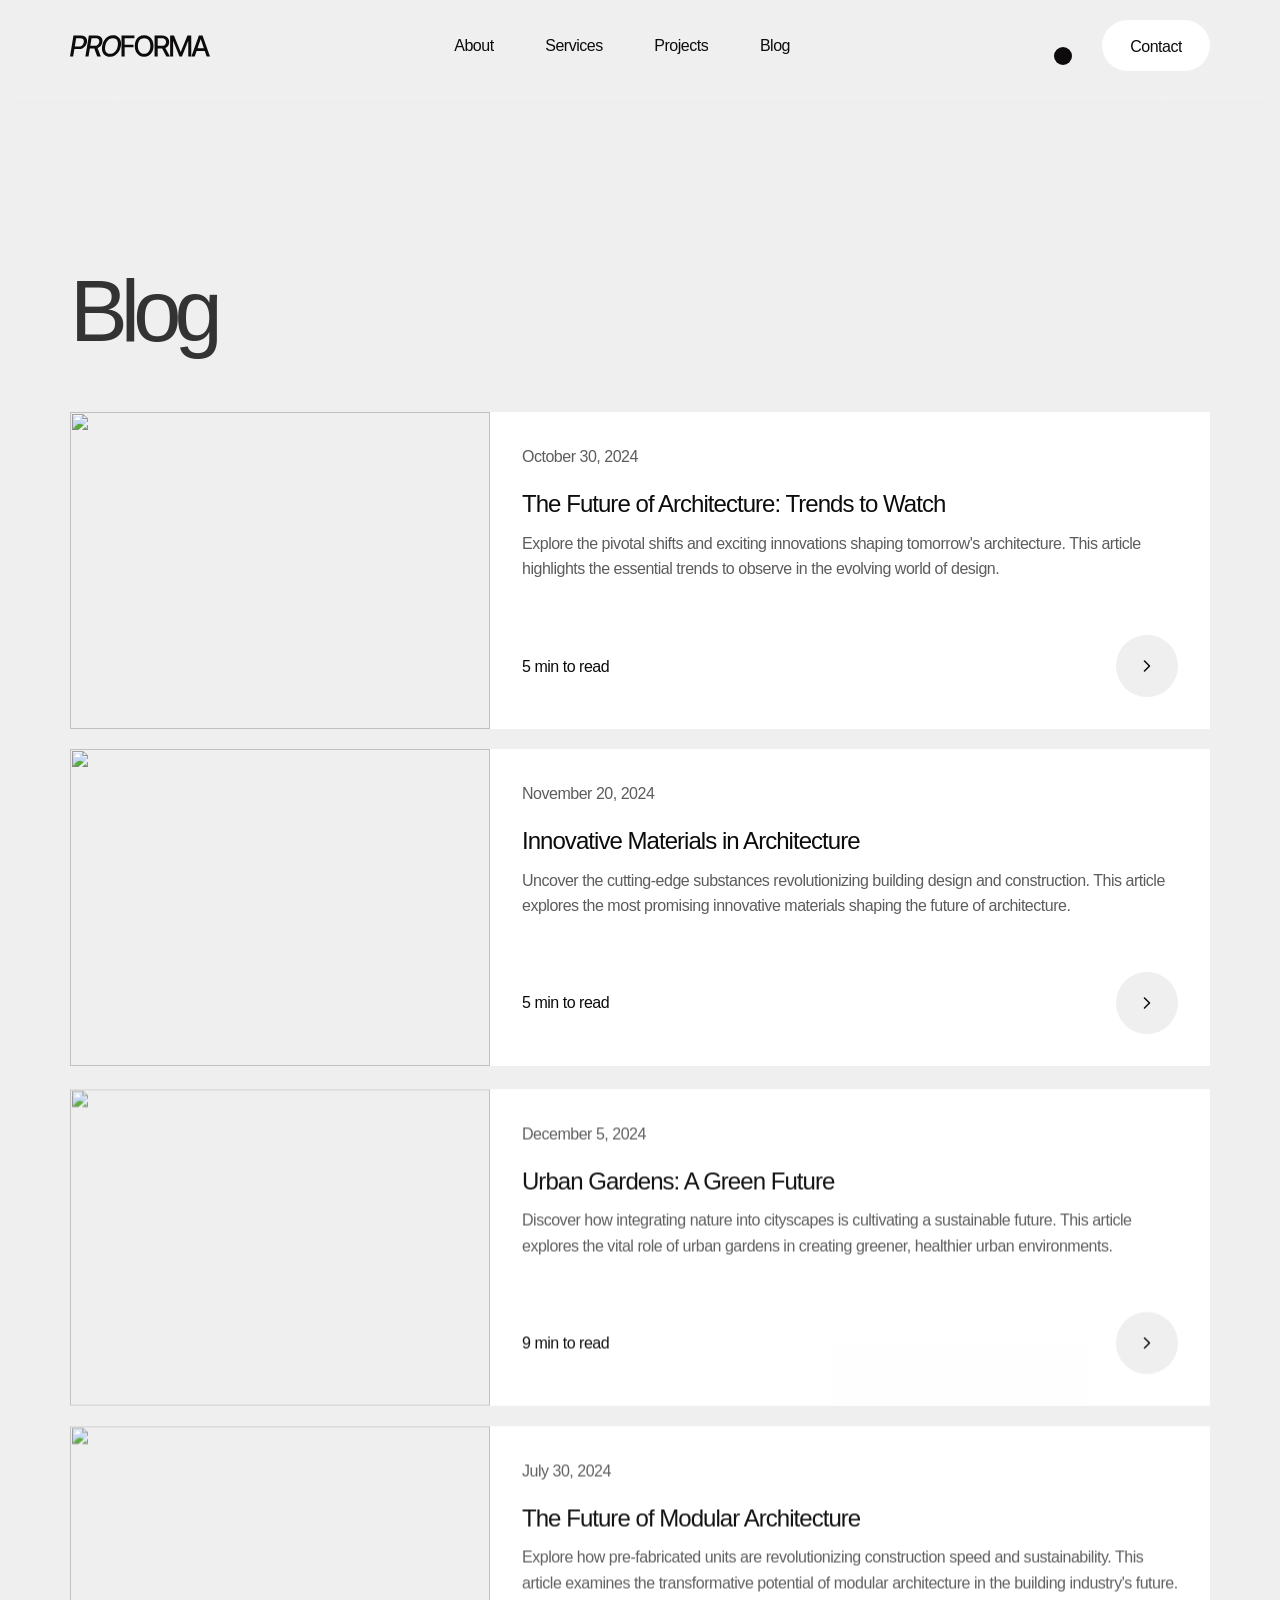
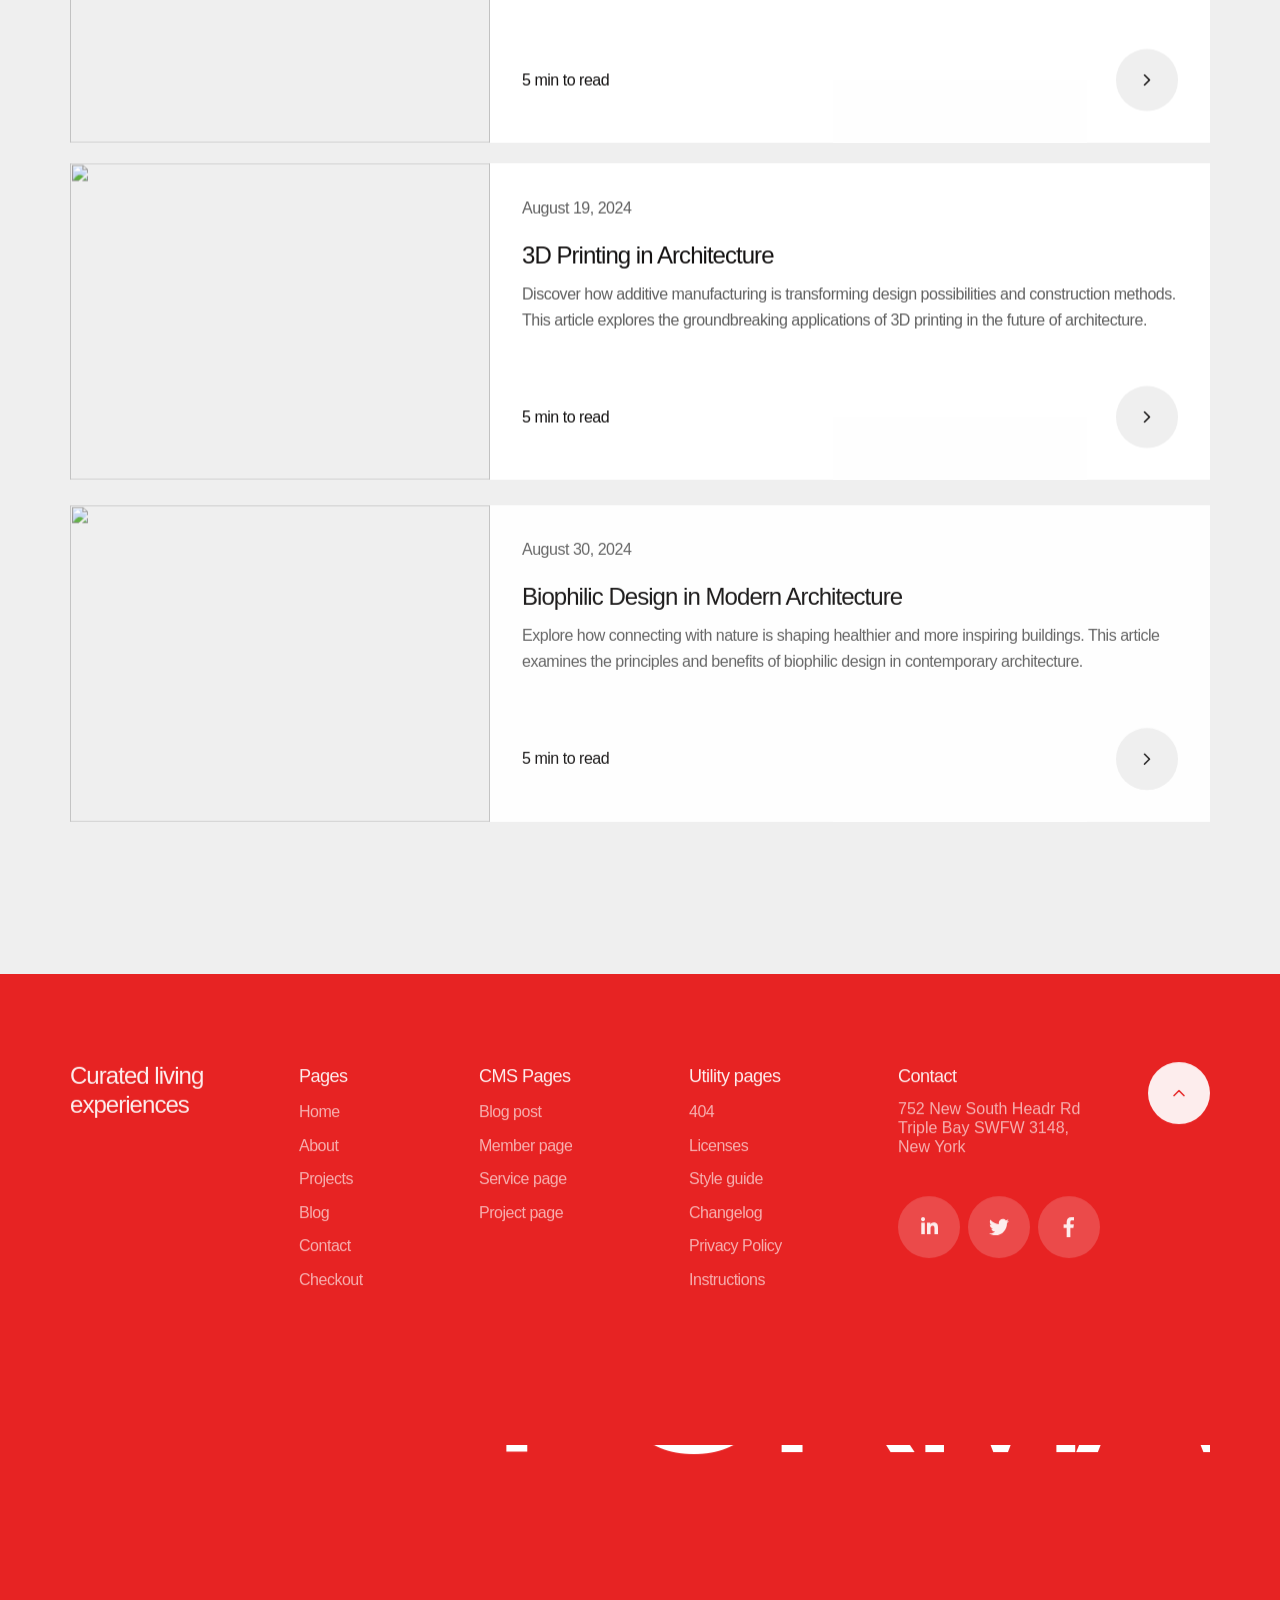
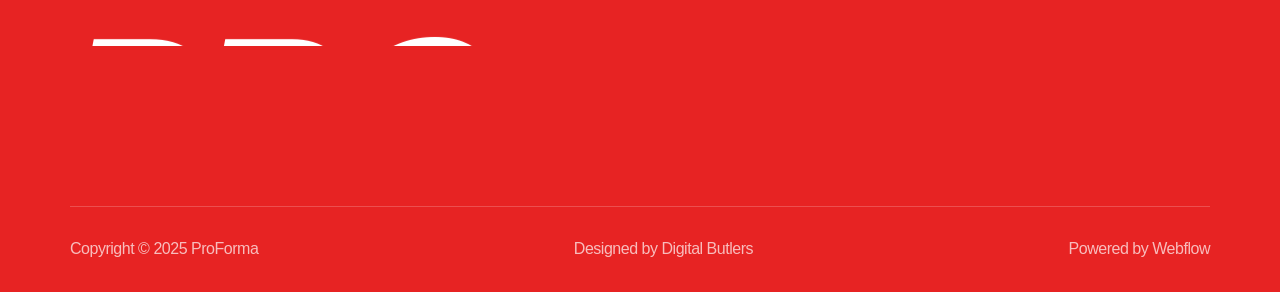
==== commit 12deb563: "changes" ====
--- a/blog.html
+++ b/blog.html
@@ -1,22 +1,151 @@
-<!DOCTYPE html><!-- Handled by Exflow.site --><html data-wf-page="678e13e45ba439bab9c09c2c" data-wf-site="67409478e7d06cee556594cb" lang="en"><head><meta charset="utf-8"/><title>Blog | ProForma DB - Webflow Ecommerce website template</title><meta content="Explore ProForma&#x27;s blog: dive into the world of architecture and interior design with our expert insights, articles, and tips. Find inspiration for creating your ideal space." name="description"/><meta content="Blog | ProForma DB - Webflow Ecommerce website template" property="og:title"/><meta content="Explore ProForma&#x27;s blog: dive into the world of architecture and interior design with our expert insights, articles, and tips. Find inspiration for creating your ideal space." property="og:description"/><meta content="https://cdn.prod.website-files.com/67409478e7d06cee556594cb/68cc054f35847d9ad9539ee2_Blog.png" property="og:image"/><meta content="Blog | ProForma DB - Webflow Ecommerce website template" property="twitter:title"/><meta content="Explore ProForma&#x27;s blog: dive into the world of architecture and interior design with our expert insights, articles, and tips. Find inspiration for creating your ideal space." property="twitter:description"/><meta property="og:type" content="website"/><meta content="summary_large_image" name="twitter:card"/><meta content="width=device-width, initial-scale=1" name="viewport"/><meta content="Webflow" name="generator"/><link href="css/proforma-db.webflow.shared.90198ef82.css" rel="stylesheet" type="text/css"/><style>html.w-mod-js:not(.w-mod-ix3) :is(.blog-posts-item, .about-card, .projects-item, .gallery-image-wrapper, .contact-card, .progects-tabs-item) {visibility: hidden !important;}</style><link href="https://fonts.googleapis.com" rel="preconnect"/><link href="https://fonts.gstatic.com" rel="preconnect" /><script src="https://ajax.googleapis.com/ajax/libs/webfont/1.6.26/webfont.js" type="text/javascript"></script><script type="text/javascript">WebFont.load({  google: {    families: ["Poppins:100,200,regular,italic,500,600,700","Inter:regular,500,italic,500italic"]  }});</script><script type="text/javascript">!function(o,c){var n=c.documentElement,t=" w-mod-";n.className+=t+"js",("ontouchstart"in o||o.DocumentTouch&&c instanceof DocumentTouch)&&(n.className+=t+"touch")}(window,document);</script><link href="https://cdn.prod.website-files.com/67409478e7d06cee556594cb/68d3eb33ae0a31ec18520a85_favicon.png" rel="shortcut icon" type="image/x-icon"/><link href="https://cdn.prod.website-files.com/67409478e7d06cee556594cb/68d3eb3468ed83cc11b43537_webclip.png" rel="apple-touch-icon"/><script type="text/javascript">window.__WEBFLOW_CURRENCY_SETTINGS = {"currencyCode":"USD","symbol":"$","decimal":".","fractionDigits":2,"group":",","template":"{{wf {\"path\":\"symbol\",\"type\":\"PlainText\"} }} {{wf {\"path\":\"amount\",\"type\":\"CommercePrice\"} }} {{wf {\"path\":\"currencyCode\",\"type\":\"PlainText\"} }}","hideDecimalForWholeNumbers":false};</script></head><body class="body"><div class="header header-dark-without-color"><div class="container container-header-inner"><div class="content-horizontal-flex-left header-content"><a href="/" class="header-logo-black w-inline-block"><div data-w-id="5fe4fe45-9efe-ce2a-b2d7-127deb7dd1ca" class="logo-dark-desktop w-embed"><svg width="140" height="22" viewBox="0 0 140 22" fill="none" xmlns="http://www.w3.org/2000/svg">
-<path d="M0 21.4091L3.45615 0.590899H10.8767C12.4896 0.590899 13.7772 0.885688 14.7395 1.47527C15.7085 2.06484 16.3727 2.86789 16.7318 3.88441C17.0978 4.90092 17.1757 6.04958 16.9656 7.33039C16.7488 8.6112 16.288 9.76325 15.5832 10.7865C14.8852 11.8031 13.9534 12.6095 12.7878 13.2058C11.6222 13.7954 10.2363 14.0902 8.63021 14.0902H3.51714L3.95424 11.4269H8.77252C9.79581 11.4269 10.6565 11.2508 11.3545 10.8984C12.0593 10.5392 12.6116 10.0513 13.0114 9.43458C13.4112 8.81112 13.6721 8.10972 13.7941 7.33039C13.9229 6.53751 13.889 5.8395 13.6925 5.23637C13.4959 4.62646 13.1063 4.1487 12.5235 3.80309C11.9474 3.45747 11.141 3.28466 10.1042 3.28466H6.16008L3.14103 21.4091H0Z" fill="#0D0B0B"/>
-<path d="M15.3916 21.4091L18.8477 0.590899H26.2683C27.8811 0.590899 29.1721 0.868746 30.1412 1.42444C31.117 1.97336 31.7879 2.73913 32.1539 3.72176C32.5266 4.69762 32.6079 5.82934 32.3978 7.11692C32.181 8.39095 31.7236 9.50912 31.0256 10.4714C30.3343 11.4337 29.4093 12.1859 28.2505 12.7281C27.0984 13.2635 25.716 13.5311 24.1031 13.5311H18.4818L18.9494 10.8272H24.2861C25.3094 10.8272 26.1632 10.6815 26.8477 10.3901C27.5321 10.0987 28.0675 9.67515 28.4538 9.11946C28.8468 8.56376 29.1043 7.89625 29.2263 7.11692C29.3551 6.32404 29.3178 5.64298 29.1145 5.07373C28.9112 4.4977 28.5148 4.05721 27.9252 3.75226C27.3356 3.44053 26.5258 3.28466 25.4957 3.28466H21.5516L18.5326 21.4091H15.3916ZM27.2238 12.0165L30.8121 21.4091H27.234L23.7371 12.0165H27.2238Z" fill="#0D0B0B"/>
-<path d="M50.844 11.2033C50.4781 13.3922 49.7665 15.2694 48.7094 16.8348C47.659 18.4002 46.3714 19.6031 44.8466 20.4434C43.3286 21.277 41.6886 21.6937 39.9267 21.6937C38.0902 21.6937 36.5213 21.2566 35.2202 20.3824C33.9258 19.5015 32.9974 18.2511 32.4349 16.6315C31.8725 15.0051 31.7776 13.0669 32.1503 10.817C32.5163 8.62814 33.2244 6.75098 34.2748 5.18555C35.332 3.61334 36.623 2.40707 38.1478 1.56675C39.6793 0.726434 41.3328 0.306274 43.1084 0.306274C44.9313 0.306274 46.4866 0.746764 47.7742 1.62774C49.0685 2.50195 49.9969 3.75565 50.5594 5.38885C51.1219 7.01527 51.2168 8.95343 50.844 11.2033ZM47.7843 10.817C48.0622 9.15673 48.0283 7.76072 47.6827 6.629C47.3438 5.4905 46.7644 4.62985 45.9444 4.04705C45.1244 3.46425 44.135 3.17285 42.9762 3.17285C41.7428 3.17285 40.5874 3.48458 39.5099 4.10804C38.4392 4.7315 37.5243 5.63959 36.7653 6.8323C36.0063 8.02501 35.4879 9.48201 35.21 11.2033C34.9254 12.8636 34.9559 14.2596 35.3015 15.3914C35.6471 16.5231 36.2299 17.3803 37.0499 17.9631C37.8767 18.5392 38.8695 18.8272 40.0283 18.8272C41.2549 18.8272 42.4036 18.5188 43.4743 17.9021C44.5518 17.2787 45.4701 16.374 46.2291 15.1881C46.9881 13.9953 47.5065 12.5383 47.7843 10.817Z" fill="#0D0B0B"/>
-<path d="M51.5012 21.4091V0.590899H64.4109V3.29483H54.6422V9.63788H63.4859V12.3316H54.6422V21.4091H51.5012Z" fill="#0D0B0B"/>
-<path d="M83.495 11C83.495 13.2228 83.0884 15.1338 82.2752 16.7332C81.462 18.3257 80.3472 19.5523 78.9308 20.4129C77.5213 21.2668 75.9186 21.6937 74.1227 21.6937C72.3201 21.6937 70.7106 21.2668 69.2943 20.4129C67.8847 19.5523 66.7733 18.3223 65.9601 16.723C65.1469 15.1237 64.7403 13.216 64.7403 11C64.7403 8.77723 65.1469 6.86957 65.9601 5.27703C66.7733 3.67771 67.8847 2.45112 69.2943 1.59725C70.7106 0.736599 72.3201 0.306274 74.1227 0.306274C75.9186 0.306274 77.5213 0.736599 78.9308 1.59725C80.3472 2.45112 81.462 3.67771 82.2752 5.27703C83.0884 6.86957 83.495 8.77723 83.495 11ZM80.3845 11C80.3845 9.30582 80.11 7.87931 79.5611 6.72048C79.0189 5.55488 78.2735 4.6739 77.3247 4.07754C76.3828 3.47441 75.3154 3.17285 74.1227 3.17285C72.9232 3.17285 71.8525 3.47441 70.9105 4.07754C69.9686 4.6739 69.2231 5.55488 68.6742 6.72048C68.1321 7.87931 67.861 9.30582 67.861 11C67.861 12.6942 68.1321 14.1241 68.6742 15.2897C69.2231 16.4485 69.9686 17.3295 70.9105 17.9326C71.8525 18.529 72.9232 18.8272 74.1227 18.8272C75.3154 18.8272 76.3828 18.529 77.3247 17.9326C78.2735 17.3295 79.0189 16.4485 79.5611 15.2897C80.11 14.1241 80.3845 12.6942 80.3845 11Z" fill="#0D0B0B"/>
-<path d="M84.5486 21.4091V0.590899H91.9692C93.582 0.590899 94.9204 0.868746 95.9844 1.42444C97.0551 1.98014 97.8548 2.7493 98.3834 3.73193C98.912 4.70778 99.1763 5.83611 99.1763 7.11692C99.1763 8.39095 98.9086 9.51251 98.3732 10.4816C97.8446 11.4439 97.045 12.1927 95.9742 12.7281C94.9103 13.2635 93.5719 13.5311 91.959 13.5311H86.3377V10.8272H91.6744C92.6909 10.8272 93.5177 10.6815 94.1547 10.3901C94.7985 10.0987 95.2695 9.67515 95.5676 9.11946C95.8658 8.56376 96.0149 7.89625 96.0149 7.11692C96.0149 6.33082 95.8624 5.64975 95.5575 5.07373C95.2593 4.4977 94.7883 4.05721 94.1445 3.75226C93.5075 3.44053 92.6706 3.28466 91.6337 3.28466H87.6896V21.4091H84.5486ZM94.8256 12.0165L99.9691 21.4091H96.391L91.3491 12.0165H94.8256Z" fill="#0D0B0B"/>
-<path d="M100.136 0.590899H103.948L110.575 16.7738H110.819L117.447 0.590899H121.259V21.4091H118.27V6.34437H118.077L111.938 21.3786H109.457L103.318 6.33421H103.124V21.4091H100.136V0.590899Z" fill="#0D0B0B"/>
-<path d="M124.722 21.4091H121.388L128.879 0.590899H132.508L140 21.4091H136.666L130.78 4.37233H130.618L124.722 21.4091ZM125.281 13.2567H136.097V15.8996H125.281V13.2567Z" fill="#0D0B0B"/>
-</svg></div><div data-w-id="78f4887c-2a87-e93b-c670-c245dfd58cdc" class="logo-white-mobile w-embed"><svg width="140" height="22" viewBox="0 0 140 22" fill="none" xmlns="http://www.w3.org/2000/svg">
-<path d="M0 21.4091L3.45615 0.590899H10.8767C12.4896 0.590899 13.7772 0.885688 14.7395 1.47527C15.7085 2.06484 16.3727 2.86789 16.7318 3.88441C17.0978 4.90092 17.1757 6.04958 16.9656 7.33039C16.7488 8.6112 16.288 9.76325 15.5832 10.7865C14.8852 11.8031 13.9534 12.6095 12.7878 13.2058C11.6222 13.7954 10.2363 14.0902 8.63021 14.0902H3.51714L3.95424 11.4269H8.77252C9.79581 11.4269 10.6565 11.2508 11.3545 10.8984C12.0593 10.5392 12.6116 10.0513 13.0114 9.43458C13.4112 8.81112 13.6721 8.10972 13.7941 7.33039C13.9229 6.53751 13.889 5.8395 13.6925 5.23637C13.4959 4.62646 13.1063 4.1487 12.5235 3.80309C11.9474 3.45747 11.141 3.28466 10.1042 3.28466H6.16008L3.14103 21.4091H0Z" fill="white"/>
-<path d="M15.3916 21.4091L18.8477 0.590899H26.2683C27.8811 0.590899 29.1721 0.868746 30.1412 1.42444C31.117 1.97336 31.7879 2.73913 32.1539 3.72176C32.5266 4.69762 32.6079 5.82934 32.3978 7.11692C32.181 8.39095 31.7236 9.50912 31.0256 10.4714C30.3343 11.4337 29.4093 12.1859 28.2505 12.7281C27.0984 13.2635 25.716 13.5311 24.1031 13.5311H18.4818L18.9494 10.8272H24.2861C25.3094 10.8272 26.1632 10.6815 26.8477 10.3901C27.5321 10.0987 28.0675 9.67515 28.4538 9.11946C28.8468 8.56376 29.1043 7.89625 29.2263 7.11692C29.3551 6.32404 29.3178 5.64298 29.1145 5.07373C28.9112 4.4977 28.5148 4.05721 27.9252 3.75226C27.3356 3.44053 26.5258 3.28466 25.4957 3.28466H21.5516L18.5326 21.4091H15.3916ZM27.2238 12.0165L30.8121 21.4091H27.234L23.7371 12.0165H27.2238Z" fill="white"/>
-<path d="M50.844 11.2033C50.4781 13.3922 49.7665 15.2694 48.7094 16.8348C47.659 18.4002 46.3714 19.6031 44.8466 20.4434C43.3286 21.277 41.6886 21.6937 39.9267 21.6937C38.0902 21.6937 36.5213 21.2566 35.2202 20.3824C33.9258 19.5015 32.9974 18.2511 32.4349 16.6315C31.8725 15.0051 31.7776 13.0669 32.1503 10.817C32.5163 8.62814 33.2244 6.75098 34.2748 5.18555C35.332 3.61334 36.623 2.40707 38.1478 1.56675C39.6793 0.726434 41.3328 0.306274 43.1084 0.306274C44.9313 0.306274 46.4866 0.746764 47.7742 1.62774C49.0685 2.50195 49.9969 3.75565 50.5594 5.38885C51.1219 7.01527 51.2168 8.95343 50.844 11.2033ZM47.7843 10.817C48.0622 9.15673 48.0283 7.76072 47.6827 6.629C47.3438 5.4905 46.7644 4.62985 45.9444 4.04705C45.1244 3.46425 44.135 3.17285 42.9762 3.17285C41.7428 3.17285 40.5874 3.48458 39.5099 4.10804C38.4392 4.7315 37.5243 5.63959 36.7653 6.8323C36.0063 8.02501 35.4879 9.48201 35.21 11.2033C34.9254 12.8636 34.9559 14.2596 35.3015 15.3914C35.6471 16.5231 36.2299 17.3803 37.0499 17.9631C37.8767 18.5392 38.8695 18.8272 40.0283 18.8272C41.2549 18.8272 42.4036 18.5188 43.4743 17.9021C44.5518 17.2787 45.4701 16.374 46.2291 15.1881C46.9881 13.9953 47.5065 12.5383 47.7843 10.817Z" fill="white"/>
-<path d="M51.5012 21.4091V0.590899H64.4109V3.29483H54.6422V9.63788H63.4859V12.3316H54.6422V21.4091H51.5012Z" fill="white"/>
-<path d="M83.495 11C83.495 13.2228 83.0884 15.1338 82.2752 16.7332C81.462 18.3257 80.3472 19.5523 78.9308 20.4129C77.5213 21.2668 75.9186 21.6937 74.1227 21.6937C72.3201 21.6937 70.7106 21.2668 69.2943 20.4129C67.8847 19.5523 66.7733 18.3223 65.9601 16.723C65.1469 15.1237 64.7403 13.216 64.7403 11C64.7403 8.77723 65.1469 6.86957 65.9601 5.27703C66.7733 3.67771 67.8847 2.45112 69.2943 1.59725C70.7106 0.736599 72.3201 0.306274 74.1227 0.306274C75.9186 0.306274 77.5213 0.736599 78.9308 1.59725C80.3472 2.45112 81.462 3.67771 82.2752 5.27703C83.0884 6.86957 83.495 8.77723 83.495 11ZM80.3845 11C80.3845 9.30582 80.11 7.87931 79.5611 6.72048C79.0189 5.55488 78.2735 4.6739 77.3247 4.07754C76.3828 3.47441 75.3154 3.17285 74.1227 3.17285C72.9232 3.17285 71.8525 3.47441 70.9105 4.07754C69.9686 4.6739 69.2231 5.55488 68.6742 6.72048C68.1321 7.87931 67.861 9.30582 67.861 11C67.861 12.6942 68.1321 14.1241 68.6742 15.2897C69.2231 16.4485 69.9686 17.3295 70.9105 17.9326C71.8525 18.529 72.9232 18.8272 74.1227 18.8272C75.3154 18.8272 76.3828 18.529 77.3247 17.9326C78.2735 17.3295 79.0189 16.4485 79.5611 15.2897C80.11 14.1241 80.3845 12.6942 80.3845 11Z" fill="white"/>
-<path d="M84.5486 21.4091V0.590899H91.9692C93.582 0.590899 94.9204 0.868746 95.9844 1.42444C97.0551 1.98014 97.8548 2.7493 98.3834 3.73193C98.912 4.70778 99.1763 5.83611 99.1763 7.11692C99.1763 8.39095 98.9086 9.51251 98.3732 10.4816C97.8446 11.4439 97.045 12.1927 95.9742 12.7281C94.9103 13.2635 93.5719 13.5311 91.959 13.5311H86.3377V10.8272H91.6744C92.6909 10.8272 93.5177 10.6815 94.1547 10.3901C94.7985 10.0987 95.2695 9.67515 95.5676 9.11946C95.8658 8.56376 96.0149 7.89625 96.0149 7.11692C96.0149 6.33082 95.8624 5.64975 95.5575 5.07373C95.2593 4.4977 94.7883 4.05721 94.1445 3.75226C93.5075 3.44053 92.6706 3.28466 91.6337 3.28466H87.6896V21.4091H84.5486ZM94.8256 12.0165L99.9691 21.4091H96.391L91.3491 12.0165H94.8256Z" fill="white"/>
-<path d="M100.136 0.590899H103.948L110.575 16.7738H110.819L117.447 0.590899H121.259V21.4091H118.27V6.34437H118.077L111.938 21.3786H109.457L103.318 6.33421H103.124V21.4091H100.136V0.590899Z" fill="white"/>
-<path d="M124.722 21.4091H121.388L128.879 0.590899H132.508L140 21.4091H136.666L130.78 4.37233H130.618L124.722 21.4091ZM125.281 13.2567H136.097V15.8996H125.281V13.2567Z" fill="white"/>
-</svg></div></a><nav class="header-navigation"><ul role="list" class="header-list-black w-list-unstyled"><li class="header-item-black"><a href="/about-us" data-w-id="8104249b-ffb5-a43b-1b6a-8bbc064c31e9" class="nav-link nav-link-dark w-inline-block"><div class="navigation-link"><div class="nav-link-text upper">About</div><div class="nav-link-text lower">About</div><div class="nav-link-text mobile-menu-size">About</div></div></a></li><li class="header-item-black"><a href="/#services" data-w-id="8104249b-ffb5-a43b-1b6a-8bbc064c31f0" class="nav-link nav-link-dark w-inline-block"><div class="navigation-link"><div class="nav-link-text upper">Services</div><div class="nav-link-text lower">Services</div><div class="nav-link-text mobile-menu-size">Services</div></div></a></li><li class="header-item-black"><a href="/projects" data-w-id="8104249b-ffb5-a43b-1b6a-8bbc064c31f7" class="nav-link nav-link-dark w-inline-block"><div class="navigation-link"><div class="nav-link-text upper">Projects</div><div class="nav-link-text lower">Projects</div><div class="nav-link-text mobile-menu-size">Projects</div></div></a></li><li class="header-item-black"><a href="/blog" data-w-id="8104249b-ffb5-a43b-1b6a-8bbc064c31fe" aria-current="page" class="nav-link nav-link-dark w-inline-block w--current"><div class="navigation-link"><div class="nav-link-text upper">Blog</div><div class="nav-link-text lower">Blog</div><div class="nav-link-text mobile-menu-size">Blog</div></div></a></li><li class="header-item-black header-button-wrapper desktop-hidden"><a data-w-id="2fbbacb6-f81a-98c1-198c-7c89f5bf3dff" href="/contact" class="button-white button-white-with-top-margin w-inline-block"><div class="button-white-text"><div class="btn-text">Contact</div></div></a></li></ul></nav><div class="cart-flex-wrapper"><div data-open-product="" data-wf-cart-type="rightSidebar" data-wf-cart-query="query Dynamo3 {
+<!DOCTYPE html><!-- Handled by Exflow.site -->
+<html data-wf-page="678e13e45ba439bab9c09c2c" data-wf-site="67409478e7d06cee556594cb" lang="en">
+
+<head>
+  <meta charset="utf-8" />
+  <title>Blog | ProForma DB - Webflow Ecommerce website template</title>
+  <meta
+    content="Explore ProForma&#x27;s blog: dive into the world of architecture and interior design with our expert insights, articles, and tips. Find inspiration for creating your ideal space."
+    name="description" />
+  <meta content="Blog | ProForma DB - Webflow Ecommerce website template" property="og:title" />
+  <meta
+    content="Explore ProForma&#x27;s blog: dive into the world of architecture and interior design with our expert insights, articles, and tips. Find inspiration for creating your ideal space."
+    property="og:description" />
+  <meta content="https://cdn.prod.website-files.com/67409478e7d06cee556594cb/68cc054f35847d9ad9539ee2_Blog.png"
+    property="og:image" />
+  <meta content="Blog | ProForma DB - Webflow Ecommerce website template" property="twitter:title" />
+  <meta
+    content="Explore ProForma&#x27;s blog: dive into the world of architecture and interior design with our expert insights, articles, and tips. Find inspiration for creating your ideal space."
+    property="twitter:description" />
+  <meta property="og:type" content="website" />
+  <meta content="summary_large_image" name="twitter:card" />
+  <meta content="width=device-width, initial-scale=1" name="viewport" />
+  <meta content="Webflow" name="generator" />
+  <link href="css/proforma-db.webflow.shared.90198ef82.css" rel="stylesheet" type="text/css" />
+  <style>
+    html.w-mod-js:not(.w-mod-ix3) :is(.blog-posts-item, .about-card, .projects-item, .gallery-image-wrapper, .contact-card, .progects-tabs-item) {
+      visibility: hidden !important;
+    }
+  </style>
+  <link href="https://fonts.googleapis.com" rel="preconnect" />
+  <link href="https://fonts.gstatic.com" rel="preconnect" />
+  <script src="https://ajax.googleapis.com/ajax/libs/webfont/1.6.26/webfont.js" type="text/javascript"></script>
+  <script
+    type="text/javascript">WebFont.load({ google: { families: ["Poppins:100,200,regular,italic,500,600,700", "Inter:regular,500,italic,500italic"] } });</script>
+  <script
+    type="text/javascript">!function (o, c) { var n = c.documentElement, t = " w-mod-"; n.className += t + "js", ("ontouchstart" in o || o.DocumentTouch && c instanceof DocumentTouch) && (n.className += t + "touch") }(window, document);</script>
+  <link href="https://cdn.prod.website-files.com/67409478e7d06cee556594cb/68d3eb33ae0a31ec18520a85_favicon.png"
+    rel="shortcut icon" type="image/x-icon" />
+  <link href="https://cdn.prod.website-files.com/67409478e7d06cee556594cb/68d3eb3468ed83cc11b43537_webclip.png"
+    rel="apple-touch-icon" />
+  <script
+    type="text/javascript">window.__WEBFLOW_CURRENCY_SETTINGS = { "currencyCode": "USD", "symbol": "$", "decimal": ".", "fractionDigits": 2, "group": ",", "template": "{{wf {\"path\":\"symbol\",\"type\":\"PlainText\"} }} {{wf {\"path\":\"amount\",\"type\":\"CommercePrice\"} }} {{wf {\"path\":\"currencyCode\",\"type\":\"PlainText\"} }}", "hideDecimalForWholeNumbers": false };</script>
+</head>
+
+<body class="body">
+  <div class="header header-dark-without-color">
+    <div class="container container-header-inner">
+      <div class="content-horizontal-flex-left header-content"><a href="/" class="header-logo-black w-inline-block">
+          <div data-w-id="5fe4fe45-9efe-ce2a-b2d7-127deb7dd1ca" class="logo-dark-desktop w-embed"><svg width="140"
+              height="22" viewBox="0 0 140 22" fill="none" xmlns="http://www.w3.org/2000/svg">
+              <path
+                d="M0 21.4091L3.45615 0.590899H10.8767C12.4896 0.590899 13.7772 0.885688 14.7395 1.47527C15.7085 2.06484 16.3727 2.86789 16.7318 3.88441C17.0978 4.90092 17.1757 6.04958 16.9656 7.33039C16.7488 8.6112 16.288 9.76325 15.5832 10.7865C14.8852 11.8031 13.9534 12.6095 12.7878 13.2058C11.6222 13.7954 10.2363 14.0902 8.63021 14.0902H3.51714L3.95424 11.4269H8.77252C9.79581 11.4269 10.6565 11.2508 11.3545 10.8984C12.0593 10.5392 12.6116 10.0513 13.0114 9.43458C13.4112 8.81112 13.6721 8.10972 13.7941 7.33039C13.9229 6.53751 13.889 5.8395 13.6925 5.23637C13.4959 4.62646 13.1063 4.1487 12.5235 3.80309C11.9474 3.45747 11.141 3.28466 10.1042 3.28466H6.16008L3.14103 21.4091H0Z"
+                fill="#0D0B0B" />
+              <path
+                d="M15.3916 21.4091L18.8477 0.590899H26.2683C27.8811 0.590899 29.1721 0.868746 30.1412 1.42444C31.117 1.97336 31.7879 2.73913 32.1539 3.72176C32.5266 4.69762 32.6079 5.82934 32.3978 7.11692C32.181 8.39095 31.7236 9.50912 31.0256 10.4714C30.3343 11.4337 29.4093 12.1859 28.2505 12.7281C27.0984 13.2635 25.716 13.5311 24.1031 13.5311H18.4818L18.9494 10.8272H24.2861C25.3094 10.8272 26.1632 10.6815 26.8477 10.3901C27.5321 10.0987 28.0675 9.67515 28.4538 9.11946C28.8468 8.56376 29.1043 7.89625 29.2263 7.11692C29.3551 6.32404 29.3178 5.64298 29.1145 5.07373C28.9112 4.4977 28.5148 4.05721 27.9252 3.75226C27.3356 3.44053 26.5258 3.28466 25.4957 3.28466H21.5516L18.5326 21.4091H15.3916ZM27.2238 12.0165L30.8121 21.4091H27.234L23.7371 12.0165H27.2238Z"
+                fill="#0D0B0B" />
+              <path
+                d="M50.844 11.2033C50.4781 13.3922 49.7665 15.2694 48.7094 16.8348C47.659 18.4002 46.3714 19.6031 44.8466 20.4434C43.3286 21.277 41.6886 21.6937 39.9267 21.6937C38.0902 21.6937 36.5213 21.2566 35.2202 20.3824C33.9258 19.5015 32.9974 18.2511 32.4349 16.6315C31.8725 15.0051 31.7776 13.0669 32.1503 10.817C32.5163 8.62814 33.2244 6.75098 34.2748 5.18555C35.332 3.61334 36.623 2.40707 38.1478 1.56675C39.6793 0.726434 41.3328 0.306274 43.1084 0.306274C44.9313 0.306274 46.4866 0.746764 47.7742 1.62774C49.0685 2.50195 49.9969 3.75565 50.5594 5.38885C51.1219 7.01527 51.2168 8.95343 50.844 11.2033ZM47.7843 10.817C48.0622 9.15673 48.0283 7.76072 47.6827 6.629C47.3438 5.4905 46.7644 4.62985 45.9444 4.04705C45.1244 3.46425 44.135 3.17285 42.9762 3.17285C41.7428 3.17285 40.5874 3.48458 39.5099 4.10804C38.4392 4.7315 37.5243 5.63959 36.7653 6.8323C36.0063 8.02501 35.4879 9.48201 35.21 11.2033C34.9254 12.8636 34.9559 14.2596 35.3015 15.3914C35.6471 16.5231 36.2299 17.3803 37.0499 17.9631C37.8767 18.5392 38.8695 18.8272 40.0283 18.8272C41.2549 18.8272 42.4036 18.5188 43.4743 17.9021C44.5518 17.2787 45.4701 16.374 46.2291 15.1881C46.9881 13.9953 47.5065 12.5383 47.7843 10.817Z"
+                fill="#0D0B0B" />
+              <path
+                d="M51.5012 21.4091V0.590899H64.4109V3.29483H54.6422V9.63788H63.4859V12.3316H54.6422V21.4091H51.5012Z"
+                fill="#0D0B0B" />
+              <path
+                d="M83.495 11C83.495 13.2228 83.0884 15.1338 82.2752 16.7332C81.462 18.3257 80.3472 19.5523 78.9308 20.4129C77.5213 21.2668 75.9186 21.6937 74.1227 21.6937C72.3201 21.6937 70.7106 21.2668 69.2943 20.4129C67.8847 19.5523 66.7733 18.3223 65.9601 16.723C65.1469 15.1237 64.7403 13.216 64.7403 11C64.7403 8.77723 65.1469 6.86957 65.9601 5.27703C66.7733 3.67771 67.8847 2.45112 69.2943 1.59725C70.7106 0.736599 72.3201 0.306274 74.1227 0.306274C75.9186 0.306274 77.5213 0.736599 78.9308 1.59725C80.3472 2.45112 81.462 3.67771 82.2752 5.27703C83.0884 6.86957 83.495 8.77723 83.495 11ZM80.3845 11C80.3845 9.30582 80.11 7.87931 79.5611 6.72048C79.0189 5.55488 78.2735 4.6739 77.3247 4.07754C76.3828 3.47441 75.3154 3.17285 74.1227 3.17285C72.9232 3.17285 71.8525 3.47441 70.9105 4.07754C69.9686 4.6739 69.2231 5.55488 68.6742 6.72048C68.1321 7.87931 67.861 9.30582 67.861 11C67.861 12.6942 68.1321 14.1241 68.6742 15.2897C69.2231 16.4485 69.9686 17.3295 70.9105 17.9326C71.8525 18.529 72.9232 18.8272 74.1227 18.8272C75.3154 18.8272 76.3828 18.529 77.3247 17.9326C78.2735 17.3295 79.0189 16.4485 79.5611 15.2897C80.11 14.1241 80.3845 12.6942 80.3845 11Z"
+                fill="#0D0B0B" />
+              <path
+                d="M84.5486 21.4091V0.590899H91.9692C93.582 0.590899 94.9204 0.868746 95.9844 1.42444C97.0551 1.98014 97.8548 2.7493 98.3834 3.73193C98.912 4.70778 99.1763 5.83611 99.1763 7.11692C99.1763 8.39095 98.9086 9.51251 98.3732 10.4816C97.8446 11.4439 97.045 12.1927 95.9742 12.7281C94.9103 13.2635 93.5719 13.5311 91.959 13.5311H86.3377V10.8272H91.6744C92.6909 10.8272 93.5177 10.6815 94.1547 10.3901C94.7985 10.0987 95.2695 9.67515 95.5676 9.11946C95.8658 8.56376 96.0149 7.89625 96.0149 7.11692C96.0149 6.33082 95.8624 5.64975 95.5575 5.07373C95.2593 4.4977 94.7883 4.05721 94.1445 3.75226C93.5075 3.44053 92.6706 3.28466 91.6337 3.28466H87.6896V21.4091H84.5486ZM94.8256 12.0165L99.9691 21.4091H96.391L91.3491 12.0165H94.8256Z"
+                fill="#0D0B0B" />
+              <path
+                d="M100.136 0.590899H103.948L110.575 16.7738H110.819L117.447 0.590899H121.259V21.4091H118.27V6.34437H118.077L111.938 21.3786H109.457L103.318 6.33421H103.124V21.4091H100.136V0.590899Z"
+                fill="#0D0B0B" />
+              <path
+                d="M124.722 21.4091H121.388L128.879 0.590899H132.508L140 21.4091H136.666L130.78 4.37233H130.618L124.722 21.4091ZM125.281 13.2567H136.097V15.8996H125.281V13.2567Z"
+                fill="#0D0B0B" />
+            </svg></div>
+          <div data-w-id="78f4887c-2a87-e93b-c670-c245dfd58cdc" class="logo-white-mobile w-embed"><svg width="140"
+              height="22" viewBox="0 0 140 22" fill="none" xmlns="http://www.w3.org/2000/svg">
+              <path
+                d="M0 21.4091L3.45615 0.590899H10.8767C12.4896 0.590899 13.7772 0.885688 14.7395 1.47527C15.7085 2.06484 16.3727 2.86789 16.7318 3.88441C17.0978 4.90092 17.1757 6.04958 16.9656 7.33039C16.7488 8.6112 16.288 9.76325 15.5832 10.7865C14.8852 11.8031 13.9534 12.6095 12.7878 13.2058C11.6222 13.7954 10.2363 14.0902 8.63021 14.0902H3.51714L3.95424 11.4269H8.77252C9.79581 11.4269 10.6565 11.2508 11.3545 10.8984C12.0593 10.5392 12.6116 10.0513 13.0114 9.43458C13.4112 8.81112 13.6721 8.10972 13.7941 7.33039C13.9229 6.53751 13.889 5.8395 13.6925 5.23637C13.4959 4.62646 13.1063 4.1487 12.5235 3.80309C11.9474 3.45747 11.141 3.28466 10.1042 3.28466H6.16008L3.14103 21.4091H0Z"
+                fill="white" />
+              <path
+                d="M15.3916 21.4091L18.8477 0.590899H26.2683C27.8811 0.590899 29.1721 0.868746 30.1412 1.42444C31.117 1.97336 31.7879 2.73913 32.1539 3.72176C32.5266 4.69762 32.6079 5.82934 32.3978 7.11692C32.181 8.39095 31.7236 9.50912 31.0256 10.4714C30.3343 11.4337 29.4093 12.1859 28.2505 12.7281C27.0984 13.2635 25.716 13.5311 24.1031 13.5311H18.4818L18.9494 10.8272H24.2861C25.3094 10.8272 26.1632 10.6815 26.8477 10.3901C27.5321 10.0987 28.0675 9.67515 28.4538 9.11946C28.8468 8.56376 29.1043 7.89625 29.2263 7.11692C29.3551 6.32404 29.3178 5.64298 29.1145 5.07373C28.9112 4.4977 28.5148 4.05721 27.9252 3.75226C27.3356 3.44053 26.5258 3.28466 25.4957 3.28466H21.5516L18.5326 21.4091H15.3916ZM27.2238 12.0165L30.8121 21.4091H27.234L23.7371 12.0165H27.2238Z"
+                fill="white" />
+              <path
+                d="M50.844 11.2033C50.4781 13.3922 49.7665 15.2694 48.7094 16.8348C47.659 18.4002 46.3714 19.6031 44.8466 20.4434C43.3286 21.277 41.6886 21.6937 39.9267 21.6937C38.0902 21.6937 36.5213 21.2566 35.2202 20.3824C33.9258 19.5015 32.9974 18.2511 32.4349 16.6315C31.8725 15.0051 31.7776 13.0669 32.1503 10.817C32.5163 8.62814 33.2244 6.75098 34.2748 5.18555C35.332 3.61334 36.623 2.40707 38.1478 1.56675C39.6793 0.726434 41.3328 0.306274 43.1084 0.306274C44.9313 0.306274 46.4866 0.746764 47.7742 1.62774C49.0685 2.50195 49.9969 3.75565 50.5594 5.38885C51.1219 7.01527 51.2168 8.95343 50.844 11.2033ZM47.7843 10.817C48.0622 9.15673 48.0283 7.76072 47.6827 6.629C47.3438 5.4905 46.7644 4.62985 45.9444 4.04705C45.1244 3.46425 44.135 3.17285 42.9762 3.17285C41.7428 3.17285 40.5874 3.48458 39.5099 4.10804C38.4392 4.7315 37.5243 5.63959 36.7653 6.8323C36.0063 8.02501 35.4879 9.48201 35.21 11.2033C34.9254 12.8636 34.9559 14.2596 35.3015 15.3914C35.6471 16.5231 36.2299 17.3803 37.0499 17.9631C37.8767 18.5392 38.8695 18.8272 40.0283 18.8272C41.2549 18.8272 42.4036 18.5188 43.4743 17.9021C44.5518 17.2787 45.4701 16.374 46.2291 15.1881C46.9881 13.9953 47.5065 12.5383 47.7843 10.817Z"
+                fill="white" />
+              <path
+                d="M51.5012 21.4091V0.590899H64.4109V3.29483H54.6422V9.63788H63.4859V12.3316H54.6422V21.4091H51.5012Z"
+                fill="white" />
+              <path
+                d="M83.495 11C83.495 13.2228 83.0884 15.1338 82.2752 16.7332C81.462 18.3257 80.3472 19.5523 78.9308 20.4129C77.5213 21.2668 75.9186 21.6937 74.1227 21.6937C72.3201 21.6937 70.7106 21.2668 69.2943 20.4129C67.8847 19.5523 66.7733 18.3223 65.9601 16.723C65.1469 15.1237 64.7403 13.216 64.7403 11C64.7403 8.77723 65.1469 6.86957 65.9601 5.27703C66.7733 3.67771 67.8847 2.45112 69.2943 1.59725C70.7106 0.736599 72.3201 0.306274 74.1227 0.306274C75.9186 0.306274 77.5213 0.736599 78.9308 1.59725C80.3472 2.45112 81.462 3.67771 82.2752 5.27703C83.0884 6.86957 83.495 8.77723 83.495 11ZM80.3845 11C80.3845 9.30582 80.11 7.87931 79.5611 6.72048C79.0189 5.55488 78.2735 4.6739 77.3247 4.07754C76.3828 3.47441 75.3154 3.17285 74.1227 3.17285C72.9232 3.17285 71.8525 3.47441 70.9105 4.07754C69.9686 4.6739 69.2231 5.55488 68.6742 6.72048C68.1321 7.87931 67.861 9.30582 67.861 11C67.861 12.6942 68.1321 14.1241 68.6742 15.2897C69.2231 16.4485 69.9686 17.3295 70.9105 17.9326C71.8525 18.529 72.9232 18.8272 74.1227 18.8272C75.3154 18.8272 76.3828 18.529 77.3247 17.9326C78.2735 17.3295 79.0189 16.4485 79.5611 15.2897C80.11 14.1241 80.3845 12.6942 80.3845 11Z"
+                fill="white" />
+              <path
+                d="M84.5486 21.4091V0.590899H91.9692C93.582 0.590899 94.9204 0.868746 95.9844 1.42444C97.0551 1.98014 97.8548 2.7493 98.3834 3.73193C98.912 4.70778 99.1763 5.83611 99.1763 7.11692C99.1763 8.39095 98.9086 9.51251 98.3732 10.4816C97.8446 11.4439 97.045 12.1927 95.9742 12.7281C94.9103 13.2635 93.5719 13.5311 91.959 13.5311H86.3377V10.8272H91.6744C92.6909 10.8272 93.5177 10.6815 94.1547 10.3901C94.7985 10.0987 95.2695 9.67515 95.5676 9.11946C95.8658 8.56376 96.0149 7.89625 96.0149 7.11692C96.0149 6.33082 95.8624 5.64975 95.5575 5.07373C95.2593 4.4977 94.7883 4.05721 94.1445 3.75226C93.5075 3.44053 92.6706 3.28466 91.6337 3.28466H87.6896V21.4091H84.5486ZM94.8256 12.0165L99.9691 21.4091H96.391L91.3491 12.0165H94.8256Z"
+                fill="white" />
+              <path
+                d="M100.136 0.590899H103.948L110.575 16.7738H110.819L117.447 0.590899H121.259V21.4091H118.27V6.34437H118.077L111.938 21.3786H109.457L103.318 6.33421H103.124V21.4091H100.136V0.590899Z"
+                fill="white" />
+              <path
+                d="M124.722 21.4091H121.388L128.879 0.590899H132.508L140 21.4091H136.666L130.78 4.37233H130.618L124.722 21.4091ZM125.281 13.2567H136.097V15.8996H125.281V13.2567Z"
+                fill="white" />
+            </svg></div>
+        </a>
+        <nav class="header-navigation">
+          <ul role="list" class="header-list-black w-list-unstyled">
+            <li class="header-item-black"><a href="/about-us" data-w-id="8104249b-ffb5-a43b-1b6a-8bbc064c31e9"
+                class="nav-link nav-link-dark w-inline-block">
+                <div class="navigation-link">
+                  <div class="nav-link-text upper">About</div>
+                  <div class="nav-link-text lower">About</div>
+                  <div class="nav-link-text mobile-menu-size">About</div>
+                </div>
+              </a></li>
+            <li class="header-item-black"><a href="/#services" data-w-id="8104249b-ffb5-a43b-1b6a-8bbc064c31f0"
+                class="nav-link nav-link-dark w-inline-block">
+                <div class="navigation-link">
+                  <div class="nav-link-text upper">Services</div>
+                  <div class="nav-link-text lower">Services</div>
+                  <div class="nav-link-text mobile-menu-size">Services</div>
+                </div>
+              </a></li>
+            <li class="header-item-black"><a href="/projects" data-w-id="8104249b-ffb5-a43b-1b6a-8bbc064c31f7"
+                class="nav-link nav-link-dark w-inline-block">
+                <div class="navigation-link">
+                  <div class="nav-link-text upper">Projects</div>
+                  <div class="nav-link-text lower">Projects</div>
+                  <div class="nav-link-text mobile-menu-size">Projects</div>
+                </div>
+              </a></li>
+            <li class="header-item-black"><a href="/blog" data-w-id="8104249b-ffb5-a43b-1b6a-8bbc064c31fe"
+                aria-current="page" class="nav-link nav-link-dark w-inline-block w--current">
+                <div class="navigation-link">
+                  <div class="nav-link-text upper">Blog</div>
+                  <div class="nav-link-text lower">Blog</div>
+                  <div class="nav-link-text mobile-menu-size">Blog</div>
+                </div>
+              </a></li>
+            <li class="header-item-black header-button-wrapper desktop-hidden"><a
+                data-w-id="2fbbacb6-f81a-98c1-198c-7c89f5bf3dff" href="/contact"
+                class="button-white button-white-with-top-margin w-inline-block">
+                <div class="button-white-text">
+                  <div class="btn-text">Contact</div>
+                </div>
+              </a></li>
+          </ul>
+        </nav>
+        <div class="cart-flex-wrapper">
+          <div data-open-product="" data-wf-cart-type="rightSidebar" data-wf-cart-query="query Dynamo3 {
   database {
     id
     commerceOrder {
@@ -114,27 +243,575 @@
       quickCheckoutEnabled
     }
   }
-}" data-wf-page-link-href-prefix="" data-wf-cart-easing="ease-in-out" class="w-commerce-commercecartwrapper cart" data-node-type="commerce-cart-wrapper"><a class="w-commerce-commercecartopenlink cart-open w-inline-block" role="button" aria-haspopup="dialog" aria-label="Open cart" data-node-type="commerce-cart-open-link" href="#"><svg data-w-id="4c26b552-e594-9a14-26f2-5e74facf0095" class="w-commerce-commercecartopenlinkicon icon-dark" width="17px" height="17px" viewBox="0 0 17 17"><g stroke="none" stroke-width="1" fill="none" fill-rule="evenodd"><path d="M2.60592789,2 L0,2 L0,0 L4.39407211,0 L4.84288393,4 L16,4 L16,9.93844589 L3.76940945,12.3694378 L2.60592789,2 Z M15.5,17 C14.6715729,17 14,16.3284271 14,15.5 C14,14.6715729 14.6715729,14 15.5,14 C16.3284271,14 17,14.6715729 17,15.5 C17,16.3284271 16.3284271,17 15.5,17 Z M5.5,17 C4.67157288,17 4,16.3284271 4,15.5 C4,14.6715729 4.67157288,14 5.5,14 C6.32842712,14 7,14.6715729 7,15.5 C7,16.3284271 6.32842712,17 5.5,17 Z" fill="currentColor" fill-rule="nonzero"></path></g></svg><svg data-w-id="db94f8ca-3f40-4032-1052-21e33e1562e4" class="w-commerce-commercecartopenlinkicon icon desktop-hidden" width="17px" height="17px" viewBox="0 0 17 17"><g stroke="none" stroke-width="1" fill="none" fill-rule="evenodd"><path d="M2.60592789,2 L0,2 L0,0 L4.39407211,0 L4.84288393,4 L16,4 L16,9.93844589 L3.76940945,12.3694378 L2.60592789,2 Z M15.5,17 C14.6715729,17 14,16.3284271 14,15.5 C14,14.6715729 14.6715729,14 15.5,14 C16.3284271,14 17,14.6715729 17,15.5 C17,16.3284271 16.3284271,17 15.5,17 Z M5.5,17 C4.67157288,17 4,16.3284271 4,15.5 C4,14.6715729 4.67157288,14 5.5,14 C6.32842712,14 7,14.6715729 7,15.5 C7,16.3284271 6.32842712,17 5.5,17 Z" fill="currentColor" fill-rule="nonzero"></path></g></svg><div data-wf-bindings="%5B%7B%22innerHTML%22%3A%7B%22type%22%3A%22Number%22%2C%22filter%22%3A%7B%22type%22%3A%22numberPrecision%22%2C%22params%22%3A%5B%220%22%2C%22numberPrecision%22%5D%7D%2C%22dataPath%22%3A%22database.commerceOrder.userItemsCount%22%7D%7D%5D" data-w-id="4c26b552-e594-9a14-26f2-5e74facf0096" class="w-commerce-commercecartopenlinkcount cart-quantity-dark">0</div></a><div style="display:none" class="w-commerce-commercecartcontainerwrapper w-commerce-commercecartcontainerwrapper--cartType-rightSidebar services-cart" data-node-type="commerce-cart-container-wrapper"><div data-node-type="commerce-cart-container" role="dialog" class="w-commerce-commercecartcontainer cart-container"><div class="w-commerce-commercecartheader cart-header"><div class="heading-m">Cart</div><a class="w-commerce-commercecartcloselink close-button w-inline-block" role="button" aria-label="Close cart" data-node-type="commerce-cart-close-link"><div class="service-close-button"></div></a></div><div class="w-commerce-commercecartformwrapper"><form style="display:none" class="w-commerce-commercecartform" data-node-type="commerce-cart-form"><script type="text/x-wf-template" id="wf-template-4c26b552-e594-9a14-26f2-5e74facf00a0">%3Cdiv%20class%3D%22w-commerce-commercecartitem%20cart-item%22%3E%3Cdiv%20class%3D%22w-commerce-commercecartiteminfo%20flex-block%22%3E%3Cdiv%20data-wf-bindings%3D%22%255B%257B%2522innerHTML%2522%253A%257B%2522type%2522%253A%2522PlainText%2522%252C%2522filter%2522%253A%257B%2522type%2522%253A%2522identity%2522%252C%2522params%2522%253A%255B%255D%257D%252C%2522dataPath%2522%253A%2522database.commerceOrder.userItems%255B%255D.product.f_name_%2522%257D%257D%255D%22%20class%3D%22w-commerce-commercecartproductname%20heading-s%20w-dyn-bind-empty%22%3E%3C%2Fdiv%3E%3Cscript%20type%3D%22text%2Fx-wf-template%22%20id%3D%22wf-template-4c26b552-e594-9a14-26f2-5e74facf00a4%22%3E%253Cli%253E%253Cspan%2520data-wf-bindings%253D%2522%25255B%25257B%252522innerHTML%252522%25253A%25257B%252522type%252522%25253A%252522PlainText%252522%25252C%252522filter%252522%25253A%25257B%252522type%252522%25253A%252522identity%252522%25252C%252522params%252522%25253A%25255B%25255D%25257D%25252C%252522dataPath%252522%25253A%252522database.commerceOrder.userItems%25255B%25255D.product.f_sku_properties_3dr%25255B%25255D.name%252522%25257D%25257D%25255D%2522%2520class%253D%2522w-dyn-bind-empty%2522%253E%253C%252Fspan%253E%253Cspan%253E%253A%2520%253C%252Fspan%253E%253Cspan%2520data-wf-bindings%253D%2522%25255B%25257B%252522innerHTML%252522%25253A%25257B%252522type%252522%25253A%252522CommercePropValues%252522%25252C%252522filter%252522%25253A%25257B%252522type%252522%25253A%252522identity%252522%25252C%252522params%252522%25253A%25255B%25255D%25257D%25252C%252522dataPath%252522%25253A%252522database.commerceOrder.userItems%25255B%25255D.product.f_sku_properties_3dr%25255B%25255D%252522%25257D%25257D%25255D%2522%2520class%253D%2522w-dyn-bind-empty%2522%253E%253C%252Fspan%253E%253C%252Fli%253E%3C%2Fscript%3E%3Cul%20data-wf-bindings%3D%22%255B%257B%2522optionSets%2522%253A%257B%2522type%2522%253A%2522CommercePropTable%2522%252C%2522filter%2522%253A%257B%2522type%2522%253A%2522identity%2522%252C%2522params%2522%253A%255B%255D%257D%252C%2522dataPath%2522%253A%2522database.commerceOrder.userItems%255B%255D.product.f_sku_properties_3dr%5B%5D%2522%257D%257D%252C%257B%2522optionValues%2522%253A%257B%2522type%2522%253A%2522CommercePropValues%2522%252C%2522filter%2522%253A%257B%2522type%2522%253A%2522identity%2522%252C%2522params%2522%253A%255B%255D%257D%252C%2522dataPath%2522%253A%2522database.commerceOrder.userItems%255B%255D.sku.f_sku_values_3dr%2522%257D%257D%255D%22%20class%3D%22w-commerce-commercecartoptionlist%22%20data-wf-collection%3D%22database.commerceOrder.userItems%255B%255D.product.f_sku_properties_3dr%22%20data-wf-template-id%3D%22wf-template-4c26b552-e594-9a14-26f2-5e74facf00a4%22%3E%3Cli%3E%3Cspan%20data-wf-bindings%3D%22%255B%257B%2522innerHTML%2522%253A%257B%2522type%2522%253A%2522PlainText%2522%252C%2522filter%2522%253A%257B%2522type%2522%253A%2522identity%2522%252C%2522params%2522%253A%255B%255D%257D%252C%2522dataPath%2522%253A%2522database.commerceOrder.userItems%255B%255D.product.f_sku_properties_3dr%255B%255D.name%2522%257D%257D%255D%22%20class%3D%22w-dyn-bind-empty%22%3E%3C%2Fspan%3E%3Cspan%3E%3A%20%3C%2Fspan%3E%3Cspan%20data-wf-bindings%3D%22%255B%257B%2522innerHTML%2522%253A%257B%2522type%2522%253A%2522CommercePropValues%2522%252C%2522filter%2522%253A%257B%2522type%2522%253A%2522identity%2522%252C%2522params%2522%253A%255B%255D%257D%252C%2522dataPath%2522%253A%2522database.commerceOrder.userItems%255B%255D.product.f_sku_properties_3dr%255B%255D%2522%257D%257D%255D%22%20class%3D%22w-dyn-bind-empty%22%3E%3C%2Fspan%3E%3C%2Fli%3E%3C%2Ful%3E%3Cinput%20aria-label%3D%22Update%20quantity%22%20data-wf-bindings%3D%22%255B%257B%2522value%2522%253A%257B%2522type%2522%253A%2522Number%2522%252C%2522filter%2522%253A%257B%2522type%2522%253A%2522numberPrecision%2522%252C%2522params%2522%253A%255B%25220%2522%252C%2522numberPrecision%2522%255D%257D%252C%2522dataPath%2522%253A%2522database.commerceOrder.userItems%255B%255D.count%2522%257D%257D%252C%257B%2522data-commerce-sku-id%2522%253A%257B%2522type%2522%253A%2522ItemRef%2522%252C%2522filter%2522%253A%257B%2522type%2522%253A%2522identity%2522%252C%2522params%2522%253A%255B%255D%257D%252C%2522dataPath%2522%253A%2522database.commerceOrder.userItems%255B%255D.sku.id%2522%257D%257D%255D%22%20data-wf-conditions%3D%22%257B%2522condition%2522%253A%257B%2522fields%2522%253A%257B%2522product%253Aec-product-type%2522%253A%257B%2522ne%2522%253A%2522e348fd487d0102946c9179d2a94bb613%2522%252C%2522type%2522%253A%2522Option%2522%257D%257D%257D%252C%2522dataPath%2522%253A%2522database.commerceOrder.userItems%255B%255D%2522%257D%22%20class%3D%22w-commerce-commercecartquantity%20cart-quantity-black%22%20required%3D%22%22%20pattern%3D%22%5E%5B0-9%5D%2B%24%22%20inputMode%3D%22numeric%22%20type%3D%22number%22%20name%3D%22quantity%22%20autoComplete%3D%22off%22%20data-wf-cart-action%3D%22update-item-quantity%22%20data-commerce-sku-id%3D%22%22%20value%3D%221%22%2F%3E%3C%2Fdiv%3E%3Ca%20href%3D%22%23%22%20role%3D%22button%22%20data-wf-bindings%3D%22%255B%257B%2522data-commerce-sku-id%2522%253A%257B%2522type%2522%253A%2522ItemRef%2522%252C%2522filter%2522%253A%257B%2522type%2522%253A%2522identity%2522%252C%2522params%2522%253A%255B%255D%257D%252C%2522dataPath%2522%253A%2522database.commerceOrder.userItems%255B%255D.sku.id%2522%257D%257D%255D%22%20class%3D%22remove-button%20w-inline-block%22%20data-wf-cart-action%3D%22remove-item%22%20data-commerce-sku-id%3D%22%22%20aria-label%3D%22Remove%20item%20from%20cart%22%3E%3Cimg%20src%3D%22https%3A%2F%2Fcdn.prod.website-files.com%2F67409478e7d06cee556594cb%2F67e4114e1cfd16cbc43a9ec3_Frame%2520117.svg%22%20loading%3D%22lazy%22%20alt%3D%22icon%22%2F%3E%3C%2Fa%3E%3C%2Fdiv%3E</script><div class="w-commerce-commercecartlist cart-list" data-wf-collection="database.commerceOrder.userItems" data-wf-template-id="wf-template-4c26b552-e594-9a14-26f2-5e74facf00a0"><div class="w-commerce-commercecartitem cart-item"><div class="w-commerce-commercecartiteminfo flex-block"><div data-wf-bindings="%5B%7B%22innerHTML%22%3A%7B%22type%22%3A%22PlainText%22%2C%22filter%22%3A%7B%22type%22%3A%22identity%22%2C%22params%22%3A%5B%5D%7D%2C%22dataPath%22%3A%22database.commerceOrder.userItems%5B%5D.product.f_name_%22%7D%7D%5D" class="w-commerce-commercecartproductname heading-s w-dyn-bind-empty"></div><script type="text/x-wf-template" id="wf-template-4c26b552-e594-9a14-26f2-5e74facf00a4">%3Cli%3E%3Cspan%20data-wf-bindings%3D%22%255B%257B%2522innerHTML%2522%253A%257B%2522type%2522%253A%2522PlainText%2522%252C%2522filter%2522%253A%257B%2522type%2522%253A%2522identity%2522%252C%2522params%2522%253A%255B%255D%257D%252C%2522dataPath%2522%253A%2522database.commerceOrder.userItems%255B%255D.product.f_sku_properties_3dr%255B%255D.name%2522%257D%257D%255D%22%20class%3D%22w-dyn-bind-empty%22%3E%3C%2Fspan%3E%3Cspan%3E%3A%20%3C%2Fspan%3E%3Cspan%20data-wf-bindings%3D%22%255B%257B%2522innerHTML%2522%253A%257B%2522type%2522%253A%2522CommercePropValues%2522%252C%2522filter%2522%253A%257B%2522type%2522%253A%2522identity%2522%252C%2522params%2522%253A%255B%255D%257D%252C%2522dataPath%2522%253A%2522database.commerceOrder.userItems%255B%255D.product.f_sku_properties_3dr%255B%255D%2522%257D%257D%255D%22%20class%3D%22w-dyn-bind-empty%22%3E%3C%2Fspan%3E%3C%2Fli%3E</script><ul data-wf-bindings="%5B%7B%22optionSets%22%3A%7B%22type%22%3A%22CommercePropTable%22%2C%22filter%22%3A%7B%22type%22%3A%22identity%22%2C%22params%22%3A%5B%5D%7D%2C%22dataPath%22%3A%22database.commerceOrder.userItems%5B%5D.product.f_sku_properties_3dr[]%22%7D%7D%2C%7B%22optionValues%22%3A%7B%22type%22%3A%22CommercePropValues%22%2C%22filter%22%3A%7B%22type%22%3A%22identity%22%2C%22params%22%3A%5B%5D%7D%2C%22dataPath%22%3A%22database.commerceOrder.userItems%5B%5D.sku.f_sku_values_3dr%22%7D%7D%5D" class="w-commerce-commercecartoptionlist" data-wf-collection="database.commerceOrder.userItems%5B%5D.product.f_sku_properties_3dr" data-wf-template-id="wf-template-4c26b552-e594-9a14-26f2-5e74facf00a4"><li><span data-wf-bindings="%5B%7B%22innerHTML%22%3A%7B%22type%22%3A%22PlainText%22%2C%22filter%22%3A%7B%22type%22%3A%22identity%22%2C%22params%22%3A%5B%5D%7D%2C%22dataPath%22%3A%22database.commerceOrder.userItems%5B%5D.product.f_sku_properties_3dr%5B%5D.name%22%7D%7D%5D" class="w-dyn-bind-empty"></span><span>: </span><span data-wf-bindings="%5B%7B%22innerHTML%22%3A%7B%22type%22%3A%22CommercePropValues%22%2C%22filter%22%3A%7B%22type%22%3A%22identity%22%2C%22params%22%3A%5B%5D%7D%2C%22dataPath%22%3A%22database.commerceOrder.userItems%5B%5D.product.f_sku_properties_3dr%5B%5D%22%7D%7D%5D" class="w-dyn-bind-empty"></span></li></ul><input aria-label="Update quantity" data-wf-bindings="%5B%7B%22value%22%3A%7B%22type%22%3A%22Number%22%2C%22filter%22%3A%7B%22type%22%3A%22numberPrecision%22%2C%22params%22%3A%5B%220%22%2C%22numberPrecision%22%5D%7D%2C%22dataPath%22%3A%22database.commerceOrder.userItems%5B%5D.count%22%7D%7D%2C%7B%22data-commerce-sku-id%22%3A%7B%22type%22%3A%22ItemRef%22%2C%22filter%22%3A%7B%22type%22%3A%22identity%22%2C%22params%22%3A%5B%5D%7D%2C%22dataPath%22%3A%22database.commerceOrder.userItems%5B%5D.sku.id%22%7D%7D%5D" data-wf-conditions="%7B%22condition%22%3A%7B%22fields%22%3A%7B%22product%3Aec-product-type%22%3A%7B%22ne%22%3A%22e348fd487d0102946c9179d2a94bb613%22%2C%22type%22%3A%22Option%22%7D%7D%7D%2C%22dataPath%22%3A%22database.commerceOrder.userItems%5B%5D%22%7D" class="w-commerce-commercecartquantity cart-quantity-black" required="" pattern="^[0-9]+$" inputMode="numeric" type="number" name="quantity" autoComplete="off" data-wf-cart-action="update-item-quantity" data-commerce-sku-id="" value="1"/></div><a href="#" role="button" data-wf-bindings="%5B%7B%22data-commerce-sku-id%22%3A%7B%22type%22%3A%22ItemRef%22%2C%22filter%22%3A%7B%22type%22%3A%22identity%22%2C%22params%22%3A%5B%5D%7D%2C%22dataPath%22%3A%22database.commerceOrder.userItems%5B%5D.sku.id%22%7D%7D%5D" class="remove-button w-inline-block" data-wf-cart-action="remove-item" data-commerce-sku-id="" aria-label="Remove item from cart"><img src="https://cdn.prod.website-files.com/67409478e7d06cee556594cb/67e4114e1cfd16cbc43a9ec3_Frame%20117.svg" loading="lazy" alt="icon"/></a></div></div><div class="w-commerce-commercecartfooter cart-footer"><div aria-atomic="true" aria-live="polite" class="w-commerce-commercecartlineitem cart-line-item"><div class="heading-m">Total</div><div data-wf-bindings="%5B%7B%22innerHTML%22%3A%7B%22type%22%3A%22CommercePrice%22%2C%22filter%22%3A%7B%22type%22%3A%22price%22%2C%22params%22%3A%5B%5D%7D%2C%22dataPath%22%3A%22database.commerceOrder.subtotal%22%7D%7D%5D" class="w-commerce-commercecartordervalue heading-m"></div></div><div class="checkout-actions"><div data-node-type="commerce-cart-quick-checkout-actions" style="display:none"><a data-node-type="commerce-cart-apple-pay-button" role="button" aria-label="Apple Pay" aria-haspopup="dialog" style="background-image:-webkit-named-image(apple-pay-logo-white);background-size:100% 50%;background-position:50% 50%;background-repeat:no-repeat" class="w-commerce-commercecartapplepaybutton" tabindex="0"><div></div></a><a data-node-type="commerce-cart-quick-checkout-button" role="button" tabindex="0" aria-haspopup="dialog" style="display:none" class="w-commerce-commercecartquickcheckoutbutton"><svg class="w-commerce-commercequickcheckoutgoogleicon" xmlns="http://www.w3.org/2000/svg" xmlns:xlink="http://www.w3.org/1999/xlink" width="16" height="16" viewBox="0 0 16 16"><defs><polygon id="google-mark-a" points="0 .329 3.494 .329 3.494 7.649 0 7.649"></polygon><polygon id="google-mark-c" points=".894 0 13.169 0 13.169 6.443 .894 6.443"></polygon></defs><g fill="none" fill-rule="evenodd"><path fill="#4285F4" d="M10.5967,12.0469 L10.5967,14.0649 L13.1167,14.0649 C14.6047,12.6759 15.4577,10.6209 15.4577,8.1779 C15.4577,7.6339 15.4137,7.0889 15.3257,6.5559 L7.8887,6.5559 L7.8887,9.6329 L12.1507,9.6329 C11.9767,10.6119 11.4147,11.4899 10.5967,12.0469"></path><path fill="#34A853" d="M7.8887,16 C10.0137,16 11.8107,15.289 13.1147,14.067 C13.1147,14.066 13.1157,14.065 13.1167,14.064 L10.5967,12.047 C10.5877,12.053 10.5807,12.061 10.5727,12.067 C9.8607,12.556 8.9507,12.833 7.8887,12.833 C5.8577,12.833 4.1387,11.457 3.4937,9.605 L0.8747,9.605 L0.8747,11.648 C2.2197,14.319 4.9287,16 7.8887,16"></path><g transform="translate(0 4)"><mask id="google-mark-b" fill="#fff"><use xlink:href="#google-mark-a"></use></mask><path fill="#FBBC04" d="M3.4639,5.5337 C3.1369,4.5477 3.1359,3.4727 3.4609,2.4757 L3.4639,2.4777 C3.4679,2.4657 3.4749,2.4547 3.4789,2.4427 L3.4939,0.3287 L0.8939,0.3287 C0.8799,0.3577 0.8599,0.3827 0.8459,0.4117 C-0.2821,2.6667 -0.2821,5.3337 0.8459,7.5887 L0.8459,7.5997 C0.8549,7.6167 0.8659,7.6317 0.8749,7.6487 L3.4939,5.6057 C3.4849,5.5807 3.4729,5.5587 3.4639,5.5337" mask="url(#google-mark-b)"></path></g><mask id="google-mark-d" fill="#fff"><use xlink:href="#google-mark-c"></use></mask><path fill="#EA4335" d="M0.894,4.3291 L3.478,6.4431 C4.113,4.5611 5.843,3.1671 7.889,3.1671 C9.018,3.1451 10.102,3.5781 10.912,4.3671 L13.169,2.0781 C11.733,0.7231 9.85,-0.0219 7.889,0.0001 C4.941,0.0001 2.245,1.6791 0.894,4.3291" mask="url(#google-mark-d)"></path></g></svg><svg class="w-commerce-commercequickcheckoutmicrosofticon" xmlns="http://www.w3.org/2000/svg" width="16" height="16" viewBox="0 0 16 16"><g fill="none" fill-rule="evenodd"><polygon fill="#F05022" points="7 7 1 7 1 1 7 1"></polygon><polygon fill="#7DB902" points="15 7 9 7 9 1 15 1"></polygon><polygon fill="#00A4EE" points="7 15 1 15 1 9 7 9"></polygon><polygon fill="#FFB700" points="15 15 9 15 9 9 15 9"></polygon></g></svg><div>Pay with browser.</div></a></div><a href="/checkout" value="Checkout now" class="w-commerce-commercecartcheckoutbutton button-white" data-loading-text="Hang Tight..." data-node-type="cart-checkout-button">Checkout now</a></div></div></form><div class="w-commerce-commercecartemptystate"><div aria-label="This cart is empty" aria-live="polite">No items found.</div></div><div aria-live="assertive" style="display:none" data-node-type="commerce-cart-error" class="w-commerce-commercecarterrorstate error-state-card"><div class="w-cart-error-msg" data-w-cart-quantity-error="Product is not available in this quantity." data-w-cart-general-error="Something went wrong when adding this item to the cart." data-w-cart-checkout-error="Checkout is disabled on this site." data-w-cart-cart_order_min-error="The order minimum was not met. Add more items to your cart to continue." data-w-cart-subscription_error-error="Before you purchase, please use your email invite to verify your address so we can send order updates.">Product is not available in this quantity.</div></div></div></div></div></div></div><div class="burger-wrapper tablet-visible"><button data-w-id="8104249b-ffb5-a43b-1b6a-8bbc064c320d" type="button" aria-label="open menu" class="burger"><span class="burger-line burger-line-top burger-line-top-dark"></span><span class="burger-line burger-line-middle burger-line-middle-dark"></span><span class="burger-line burger-line-bottom burger-line-bottom-dark"></span></button><button type="button" aria-label="close menu" class="burger-close"></button></div><div class="header-blur-background hidden"></div><a data-w-id="534a1712-f052-8e3e-f317-0954a80a199e" href="/contact" class="button-white mobile-hidden w-inline-block"><div class="button-text-wrapper"><div class="btn-text upper">Contact</div><div class="btn-text lower">Contact</div></div></a></div></div></div><div class="main"><section id="hero" class="section section-margin section-long-bottom"><div class="container"><div class="content-vertical-left full-width"><h1 data-w-id="bb14b44a-d21c-d73c-c0a2-82a7684093e5" style="opacity:0">Blog</h1><div class="blog-content-flex-wrapper"><div class="w-dyn-list"><div role="list" class="blog-collection-list w-dyn-items"><div data-roll-animation="fade-in" data-w-id="1c466403-632e-4a8e-9014-e5acaf9a848d" style="opacity:0" role="listitem" class="blog-collection-item w-dyn-item"><a aria-label="blog card" data-w-id="176e59bb-96de-b9a7-3358-ec53bb3bbda5" href="/blog/the-future-of-architecture-trends-to-watch" class="blog-card-wrapper w-inline-block"><div id="w-node-_512589b0-e0dd-24c7-23c4-b070b28b7745-b9c09c2c" class="blog-card-image-wrapper"><img src="https://cdn.prod.website-files.com/676011e38753f7d22eefbfdf/6874b1f87d199e1c9937c4d7_0021.webp" loading="lazy" alt="" class="image-full-width"/></div><div id="w-node-_7d42d0e1-e71e-0d17-0588-724aed76ddbc-b9c09c2c" class="blog-card-content-wrapper"><div class="blog-card-content"><div class="text-gray"><div class="text-s">October 30, 2024</div></div><div class="heading-block-with-top-padding"><div class="heading-s">The Future of Architecture: Trends to Watch</div></div><div class="text-overflow-wrapper"><div class="text-gray"><div class="text-s">Explore the pivotal shifts and exciting innovations shaping tomorrow&#x27;s architecture. This article highlights the essential trends to observe in the evolving world of design.</div></div></div></div><div class="blog-card-inner"><div class="text-s"> 5 min to read</div><div class="round-button"><div class="arrow w-embed"><svg width="8" height="12" viewBox="0 0 8 12" fill="none" xmlns="http://www.w3.org/2000/svg">
-<path d="M1.5 11L6.5 6L1.5 1" stroke="currentColor" stroke-width="1.5" stroke-linecap="round" stroke-linejoin="round"/>
-</svg></div></div></div></div></a></div><div data-roll-animation="fade-in" data-w-id="1c466403-632e-4a8e-9014-e5acaf9a848d" style="opacity:0" role="listitem" class="blog-collection-item w-dyn-item"><a aria-label="blog card" data-w-id="176e59bb-96de-b9a7-3358-ec53bb3bbda5" href="/blog/innovative-materials-in-architecture" class="blog-card-wrapper w-inline-block"><div id="w-node-_512589b0-e0dd-24c7-23c4-b070b28b7745-b9c09c2c" class="blog-card-image-wrapper"><img src="https://cdn.prod.website-files.com/676011e38753f7d22eefbfdf/6874b21e2f8c8e53bbed046c_0011.webp" loading="lazy" alt="" sizes="100vw" srcset="https://cdn.prod.website-files.com/676011e38753f7d22eefbfdf/6874b21e2f8c8e53bbed046c_0011-p-500.webp 500w, https://cdn.prod.website-files.com/676011e38753f7d22eefbfdf/6874b21e2f8c8e53bbed046c_0011-p-800.webp 800w, https://cdn.prod.website-files.com/676011e38753f7d22eefbfdf/6874b21e2f8c8e53bbed046c_0011-p-1080.webp 1080w, https://cdn.prod.website-files.com/676011e38753f7d22eefbfdf/6874b21e2f8c8e53bbed046c_0011-p-1600.webp 1600w, https://cdn.prod.website-files.com/676011e38753f7d22eefbfdf/6874b21e2f8c8e53bbed046c_0011-p-2000.webp 2000w, https://cdn.prod.website-files.com/676011e38753f7d22eefbfdf/6874b21e2f8c8e53bbed046c_0011.webp 2464w" class="image-full-width"/></div><div id="w-node-_7d42d0e1-e71e-0d17-0588-724aed76ddbc-b9c09c2c" class="blog-card-content-wrapper"><div class="blog-card-content"><div class="text-gray"><div class="text-s">November 20, 2024</div></div><div class="heading-block-with-top-padding"><div class="heading-s">Innovative Materials in Architecture</div></div><div class="text-overflow-wrapper"><div class="text-gray"><div class="text-s">Uncover the cutting-edge substances revolutionizing building design and construction. This article explores the most promising innovative materials shaping the future of architecture.</div></div></div></div><div class="blog-card-inner"><div class="text-s"> 5 min to read</div><div class="round-button"><div class="arrow w-embed"><svg width="8" height="12" viewBox="0 0 8 12" fill="none" xmlns="http://www.w3.org/2000/svg">
-<path d="M1.5 11L6.5 6L1.5 1" stroke="currentColor" stroke-width="1.5" stroke-linecap="round" stroke-linejoin="round"/>
-</svg></div></div></div></div></a></div><div data-roll-animation="fade-in" data-w-id="1c466403-632e-4a8e-9014-e5acaf9a848d" style="opacity:0" role="listitem" class="blog-collection-item w-dyn-item"><a aria-label="blog card" data-w-id="176e59bb-96de-b9a7-3358-ec53bb3bbda5" href="/blog/urban-gardens-a-green-future" class="blog-card-wrapper w-inline-block"><div id="w-node-_512589b0-e0dd-24c7-23c4-b070b28b7745-b9c09c2c" class="blog-card-image-wrapper"><img src="https://cdn.prod.website-files.com/676011e38753f7d22eefbfdf/6874b2995ed7074873d575a3_0041.webp" loading="lazy" alt="" sizes="100vw" srcset="https://cdn.prod.website-files.com/676011e38753f7d22eefbfdf/6874b2995ed7074873d575a3_0041-p-500.webp 500w, https://cdn.prod.website-files.com/676011e38753f7d22eefbfdf/6874b2995ed7074873d575a3_0041-p-800.webp 800w, https://cdn.prod.website-files.com/676011e38753f7d22eefbfdf/6874b2995ed7074873d575a3_0041-p-1080.webp 1080w, https://cdn.prod.website-files.com/676011e38753f7d22eefbfdf/6874b2995ed7074873d575a3_0041-p-1600.webp 1600w, https://cdn.prod.website-files.com/676011e38753f7d22eefbfdf/6874b2995ed7074873d575a3_0041-p-2000.webp 2000w, https://cdn.prod.website-files.com/676011e38753f7d22eefbfdf/6874b2995ed7074873d575a3_0041.webp 2464w" class="image-full-width"/></div><div id="w-node-_7d42d0e1-e71e-0d17-0588-724aed76ddbc-b9c09c2c" class="blog-card-content-wrapper"><div class="blog-card-content"><div class="text-gray"><div class="text-s">December 5, 2024</div></div><div class="heading-block-with-top-padding"><div class="heading-s">Urban Gardens: A Green Future</div></div><div class="text-overflow-wrapper"><div class="text-gray"><div class="text-s">Discover how integrating nature into cityscapes is cultivating a sustainable future. This article explores the vital role of urban gardens in creating greener, healthier urban environments.</div></div></div></div><div class="blog-card-inner"><div class="text-s"> 9 min to read</div><div class="round-button"><div class="arrow w-embed"><svg width="8" height="12" viewBox="0 0 8 12" fill="none" xmlns="http://www.w3.org/2000/svg">
-<path d="M1.5 11L6.5 6L1.5 1" stroke="currentColor" stroke-width="1.5" stroke-linecap="round" stroke-linejoin="round"/>
-</svg></div></div></div></div></a></div><div data-roll-animation="fade-in" data-w-id="1c466403-632e-4a8e-9014-e5acaf9a848d" style="opacity:0" role="listitem" class="blog-collection-item w-dyn-item"><a aria-label="blog card" data-w-id="176e59bb-96de-b9a7-3358-ec53bb3bbda5" href="/blog/the-future-of-modular-architecture" class="blog-card-wrapper w-inline-block"><div id="w-node-_512589b0-e0dd-24c7-23c4-b070b28b7745-b9c09c2c" class="blog-card-image-wrapper"><img src="https://cdn.prod.website-files.com/676011e38753f7d22eefbfdf/6874b2745001139fbf8e5b4b_0031.webp" loading="lazy" alt="" sizes="100vw" srcset="https://cdn.prod.website-files.com/676011e38753f7d22eefbfdf/6874b2745001139fbf8e5b4b_0031-p-500.webp 500w, https://cdn.prod.website-files.com/676011e38753f7d22eefbfdf/6874b2745001139fbf8e5b4b_0031-p-800.webp 800w, https://cdn.prod.website-files.com/676011e38753f7d22eefbfdf/6874b2745001139fbf8e5b4b_0031-p-1080.webp 1080w, https://cdn.prod.website-files.com/676011e38753f7d22eefbfdf/6874b2745001139fbf8e5b4b_0031-p-1600.webp 1600w, https://cdn.prod.website-files.com/676011e38753f7d22eefbfdf/6874b2745001139fbf8e5b4b_0031-p-2000.webp 2000w, https://cdn.prod.website-files.com/676011e38753f7d22eefbfdf/6874b2745001139fbf8e5b4b_0031.webp 2496w" class="image-full-width"/></div><div id="w-node-_7d42d0e1-e71e-0d17-0588-724aed76ddbc-b9c09c2c" class="blog-card-content-wrapper"><div class="blog-card-content"><div class="text-gray"><div class="text-s">July 30, 2024</div></div><div class="heading-block-with-top-padding"><div class="heading-s">The Future of Modular Architecture</div></div><div class="text-overflow-wrapper"><div class="text-gray"><div class="text-s">Explore how pre-fabricated units are revolutionizing construction speed and sustainability. This article examines the transformative potential of modular architecture in the building industry&#x27;s future.</div></div></div></div><div class="blog-card-inner"><div class="text-s"> 5 min to read</div><div class="round-button"><div class="arrow w-embed"><svg width="8" height="12" viewBox="0 0 8 12" fill="none" xmlns="http://www.w3.org/2000/svg">
-<path d="M1.5 11L6.5 6L1.5 1" stroke="currentColor" stroke-width="1.5" stroke-linecap="round" stroke-linejoin="round"/>
-</svg></div></div></div></div></a></div><div data-roll-animation="fade-in" data-w-id="1c466403-632e-4a8e-9014-e5acaf9a848d" style="opacity:0" role="listitem" class="blog-collection-item w-dyn-item"><a aria-label="blog card" data-w-id="176e59bb-96de-b9a7-3358-ec53bb3bbda5" href="/blog/3d-printing-in-architecture" class="blog-card-wrapper w-inline-block"><div id="w-node-_512589b0-e0dd-24c7-23c4-b070b28b7745-b9c09c2c" class="blog-card-image-wrapper"><img src="https://cdn.prod.website-files.com/676011e38753f7d22eefbfdf/68763f07a8769168f2894756_00111.webp" loading="lazy" alt="" sizes="100vw" srcset="https://cdn.prod.website-files.com/676011e38753f7d22eefbfdf/68763f07a8769168f2894756_00111-p-500.webp 500w, https://cdn.prod.website-files.com/676011e38753f7d22eefbfdf/68763f07a8769168f2894756_00111-p-800.webp 800w, https://cdn.prod.website-files.com/676011e38753f7d22eefbfdf/68763f07a8769168f2894756_00111-p-1080.webp 1080w, https://cdn.prod.website-files.com/676011e38753f7d22eefbfdf/68763f07a8769168f2894756_00111-p-1600.webp 1600w, https://cdn.prod.website-files.com/676011e38753f7d22eefbfdf/68763f07a8769168f2894756_00111-p-2000.webp 2000w, https://cdn.prod.website-files.com/676011e38753f7d22eefbfdf/68763f07a8769168f2894756_00111.webp 2464w" class="image-full-width"/></div><div id="w-node-_7d42d0e1-e71e-0d17-0588-724aed76ddbc-b9c09c2c" class="blog-card-content-wrapper"><div class="blog-card-content"><div class="text-gray"><div class="text-s">August 19, 2024</div></div><div class="heading-block-with-top-padding"><div class="heading-s">3D Printing in Architecture</div></div><div class="text-overflow-wrapper"><div class="text-gray"><div class="text-s">Discover how additive manufacturing is transforming design possibilities and construction methods. This article explores the groundbreaking applications of 3D printing in the future of architecture.</div></div></div></div><div class="blog-card-inner"><div class="text-s"> 5 min to read</div><div class="round-button"><div class="arrow w-embed"><svg width="8" height="12" viewBox="0 0 8 12" fill="none" xmlns="http://www.w3.org/2000/svg">
-<path d="M1.5 11L6.5 6L1.5 1" stroke="currentColor" stroke-width="1.5" stroke-linecap="round" stroke-linejoin="round"/>
-</svg></div></div></div></div></a></div><div data-roll-animation="fade-in" data-w-id="1c466403-632e-4a8e-9014-e5acaf9a848d" style="opacity:0" role="listitem" class="blog-collection-item w-dyn-item"><a aria-label="blog card" data-w-id="176e59bb-96de-b9a7-3358-ec53bb3bbda5" href="/blog/biophilic-design-in-modern-architecture" class="blog-card-wrapper w-inline-block"><div id="w-node-_512589b0-e0dd-24c7-23c4-b070b28b7745-b9c09c2c" class="blog-card-image-wrapper"><img src="https://cdn.prod.website-files.com/676011e38753f7d22eefbfdf/6874b32a60dd7413c3d21e87_0061.webp" loading="lazy" alt="" sizes="100vw" srcset="https://cdn.prod.website-files.com/676011e38753f7d22eefbfdf/6874b32a60dd7413c3d21e87_0061-p-500.webp 500w, https://cdn.prod.website-files.com/676011e38753f7d22eefbfdf/6874b32a60dd7413c3d21e87_0061-p-800.webp 800w, https://cdn.prod.website-files.com/676011e38753f7d22eefbfdf/6874b32a60dd7413c3d21e87_0061-p-1080.webp 1080w, https://cdn.prod.website-files.com/676011e38753f7d22eefbfdf/6874b32a60dd7413c3d21e87_0061-p-1600.webp 1600w, https://cdn.prod.website-files.com/676011e38753f7d22eefbfdf/6874b32a60dd7413c3d21e87_0061-p-2000.webp 2000w, https://cdn.prod.website-files.com/676011e38753f7d22eefbfdf/6874b32a60dd7413c3d21e87_0061.webp 2496w" class="image-full-width"/></div><div id="w-node-_7d42d0e1-e71e-0d17-0588-724aed76ddbc-b9c09c2c" class="blog-card-content-wrapper"><div class="blog-card-content"><div class="text-gray"><div class="text-s">August 30, 2024</div></div><div class="heading-block-with-top-padding"><div class="heading-s">Biophilic Design in Modern Architecture</div></div><div class="text-overflow-wrapper"><div class="text-gray"><div class="text-s">Explore how connecting with nature is shaping healthier and more inspiring buildings. This article examines the principles and benefits of biophilic design in contemporary architecture.</div></div></div></div><div class="blog-card-inner"><div class="text-s"> 5 min to read</div><div class="round-button"><div class="arrow w-embed"><svg width="8" height="12" viewBox="0 0 8 12" fill="none" xmlns="http://www.w3.org/2000/svg">
-<path d="M1.5 11L6.5 6L1.5 1" stroke="currentColor" stroke-width="1.5" stroke-linecap="round" stroke-linejoin="round"/>
-</svg></div></div></div></div></a></div></div></div></div></div></div></section></div><footer class="footer-dark"><div class="container"><div class="footer-wrapper"><div data-w-id="fc6da1df-19e8-74af-4cd6-25cc9585d182" class="footer-brand"><div class="logo-footer">Curated living experiences</div></div><div id="w-node-fc6da1df-19e8-74af-4cd6-25cc9585d187-9585d17f" class="footer-content"><div id="w-node-fc6da1df-19e8-74af-4cd6-25cc9585d188-9585d17f" data-w-id="fc6da1df-19e8-74af-4cd6-25cc9585d188" class="footer-block"><div class="text-white"><div class="text-m">Pages</div></div><a data-w-id="db322f48-2f23-09d6-d09f-b7b811dc6d54" href="/" class="footer-link w-inline-block"><div class="nav-link-text upper mobile-visible">Home</div><div class="nav-link-text lower">Home</div></a><a data-w-id="97e2a259-96b8-570c-baa6-52f69743e600" href="/about-us" class="footer-link w-inline-block"><div class="nav-link-text upper mobile-visible">About</div><div class="nav-link-text lower">About</div></a><a data-w-id="4c916a70-5a82-558c-a210-0459777aa03e" href="/projects" class="footer-link w-inline-block"><div class="nav-link-text upper mobile-visible">Projects</div><div class="nav-link-text lower">Projects</div></a><a data-w-id="eabe04e6-d3b3-c434-027a-9ed272998fd5" href="/blog" aria-current="page" class="footer-link w-inline-block w--current"><div class="nav-link-text upper mobile-visible">Blog</div><div class="nav-link-text lower">Blog</div></a><a data-w-id="0d376108-b82b-8050-9881-839ab6a524cc" href="/contact" class="footer-link w-inline-block"><div class="nav-link-text upper mobile-visible">Contact</div><div class="nav-link-text lower">Contact</div></a><a data-w-id="b12c76c2-1134-2367-74c5-651a78a998ab" href="/checkout" class="footer-link w-inline-block"><div class="nav-link-text upper mobile-visible">Checkout</div><div class="nav-link-text lower">Checkout</div></a></div><div id="w-node-fc6da1df-19e8-74af-4cd6-25cc9585d197-9585d17f" data-w-id="fc6da1df-19e8-74af-4cd6-25cc9585d197" class="footer-block"><div class="text-white"><div class="text-m">CMS Pages</div></div><a data-w-id="e8bee4e6-5b22-96da-7260-2d72c507b5c7" href="/blog/the-future-of-architecture-trends-to-watch" class="footer-link w-inline-block"><div class="nav-link-text upper mobile-visible">Blog post</div><div class="nav-link-text lower">Blog post</div></a><a data-w-id="5649e10c-5a72-1e57-f6b3-a65caa2a93bf" href="/teams/customer-manager" class="footer-link w-inline-block"><div class="nav-link-text upper mobile-visible">Member page</div><div class="nav-link-text lower">Member page</div></a><a data-w-id="8b1dfa91-98f2-e2b5-b2ce-f69af243aaa3" href="/product/space-planning" class="footer-link w-inline-block"><div class="nav-link-text upper mobile-visible">Service page</div><div class="nav-link-text lower">Service page</div></a><a data-w-id="988fbe74-ce01-426d-71ef-949542a86ddd" href="/project/the-garden-initiative" class="footer-link w-inline-block"><div class="nav-link-text upper mobile-visible">Project page</div><div class="nav-link-text lower">Project page</div></a></div><div data-w-id="d6c8f2ef-8989-c432-fcae-7f41c54c9bba" class="footer-block"><div class="text-white"><div class="text-m">Utility pages</div></div><a data-w-id="d6c8f2ef-8989-c432-fcae-7f41c54c9bbd" href="/404" class="footer-link w-inline-block"><div class="nav-link-text upper mobile-visible">404</div><div class="nav-link-text lower">404</div></a><a data-w-id="d6c8f2ef-8989-c432-fcae-7f41c54c9bc2" href="/licenses" class="footer-link w-inline-block"><div class="nav-link-text upper mobile-visible">Licenses</div><div class="nav-link-text lower">Licenses</div></a><a data-w-id="d6c8f2ef-8989-c432-fcae-7f41c54c9bc7" href="/style-guide" class="footer-link w-inline-block"><div class="nav-link-text upper mobile-visible">Style guide</div><div class="nav-link-text lower">Style guide</div></a><a data-w-id="d6c8f2ef-8989-c432-fcae-7f41c54c9bcc" href="/changelog" class="footer-link w-inline-block"><div class="nav-link-text upper mobile-visible">Changelog</div><div class="nav-link-text lower">Changelog</div></a><a data-w-id="d6c8f2ef-8989-c432-fcae-7f41c54c9bd1" href="/privacy-policy" class="footer-link w-inline-block"><div class="nav-link-text upper mobile-visible">Privacy Policy</div><div class="nav-link-text lower">Privacy Policy</div></a><a data-w-id="5db0b405-4d79-489c-faaa-b15790c3b16f" href="/instructions" class="footer-link w-inline-block"><div class="nav-link-text upper mobile-visible">Instructions</div><div class="nav-link-text lower">Instructions</div></a></div><div data-w-id="fc6da1df-19e8-74af-4cd6-25cc9585d1a2" class="footer-block"><div class="text-white"><div class="text-m">Contact</div></div><div class="footer-link">752 New South Headr Rd<br/>Triple Bay SWFW 3148,  -<br/>New York<br/>‍</div><div class="footer-social-block"><a href="https://www.linkedin.com/company/digitalbutlers/" target="_blank" class="footer-social-link w-inline-block"><div class="svg w-embed"><svg width="20" height="20" viewBox="0 0 20 20" fill="none" xmlns="http://www.w3.org/2000/svg">
-<path d="M5.80527 17H2.2808V5.64997H5.80527V17ZM4.04114 4.10172C2.91413 4.10172 2 3.16822 2 2.04118C2 1.49983 2.21505 0.980645 2.59784 0.597849C2.98062 0.215053 3.49979 0 4.04114 0C4.58248 0 5.10165 0.215053 5.48444 0.597849C5.86723 0.980645 6.08228 1.49983 6.08228 2.04118C6.08228 3.16822 5.16777 4.10172 4.04114 4.10172ZM18.9962 17H15.4793V11.4749C15.4793 10.1581 15.4528 8.46945 13.6469 8.46945C11.8145 8.46945 11.5337 9.90006 11.5337 11.38V17H8.01299V5.64997H11.3933V7.19822H11.4426C11.9131 6.30646 13.0625 5.36537 14.7773 5.36537C18.3443 5.36537 19 7.7143 19 10.7653V17H18.9962Z" fill="currentColor"/>
-</svg></div></a><a href="https://twitter.com/Digital_Butlers" target="_blank" class="footer-social-link w-inline-block"><div class="svg w-embed"><svg width="20" height="20" viewBox="0 0 20 20" fill="none" xmlns="http://www.w3.org/2000/svg">
-<path d="M17.9441 5.92613C17.9568 6.10379 17.9568 6.28148 17.9568 6.45914C17.9568 11.8779 13.8325 18.1216 6.29441 18.1216C3.97207 18.1216 1.81473 17.4489 0 16.2815C0.329961 16.3195 0.647187 16.3322 0.989844 16.3322C2.90605 16.3322 4.67004 15.685 6.07867 14.581C4.27664 14.5429 2.76648 13.3627 2.24617 11.7383C2.5 11.7764 2.75379 11.8018 3.02031 11.8018C3.38832 11.8018 3.75637 11.751 4.09898 11.6622C2.22082 11.2814 0.812148 9.63172 0.812148 7.63934V7.58859C1.35781 7.89316 1.99238 8.08352 2.66492 8.10887C1.56086 7.37281 0.837539 6.11648 0.837539 4.69516C0.837539 3.93375 1.04055 3.23578 1.3959 2.62664C3.41367 5.11395 6.44668 6.73828 9.84766 6.91598C9.78422 6.61141 9.74613 6.29418 9.74613 5.97691C9.74613 3.71801 11.5736 1.87793 13.8451 1.87793C15.0253 1.87793 16.0913 2.37285 16.84 3.17234C17.7664 2.99469 18.6547 2.65203 19.4416 2.1825C19.137 3.1343 18.4898 3.93379 17.6395 4.44137C18.4644 4.35258 19.2639 4.1241 19.9999 3.80687C19.4416 4.61902 18.7436 5.34234 17.9441 5.92613Z" fill="currentColor"/>
-</svg></div></a><a href="https://www.facebook.com/people/Digital-Butlers-Studio/100090264223869/" target="_blank" class="footer-social-link w-inline-block"><div class="svg w-embed"><svg width="24" height="24" viewBox="0 0 24 24" fill="none" xmlns="http://www.w3.org/2000/svg">
-<path d="M15.1194 5.32003H16.9994V2.14003C16.0891 2.04538 15.1745 1.99865 14.2594 2.00003C11.5394 2.00003 9.67938 3.66003 9.67938 6.70003V9.32003H6.60938V12.88H9.67938V22H13.3594V12.88H16.4194L16.8794 9.32003H13.3594V7.05003C13.3594 6.00003 13.6394 5.32003 15.1194 5.32003Z" fill="currentColor"/>
-</svg></div></a></div></div><a aria-label="" data-w-id="b985d35f-2682-80bb-8b36-d251bb2a659e" href="#hero" class="link-to-top desktop-hidden w-inline-block"><div class="code-embed w-embed"><svg width="12" height="8" viewBox="0 0 12 8" fill="none" xmlns="http://www.w3.org/2000/svg">
-<path d="M11 6.5L6 1.5L1 6.5" stroke="currentColor" stroke-width="1.5" stroke-linecap="round" stroke-linejoin="round"/>
-</svg></div></a></div><a aria-label="" data-w-id="fc6da1df-19e8-74af-4cd6-25cc9585d1ae" href="#hero" class="link-to-top mobile-hidden w-inline-block"><div class="code-embed w-embed"><svg width="12" height="8" viewBox="0 0 12 8" fill="none" xmlns="http://www.w3.org/2000/svg">
-<path d="M11 6.5L6 1.5L1 6.5" stroke="currentColor" stroke-width="1.5" stroke-linecap="round" stroke-linejoin="round"/>
-</svg></div></a></div><div class="footer-logo-wrapper"><div data-w-id="5b270bc5-e1e3-6a2c-aea9-4ea8d0bc7d2c" class="footer-logo"><div class="footer-logo-text one"><em class="italic-text">pro</em></div><div class="footer-logo-text two">forma</div></div></div><div class="footer-divider"></div><div class="footer-wrapper mobile-copiwrite"><div id="w-node-fc6da1df-19e8-74af-4cd6-25cc9585d1b7-9585d17f" class="footer-copyright-center">Copyright © 2025 ProForma</div><div id="w-node-fc6da1df-19e8-74af-4cd6-25cc9585d1b9-9585d17f" class="copyright-wrapper-left"><div class="footer-copyright-center">Designed by </div><a data-w-id="2acd32f9-01d5-3afc-323c-f62bcdedf132" href="https://www.digitalbutlers.team/?utm_source=template&amp;utm_medium=site&amp;utm_campaign=arhispace+db" class="footer-link copyright w-inline-block"><div class="nav-link-text upper mobile-visible">Digital Butlers</div><div class="nav-link-text lower">Digital Butlers</div></a></div><div id="w-node-c2440809-85ee-9325-36a4-63a715b9eef1-9585d17f" class="copyright-wrapper-right"><div class="footer-copyright-center left">Powered by </div><a data-w-id="0e6eb9d1-aaaf-0006-53f0-37b642b430a0" href="https://webflow.com/" class="footer-link copyright w-inline-block"><div class="nav-link-text upper mobile-visible">Webflow</div><div class="nav-link-text lower">Webflow</div></a></div></div></div></footer><script src="js/jquery.js?site=67409478e7d06cee556594cb" type="text/javascript"  ></script><script src="js/webflow.schunk.0e77e8610c42c2bf.js" type="text/javascript"></script><script src="js/webflow.schunk.0ffefc9e7e1d66c9.js" type="text/javascript"></script><script src="js/webflow-script.js" type="text/javascript"></script><script src="js/gsap.min.js" type="text/javascript"></script><script src="js/scrolltrigger.min.js" type="text/javascript"></script><script src="js/splittext.min.js" type="text/javascript"></script><script type="text/javascript">gsap.registerPlugin(ScrollTrigger,SplitText);</script></body></html>+}" data-wf-page-link-href-prefix="" data-wf-cart-easing="ease-in-out" class="w-commerce-commercecartwrapper cart"
+            data-node-type="commerce-cart-wrapper"><a class="w-commerce-commercecartopenlink cart-open w-inline-block"
+              role="button" aria-haspopup="dialog" aria-label="Open cart" data-node-type="commerce-cart-open-link"
+              href="#"><svg data-w-id="4c26b552-e594-9a14-26f2-5e74facf0095"
+                class="w-commerce-commercecartopenlinkicon icon-dark" width="17px" height="17px" viewBox="0 0 17 17">
+                <g stroke="none" stroke-width="1" fill="none" fill-rule="evenodd">
+                  <path
+                    d="M2.60592789,2 L0,2 L0,0 L4.39407211,0 L4.84288393,4 L16,4 L16,9.93844589 L3.76940945,12.3694378 L2.60592789,2 Z M15.5,17 C14.6715729,17 14,16.3284271 14,15.5 C14,14.6715729 14.6715729,14 15.5,14 C16.3284271,14 17,14.6715729 17,15.5 C17,16.3284271 16.3284271,17 15.5,17 Z M5.5,17 C4.67157288,17 4,16.3284271 4,15.5 C4,14.6715729 4.67157288,14 5.5,14 C6.32842712,14 7,14.6715729 7,15.5 C7,16.3284271 6.32842712,17 5.5,17 Z"
+                    fill="currentColor" fill-rule="nonzero"></path>
+                </g>
+              </svg><svg data-w-id="db94f8ca-3f40-4032-1052-21e33e1562e4"
+                class="w-commerce-commercecartopenlinkicon icon desktop-hidden" width="17px" height="17px"
+                viewBox="0 0 17 17">
+                <g stroke="none" stroke-width="1" fill="none" fill-rule="evenodd">
+                  <path
+                    d="M2.60592789,2 L0,2 L0,0 L4.39407211,0 L4.84288393,4 L16,4 L16,9.93844589 L3.76940945,12.3694378 L2.60592789,2 Z M15.5,17 C14.6715729,17 14,16.3284271 14,15.5 C14,14.6715729 14.6715729,14 15.5,14 C16.3284271,14 17,14.6715729 17,15.5 C17,16.3284271 16.3284271,17 15.5,17 Z M5.5,17 C4.67157288,17 4,16.3284271 4,15.5 C4,14.6715729 4.67157288,14 5.5,14 C6.32842712,14 7,14.6715729 7,15.5 C7,16.3284271 6.32842712,17 5.5,17 Z"
+                    fill="currentColor" fill-rule="nonzero"></path>
+                </g>
+              </svg>
+              <div
+                data-wf-bindings="%5B%7B%22innerHTML%22%3A%7B%22type%22%3A%22Number%22%2C%22filter%22%3A%7B%22type%22%3A%22numberPrecision%22%2C%22params%22%3A%5B%220%22%2C%22numberPrecision%22%5D%7D%2C%22dataPath%22%3A%22database.commerceOrder.userItemsCount%22%7D%7D%5D"
+                data-w-id="4c26b552-e594-9a14-26f2-5e74facf0096"
+                class="w-commerce-commercecartopenlinkcount cart-quantity-dark">0</div>
+            </a>
+            <div style="display:none"
+              class="w-commerce-commercecartcontainerwrapper w-commerce-commercecartcontainerwrapper--cartType-rightSidebar services-cart"
+              data-node-type="commerce-cart-container-wrapper">
+              <div data-node-type="commerce-cart-container" role="dialog"
+                class="w-commerce-commercecartcontainer cart-container">
+                <div class="w-commerce-commercecartheader cart-header">
+                  <div class="heading-m">Cart</div><a
+                    class="w-commerce-commercecartcloselink close-button w-inline-block" role="button"
+                    aria-label="Close cart" data-node-type="commerce-cart-close-link">
+                    <div class="service-close-button"></div>
+                  </a>
+                </div>
+                <div class="w-commerce-commercecartformwrapper">
+                  <form style="display:none" class="w-commerce-commercecartform" data-node-type="commerce-cart-form">
+                    <script type="text/x-wf-template"
+                      id="wf-template-4c26b552-e594-9a14-26f2-5e74facf00a0">%3Cdiv%20class%3D%22w-commerce-commercecartitem%20cart-item%22%3E%3Cdiv%20class%3D%22w-commerce-commercecartiteminfo%20flex-block%22%3E%3Cdiv%20data-wf-bindings%3D%22%255B%257B%2522innerHTML%2522%253A%257B%2522type%2522%253A%2522PlainText%2522%252C%2522filter%2522%253A%257B%2522type%2522%253A%2522identity%2522%252C%2522params%2522%253A%255B%255D%257D%252C%2522dataPath%2522%253A%2522database.commerceOrder.userItems%255B%255D.product.f_name_%2522%257D%257D%255D%22%20class%3D%22w-commerce-commercecartproductname%20heading-s%20w-dyn-bind-empty%22%3E%3C%2Fdiv%3E%3Cscript%20type%3D%22text%2Fx-wf-template%22%20id%3D%22wf-template-4c26b552-e594-9a14-26f2-5e74facf00a4%22%3E%253Cli%253E%253Cspan%2520data-wf-bindings%253D%2522%25255B%25257B%252522innerHTML%252522%25253A%25257B%252522type%252522%25253A%252522PlainText%252522%25252C%252522filter%252522%25253A%25257B%252522type%252522%25253A%252522identity%252522%25252C%252522params%252522%25253A%25255B%25255D%25257D%25252C%252522dataPath%252522%25253A%252522database.commerceOrder.userItems%25255B%25255D.product.f_sku_properties_3dr%25255B%25255D.name%252522%25257D%25257D%25255D%2522%2520class%253D%2522w-dyn-bind-empty%2522%253E%253C%252Fspan%253E%253Cspan%253E%253A%2520%253C%252Fspan%253E%253Cspan%2520data-wf-bindings%253D%2522%25255B%25257B%252522innerHTML%252522%25253A%25257B%252522type%252522%25253A%252522CommercePropValues%252522%25252C%252522filter%252522%25253A%25257B%252522type%252522%25253A%252522identity%252522%25252C%252522params%252522%25253A%25255B%25255D%25257D%25252C%252522dataPath%252522%25253A%252522database.commerceOrder.userItems%25255B%25255D.product.f_sku_properties_3dr%25255B%25255D%252522%25257D%25257D%25255D%2522%2520class%253D%2522w-dyn-bind-empty%2522%253E%253C%252Fspan%253E%253C%252Fli%253E%3C%2Fscript%3E%3Cul%20data-wf-bindings%3D%22%255B%257B%2522optionSets%2522%253A%257B%2522type%2522%253A%2522CommercePropTable%2522%252C%2522filter%2522%253A%257B%2522type%2522%253A%2522identity%2522%252C%2522params%2522%253A%255B%255D%257D%252C%2522dataPath%2522%253A%2522database.commerceOrder.userItems%255B%255D.product.f_sku_properties_3dr%5B%5D%2522%257D%257D%252C%257B%2522optionValues%2522%253A%257B%2522type%2522%253A%2522CommercePropValues%2522%252C%2522filter%2522%253A%257B%2522type%2522%253A%2522identity%2522%252C%2522params%2522%253A%255B%255D%257D%252C%2522dataPath%2522%253A%2522database.commerceOrder.userItems%255B%255D.sku.f_sku_values_3dr%2522%257D%257D%255D%22%20class%3D%22w-commerce-commercecartoptionlist%22%20data-wf-collection%3D%22database.commerceOrder.userItems%255B%255D.product.f_sku_properties_3dr%22%20data-wf-template-id%3D%22wf-template-4c26b552-e594-9a14-26f2-5e74facf00a4%22%3E%3Cli%3E%3Cspan%20data-wf-bindings%3D%22%255B%257B%2522innerHTML%2522%253A%257B%2522type%2522%253A%2522PlainText%2522%252C%2522filter%2522%253A%257B%2522type%2522%253A%2522identity%2522%252C%2522params%2522%253A%255B%255D%257D%252C%2522dataPath%2522%253A%2522database.commerceOrder.userItems%255B%255D.product.f_sku_properties_3dr%255B%255D.name%2522%257D%257D%255D%22%20class%3D%22w-dyn-bind-empty%22%3E%3C%2Fspan%3E%3Cspan%3E%3A%20%3C%2Fspan%3E%3Cspan%20data-wf-bindings%3D%22%255B%257B%2522innerHTML%2522%253A%257B%2522type%2522%253A%2522CommercePropValues%2522%252C%2522filter%2522%253A%257B%2522type%2522%253A%2522identity%2522%252C%2522params%2522%253A%255B%255D%257D%252C%2522dataPath%2522%253A%2522database.commerceOrder.userItems%255B%255D.product.f_sku_properties_3dr%255B%255D%2522%257D%257D%255D%22%20class%3D%22w-dyn-bind-empty%22%3E%3C%2Fspan%3E%3C%2Fli%3E%3C%2Ful%3E%3Cinput%20aria-label%3D%22Update%20quantity%22%20data-wf-bindings%3D%22%255B%257B%2522value%2522%253A%257B%2522type%2522%253A%2522Number%2522%252C%2522filter%2522%253A%257B%2522type%2522%253A%2522numberPrecision%2522%252C%2522params%2522%253A%255B%25220%2522%252C%2522numberPrecision%2522%255D%257D%252C%2522dataPath%2522%253A%2522database.commerceOrder.userItems%255B%255D.count%2522%257D%257D%252C%257B%2522data-commerce-sku-id%2522%253A%257B%2522type%2522%253A%2522ItemRef%2522%252C%2522filter%2522%253A%257B%2522type%2522%253A%2522identity%2522%252C%2522params%2522%253A%255B%255D%257D%252C%2522dataPath%2522%253A%2522database.commerceOrder.userItems%255B%255D.sku.id%2522%257D%257D%255D%22%20data-wf-conditions%3D%22%257B%2522condition%2522%253A%257B%2522fields%2522%253A%257B%2522product%253Aec-product-type%2522%253A%257B%2522ne%2522%253A%2522e348fd487d0102946c9179d2a94bb613%2522%252C%2522type%2522%253A%2522Option%2522%257D%257D%257D%252C%2522dataPath%2522%253A%2522database.commerceOrder.userItems%255B%255D%2522%257D%22%20class%3D%22w-commerce-commercecartquantity%20cart-quantity-black%22%20required%3D%22%22%20pattern%3D%22%5E%5B0-9%5D%2B%24%22%20inputMode%3D%22numeric%22%20type%3D%22number%22%20name%3D%22quantity%22%20autoComplete%3D%22off%22%20data-wf-cart-action%3D%22update-item-quantity%22%20data-commerce-sku-id%3D%22%22%20value%3D%221%22%2F%3E%3C%2Fdiv%3E%3Ca%20href%3D%22%23%22%20role%3D%22button%22%20data-wf-bindings%3D%22%255B%257B%2522data-commerce-sku-id%2522%253A%257B%2522type%2522%253A%2522ItemRef%2522%252C%2522filter%2522%253A%257B%2522type%2522%253A%2522identity%2522%252C%2522params%2522%253A%255B%255D%257D%252C%2522dataPath%2522%253A%2522database.commerceOrder.userItems%255B%255D.sku.id%2522%257D%257D%255D%22%20class%3D%22remove-button%20w-inline-block%22%20data-wf-cart-action%3D%22remove-item%22%20data-commerce-sku-id%3D%22%22%20aria-label%3D%22Remove%20item%20from%20cart%22%3E%3Cimg%20src%3D%22https%3A%2F%2Fcdn.prod.website-files.com%2F67409478e7d06cee556594cb%2F67e4114e1cfd16cbc43a9ec3_Frame%2520117.svg%22%20loading%3D%22lazy%22%20alt%3D%22icon%22%2F%3E%3C%2Fa%3E%3C%2Fdiv%3E</script>
+                    <div class="w-commerce-commercecartlist cart-list"
+                      data-wf-collection="database.commerceOrder.userItems"
+                      data-wf-template-id="wf-template-4c26b552-e594-9a14-26f2-5e74facf00a0">
+                      <div class="w-commerce-commercecartitem cart-item">
+                        <div class="w-commerce-commercecartiteminfo flex-block">
+                          <div
+                            data-wf-bindings="%5B%7B%22innerHTML%22%3A%7B%22type%22%3A%22PlainText%22%2C%22filter%22%3A%7B%22type%22%3A%22identity%22%2C%22params%22%3A%5B%5D%7D%2C%22dataPath%22%3A%22database.commerceOrder.userItems%5B%5D.product.f_name_%22%7D%7D%5D"
+                            class="w-commerce-commercecartproductname heading-s w-dyn-bind-empty"></div>
+                          <script type="text/x-wf-template"
+                            id="wf-template-4c26b552-e594-9a14-26f2-5e74facf00a4">%3Cli%3E%3Cspan%20data-wf-bindings%3D%22%255B%257B%2522innerHTML%2522%253A%257B%2522type%2522%253A%2522PlainText%2522%252C%2522filter%2522%253A%257B%2522type%2522%253A%2522identity%2522%252C%2522params%2522%253A%255B%255D%257D%252C%2522dataPath%2522%253A%2522database.commerceOrder.userItems%255B%255D.product.f_sku_properties_3dr%255B%255D.name%2522%257D%257D%255D%22%20class%3D%22w-dyn-bind-empty%22%3E%3C%2Fspan%3E%3Cspan%3E%3A%20%3C%2Fspan%3E%3Cspan%20data-wf-bindings%3D%22%255B%257B%2522innerHTML%2522%253A%257B%2522type%2522%253A%2522CommercePropValues%2522%252C%2522filter%2522%253A%257B%2522type%2522%253A%2522identity%2522%252C%2522params%2522%253A%255B%255D%257D%252C%2522dataPath%2522%253A%2522database.commerceOrder.userItems%255B%255D.product.f_sku_properties_3dr%255B%255D%2522%257D%257D%255D%22%20class%3D%22w-dyn-bind-empty%22%3E%3C%2Fspan%3E%3C%2Fli%3E</script>
+                          <ul
+                            data-wf-bindings="%5B%7B%22optionSets%22%3A%7B%22type%22%3A%22CommercePropTable%22%2C%22filter%22%3A%7B%22type%22%3A%22identity%22%2C%22params%22%3A%5B%5D%7D%2C%22dataPath%22%3A%22database.commerceOrder.userItems%5B%5D.product.f_sku_properties_3dr[]%22%7D%7D%2C%7B%22optionValues%22%3A%7B%22type%22%3A%22CommercePropValues%22%2C%22filter%22%3A%7B%22type%22%3A%22identity%22%2C%22params%22%3A%5B%5D%7D%2C%22dataPath%22%3A%22database.commerceOrder.userItems%5B%5D.sku.f_sku_values_3dr%22%7D%7D%5D"
+                            class="w-commerce-commercecartoptionlist"
+                            data-wf-collection="database.commerceOrder.userItems%5B%5D.product.f_sku_properties_3dr"
+                            data-wf-template-id="wf-template-4c26b552-e594-9a14-26f2-5e74facf00a4">
+                            <li><span
+                                data-wf-bindings="%5B%7B%22innerHTML%22%3A%7B%22type%22%3A%22PlainText%22%2C%22filter%22%3A%7B%22type%22%3A%22identity%22%2C%22params%22%3A%5B%5D%7D%2C%22dataPath%22%3A%22database.commerceOrder.userItems%5B%5D.product.f_sku_properties_3dr%5B%5D.name%22%7D%7D%5D"
+                                class="w-dyn-bind-empty"></span><span>: </span><span
+                                data-wf-bindings="%5B%7B%22innerHTML%22%3A%7B%22type%22%3A%22CommercePropValues%22%2C%22filter%22%3A%7B%22type%22%3A%22identity%22%2C%22params%22%3A%5B%5D%7D%2C%22dataPath%22%3A%22database.commerceOrder.userItems%5B%5D.product.f_sku_properties_3dr%5B%5D%22%7D%7D%5D"
+                                class="w-dyn-bind-empty"></span></li>
+                          </ul><input aria-label="Update quantity"
+                            data-wf-bindings="%5B%7B%22value%22%3A%7B%22type%22%3A%22Number%22%2C%22filter%22%3A%7B%22type%22%3A%22numberPrecision%22%2C%22params%22%3A%5B%220%22%2C%22numberPrecision%22%5D%7D%2C%22dataPath%22%3A%22database.commerceOrder.userItems%5B%5D.count%22%7D%7D%2C%7B%22data-commerce-sku-id%22%3A%7B%22type%22%3A%22ItemRef%22%2C%22filter%22%3A%7B%22type%22%3A%22identity%22%2C%22params%22%3A%5B%5D%7D%2C%22dataPath%22%3A%22database.commerceOrder.userItems%5B%5D.sku.id%22%7D%7D%5D"
+                            data-wf-conditions="%7B%22condition%22%3A%7B%22fields%22%3A%7B%22product%3Aec-product-type%22%3A%7B%22ne%22%3A%22e348fd487d0102946c9179d2a94bb613%22%2C%22type%22%3A%22Option%22%7D%7D%7D%2C%22dataPath%22%3A%22database.commerceOrder.userItems%5B%5D%22%7D"
+                            class="w-commerce-commercecartquantity cart-quantity-black" required="" pattern="^[0-9]+$"
+                            inputMode="numeric" type="number" name="quantity" autoComplete="off"
+                            data-wf-cart-action="update-item-quantity" data-commerce-sku-id="" value="1" />
+                        </div><a href="#" role="button"
+                          data-wf-bindings="%5B%7B%22data-commerce-sku-id%22%3A%7B%22type%22%3A%22ItemRef%22%2C%22filter%22%3A%7B%22type%22%3A%22identity%22%2C%22params%22%3A%5B%5D%7D%2C%22dataPath%22%3A%22database.commerceOrder.userItems%5B%5D.sku.id%22%7D%7D%5D"
+                          class="remove-button w-inline-block" data-wf-cart-action="remove-item" data-commerce-sku-id=""
+                          aria-label="Remove item from cart"><img
+                            src="https://cdn.prod.website-files.com/67409478e7d06cee556594cb/67e4114e1cfd16cbc43a9ec3_Frame%20117.svg"
+                            loading="lazy" alt="icon" /></a>
+                      </div>
+                    </div>
+                    <div class="w-commerce-commercecartfooter cart-footer">
+                      <div aria-atomic="true" aria-live="polite" class="w-commerce-commercecartlineitem cart-line-item">
+                        <div class="heading-m">Total</div>
+                        <div
+                          data-wf-bindings="%5B%7B%22innerHTML%22%3A%7B%22type%22%3A%22CommercePrice%22%2C%22filter%22%3A%7B%22type%22%3A%22price%22%2C%22params%22%3A%5B%5D%7D%2C%22dataPath%22%3A%22database.commerceOrder.subtotal%22%7D%7D%5D"
+                          class="w-commerce-commercecartordervalue heading-m"></div>
+                      </div>
+                      <div class="checkout-actions">
+                        <div data-node-type="commerce-cart-quick-checkout-actions" style="display:none"><a
+                            data-node-type="commerce-cart-apple-pay-button" role="button" aria-label="Apple Pay"
+                            aria-haspopup="dialog"
+                            style="background-image:-webkit-named-image(apple-pay-logo-white);background-size:100% 50%;background-position:50% 50%;background-repeat:no-repeat"
+                            class="w-commerce-commercecartapplepaybutton" tabindex="0">
+                            <div></div>
+                          </a><a data-node-type="commerce-cart-quick-checkout-button" role="button" tabindex="0"
+                            aria-haspopup="dialog" style="display:none"
+                            class="w-commerce-commercecartquickcheckoutbutton"><svg
+                              class="w-commerce-commercequickcheckoutgoogleicon" xmlns="http://www.w3.org/2000/svg"
+                              xmlns:xlink="http://www.w3.org/1999/xlink" width="16" height="16" viewBox="0 0 16 16">
+                              <defs>
+                                <polygon id="google-mark-a" points="0 .329 3.494 .329 3.494 7.649 0 7.649"></polygon>
+                                <polygon id="google-mark-c" points=".894 0 13.169 0 13.169 6.443 .894 6.443"></polygon>
+                              </defs>
+                              <g fill="none" fill-rule="evenodd">
+                                <path fill="#4285F4"
+                                  d="M10.5967,12.0469 L10.5967,14.0649 L13.1167,14.0649 C14.6047,12.6759 15.4577,10.6209 15.4577,8.1779 C15.4577,7.6339 15.4137,7.0889 15.3257,6.5559 L7.8887,6.5559 L7.8887,9.6329 L12.1507,9.6329 C11.9767,10.6119 11.4147,11.4899 10.5967,12.0469">
+                                </path>
+                                <path fill="#34A853"
+                                  d="M7.8887,16 C10.0137,16 11.8107,15.289 13.1147,14.067 C13.1147,14.066 13.1157,14.065 13.1167,14.064 L10.5967,12.047 C10.5877,12.053 10.5807,12.061 10.5727,12.067 C9.8607,12.556 8.9507,12.833 7.8887,12.833 C5.8577,12.833 4.1387,11.457 3.4937,9.605 L0.8747,9.605 L0.8747,11.648 C2.2197,14.319 4.9287,16 7.8887,16">
+                                </path>
+                                <g transform="translate(0 4)">
+                                  <mask id="google-mark-b" fill="#fff">
+                                    <use xlink:href="#google-mark-a"></use>
+                                  </mask>
+                                  <path fill="#FBBC04"
+                                    d="M3.4639,5.5337 C3.1369,4.5477 3.1359,3.4727 3.4609,2.4757 L3.4639,2.4777 C3.4679,2.4657 3.4749,2.4547 3.4789,2.4427 L3.4939,0.3287 L0.8939,0.3287 C0.8799,0.3577 0.8599,0.3827 0.8459,0.4117 C-0.2821,2.6667 -0.2821,5.3337 0.8459,7.5887 L0.8459,7.5997 C0.8549,7.6167 0.8659,7.6317 0.8749,7.6487 L3.4939,5.6057 C3.4849,5.5807 3.4729,5.5587 3.4639,5.5337"
+                                    mask="url(#google-mark-b)"></path>
+                                </g>
+                                <mask id="google-mark-d" fill="#fff">
+                                  <use xlink:href="#google-mark-c"></use>
+                                </mask>
+                                <path fill="#EA4335"
+                                  d="M0.894,4.3291 L3.478,6.4431 C4.113,4.5611 5.843,3.1671 7.889,3.1671 C9.018,3.1451 10.102,3.5781 10.912,4.3671 L13.169,2.0781 C11.733,0.7231 9.85,-0.0219 7.889,0.0001 C4.941,0.0001 2.245,1.6791 0.894,4.3291"
+                                  mask="url(#google-mark-d)"></path>
+                              </g>
+                            </svg><svg class="w-commerce-commercequickcheckoutmicrosofticon"
+                              xmlns="http://www.w3.org/2000/svg" width="16" height="16" viewBox="0 0 16 16">
+                              <g fill="none" fill-rule="evenodd">
+                                <polygon fill="#F05022" points="7 7 1 7 1 1 7 1"></polygon>
+                                <polygon fill="#7DB902" points="15 7 9 7 9 1 15 1"></polygon>
+                                <polygon fill="#00A4EE" points="7 15 1 15 1 9 7 9"></polygon>
+                                <polygon fill="#FFB700" points="15 15 9 15 9 9 15 9"></polygon>
+                              </g>
+                            </svg>
+                            <div>Pay with browser.</div>
+                          </a></div><a href="/checkout" value="Checkout now"
+                          class="w-commerce-commercecartcheckoutbutton button-white" data-loading-text="Hang Tight..."
+                          data-node-type="cart-checkout-button">Checkout now</a>
+                      </div>
+                    </div>
+                  </form>
+                  <div class="w-commerce-commercecartemptystate">
+                    <div aria-label="This cart is empty" aria-live="polite">No items found.</div>
+                  </div>
+                  <div aria-live="assertive" style="display:none" data-node-type="commerce-cart-error"
+                    class="w-commerce-commercecarterrorstate error-state-card">
+                    <div class="w-cart-error-msg"
+                      data-w-cart-quantity-error="Product is not available in this quantity."
+                      data-w-cart-general-error="Something went wrong when adding this item to the cart."
+                      data-w-cart-checkout-error="Checkout is disabled on this site."
+                      data-w-cart-cart_order_min-error="The order minimum was not met. Add more items to your cart to continue."
+                      data-w-cart-subscription_error-error="Before you purchase, please use your email invite to verify your address so we can send order updates.">
+                      Product is not available in this quantity.</div>
+                  </div>
+                </div>
+              </div>
+            </div>
+          </div>
+        </div>
+        <div class="burger-wrapper tablet-visible"><button data-w-id="8104249b-ffb5-a43b-1b6a-8bbc064c320d"
+            type="button" aria-label="open menu" class="burger"><span
+              class="burger-line burger-line-top burger-line-top-dark"></span><span
+              class="burger-line burger-line-middle burger-line-middle-dark"></span><span
+              class="burger-line burger-line-bottom burger-line-bottom-dark"></span></button><button type="button"
+            aria-label="close menu" class="burger-close"></button></div>
+        <div class="header-blur-background hidden"></div><a data-w-id="534a1712-f052-8e3e-f317-0954a80a199e"
+          href="/contact" class="button-white mobile-hidden w-inline-block">
+          <div class="button-text-wrapper">
+            <div class="btn-text upper">Contact</div>
+            <div class="btn-text lower">Contact</div>
+          </div>
+        </a>
+      </div>
+    </div>
+  </div>
+  <div class="main">
+    <section id="hero" class="section section-margin section-long-bottom">
+      <div class="container">
+        <div class="content-vertical-left full-width">
+          <h1 data-w-id="bb14b44a-d21c-d73c-c0a2-82a7684093e5" style="opacity:0">Blog</h1>
+          <div class="blog-content-flex-wrapper">
+            <div class="w-dyn-list">
+              <div role="list" class="blog-collection-list w-dyn-items">
+                <div data-roll-animation="fade-in" data-w-id="1c466403-632e-4a8e-9014-e5acaf9a848d" style="opacity:0"
+                  role="listitem" class="blog-collection-item w-dyn-item"><a aria-label="blog card"
+                    data-w-id="176e59bb-96de-b9a7-3358-ec53bb3bbda5"
+                    href="/blog/the-future-of-architecture-trends-to-watch" class="blog-card-wrapper w-inline-block">
+                    <div id="w-node-_512589b0-e0dd-24c7-23c4-b070b28b7745-b9c09c2c" class="blog-card-image-wrapper"><img
+                        src="https://cdn.prod.website-files.com/676011e38753f7d22eefbfdf/6874b1f87d199e1c9937c4d7_0021.webp"
+                        loading="lazy" alt="" class="image-full-width" /></div>
+                    <div id="w-node-_7d42d0e1-e71e-0d17-0588-724aed76ddbc-b9c09c2c" class="blog-card-content-wrapper">
+                      <div class="blog-card-content">
+                        <div class="text-gray">
+                          <div class="text-s">October 30, 2024</div>
+                        </div>
+                        <div class="heading-block-with-top-padding">
+                          <div class="heading-s">The Future of Architecture: Trends to Watch</div>
+                        </div>
+                        <div class="text-overflow-wrapper">
+                          <div class="text-gray">
+                            <div class="text-s">Explore the pivotal shifts and exciting innovations shaping
+                              tomorrow&#x27;s architecture. This article highlights the essential trends to observe in
+                              the evolving world of design.</div>
+                          </div>
+                        </div>
+                      </div>
+                      <div class="blog-card-inner">
+                        <div class="text-s"> 5 min to read</div>
+                        <div class="round-button">
+                          <div class="arrow w-embed"><svg width="8" height="12" viewBox="0 0 8 12" fill="none"
+                              xmlns="http://www.w3.org/2000/svg">
+                              <path d="M1.5 11L6.5 6L1.5 1" stroke="currentColor" stroke-width="1.5"
+                                stroke-linecap="round" stroke-linejoin="round" />
+                            </svg></div>
+                        </div>
+                      </div>
+                    </div>
+                  </a></div>
+                <div data-roll-animation="fade-in" data-w-id="1c466403-632e-4a8e-9014-e5acaf9a848d" style="opacity:0"
+                  role="listitem" class="blog-collection-item w-dyn-item"><a aria-label="blog card"
+                    data-w-id="176e59bb-96de-b9a7-3358-ec53bb3bbda5" href="/blog/innovative-materials-in-architecture"
+                    class="blog-card-wrapper w-inline-block">
+                    <div id="w-node-_512589b0-e0dd-24c7-23c4-b070b28b7745-b9c09c2c" class="blog-card-image-wrapper"><img
+                        src="https://cdn.prod.website-files.com/676011e38753f7d22eefbfdf/6874b21e2f8c8e53bbed046c_0011.webp"
+                        loading="lazy" alt="" sizes="100vw"
+                        srcset="https://cdn.prod.website-files.com/676011e38753f7d22eefbfdf/6874b21e2f8c8e53bbed046c_0011-p-500.webp 500w, https://cdn.prod.website-files.com/676011e38753f7d22eefbfdf/6874b21e2f8c8e53bbed046c_0011-p-800.webp 800w, https://cdn.prod.website-files.com/676011e38753f7d22eefbfdf/6874b21e2f8c8e53bbed046c_0011-p-1080.webp 1080w, https://cdn.prod.website-files.com/676011e38753f7d22eefbfdf/6874b21e2f8c8e53bbed046c_0011-p-1600.webp 1600w, https://cdn.prod.website-files.com/676011e38753f7d22eefbfdf/6874b21e2f8c8e53bbed046c_0011-p-2000.webp 2000w, https://cdn.prod.website-files.com/676011e38753f7d22eefbfdf/6874b21e2f8c8e53bbed046c_0011.webp 2464w"
+                        class="image-full-width" /></div>
+                    <div id="w-node-_7d42d0e1-e71e-0d17-0588-724aed76ddbc-b9c09c2c" class="blog-card-content-wrapper">
+                      <div class="blog-card-content">
+                        <div class="text-gray">
+                          <div class="text-s">November 20, 2024</div>
+                        </div>
+                        <div class="heading-block-with-top-padding">
+                          <div class="heading-s">Innovative Materials in Architecture</div>
+                        </div>
+                        <div class="text-overflow-wrapper">
+                          <div class="text-gray">
+                            <div class="text-s">Uncover the cutting-edge substances revolutionizing building design and
+                              construction. This article explores the most promising innovative materials shaping the
+                              future of architecture.</div>
+                          </div>
+                        </div>
+                      </div>
+                      <div class="blog-card-inner">
+                        <div class="text-s"> 5 min to read</div>
+                        <div class="round-button">
+                          <div class="arrow w-embed"><svg width="8" height="12" viewBox="0 0 8 12" fill="none"
+                              xmlns="http://www.w3.org/2000/svg">
+                              <path d="M1.5 11L6.5 6L1.5 1" stroke="currentColor" stroke-width="1.5"
+                                stroke-linecap="round" stroke-linejoin="round" />
+                            </svg></div>
+                        </div>
+                      </div>
+                    </div>
+                  </a></div>
+                <div data-roll-animation="fade-in" data-w-id="1c466403-632e-4a8e-9014-e5acaf9a848d" style="opacity:0"
+                  role="listitem" class="blog-collection-item w-dyn-item"><a aria-label="blog card"
+                    data-w-id="176e59bb-96de-b9a7-3358-ec53bb3bbda5" href="/blog/urban-gardens-a-green-future"
+                    class="blog-card-wrapper w-inline-block">
+                    <div id="w-node-_512589b0-e0dd-24c7-23c4-b070b28b7745-b9c09c2c" class="blog-card-image-wrapper"><img
+                        src="https://cdn.prod.website-files.com/676011e38753f7d22eefbfdf/6874b2995ed7074873d575a3_0041.webp"
+                        loading="lazy" alt="" sizes="100vw"
+                        srcset="https://cdn.prod.website-files.com/676011e38753f7d22eefbfdf/6874b2995ed7074873d575a3_0041-p-500.webp 500w, https://cdn.prod.website-files.com/676011e38753f7d22eefbfdf/6874b2995ed7074873d575a3_0041-p-800.webp 800w, https://cdn.prod.website-files.com/676011e38753f7d22eefbfdf/6874b2995ed7074873d575a3_0041-p-1080.webp 1080w, https://cdn.prod.website-files.com/676011e38753f7d22eefbfdf/6874b2995ed7074873d575a3_0041-p-1600.webp 1600w, https://cdn.prod.website-files.com/676011e38753f7d22eefbfdf/6874b2995ed7074873d575a3_0041-p-2000.webp 2000w, https://cdn.prod.website-files.com/676011e38753f7d22eefbfdf/6874b2995ed7074873d575a3_0041.webp 2464w"
+                        class="image-full-width" /></div>
+                    <div id="w-node-_7d42d0e1-e71e-0d17-0588-724aed76ddbc-b9c09c2c" class="blog-card-content-wrapper">
+                      <div class="blog-card-content">
+                        <div class="text-gray">
+                          <div class="text-s">December 5, 2024</div>
+                        </div>
+                        <div class="heading-block-with-top-padding">
+                          <div class="heading-s">Urban Gardens: A Green Future</div>
+                        </div>
+                        <div class="text-overflow-wrapper">
+                          <div class="text-gray">
+                            <div class="text-s">Discover how integrating nature into cityscapes is cultivating a
+                              sustainable future. This article explores the vital role of urban gardens in creating
+                              greener, healthier urban environments.</div>
+                          </div>
+                        </div>
+                      </div>
+                      <div class="blog-card-inner">
+                        <div class="text-s"> 9 min to read</div>
+                        <div class="round-button">
+                          <div class="arrow w-embed"><svg width="8" height="12" viewBox="0 0 8 12" fill="none"
+                              xmlns="http://www.w3.org/2000/svg">
+                              <path d="M1.5 11L6.5 6L1.5 1" stroke="currentColor" stroke-width="1.5"
+                                stroke-linecap="round" stroke-linejoin="round" />
+                            </svg></div>
+                        </div>
+                      </div>
+                    </div>
+                  </a></div>
+                <div data-roll-animation="fade-in" data-w-id="1c466403-632e-4a8e-9014-e5acaf9a848d" style="opacity:0"
+                  role="listitem" class="blog-collection-item w-dyn-item"><a aria-label="blog card"
+                    data-w-id="176e59bb-96de-b9a7-3358-ec53bb3bbda5" href="/blog/the-future-of-modular-architecture"
+                    class="blog-card-wrapper w-inline-block">
+                    <div id="w-node-_512589b0-e0dd-24c7-23c4-b070b28b7745-b9c09c2c" class="blog-card-image-wrapper"><img
+                        src="https://cdn.prod.website-files.com/676011e38753f7d22eefbfdf/6874b2745001139fbf8e5b4b_0031.webp"
+                        loading="lazy" alt="" sizes="100vw"
+                        srcset="https://cdn.prod.website-files.com/676011e38753f7d22eefbfdf/6874b2745001139fbf8e5b4b_0031-p-500.webp 500w, https://cdn.prod.website-files.com/676011e38753f7d22eefbfdf/6874b2745001139fbf8e5b4b_0031-p-800.webp 800w, https://cdn.prod.website-files.com/676011e38753f7d22eefbfdf/6874b2745001139fbf8e5b4b_0031-p-1080.webp 1080w, https://cdn.prod.website-files.com/676011e38753f7d22eefbfdf/6874b2745001139fbf8e5b4b_0031-p-1600.webp 1600w, https://cdn.prod.website-files.com/676011e38753f7d22eefbfdf/6874b2745001139fbf8e5b4b_0031-p-2000.webp 2000w, https://cdn.prod.website-files.com/676011e38753f7d22eefbfdf/6874b2745001139fbf8e5b4b_0031.webp 2496w"
+                        class="image-full-width" /></div>
+                    <div id="w-node-_7d42d0e1-e71e-0d17-0588-724aed76ddbc-b9c09c2c" class="blog-card-content-wrapper">
+                      <div class="blog-card-content">
+                        <div class="text-gray">
+                          <div class="text-s">July 30, 2024</div>
+                        </div>
+                        <div class="heading-block-with-top-padding">
+                          <div class="heading-s">The Future of Modular Architecture</div>
+                        </div>
+                        <div class="text-overflow-wrapper">
+                          <div class="text-gray">
+                            <div class="text-s">Explore how pre-fabricated units are revolutionizing construction speed
+                              and sustainability. This article examines the transformative potential of modular
+                              architecture in the building industry&#x27;s future.</div>
+                          </div>
+                        </div>
+                      </div>
+                      <div class="blog-card-inner">
+                        <div class="text-s"> 5 min to read</div>
+                        <div class="round-button">
+                          <div class="arrow w-embed"><svg width="8" height="12" viewBox="0 0 8 12" fill="none"
+                              xmlns="http://www.w3.org/2000/svg">
+                              <path d="M1.5 11L6.5 6L1.5 1" stroke="currentColor" stroke-width="1.5"
+                                stroke-linecap="round" stroke-linejoin="round" />
+                            </svg></div>
+                        </div>
+                      </div>
+                    </div>
+                  </a></div>
+                <div data-roll-animation="fade-in" data-w-id="1c466403-632e-4a8e-9014-e5acaf9a848d" style="opacity:0"
+                  role="listitem" class="blog-collection-item w-dyn-item"><a aria-label="blog card"
+                    data-w-id="176e59bb-96de-b9a7-3358-ec53bb3bbda5" href="/blog/3d-printing-in-architecture"
+                    class="blog-card-wrapper w-inline-block">
+                    <div id="w-node-_512589b0-e0dd-24c7-23c4-b070b28b7745-b9c09c2c" class="blog-card-image-wrapper"><img
+                        src="https://cdn.prod.website-files.com/676011e38753f7d22eefbfdf/68763f07a8769168f2894756_00111.webp"
+                        loading="lazy" alt="" sizes="100vw"
+                        srcset="https://cdn.prod.website-files.com/676011e38753f7d22eefbfdf/68763f07a8769168f2894756_00111-p-500.webp 500w, https://cdn.prod.website-files.com/676011e38753f7d22eefbfdf/68763f07a8769168f2894756_00111-p-800.webp 800w, https://cdn.prod.website-files.com/676011e38753f7d22eefbfdf/68763f07a8769168f2894756_00111-p-1080.webp 1080w, https://cdn.prod.website-files.com/676011e38753f7d22eefbfdf/68763f07a8769168f2894756_00111-p-1600.webp 1600w, https://cdn.prod.website-files.com/676011e38753f7d22eefbfdf/68763f07a8769168f2894756_00111-p-2000.webp 2000w, https://cdn.prod.website-files.com/676011e38753f7d22eefbfdf/68763f07a8769168f2894756_00111.webp 2464w"
+                        class="image-full-width" /></div>
+                    <div id="w-node-_7d42d0e1-e71e-0d17-0588-724aed76ddbc-b9c09c2c" class="blog-card-content-wrapper">
+                      <div class="blog-card-content">
+                        <div class="text-gray">
+                          <div class="text-s">August 19, 2024</div>
+                        </div>
+                        <div class="heading-block-with-top-padding">
+                          <div class="heading-s">3D Printing in Architecture</div>
+                        </div>
+                        <div class="text-overflow-wrapper">
+                          <div class="text-gray">
+                            <div class="text-s">Discover how additive manufacturing is transforming design possibilities
+                              and construction methods. This article explores the groundbreaking applications of 3D
+                              printing in the future of architecture.</div>
+                          </div>
+                        </div>
+                      </div>
+                      <div class="blog-card-inner">
+                        <div class="text-s"> 5 min to read</div>
+                        <div class="round-button">
+                          <div class="arrow w-embed"><svg width="8" height="12" viewBox="0 0 8 12" fill="none"
+                              xmlns="http://www.w3.org/2000/svg">
+                              <path d="M1.5 11L6.5 6L1.5 1" stroke="currentColor" stroke-width="1.5"
+                                stroke-linecap="round" stroke-linejoin="round" />
+                            </svg></div>
+                        </div>
+                      </div>
+                    </div>
+                  </a></div>
+                <div data-roll-animation="fade-in" data-w-id="1c466403-632e-4a8e-9014-e5acaf9a848d" style="opacity:0"
+                  role="listitem" class="blog-collection-item w-dyn-item"><a aria-label="blog card"
+                    data-w-id="176e59bb-96de-b9a7-3358-ec53bb3bbda5"
+                    href="/blog/biophilic-design-in-modern-architecture" class="blog-card-wrapper w-inline-block">
+                    <div id="w-node-_512589b0-e0dd-24c7-23c4-b070b28b7745-b9c09c2c" class="blog-card-image-wrapper"><img
+                        src="https://cdn.prod.website-files.com/676011e38753f7d22eefbfdf/6874b32a60dd7413c3d21e87_0061.webp"
+                        loading="lazy" alt="" sizes="100vw"
+                        srcset="https://cdn.prod.website-files.com/676011e38753f7d22eefbfdf/6874b32a60dd7413c3d21e87_0061-p-500.webp 500w, https://cdn.prod.website-files.com/676011e38753f7d22eefbfdf/6874b32a60dd7413c3d21e87_0061-p-800.webp 800w, https://cdn.prod.website-files.com/676011e38753f7d22eefbfdf/6874b32a60dd7413c3d21e87_0061-p-1080.webp 1080w, https://cdn.prod.website-files.com/676011e38753f7d22eefbfdf/6874b32a60dd7413c3d21e87_0061-p-1600.webp 1600w, https://cdn.prod.website-files.com/676011e38753f7d22eefbfdf/6874b32a60dd7413c3d21e87_0061-p-2000.webp 2000w, https://cdn.prod.website-files.com/676011e38753f7d22eefbfdf/6874b32a60dd7413c3d21e87_0061.webp 2496w"
+                        class="image-full-width" /></div>
+                    <div id="w-node-_7d42d0e1-e71e-0d17-0588-724aed76ddbc-b9c09c2c" class="blog-card-content-wrapper">
+                      <div class="blog-card-content">
+                        <div class="text-gray">
+                          <div class="text-s">August 30, 2024</div>
+                        </div>
+                        <div class="heading-block-with-top-padding">
+                          <div class="heading-s">Biophilic Design in Modern Architecture</div>
+                        </div>
+                        <div class="text-overflow-wrapper">
+                          <div class="text-gray">
+                            <div class="text-s">Explore how connecting with nature is shaping healthier and more
+                              inspiring buildings. This article examines the principles and benefits of biophilic design
+                              in contemporary architecture.</div>
+                          </div>
+                        </div>
+                      </div>
+                      <div class="blog-card-inner">
+                        <div class="text-s"> 5 min to read</div>
+                        <div class="round-button">
+                          <div class="arrow w-embed"><svg width="8" height="12" viewBox="0 0 8 12" fill="none"
+                              xmlns="http://www.w3.org/2000/svg">
+                              <path d="M1.5 11L6.5 6L1.5 1" stroke="currentColor" stroke-width="1.5"
+                                stroke-linecap="round" stroke-linejoin="round" />
+                            </svg></div>
+                        </div>
+                      </div>
+                    </div>
+                  </a></div>
+              </div>
+            </div>
+          </div>
+        </div>
+      </div>
+    </section>
+  </div>
+  <footer class="footer-dark">
+    <div class="container">
+      <div class="footer-wrapper">
+        <div data-w-id="fc6da1df-19e8-74af-4cd6-25cc9585d182" class="footer-brand">
+          <div class="logo-footer">Curated living experiences</div>
+        </div>
+        <div id="w-node-fc6da1df-19e8-74af-4cd6-25cc9585d187-9585d17f" class="footer-content">
+          <div id="w-node-fc6da1df-19e8-74af-4cd6-25cc9585d188-9585d17f"
+            data-w-id="fc6da1df-19e8-74af-4cd6-25cc9585d188" class="footer-block">
+            <div class="text-white">
+              <div class="text-m">Pages</div>
+            </div><a data-w-id="db322f48-2f23-09d6-d09f-b7b811dc6d54" href="/" class="footer-link w-inline-block">
+              <div class="nav-link-text upper mobile-visible">Home</div>
+              <div class="nav-link-text lower">Home</div>
+            </a><a data-w-id="97e2a259-96b8-570c-baa6-52f69743e600" href="/about-us" class="footer-link w-inline-block">
+              <div class="nav-link-text upper mobile-visible">About</div>
+              <div class="nav-link-text lower">About</div>
+            </a><a data-w-id="4c916a70-5a82-558c-a210-0459777aa03e" href="/projects" class="footer-link w-inline-block">
+              <div class="nav-link-text upper mobile-visible">Projects</div>
+              <div class="nav-link-text lower">Projects</div>
+            </a><a data-w-id="eabe04e6-d3b3-c434-027a-9ed272998fd5" href="/blog" aria-current="page"
+              class="footer-link w-inline-block w--current">
+              <div class="nav-link-text upper mobile-visible">Blog</div>
+              <div class="nav-link-text lower">Blog</div>
+            </a><a data-w-id="0d376108-b82b-8050-9881-839ab6a524cc" href="/contact" class="footer-link w-inline-block">
+              <div class="nav-link-text upper mobile-visible">Contact</div>
+              <div class="nav-link-text lower">Contact</div>
+            </a><a data-w-id="b12c76c2-1134-2367-74c5-651a78a998ab" href="/checkout" class="footer-link w-inline-block">
+              <div class="nav-link-text upper mobile-visible">Checkout</div>
+              <div class="nav-link-text lower">Checkout</div>
+            </a>
+          </div>
+          <div id="w-node-fc6da1df-19e8-74af-4cd6-25cc9585d197-9585d17f"
+            data-w-id="fc6da1df-19e8-74af-4cd6-25cc9585d197" class="footer-block">
+            <div class="text-white">
+              <div class="text-m">CMS Pages</div>
+            </div><a data-w-id="e8bee4e6-5b22-96da-7260-2d72c507b5c7"
+              href="/blog/the-future-of-architecture-trends-to-watch" class="footer-link w-inline-block">
+              <div class="nav-link-text upper mobile-visible">Blog post</div>
+              <div class="nav-link-text lower">Blog post</div>
+            </a><a data-w-id="5649e10c-5a72-1e57-f6b3-a65caa2a93bf" href="/teams/customer-manager"
+              class="footer-link w-inline-block">
+              <div class="nav-link-text upper mobile-visible">Member page</div>
+              <div class="nav-link-text lower">Member page</div>
+            </a><a data-w-id="8b1dfa91-98f2-e2b5-b2ce-f69af243aaa3" href="/product/space-planning"
+              class="footer-link w-inline-block">
+              <div class="nav-link-text upper mobile-visible">Service page</div>
+              <div class="nav-link-text lower">Service page</div>
+            </a><a data-w-id="988fbe74-ce01-426d-71ef-949542a86ddd" href="/project/the-garden-initiative"
+              class="footer-link w-inline-block">
+              <div class="nav-link-text upper mobile-visible">Project page</div>
+              <div class="nav-link-text lower">Project page</div>
+            </a>
+          </div>
+          <div data-w-id="d6c8f2ef-8989-c432-fcae-7f41c54c9bba" class="footer-block">
+            <div class="text-white">
+              <div class="text-m">Utility pages</div>
+            </div><a data-w-id="d6c8f2ef-8989-c432-fcae-7f41c54c9bbd" href="/404" class="footer-link w-inline-block">
+              <div class="nav-link-text upper mobile-visible">404</div>
+              <div class="nav-link-text lower">404</div>
+            </a><a data-w-id="d6c8f2ef-8989-c432-fcae-7f41c54c9bc2" href="/licenses" class="footer-link w-inline-block">
+              <div class="nav-link-text upper mobile-visible">Licenses</div>
+              <div class="nav-link-text lower">Licenses</div>
+            </a><a data-w-id="d6c8f2ef-8989-c432-fcae-7f41c54c9bc7" href="/style-guide"
+              class="footer-link w-inline-block">
+              <div class="nav-link-text upper mobile-visible">Style guide</div>
+              <div class="nav-link-text lower">Style guide</div>
+            </a><a data-w-id="d6c8f2ef-8989-c432-fcae-7f41c54c9bcc" href="/changelog"
+              class="footer-link w-inline-block">
+              <div class="nav-link-text upper mobile-visible">Changelog</div>
+              <div class="nav-link-text lower">Changelog</div>
+            </a><a data-w-id="d6c8f2ef-8989-c432-fcae-7f41c54c9bd1" href="/privacy-policy"
+              class="footer-link w-inline-block">
+              <div class="nav-link-text upper mobile-visible">Privacy Policy</div>
+              <div class="nav-link-text lower">Privacy Policy</div>
+            </a><a data-w-id="5db0b405-4d79-489c-faaa-b15790c3b16f" href="/instructions"
+              class="footer-link w-inline-block">
+              <div class="nav-link-text upper mobile-visible">Instructions</div>
+              <div class="nav-link-text lower">Instructions</div>
+            </a>
+          </div>
+          <div data-w-id="fc6da1df-19e8-74af-4cd6-25cc9585d1a2" class="footer-block">
+            <div class="text-white">
+              <div class="text-m">Contact</div>
+            </div>
+            <div class="footer-link">752 New South Headr Rd<br />Triple Bay SWFW 3148,  +<br />New York<br />‍</div>
+            <div class="footer-social-block"><a href="https://www.linkedin.com/company/digitalbutlers/" target="_blank"
+                class="footer-social-link w-inline-block">
+                <div class="svg w-embed"><svg width="20" height="20" viewBox="0 0 20 20" fill="none"
+                    xmlns="http://www.w3.org/2000/svg">
+                    <path
+                      d="M5.80527 17H2.2808V5.64997H5.80527V17ZM4.04114 4.10172C2.91413 4.10172 2 3.16822 2 2.04118C2 1.49983 2.21505 0.980645 2.59784 0.597849C2.98062 0.215053 3.49979 0 4.04114 0C4.58248 0 5.10165 0.215053 5.48444 0.597849C5.86723 0.980645 6.08228 1.49983 6.08228 2.04118C6.08228 3.16822 5.16777 4.10172 4.04114 4.10172ZM18.9962 17H15.4793V11.4749C15.4793 10.1581 15.4528 8.46945 13.6469 8.46945C11.8145 8.46945 11.5337 9.90006 11.5337 11.38V17H8.01299V5.64997H11.3933V7.19822H11.4426C11.9131 6.30646 13.0625 5.36537 14.7773 5.36537C18.3443 5.36537 19 7.7143 19 10.7653V17H18.9962Z"
+                      fill="currentColor" />
+                  </svg></div>
+              </a><a href="https://twitter.com/Digital_Butlers" target="_blank"
+                class="footer-social-link w-inline-block">
+                <div class="svg w-embed"><svg width="20" height="20" viewBox="0 0 20 20" fill="none"
+                    xmlns="http://www.w3.org/2000/svg">
+                    <path
+                      d="M17.9441 5.92613C17.9568 6.10379 17.9568 6.28148 17.9568 6.45914C17.9568 11.8779 13.8325 18.1216 6.29441 18.1216C3.97207 18.1216 1.81473 17.4489 0 16.2815C0.329961 16.3195 0.647187 16.3322 0.989844 16.3322C2.90605 16.3322 4.67004 15.685 6.07867 14.581C4.27664 14.5429 2.76648 13.3627 2.24617 11.7383C2.5 11.7764 2.75379 11.8018 3.02031 11.8018C3.38832 11.8018 3.75637 11.751 4.09898 11.6622C2.22082 11.2814 0.812148 9.63172 0.812148 7.63934V7.58859C1.35781 7.89316 1.99238 8.08352 2.66492 8.10887C1.56086 7.37281 0.837539 6.11648 0.837539 4.69516C0.837539 3.93375 1.04055 3.23578 1.3959 2.62664C3.41367 5.11395 6.44668 6.73828 9.84766 6.91598C9.78422 6.61141 9.74613 6.29418 9.74613 5.97691C9.74613 3.71801 11.5736 1.87793 13.8451 1.87793C15.0253 1.87793 16.0913 2.37285 16.84 3.17234C17.7664 2.99469 18.6547 2.65203 19.4416 2.1825C19.137 3.1343 18.4898 3.93379 17.6395 4.44137C18.4644 4.35258 19.2639 4.1241 19.9999 3.80687C19.4416 4.61902 18.7436 5.34234 17.9441 5.92613Z"
+                      fill="currentColor" />
+                  </svg></div>
+              </a><a href="https://www.facebook.com/people/Digital-Butlers-Studio/100090264223869/" target="_blank"
+                class="footer-social-link w-inline-block">
+                <div class="svg w-embed"><svg width="24" height="24" viewBox="0 0 24 24" fill="none"
+                    xmlns="http://www.w3.org/2000/svg">
+                    <path
+                      d="M15.1194 5.32003H16.9994V2.14003C16.0891 2.04538 15.1745 1.99865 14.2594 2.00003C11.5394 2.00003 9.67938 3.66003 9.67938 6.70003V9.32003H6.60938V12.88H9.67938V22H13.3594V12.88H16.4194L16.8794 9.32003H13.3594V7.05003C13.3594 6.00003 13.6394 5.32003 15.1194 5.32003Z"
+                      fill="currentColor" />
+                  </svg></div>
+              </a></div>
+          </div><a aria-label="" data-w-id="b985d35f-2682-80bb-8b36-d251bb2a659e" href="#hero"
+            class="link-to-top desktop-hidden w-inline-block">
+            <div class="code-embed w-embed"><svg width="12" height="8" viewBox="0 0 12 8" fill="none"
+                xmlns="http://www.w3.org/2000/svg">
+                <path d="M11 6.5L6 1.5L1 6.5" stroke="currentColor" stroke-width="1.5" stroke-linecap="round"
+                  stroke-linejoin="round" />
+              </svg></div>
+          </a>
+        </div><a aria-label="" data-w-id="fc6da1df-19e8-74af-4cd6-25cc9585d1ae" href="#hero"
+          class="link-to-top mobile-hidden w-inline-block">
+          <div class="code-embed w-embed"><svg width="12" height="8" viewBox="0 0 12 8" fill="none"
+              xmlns="http://www.w3.org/2000/svg">
+              <path d="M11 6.5L6 1.5L1 6.5" stroke="currentColor" stroke-width="1.5" stroke-linecap="round"
+                stroke-linejoin="round" />
+            </svg></div>
+        </a>
+      </div>
+      <div class="footer-logo-wrapper">
+        <div data-w-id="5b270bc5-e1e3-6a2c-aea9-4ea8d0bc7d2c" class="footer-logo">
+          <div class="footer-logo-text one"><em class="italic-text">pro</em></div>
+          <div class="footer-logo-text two">forma</div>
+        </div>
+      </div>
+      <div class="footer-divider"></div>
+      <div class="footer-wrapper mobile-copiwrite">
+        <div id="w-node-fc6da1df-19e8-74af-4cd6-25cc9585d1b7-9585d17f" class="footer-copyright-center">Copyright © 2025
+          ProForma</div>
+        <div id="w-node-fc6da1df-19e8-74af-4cd6-25cc9585d1b9-9585d17f" class="copyright-wrapper-left">
+          <div class="footer-copyright-center">Designed by </div><a data-w-id="2acd32f9-01d5-3afc-323c-f62bcdedf132"
+            href="https://www.digitalbutlers.team/?utm_source=template&amp;utm_medium=site&amp;utm_campaign=arhispace+db"
+            class="footer-link copyright w-inline-block">
+            <div class="nav-link-text upper mobile-visible">Digital Butlers</div>
+            <div class="nav-link-text lower">Digital Butlers</div>
+          </a>
+        </div>
+        <div id="w-node-c2440809-85ee-9325-36a4-63a715b9eef1-9585d17f" class="copyright-wrapper-right">
+          <div class="footer-copyright-center left">Powered by </div><a data-w-id="0e6eb9d1-aaaf-0006-53f0-37b642b430a0"
+            href="https://webflow.com/" class="footer-link copyright w-inline-block">
+            <div class="nav-link-text upper mobile-visible">Webflow</div>
+            <div class="nav-link-text lower">Webflow</div>
+          </a>
+        </div>
+      </div>
+    </div>
+  </footer>
+  <script src="js/jquery.js?site=67409478e7d06cee556594cb" type="text/javascript"></script>
+  <script src="js/webflow.schunk.0e77e8610c42c2bf.js" type="text/javascript"></script>
+  <script src="js/webflow.schunk.0ffefc9e7e1d66c9.js" type="text/javascript"></script>
+  <script src="js/webflow-script.js" type="text/javascript"></script>
+  <script src="js/gsap.min.js" type="text/javascript"></script>
+  <script src="js/scrolltrigger.min.js" type="text/javascript"></script>
+  <script src="js/splittext.min.js" type="text/javascript"></script>
+  <script type="text/javascript">gsap.registerPlugin(ScrollTrigger, SplitText);</script>
+</body>
+
+</html>
